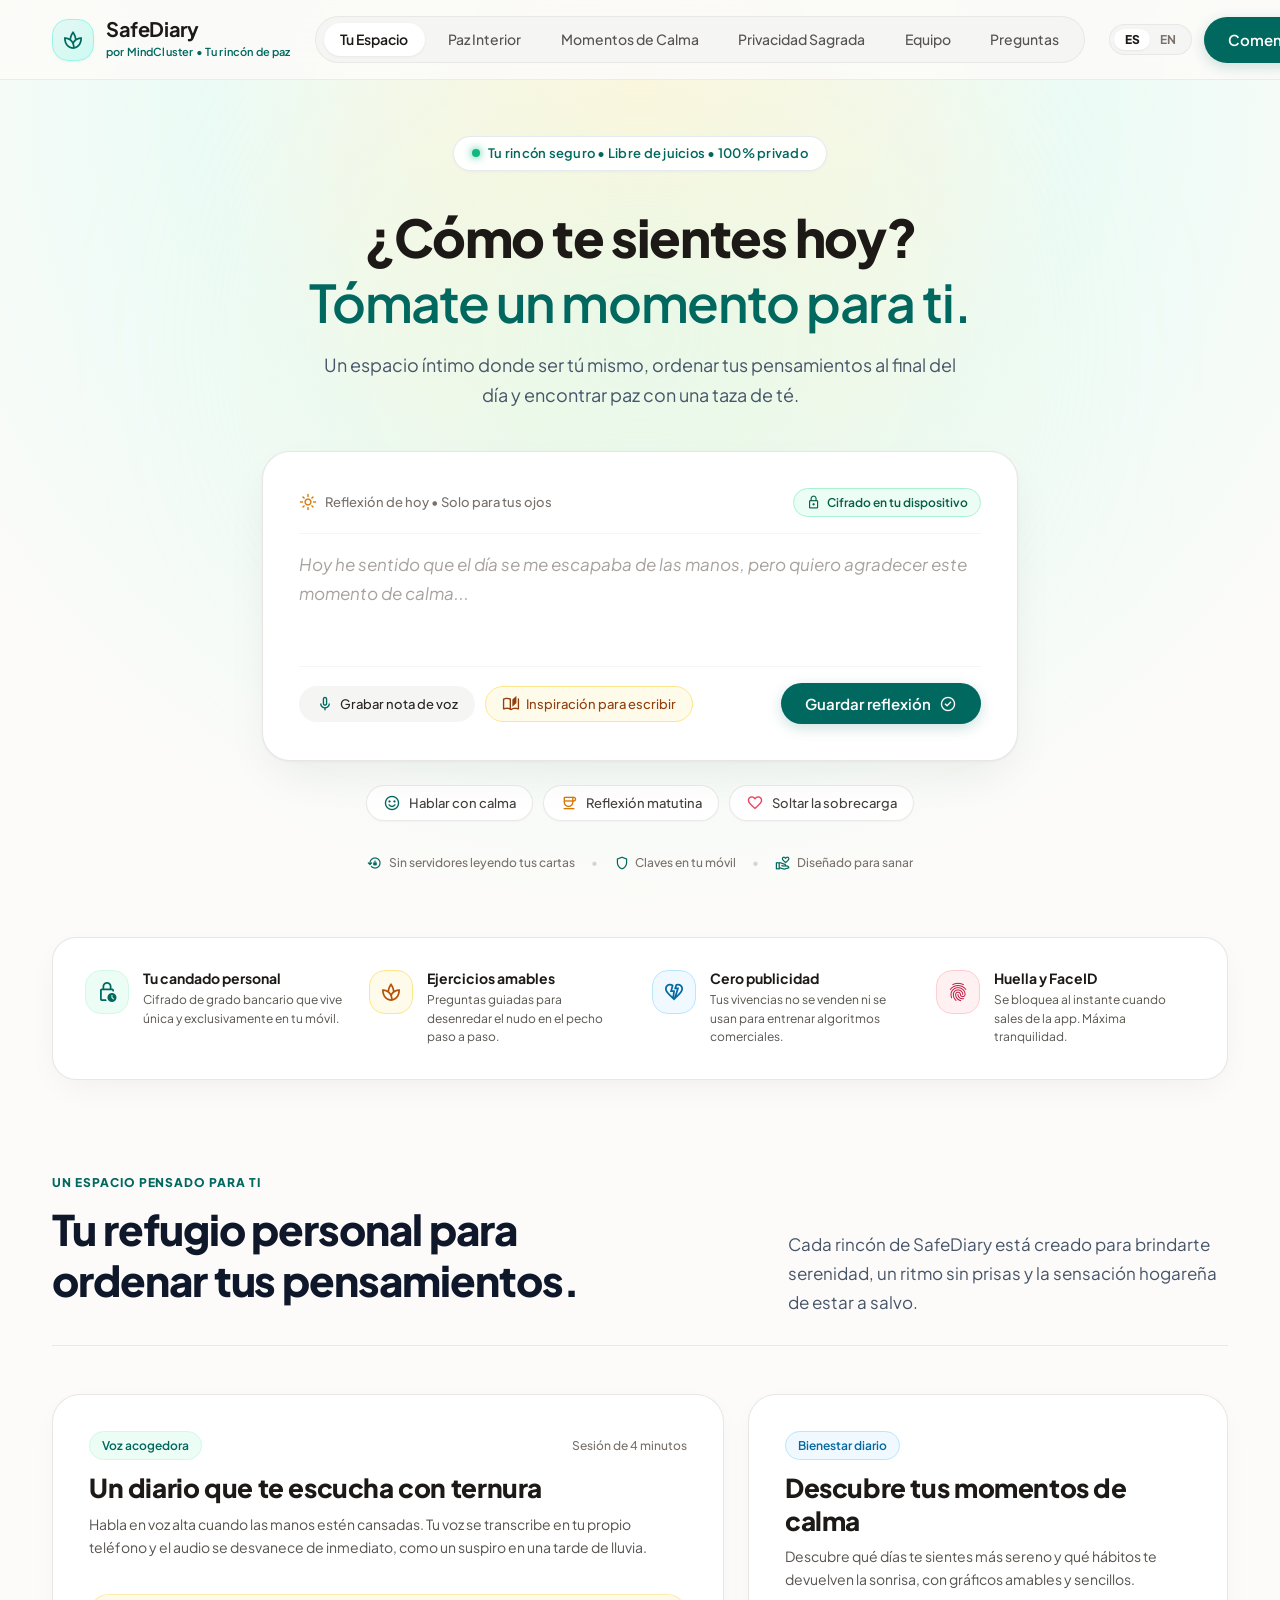
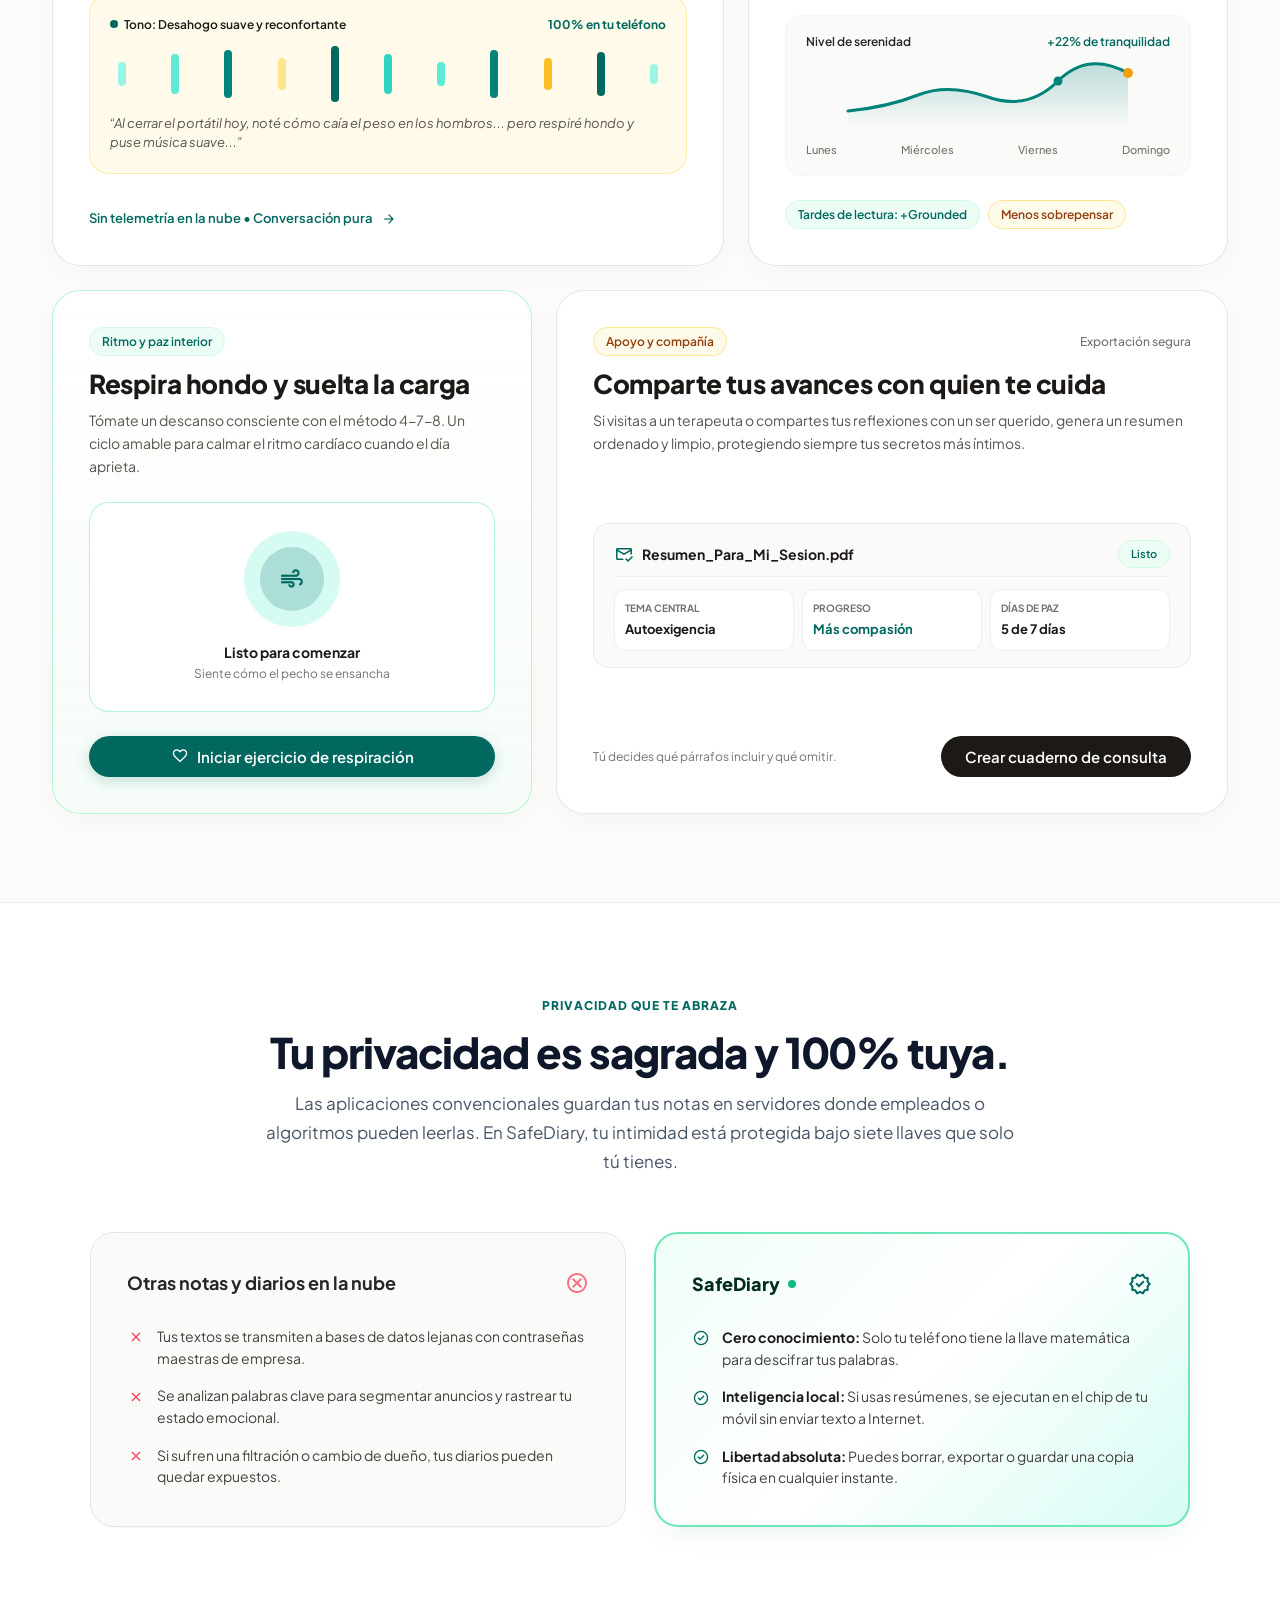
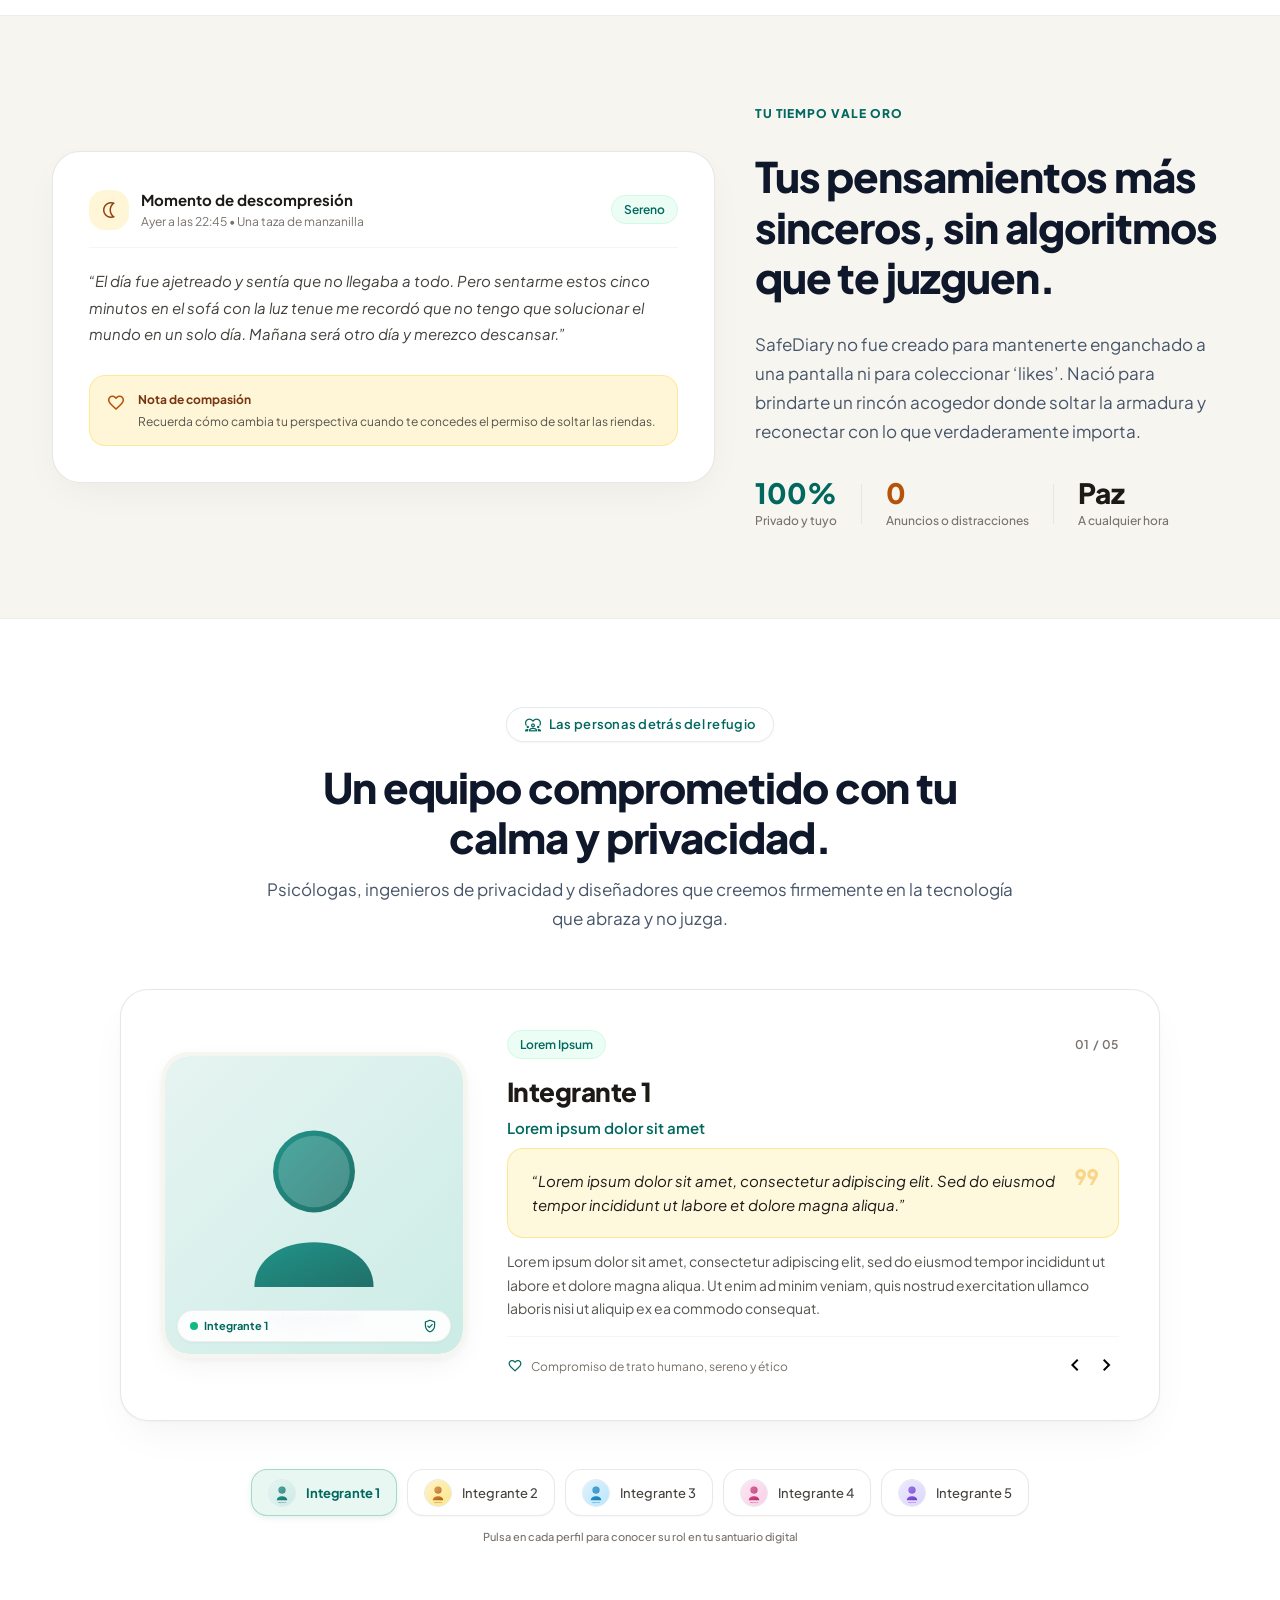
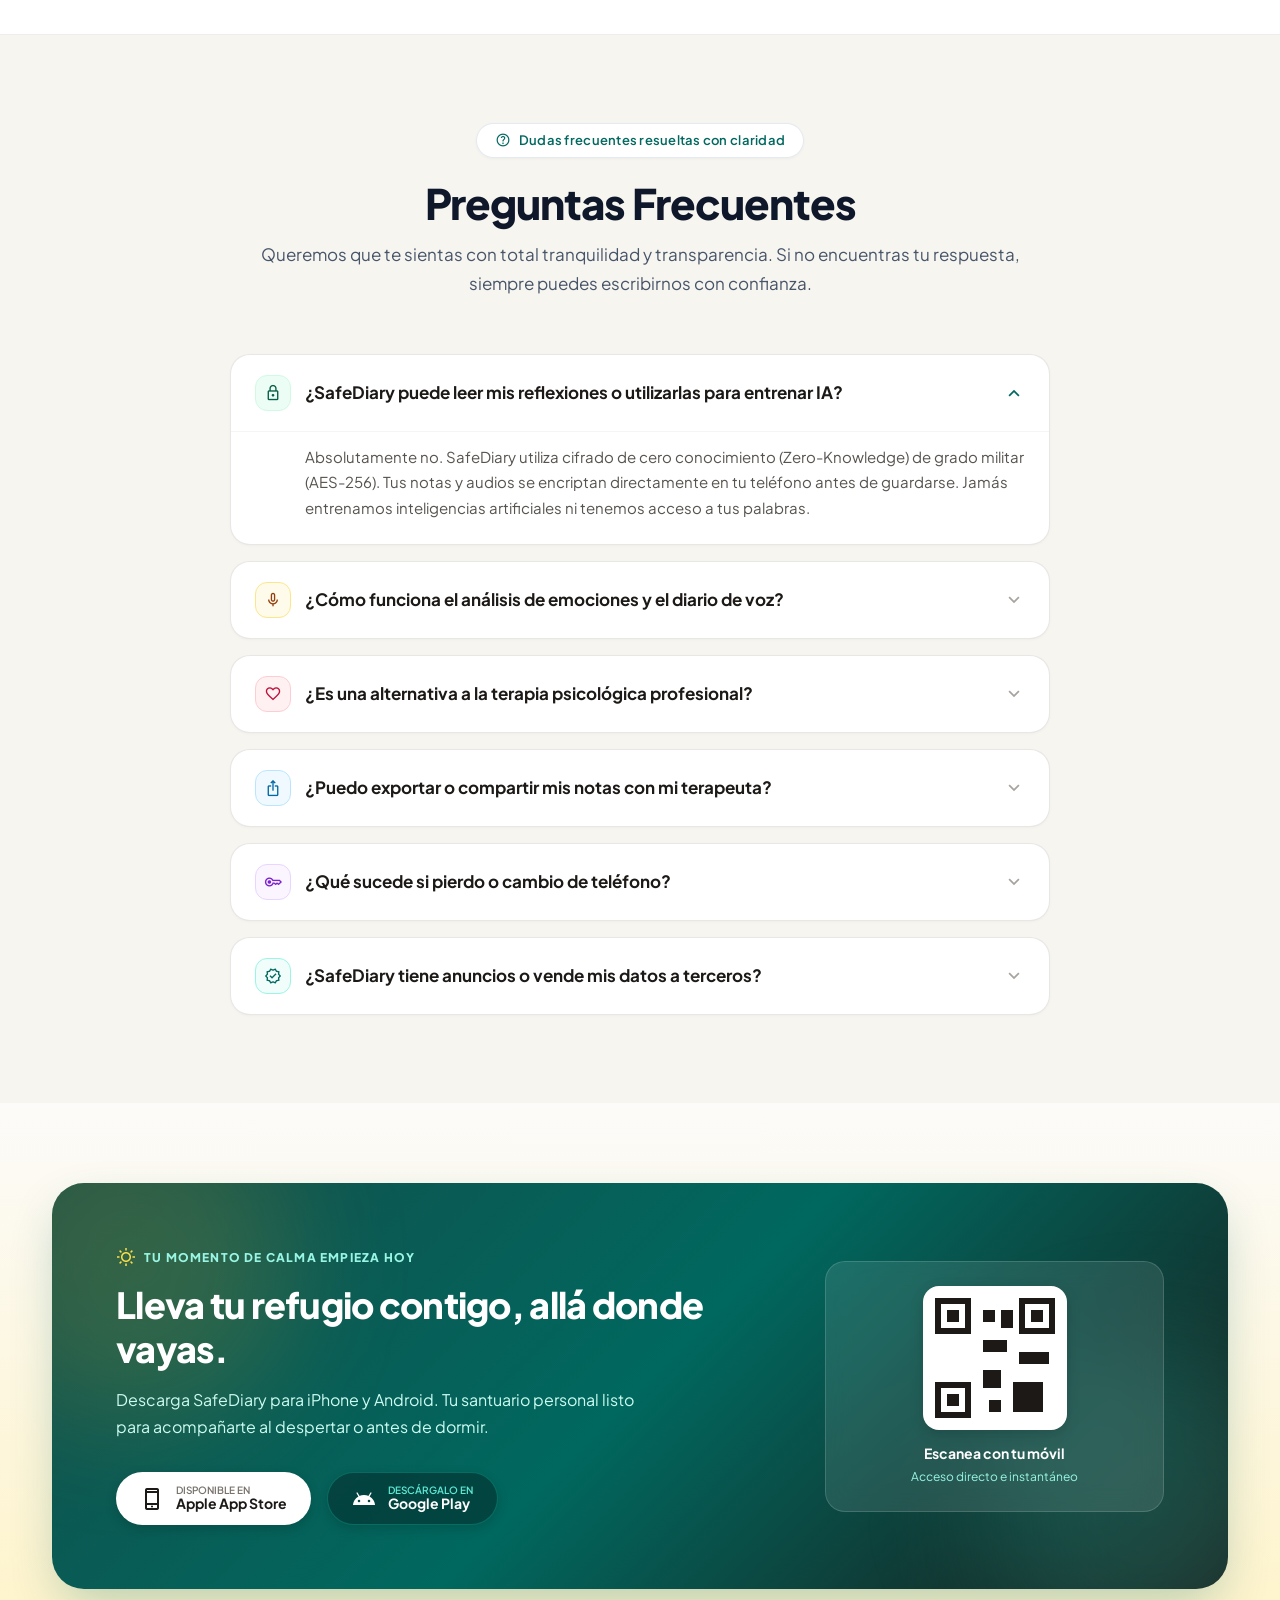
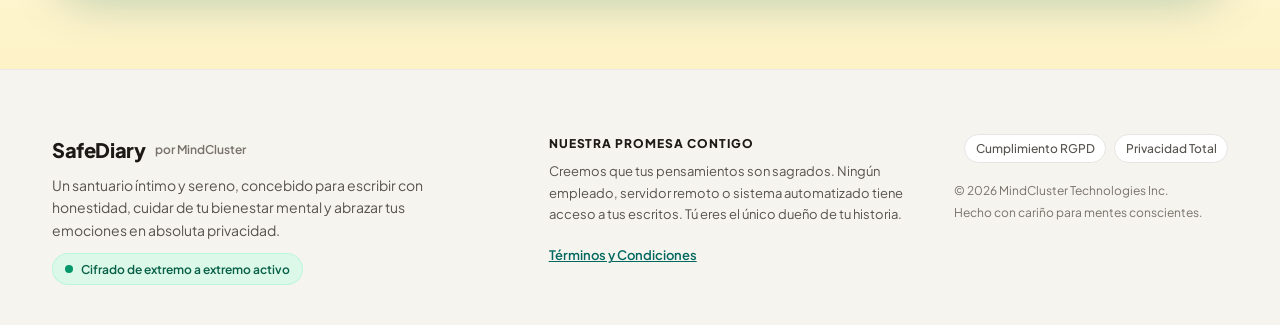
==== index.html @ 8c618b98 "fix: corregir grilla y fijado en terminos y generalizar integrantes con lorem ipsum" ====
<!DOCTYPE html>
<html lang="es">
<head>
  <meta charset="UTF-8">
  <meta name="viewport" content="width=device-width, initial-scale=1.0">
  <title>SafeDiary • Tu refugio personal y cálido de reflexión</title>
  <meta name="description" content="SafeDiary es tu diario personal íntimo, privado y seguro desarrollado por MindCluster. Reflexiona, respira con calma y cuida tu bienestar emocional sin juicios.">
  <meta name="theme-color" content="#00685f">

  <!-- Favicon -->
  <link rel="icon" type="image/svg+xml" href="assets/images/logo.svg">

  <!-- Google Fonts: Plus Jakarta Sans & Material Symbols -->
  <link rel="preconnect" href="https://fonts.googleapis.com">
  <link rel="preconnect" href="https://fonts.gstatic.com" crossorigin>
  <link href="https://fonts.googleapis.com/css2?family=Plus+Jakarta+Sans:wght@400;500;600;700;800&display=swap" rel="stylesheet">
  <link href="https://fonts.googleapis.com/css2?family=Material+Symbols+Outlined:wght,FILL@100..700,0..1&display=swap" rel="stylesheet">

  <!-- Stylesheets -->
  <link rel="stylesheet" href="assets/css/variables.css">
  <link rel="stylesheet" href="assets/css/main.css">
</head>
<body>

  <!-- Barra de navegacion compartida -->
  <div id="header-placeholder"></div>

  <main>
    <!-- Seccion principal -->
    <section class="hero" id="espacio">
      <div class="hero__aura"></div>
      <div class="container hero__content">
        <!-- Reassurance Badge -->
        <div class="badge-tag badge-tag--pulse-dot">
          <span data-i18n="heroBadge">Tu rincón seguro • Libre de juicios • 100% privado</span>
        </div>

        <h1 class="hero__title">
          <span data-i18n="heroTitlePrefix">¿Cómo te sientes hoy?</span>
          <span class="hero__title-accent" data-i18n="heroTitleAccent">Tómate un momento para ti.</span>
        </h1>

        <p class="hero__desc" data-i18n="heroSubtitle">
          Un espacio íntimo donde ser tú mismo, ordenar tus pensamientos al final del día y encontrar paz con una taza de té.
        </p>

        <!-- The Journal Notebook Card -->
        <div class="journal-card" id="journalCard">
          <div class="journal-card__header">
            <div class="journal-card__meta">
              <span class="material-symbols-outlined">light_mode</span>
              <span data-i18n="journalHeaderMeta">Reflexión de hoy • Solo para tus ojos</span>
            </div>
            <div class="journal-card__security-pill">
              <span class="material-symbols-outlined" style="font-size: 0.95rem;">lock</span>
              <span data-i18n="journalEncryptionPill">Cifrado en tu dispositivo</span>
            </div>
          </div>

          <textarea
            class="journal-card__textarea"
            id="journalPromptArea"
            rows="3"
            data-i18n-placeholder="journalPlaceholder"
            placeholder="Hoy he sentido que el día se me escapaba de las manos, pero quiero agradecer este momento de calma..."></textarea>

          <div class="journal-card__footer">
            <div class="journal-card__actions">
              <button type="button" class="action-pill-btn" id="recordVoiceBtn">
                <span class="material-symbols-outlined" id="recordIcon" style="color: var(--color-primary); font-size: 1.125rem;">mic</span>
                <span id="recordLabel" data-i18n="btnRecordVoice">Grabar nota de voz</span>
                <span class="recording-indicator" id="recordingBadge" data-i18n="btnVoiceRecording">GRABANDO</span>
              </button>

              <button type="button" class="action-pill-btn action-pill-btn--amber" id="inspirationBtn">
                <span class="material-symbols-outlined" style="font-size: 1.125rem;">auto_stories</span>
                <span data-i18n="btnInspiration">Inspiración para escribir</span>
              </button>
            </div>

            <button type="button" class="btn btn--primary" id="saveReflectionBtn">
              <span data-i18n="btnSaveReflection">Guardar reflexión</span>
              <span class="material-symbols-outlined" style="font-size: 1.125rem;">check_circle</span>
            </button>
          </div>

          <!-- Modal de confirmacion -->
          <div class="reflection-drawer" id="reflectionDrawer">
            <span class="flex items-center gap-2 font-medium">
              <span class="material-symbols-outlined" style="font-size: 1.125rem; color: #059669;">verified</span>
              <span class="drawer-message" data-i18n="reflectionSavedFeedback">Guardado con cariño en la memoria de tu dispositivo. Nadie más tiene acceso.</span>
            </span>
            <span style="font-size: 0.6875rem; color: #78716c;" data-i18n="reflectionSavedSub">Tu refugio intacto</span>
          </div>
        </div>

        <!-- Supportive Pill Suggestions -->
        <div class="supportive-pills-wrap">
          <button type="button" class="supportive-pill-btn">
            <span class="material-symbols-outlined" style="color: var(--color-primary); font-size: 1.125rem;">sentiment_satisfied</span>
            <span data-i18n="pillPrompt1">Hablar con calma</span>
          </button>
          <button type="button" class="supportive-pill-btn">
            <span class="material-symbols-outlined" style="color: #d97706; font-size: 1.125rem;">coffee</span>
            <span data-i18n="pillPrompt2">Reflexión matutina</span>
          </button>
          <button type="button" class="supportive-pill-btn">
            <span class="material-symbols-outlined" style="color: #f43f5e; font-size: 1.125rem;">favorite</span>
            <span data-i18n="pillPrompt3">Soltar la sobrecarga</span>
          </button>
        </div>

        <!-- Trust assurances -->
        <div class="trust-assurances-row">
          <span class="trust-item">
            <span class="material-symbols-outlined">lock_reset</span>
            <span data-i18n="trustPillar1">Sin servidores leyendo tus cartas</span>
          </span>
          <span style="color: #d6d3d1;">•</span>
          <span class="trust-item">
            <span class="material-symbols-outlined">shield</span>
            <span data-i18n="trustPillar2">Claves en tu móvil</span>
          </span>
          <span style="color: #d6d3d1;">•</span>
          <span class="trust-item">
            <span class="material-symbols-outlined">volunteer_activism</span>
            <span data-i18n="trustPillar3">Diseñado para sanar</span>
          </span>
        </div>
      </div>
    </section>

    <!-- Tarjetas de tranquilidad -->
    <section class="reassurance-section">
      <div class="container">
        <div class="reassurance-bar">
          <div class="reassurance-grid">
            <div class="reassurance-item">
              <div class="reassurance-icon-box reassurance-icon-box--emerald">
                <span class="material-symbols-outlined" style="font-size: 22px;">lock_clock</span>
              </div>
              <div>
                <div class="reassurance-item__title" data-i18n="reassurance1Title">Tu candado personal</div>
                <p class="reassurance-item__desc" data-i18n="reassurance1Desc">Cifrado de grado bancario que vive única y exclusivamente en tu móvil.</p>
              </div>
            </div>

            <div class="reassurance-item">
              <div class="reassurance-icon-box reassurance-icon-box--amber">
                <span class="material-symbols-outlined" style="font-size: 22px;">spa</span>
              </div>
              <div>
                <div class="reassurance-item__title" data-i18n="reassurance2Title">Ejercicios amables</div>
                <p class="reassurance-item__desc" data-i18n="reassurance2Desc">Preguntas guiadas para desenredar el nudo en el pecho paso a paso.</p>
              </div>
            </div>

            <div class="reassurance-item">
              <div class="reassurance-icon-box reassurance-icon-box--sky">
                <span class="material-symbols-outlined" style="font-size: 22px;">heart_broken</span>
              </div>
              <div>
                <div class="reassurance-item__title" data-i18n="reassurance3Title">Cero publicidad</div>
                <p class="reassurance-item__desc" data-i18n="reassurance3Desc">Tus vivencias no se venden ni se usan para entrenar algoritmos comerciales.</p>
              </div>
            </div>

            <div class="reassurance-item">
              <div class="reassurance-icon-box reassurance-icon-box--rose">
                <span class="material-symbols-outlined" style="font-size: 22px;">fingerprint</span>
              </div>
              <div>
                <div class="reassurance-item__title" data-i18n="reassurance4Title">Huella y FaceID</div>
                <p class="reassurance-item__desc" data-i18n="reassurance4Desc">Se bloquea al instante cuando sales de la app. Máxima tranquilidad.</p>
              </div>
            </div>
          </div>
        </div>
      </div>
    </section>

    <!-- Caracteristicas de paz interior y bienestar -->
    <section class="section" id="respirar">
      <div class="container">
        <!-- Section Header -->
        <div class="section-header--left">
          <div style="max-width: 620px;">
            <span class="section-category" data-i18n="bentoTag">Un espacio pensado para ti</span>
            <h2 class="section-title" data-i18n="bentoTitle">Tu refugio personal para ordenar tus pensamientos.</h2>
          </div>
          <p class="section-subtitle" style="max-width: 440px;" data-i18n="bentoSubtitle">
            Cada rincón de SafeDiary está creado para brindarte serenidad, un ritmo sin prisas y la sensación hogareña de estar a salvo.
          </p>
        </div>

        <div class="bento-grid-wrap">
          <!-- Bento Row 1: Voice & Gentle Patterns -->
          <div class="bento-row bento-row--7-5">
            <!-- Voice Reflection Card (7 cols) -->
            <div class="bento-card">
              <div>
                <div class="bento-card__badge-row">
                  <span class="bento-card__badge bento-card__badge--emerald" data-i18n="voiceTag">Voz acogedora</span>
                  <span style="font-size: 0.75rem; color: #78716c; font-weight: 500;" data-i18n="voiceSession">Sesión de 4 minutos</span>
                </div>
                <h3 class="bento-card__title" data-i18n="voiceTitle">Un diario que te escucha con ternura</h3>
                <p class="bento-card__desc" data-i18n="voiceDesc">
                  Habla en voz alta cuando las manos estén cansadas. Tu voz se transcribe en tu propio teléfono y el audio se desvanece de inmediato, como un suspiro en una tarde de lluvia.
                </p>
              </div>

              <!-- Soft waveform preview -->
              <div class="waveform-box">
                <div class="waveform-meta">
                  <span style="display: flex; align-items: center; gap: 0.35rem; font-weight: 600; color: #1c1917;">
                    <span style="width: 8px; height: 8px; border-radius: 50%; background: #00685f;"></span>
                    <span data-i18n="voiceTone">Tono: Desahogo suave y reconfortante</span>
                  </span>
                  <span style="color: #00685f; font-weight: 700;" data-i18n="voiceLocalBadge">100% en tu teléfono</span>
                </div>

                <!-- Soft cozy bars -->
                <div class="waveform-bars">
                  <span class="waveform-bar" style="height: 1.5rem; background: #99f6e4;"></span>
                  <span class="waveform-bar" style="height: 2.5rem; background: #5eead4;"></span>
                  <span class="waveform-bar" style="height: 3rem; background: #008378;"></span>
                  <span class="waveform-bar" style="height: 2rem; background: #fde68a;"></span>
                  <span class="waveform-bar" style="height: 3.5rem; background: #00685f;"></span>
                  <span class="waveform-bar" style="height: 2.5rem; background: #2dd4bf;"></span>
                  <span class="waveform-bar" style="height: 1.5rem; background: #5eead4;"></span>
                  <span class="waveform-bar" style="height: 3rem; background: #008378;"></span>
                  <span class="waveform-bar" style="height: 2rem; background: #fbbf24;"></span>
                  <span class="waveform-bar" style="height: 2.75rem; background: #00685f;"></span>
                  <span class="waveform-bar" style="height: 1.25rem; background: #99f6e4;"></span>
                </div>

                <p class="waveform-quote" data-i18n="voiceQuote">
                  “Al cerrar el portátil hoy, noté cómo caía el peso en los hombros... pero respiré hondo y puse música suave...”
                </p>
              </div>

              <div style="display: flex; align-items: center; gap: 0.5rem; font-size: 0.8125rem; font-weight: 600; color: #00685f;">
                <span data-i18n="voiceFooter">Sin telemetría en la nube • Conversación pura</span>
                <span class="material-symbols-outlined" style="font-size: 16px;">arrow_forward</span>
              </div>
            </div>

            <!-- Gentle Mood Patterns Card (5 cols) -->
            <div class="bento-card" id="bienestar">
              <div>
                <div class="bento-card__badge-row">
                  <span class="bento-card__badge bento-card__badge--sky" data-i18n="moodTag">Bienestar diario</span>
                </div>
                <h3 class="bento-card__title" data-i18n="moodTitle">Descubre tus momentos de calma</h3>
                <p class="bento-card__desc" data-i18n="moodDesc">
                  Descubre qué días te sientes más sereno y qué hábitos te devuelven la sonrisa, con gráficos amables y sencillos.
                </p>
              </div>

              <!-- Soft Chart -->
              <div class="mood-chart-box">
                <div class="mood-chart-meta">
                  <span style="color: #292524;" data-i18n="moodLevelLabel">Nivel de serenidad</span>
                  <span style="color: #00685f;" data-i18n="moodLevelValue">+22% de tranquilidad</span>
                </div>

                <svg class="w-full overflow-visible" style="height: 70px;" viewBox="0 0 280 70">
                  <defs>
                    <linearGradient id="warmGrad" x1="0" x2="0" y1="0" y2="1">
                      <stop offset="0%" stop-color="#008378" stop-opacity="0.25"></stop>
                      <stop offset="100%" stop-color="#008378" stop-opacity="0.0"></stop>
                    </linearGradient>
                  </defs>
                  <path d="M0,52 Q40,48 70,36 T140,38 T210,22 T280,14 L280,70 L0,70 Z" fill="url(#warmGrad)"></path>
                  <path d="M0,52 Q40,48 70,36 T140,38 T210,22 T280,14" fill="none" stroke="#008378" stroke-linecap="round" stroke-width="3"></path>
                  <circle cx="210" cy="22" fill="#008378" r="4.5"></circle>
                  <circle cx="280" cy="14" fill="#f59e0b" r="5"></circle>
                </svg>

                <div class="mood-days-row">
                  <span data-i18n="chartDayMon">Lunes</span>
                  <span data-i18n="chartDayWed">Miércoles</span>
                  <span data-i18n="chartDayFri">Viernes</span>
                  <span data-i18n="chartDaySun">Domingo</span>
                </div>
              </div>

              <div style="display: flex; flex-wrap: wrap; gap: 0.5rem;">
                <span class="bento-card__badge bento-card__badge--emerald" data-i18n="moodPill1">Tardes de lectura: +Grounded</span>
                <span class="bento-card__badge bento-card__badge--amber" data-i18n="moodPill2">Menos sobrepensar</span>
              </div>
            </div>
          </div>

          <!-- Bento Row 2: Breathing & Friendly Summary -->
          <div class="bento-row bento-row--5-7">
            <!-- 4-7-8 Breathing Pacer (5 cols) -->
            <div class="bento-card breathing-bento-card">
              <div>
                <span class="bento-card__badge bento-card__badge--emerald" data-i18n="breathTag">Ritmo y paz interior</span>
                <h3 class="bento-card__title" style="margin-top: 0.75rem;" data-i18n="breathTitle">Respira hondo y suelta la carga</h3>
                <p class="bento-card__desc" data-i18n="breathDesc">
                  Tómate un descanso consciente con el método 4-7-8. Un ciclo amable para calmar el ritmo cardíaco cuando el día aprieta.
                </p>
              </div>

              <!-- Cozy Breathing Orb -->
              <div class="breathing-orb-box">
                <div class="breathing-orb-outer" id="breathingOrb">
                  <div class="breathing-orb-inner">
                    <span class="material-symbols-outlined" style="font-size: 26px;">air</span>
                  </div>
                </div>
                <span style="margin-top: 0.875rem; font-size: 0.875rem; font-weight: 700; color: #1c1917;" id="breathingStateText" data-i18n="breathStateReady">Listo para comenzar</span>
                <span style="font-size: 0.75rem; color: #78716c;" id="breathingSubText" data-i18n="breathSubInhale">Siente cómo el pecho se ensancha</span>
              </div>

              <button type="button" class="btn btn--primary" id="breathingToggleBtn" style="width: 100%;">
                <span class="material-symbols-outlined" style="font-size: 18px;">favorite</span>
                <span class="btn-label" data-i18n="btnStartExercise">Iniciar ejercicio de respiración</span>
              </button>
            </div>

            <!-- Empathetic Note Sharing (7 cols) -->
            <div class="bento-card">
              <div>
                <div class="bento-card__badge-row">
                  <span class="bento-card__badge bento-card__badge--amber" data-i18n="shareTag">Apoyo y compañía</span>
                  <span style="font-size: 0.75rem; color: #78716c; font-weight: 500;" data-i18n="shareSession">Exportación segura</span>
                </div>
                <h3 class="bento-card__title" data-i18n="shareTitle">Comparte tus avances con quien te cuida</h3>
                <p class="bento-card__desc" data-i18n="shareDesc">
                  Si visitas a un terapeuta o compartes tus reflexiones con un ser querido, genera un resumen ordenado y limpio, protegiendo siempre tus secretos más íntimos.
                </p>
              </div>

              <!-- Sharing Preview Box -->
              <div class="sharing-preview-box">
                <div class="sharing-preview-header">
                  <div style="display: flex; align-items: center; gap: 0.5rem;">
                    <span class="material-symbols-outlined" style="color: var(--color-primary); font-size: 20px;">mark_email_read</span>
                    <span style="font-size: 0.875rem; font-weight: 700; color: #1c1917;" data-i18n="shareFileName">Resumen_Para_Mi_Sesion.pdf</span>
                  </div>
                  <span class="bento-card__badge bento-card__badge--emerald" style="font-size: 0.6875rem;" data-i18n="shareStatus">Listo</span>
                </div>

                <div class="sharing-metrics-grid">
                  <div class="sharing-metric-card">
                    <div style="font-size: 0.625rem; font-weight: 700; text-transform: uppercase; color: #78716c;" data-i18n="shareBox1Title">Tema central</div>
                    <div style="font-size: 0.8125rem; font-weight: 700; color: #1c1917; margin-top: 0.2rem;" data-i18n="shareBox1Value">Autoexigencia</div>
                  </div>
                  <div class="sharing-metric-card">
                    <div style="font-size: 0.625rem; font-weight: 700; text-transform: uppercase; color: #78716c;" data-i18n="shareBox2Title">Progreso</div>
                    <div style="font-size: 0.8125rem; font-weight: 700; color: #00685f; margin-top: 0.2rem;" data-i18n="shareBox2Value">Más compasión</div>
                  </div>
                  <div class="sharing-metric-card">
                    <div style="font-size: 0.625rem; font-weight: 700; text-transform: uppercase; color: #78716c;" data-i18n="shareBox3Title">Días de paz</div>
                    <div style="font-size: 0.8125rem; font-weight: 700; color: #1c1917; margin-top: 0.2rem;" data-i18n="shareBox3Value">5 de 7 días</div>
                  </div>
                </div>
              </div>

              <div style="display: flex; flex-direction: column; gap: 0.75rem;">
                <div style="display: flex; align-items: center; justify-content: space-between; flex-wrap: wrap; gap: 0.75rem;">
                  <span style="font-size: 0.75rem; color: #78716c;" data-i18n="shareFootnote">Tú decides qué párrafos incluir y qué omitir.</span>
                  <button type="button" class="btn btn--outline" style="background: #1c1917; color: white; border: none;" data-i18n="btnCreateConsultation">
                    Crear cuaderno de consulta
                  </button>
                </div>
              </div>
            </div>
          </div>
        </div>
      </div>
    </section>

    <!-- Comparativa de privacidad -->
    <section class="section section--white" id="privacidad">
      <div class="container">
        <div class="section-header">
          <span class="section-category" data-i18n="privacyTag">Privacidad que te abraza</span>
          <h2 class="section-title" data-i18n="privacyTitle">Tu privacidad es sagrada y 100% tuya.</h2>
          <p class="section-subtitle" data-i18n="privacySubtitle">
            Las aplicaciones convencionales guardan tus notas en servidores donde empleados o algoritmos pueden leerlas. En SafeDiary, tu intimidad está protegida bajo siete llaves que solo tú tienes.
          </p>
        </div>

        <div class="privacy-compare-grid">
          <!-- Apps tradicionales en la nube -->
          <div class="privacy-compare-card--cloud">
            <div class="privacy-card__header-row">
              <span class="privacy-card__header-title" data-i18n="privacyOtherTitle">Otras notas y diarios en la nube</span>
              <span class="material-symbols-outlined privacy-card__header-icon--rose">cancel</span>
            </div>
            <ul class="privacy-points-list">
              <li class="privacy-point-item">
                <span class="material-symbols-outlined privacy-point-icon--rose">close</span>
                <span data-i18n="privacyOtherPoint1">Tus textos se transmiten a bases de datos lejanas con contraseñas maestras de empresa.</span>
              </li>
              <li class="privacy-point-item">
                <span class="material-symbols-outlined privacy-point-icon--rose">close</span>
                <span data-i18n="privacyOtherPoint2">Se analizan palabras clave para segmentar anuncios y rastrear tu estado emocional.</span>
              </li>
              <li class="privacy-point-item">
                <span class="material-symbols-outlined privacy-point-icon--rose">close</span>
                <span data-i18n="privacyOtherPoint3">Si sufren una filtración o cambio de dueño, tus diarios pueden quedar expuestos.</span>
              </li>
            </ul>
          </div>

          <!-- SafeDiary Destacada -->
          <div class="privacy-compare-card--safediary">
            <div class="privacy-card__header-row">
              <div class="safediary-brand-pill">
                <span data-i18n="privacySafeTitle">SafeDiary</span>
                <span class="safediary-brand-dot"></span>
              </div>
              <span class="material-symbols-outlined privacy-card__header-icon--teal">verified</span>
            </div>
            <ul class="privacy-points-list">
              <li class="privacy-point-item">
                <span class="material-symbols-outlined privacy-point-icon--teal">check_circle</span>
                <span><strong data-i18n="privacySafePoint1Title">Cero conocimiento:</strong> <span data-i18n="privacySafePoint1Text">Solo tu teléfono tiene la llave matemática para descifrar tus palabras.</span></span>
              </li>
              <li class="privacy-point-item">
                <span class="material-symbols-outlined privacy-point-icon--teal">check_circle</span>
                <span><strong data-i18n="privacySafePoint2Title">Inteligencia local:</strong> <span data-i18n="privacySafePoint2Text">Si usas resúmenes, se ejecutan en el chip de tu móvil sin enviar texto a Internet.</span></span>
              </li>
              <li class="privacy-point-item">
                <span class="material-symbols-outlined privacy-point-icon--teal">check_circle</span>
                <span><strong data-i18n="privacySafePoint3Title">Libertad absoluta:</strong> <span data-i18n="privacySafePoint3Text">Puedes borrar, exportar o guardar una copia física en cualquier instante.</span></span>
              </li>
            </ul>
          </div>
        </div>
      </div>
    </section>

    <!-- Vista previa de la experiencia de diario -->
    <section class="section section--alt">
      <div class="container">
        <div class="story-grid">
          <!-- Sample Entry Notebook -->
          <div>
            <div class="sample-notebook-card">
              <div class="sample-notebook-header">
                <div style="display: flex; align-items: center; gap: 0.75rem;">
                  <div style="width: 2.5rem; height: 2.5rem; border-radius: 1rem; background: rgba(254, 243, 199, 0.7); display: flex; align-items: center; justify-content: center; color: #92400e;">
                    <span class="material-symbols-outlined" style="font-size: 20px;">nightlight</span>
                  </div>
                  <div>
                    <h4 style="font-size: 0.9375rem; font-weight: 700; color: #1c1917;" data-i18n="storyNoteTitle">Momento de descompresión</h4>
                    <p style="font-size: 0.75rem; color: #78716c;" data-i18n="storyNoteMeta">Ayer a las 22:45 • Una taza de manzanilla</p>
                  </div>
                </div>
                <span class="bento-card__badge bento-card__badge--emerald" data-i18n="storyNoteSerene">Sereno</span>
              </div>

              <div class="sample-notebook-body" data-i18n="storyNoteBody">
                “El día fue ajetreado y sentía que no llegaba a todo. Pero sentarme estos cinco minutos en el sofá con la luz tenue me recordó que no tengo que solucionar el mundo en un solo día. Mañana será otro día y merezco descansar.”
              </div>

              <!-- Encouragement note -->
              <div class="compassion-box">
                <span class="material-symbols-outlined" style="color: #b45309; font-size: 20px; flex-shrink: 0; margin-top: 0.15rem;">favorite</span>
                <div>
                  <div style="font-size: 0.75rem; font-weight: 700; color: #78350f;" data-i18n="storyCompassionTag">Nota de compasión</div>
                  <div style="font-size: 0.75rem; color: #57534e; margin-top: 0.15rem;" data-i18n="storyCompassionText">Recuerda cómo cambia tu perspectiva cuando te concedes el permiso de soltar las riendas.</div>
                </div>
              </div>
            </div>
          </div>

          <!-- Narrative Copy & Key Stats -->
          <div style="display: flex; flex-direction: column; gap: 1rem;">
            <span class="section-category" data-i18n="storyTag">Tu tiempo vale oro</span>
            <h2 class="section-title" data-i18n="storyTitle">Tus pensamientos más sinceros, sin algoritmos que te juzguen.</h2>
            <p class="section-subtitle" data-i18n="storySubtitle">
              SafeDiary no fue creado para mantenerte enganchado a una pantalla ni para coleccionar ‘likes’. Nació para brindarte un rincón acogedor donde soltar la armadura y reconectar con lo que verdaderamente importa.
            </p>

            <div class="story-metrics-row">
              <div>
                <div class="story-metric-num" style="color: #00685f;" data-i18n="stat1Num">100%</div>
                <div class="story-metric-label" data-i18n="stat1Label">Privado y tuyo</div>
              </div>
              <div class="story-divider"></div>
              <div>
                <div class="story-metric-num" style="color: #b45309;" data-i18n="stat2Num">0</div>
                <div class="story-metric-label" data-i18n="stat2Label">Anuncios o distracciones</div>
              </div>
              <div class="story-divider"></div>
              <div>
                <div class="story-metric-num" style="color: #1c1917;" data-i18n="stat3Num">Paz</div>
                <div class="story-metric-label" data-i18n="stat3Label">A cualquier hora</div>
              </div>
            </div>
          </div>
        </div>
      </div>
    </section>

    <!-- Equipo de desarrollo -->
    <section class="section section--white" id="equipo">
      <div class="container">
        <div class="section-header">
          <div class="badge-tag">
            <span class="material-symbols-outlined" style="font-size: 16px;">diversity_1</span>
            <span data-i18n="teamBadge">Las personas detrás del refugio</span>
          </div>
          <h2 class="section-title" data-i18n="teamTitle">Un equipo comprometido con tu calma y privacidad.</h2>
          <p class="section-subtitle" data-i18n="teamSubtitle">
            Psicólogas, ingenieros de privacidad y diseñadores que creemos firmemente en la tecnología que abraza y no juzga.
          </p>
        </div>

        <div class="team-showcase-card">
          <div class="team-grid-inner">
            <!-- 35% Image Container with Floating Badge -->
            <div class="team-portrait-box">
              <img
                src="assets/images/placeholders/member-1.svg"
                alt="Miembro del equipo"
                class="team-portrait-img"
                id="teamMemberImg">
              <div class="team-portrait-floating-badge">
                <span style="font-size: 0.6875rem; font-weight: 700; color: #00685f; display: flex; align-items: center; gap: 0.35rem;">
                  <span style="width: 8px; height: 8px; border-radius: 50%; background: #10b981;"></span>
                  <span id="teamBadgeFooter" data-i18n="teamBadgeRole">Integrante 1</span>
                </span>
                <span class="material-symbols-outlined" style="font-size: 16px; color: var(--color-primary);">verified_user</span>
              </div>
            </div>

            <!-- 65% Descriptive Details Container -->
            <div style="display: flex; flex-direction: column; justify-content: space-between; height: 100%; gap: 1rem;">
              <div>
                <div style="display: flex; align-items: center; justify-content: space-between; gap: 0.5rem; margin-bottom: 0.75rem;">
                  <span class="bento-card__badge bento-card__badge--emerald" id="teamMemberPill">Lorem Ipsum</span>
                  <span style="font-size: 0.75rem; font-weight: 600; color: #78716c; letter-spacing: 0.05em;" id="teamMemberCounter">01 / 05</span>
                </div>

                <h3 style="font-size: 1.625rem; font-weight: 800; color: #1c1917; letter-spacing: -0.02em;" id="teamMemberName">Integrante 1</h3>
                <p style="font-size: 0.9375rem; font-weight: 600; color: var(--color-primary); margin-top: 0.25rem;" id="teamMemberRole">Lorem ipsum dolor sit amet</p>

                <!-- Quote Box with Watermark -->
                <div class="team-quote-box">
                  <span class="material-symbols-outlined team-quote-watermark">format_quote</span>
                  <p style="font-size: 0.9375rem; font-style: italic; line-height: 1.6; color: #1c1917; padding-right: 2rem;" id="teamMemberQuote">
                    “Lorem ipsum dolor sit amet, consectetur adipiscing elit. Sed do eiusmod tempor incididunt ut labore et dolore magna aliqua.”
                  </p>
                </div>

                <p style="font-size: 0.875rem; color: #57534e; line-height: 1.65; margin-top: 0.75rem;" id="teamMemberBio">
                  Lorem ipsum dolor sit amet, consectetur adipiscing elit, sed do eiusmod tempor incididunt ut labore et dolore magna aliqua. Ut enim ad minim veniam, quis nostrud exercitation ullamco laboris nisi ut aliquip ex ea commodo consequat.
                </p>
              </div>

              <!-- Quick Nav Inside Card -->
              <div class="team-quick-nav-row">
                <div style="display: flex; align-items: center; gap: 0.5rem; font-size: 0.75rem; color: #78716c;">
                  <span class="material-symbols-outlined" style="font-size: 16px; color: var(--color-primary);">favorite</span>
                  <span data-i18n="teamFooterPledge">Compromiso de trato humano, sereno y ético</span>
                </div>
                <div style="display: flex; align-items: center; gap: 0.5rem;">
                  <button type="button" class="team-nav-btn" id="prevMemberBtn" aria-label="Miembro anterior">
                    <span class="material-symbols-outlined">chevron_left</span>
                  </button>
                  <button type="button" class="team-nav-btn team-nav-btn--primary" id="nextMemberBtn" aria-label="Siguiente miembro">
                    <span class="material-symbols-outlined">chevron_right</span>
                  </button>
                </div>
              </div>
            </div>
          </div>
        </div>

        <!-- Carousel Member Tabs (5 tabs with mini avatars) -->
        <div style="display: flex; flex-direction: column; align-items: center; gap: 0.75rem; margin-top: 1rem;">
          <div class="team-tab-pills-row" id="teamCarouselTabs" role="tablist" aria-label="Seleccionar perfil del equipo">
            <!-- Inyectado dinámicamente por team.js -->
          </div>
          <span style="font-size: 0.6875rem; color: #78716c; font-weight: 500;" data-i18n="teamTabsHelper">
            Pulsa en cada perfil para conocer su rol en tu santuario digital
          </span>
        </div>
      </div>
    </section>

    <!-- Preguntas frecuentes -->
    <section class="section section--alt" id="faq">
      <div class="container">
        <div class="section-header">
          <div class="badge-tag">
            <span class="material-symbols-outlined" style="font-size: 16px;">help</span>
            <span data-i18n="faqBadge">Dudas frecuentes resueltas con claridad</span>
          </div>
          <h2 class="section-title" data-i18n="faqTitle">Preguntas Frecuentes</h2>
          <p class="section-subtitle" data-i18n="faqSubtitle">
            Queremos que te sientas con total tranquilidad y transparencia. Si no encuentras tu respuesta, siempre puedes escribirnos con confianza.
          </p>
        </div>

        <div class="faq-container" id="faqContainer">
          <!-- Inyectado dinamicamente con las preguntas frecuentes -->
        </div>
      </div>
    </section>

    <!-- Llamado a la accion y descarga movil -->
    <section class="cta-section">
      <div class="container">
        <div class="cta-banner">
          <div class="cta-aura--teal"></div>
          <div class="cta-aura--amber"></div>

          <div class="cta-grid">
            <div style="display: flex; flex-direction: column; gap: 1rem;">
              <div style="display: flex; align-items: center; gap: 0.5rem;">
                <span class="material-symbols-outlined" style="color: #fde047; font-size: 20px;">wb_sunny</span>
                <span style="font-size: 0.75rem; font-weight: 800; text-transform: uppercase; letter-spacing: 0.1em; color: #99f6e4;" data-i18n="ctaTag">
                  Tu momento de calma empieza hoy
                </span>
              </div>

              <h2 style="font-size: 2.25rem; font-weight: 800; line-height: 1.2; letter-spacing: -0.02em;" data-i18n="ctaTitle">
                Lleva tu refugio contigo, allá donde vayas.
              </h2>

              <p style="font-size: 1rem; color: #ccfbf1; line-height: 1.7; max-width: 540px;" data-i18n="ctaSubtitle">
                Descarga SafeDiary para iPhone y Android. Tu santuario personal listo para acompañarte al despertar o antes de dormir.
              </p>

              <div style="display: flex; flex-wrap: wrap; gap: 1rem; padding-top: 1rem;">
                <a href="#" class="cta-app-btn cta-app-btn--apple">
                  <span class="material-symbols-outlined" style="font-size: 24px;">phone_iphone</span>
                  <div style="display: flex; flex-direction: column; text-align: left;">
                    <span style="font-size: 0.625rem; text-transform: uppercase; color: #78716c; line-height: 1;" data-i18n="ctaBtnAvailableOn">Disponible en</span>
                    <span style="font-size: 0.875rem; font-weight: 700; line-height: 1.2;" data-i18n="ctaBtnApple">Apple App Store</span>
                  </div>
                </a>

                <a href="#" class="cta-app-btn cta-app-btn--google">
                  <span class="material-symbols-outlined" style="font-size: 24px;">android</span>
                  <div style="display: flex; flex-direction: column; text-align: left;">
                    <span style="font-size: 0.625rem; text-transform: uppercase; color: #5eead4; line-height: 1;" data-i18n="ctaBtnDownloadOn">Descárgalo en</span>
                    <span style="font-size: 0.875rem; font-weight: 700; line-height: 1.2;" data-i18n="ctaBtnGoogle">Google Play</span>
                  </div>
                </a>
              </div>
            </div>

            <!-- Warm QR Card -->
            <div class="qr-card">
              <div class="qr-box">
                <svg class="w-full h-full" style="color: #1c1917;" fill="currentColor" viewBox="0 0 100 100">
                  <path d="M0,0 h30 v30 h-30 z M5,5 v20 h20 v-20 z M10,10 h10 v10 h-10 z"></path>
                  <path d="M70,0 h30 v30 h-30 z M75,5 v20 h20 v-20 z M80,10 h10 v10 h-10 z"></path>
                  <path d="M0,70 h30 v30 h-30 z M5,75 v20 h20 v-20 z M10,80 h10 v10 h-10 z"></path>
                  <rect height="10" width="10" x="40" y="10"></rect>
                  <rect height="15" width="10" x="55" y="10"></rect>
                  <rect height="10" width="20" x="40" y="35"></rect>
                  <rect height="10" width="25" x="70" y="45"></rect>
                  <rect height="15" width="15" x="40" y="60"></rect>
                  <rect height="25" width="25" x="65" y="70"></rect>
                  <rect height="10" width="10" x="45" y="85"></rect>
                </svg>
              </div>
              <span style="font-size: 0.875rem; font-weight: 700; color: white; margin-top: 0.75rem;" data-i18n="ctaQrTitle">Escanea con tu móvil</span>
              <span style="font-size: 0.75rem; color: #99f6e4; margin-top: 0.2rem;" data-i18n="ctaQrSubtitle">Acceso directo e instantáneo</span>
            </div>
          </div>
        </div>
      </div>
    </section>
  </main>

  <!-- Pie de pagina compartido -->
  <div id="footer-placeholder"></div>

  <!-- Main JavaScript App Entry (ES Module) -->
  <script type="module" src="assets/js/app.js"></script>
</body>
</html>
---- assets/css/variables.css ----
/* Tokens del sistema de diseño SafeDiary */

:root {
  /* Colors - Safe Diary Warmth Palette */
  --color-primary: #00685f;
  --color-primary-container: #008378;
  --color-primary-hover: #004e47;
  --color-primary-light: #e6f7f4;
  --color-primary-fixed: #89f5e7;
  --color-secondary: #006b5f;
  --color-secondary-container: #e6f7f4;
  --color-secondary-mint: #2dd4bf;
  --color-secondary-light: #62fae3;
  --color-tertiary: #00685c;

  /* Neutrals & Surfaces */
  --color-bg: #fcfbf9;
  --color-bg-alt: #f7f5f0;
  --color-surface: #ffffff;
  --color-surface-subtle: #f8fafc;
  --color-surface-container: #f1f5f9;
  --color-surface-container-high: #e2e8f0;

  /* Typography Colors */
  --color-text-main: #0f172a;
  --color-text-muted: #475569;
  --color-text-light: #64748b;
  --color-text-inverse: #ffffff;

  /* Emotional Accents */
  --color-mint-soft: #ecfdf5;
  --color-mint-border: #a7f3d0;
  --color-mint-text: #065f46;
  --color-sky-soft: #f0f9ff;
  --color-sky-border: #bae6fd;
  --color-sky-text: #0369a1;
  --color-amber-soft: #fffbeb;
  --color-amber-border: #fde68a;
  --color-amber-text: #92400e;
  --color-rose-soft: #fff1f2;
  --color-rose-border: #fecdd3;
  --color-rose-text: #9f1239;

  /* Borders & Dividers */
  --color-border: #e2e8f0;
  --color-border-subtle: rgba(226, 232, 240, 0.7);
  --color-border-focus: rgba(0, 104, 95, 0.4);

  /* Typography */
  --font-family: 'Plus Jakarta Sans', system-ui, -apple-system, BlinkMacSystemFont, 'Segoe UI', Roboto, sans-serif;

  /* Radii */
  --radius-sm: 0.5rem;
  --radius-md: 1rem;
  --radius-lg: 1.5rem;
  --radius-xl: 2rem;
  --radius-2xl: 2.5rem;
  --radius-full: 9999px;

  /* Shadows - Warm morning diffusion */
  --shadow-sm: 0 2px 8px -2px rgba(15, 23, 42, 0.05);
  --shadow-md: 0 10px 30px -6px rgba(15, 23, 42, 0.06), 0 2px 6px -1px rgba(15, 23, 42, 0.04);
  --shadow-lg: 0 18px 50px -12px rgba(28, 25, 23, 0.08), 0 4px 12px -2px rgba(0, 0, 0, 0.03);
  --shadow-glow: 0 0 28px rgba(0, 131, 120, 0.2);

  /* Transitions */
  --transition-fast: 0.2s cubic-bezier(0.16, 1, 0.3, 1);
  --transition-normal: 0.3s cubic-bezier(0.16, 1, 0.3, 1);
  --transition-slow: 0.5s cubic-bezier(0.16, 1, 0.3, 1);

  /* Max widths */
  --container-max-width: 1240px;
}
---- assets/css/main.css ----
@import url('variables.css');

/* Base y reset */

*, *::before, *::after {
  box-sizing: border-box;
  margin: 0;
  padding: 0;
}

html {
  scroll-behavior: smooth;
  font-size: 16px;
  -webkit-text-size-adjust: 100%;
}

body {
  font-family: var(--font-family);
  background-color: var(--color-bg);
  color: var(--color-text-main);
  line-height: 1.6;
  overflow-x: clip;
  -webkit-font-smoothing: antialiased;
  -moz-osx-font-smoothing: grayscale;
}

::selection {
  background: #ccfbf1;
  color: #0f766e;
}

a {
  color: inherit;
  text-decoration: none;
  transition: color var(--transition-fast);
}

button, input, textarea {
  font-family: inherit;
}

button {
  cursor: pointer;
  border: none;
  background: none;
}

img, svg {
  display: block;
  max-width: 100%;
}

/* Contenedores y utilidades */

.container {
  width: 100%;
  max-width: 1240px;
  margin-left: auto;
  margin-right: auto;
  padding-left: 1.25rem;
  padding-right: 1.25rem;
}

@media (min-width: 768px) {
  .container {
    padding-left: 2rem;
    padding-right: 2rem;
  }
}

.section {
  padding-top: 5.5rem;
  padding-bottom: 5.5rem;
  position: relative;
}

.section--alt {
  background-color: #f7f5f0;
}

.section--white {
  background-color: #ffffff;
  border-top: 1px solid rgba(231, 229, 228, 0.7);
  border-bottom: 1px solid rgba(231, 229, 228, 0.7);
}

.section-header {
  text-align: center;
  max-width: 760px;
  margin: 0 auto 3.5rem auto;
}

.section-header--left {
  text-align: left;
  max-width: none;
  margin: 0 0 3rem 0;
  display: flex;
  flex-direction: column;
  justify-content: space-between;
  border-bottom: 1px solid rgba(231, 229, 228, 0.8);
  padding-bottom: 1.75rem;
}

@media (min-width: 768px) {
  .section-header--left {
    flex-direction: row;
    align-items: flex-end;
    gap: 2rem;
  }
}

.badge-tag {
  display: inline-flex;
  align-items: center;
  gap: 0.5rem;
  padding: 0.375rem 1.125rem;
  border-radius: var(--radius-full);
  font-size: 0.8125rem;
  font-weight: 600;
  letter-spacing: 0.02em;
  background: rgba(255, 255, 255, 0.95);
  border: 1px solid rgba(226, 232, 240, 0.9);
  color: var(--color-primary);
  box-shadow: 0 1px 3px rgba(0, 0, 0, 0.04);
  margin-bottom: 1.25rem;
}

.badge-tag--pulse-dot::before {
  content: '';
  width: 8px;
  height: 8px;
  border-radius: 50%;
  background: #10b981;
  box-shadow: 0 0 8px #10b981;
  animation: pulse-dot 2s infinite;
}

@keyframes pulse-dot {
  0%, 100% { opacity: 1; transform: scale(1); }
  50% { opacity: 0.4; transform: scale(0.85); }
}

.section-category {
  font-size: 0.75rem;
  font-weight: 800;
  text-transform: uppercase;
  letter-spacing: 0.08em;
  color: var(--color-primary);
  display: inline-block;
  margin-bottom: 0.75rem;
}

.section-title {
  font-size: 2.125rem;
  font-weight: 800;
  line-height: 1.2;
  letter-spacing: -0.025em;
  color: var(--color-text-main);
  margin-bottom: 0.75rem;
}

@media (min-width: 768px) {
  .section-title {
    font-size: 2.625rem;
  }
}

.section-subtitle {
  font-size: 1.0625rem;
  color: var(--color-text-muted);
  line-height: 1.7;
}

/* Botones y controles */

.btn {
  display: inline-flex;
  align-items: center;
  justify-content: center;
  gap: 0.5rem;
  padding: 0.6875rem 1.5rem;
  border-radius: var(--radius-full);
  font-size: 0.9375rem;
  font-weight: 600;
  transition: all var(--transition-normal);
  text-decoration: none;
  white-space: nowrap;
}

.btn:active {
  transform: scale(0.97);
}

.btn--primary {
  background-color: var(--color-primary);
  color: var(--color-text-inverse);
  box-shadow: 0 4px 14px rgba(0, 104, 95, 0.2);
}

.btn--primary:hover {
  background-color: var(--color-primary-hover);
  box-shadow: 0 6px 20px rgba(0, 104, 95, 0.3);
  color: var(--color-text-inverse);
}

.btn--secondary {
  background-color: var(--color-secondary-container);
  color: var(--color-primary);
}

.btn--secondary:hover {
  background-color: #d1f2eb;
}

.btn--outline {
  border: 1px solid var(--color-border);
  background: var(--color-surface);
  color: var(--color-text-main);
}

.btn--outline:hover {
  border-color: var(--color-primary);
  color: var(--color-primary);
}

/* Barra de navegacion principal */

.header {
  position: fixed;
  top: 0;
  left: 0;
  right: 0;
  height: 5rem; /* 80px */
  z-index: 100;
  background: rgba(252, 251, 249, 0.88);
  backdrop-filter: blur(16px);
  -webkit-backdrop-filter: blur(16px);
  border-bottom: 1px solid rgba(231, 229, 228, 0.7);
  transition: all var(--transition-normal);
}

.header__content {
  height: 100%;
  display: flex;
  align-items: center;
  justify-content: space-between;
  gap: 1.5rem;
}

.brand {
  display: flex;
  align-items: center;
  gap: 0.75rem;
  flex-shrink: 0;
}

.brand__logo {
  width: 2.625rem;
  height: 2.625rem;
  border-radius: 1rem;
  background: linear-gradient(135deg, #e6f7f4 0%, #ccfbf1 100%);
  border: 1px solid #99f6e4;
  display: flex;
  align-items: center;
  justify-content: center;
  color: var(--color-primary);
  box-shadow: 0 1px 3px rgba(0, 0, 0, 0.04);
  transition: transform var(--transition-normal);
}

.brand:hover .brand__logo {
  transform: scale(1.05);
}

.brand__text {
  display: flex;
  flex-direction: column;
}

.brand__name {
  font-size: 1.25rem;
  font-weight: 700;
  color: #1c1917;
  letter-spacing: -0.02em;
  line-height: 1.1;
}

.brand__tagline {
  font-size: 0.6875rem;
  font-weight: 600;
  color: var(--color-primary);
  margin-top: 0.2rem;
  letter-spacing: 0.015em;
  white-space: nowrap;
}

.nav-menu {
  display: none;
  align-items: center;
  gap: 0.375rem;
  padding: 0.375rem 0.5rem;
  border-radius: var(--radius-full);
  background: rgba(245, 245, 244, 0.85);
  border: 1px solid rgba(231, 229, 228, 0.85);
  flex-shrink: 0;
}

@media (min-width: 1024px) {
  .nav-menu {
    display: flex;
  }
}

.nav-link {
  display: inline-flex;
  align-items: center;
  padding: 0.5rem 1.05rem;
  border-radius: var(--radius-full);
  font-size: 0.875rem;
  font-weight: 500;
  color: #57534e;
  white-space: nowrap !important;
  transition: all var(--transition-fast);
  line-height: 1.2;
}

.nav-link:hover, .nav-link.active {
  background: #ffffff;
  color: #1c1917;
  font-weight: 600;
  box-shadow: 0 1px 3px rgba(0, 0, 0, 0.06);
}

.header__actions {
  display: flex;
  align-items: center;
  gap: 0.75rem;
  flex-shrink: 0;
}

.lang-toggle {
  display: inline-flex;
  align-items: center;
  padding: 0.25rem;
  border-radius: var(--radius-full);
  background: rgba(245, 245, 244, 0.85);
  border: 1px solid rgba(231, 229, 228, 0.85);
}

.lang-btn {
  padding: 0.3rem 0.65rem;
  border-radius: var(--radius-full);
  font-size: 0.75rem;
  font-weight: 700;
  text-transform: uppercase;
  color: #78716c;
  transition: all var(--transition-fast);
  line-height: 1;
}

.lang-btn.active {
  background: #ffffff;
  color: #1c1917;
  font-weight: 800;
  box-shadow: 0 1px 2px rgba(0, 0, 0, 0.06);
}

.mobile-menu-btn {
  display: flex;
  align-items: center;
  justify-content: center;
  width: 2.5rem;
  height: 2.5rem;
  border-radius: var(--radius-md);
  background: var(--color-surface);
  border: 1px solid var(--color-border);
  color: var(--color-text-main);
}

@media (min-width: 1024px) {
  .mobile-menu-btn {
    display: none;
  }
}

.mobile-nav {
  display: none;
  position: fixed;
  top: 5rem;
  left: 0;
  right: 0;
  background: #ffffff;
  border-bottom: 1px solid var(--color-border);
  padding: 1.5rem;
  box-shadow: var(--shadow-lg);
  flex-direction: column;
  gap: 0.75rem;
  z-index: 99;
}

.mobile-nav.open {
  display: flex;
}

.mobile-nav .nav-link {
  padding: 0.75rem 1rem;
  font-size: 1rem;
}

/* Seccion principal */

.hero {
  padding-top: 8.5rem;
  padding-bottom: 5.5rem;
  position: relative;
  overflow: hidden;
  background: radial-gradient(circle at 50% 10%, rgba(254, 243, 199, 0.5) 0%, rgba(204, 251, 241, 0.35) 40%, transparent 75%);
}

.hero__aura {
  position: absolute;
  top: 8%;
  left: 50%;
  transform: translateX(-50%);
  width: 850px;
  height: 520px;
  background: radial-gradient(circle, rgba(204, 251, 241, 0.5) 0%, rgba(254, 243, 199, 0.3) 50%, transparent 80%);
  filter: blur(100px);
  pointer-events: none;
  z-index: 0;
}

.hero__content {
  position: relative;
  z-index: 1;
  text-align: center;
  max-width: 820px;
  margin: 0 auto;
}

.hero__title {
  font-size: 2.375rem;
  font-weight: 800;
  line-height: 1.18;
  letter-spacing: -0.025em;
  color: #1c1917;
  margin-top: 1rem;
  margin-bottom: 1rem;
}

@media (min-width: 768px) {
  .hero__title {
    font-size: 3.25rem;
  }
}

.hero__title-accent {
  color: var(--color-primary);
  display: block;
  font-weight: 600;
  margin-top: 0.25rem;
}

.hero__desc {
  font-size: 1.125rem;
  color: var(--color-text-muted);
  max-width: 640px;
  margin: 0 auto 2.5rem auto;
  line-height: 1.7;
}

/* Journal Notebook Card */
.journal-card {
  background: #ffffff;
  border-radius: 1.75rem;
  border: 1px solid rgba(231, 229, 228, 0.95);
  box-shadow: 0 18px 50px -12px rgba(28, 25, 23, 0.08), 0 1px 3px rgba(0, 0, 0, 0.04);
  padding: 1.75rem;
  text-align: left;
  transition: all var(--transition-normal);
  max-width: 760px;
  margin: 0 auto;
  position: relative;
  overflow: hidden;
}

@media (min-width: 768px) {
  .journal-card {
    padding: 2.25rem;
  }
}

.journal-card__header {
  display: flex;
  align-items: center;
  justify-content: space-between;
  flex-wrap: wrap;
  gap: 0.75rem;
  padding-bottom: 1rem;
  border-bottom: 1px solid #f5f5f4;
  margin-bottom: 1rem;
}

.journal-card__meta {
  display: flex;
  align-items: center;
  gap: 0.5rem;
  font-size: 0.8125rem;
  font-weight: 500;
  color: #78716c;
}

.journal-card__meta .material-symbols-outlined {
  font-size: 1.125rem;
  color: #d97706;
}

.journal-card__security-pill {
  display: inline-flex;
  align-items: center;
  gap: 0.35rem;
  font-size: 0.75rem;
  font-weight: 600;
  color: #065f46;
  background: #ecfdf5;
  border: 1px solid #a7f3d0;
  padding: 0.25rem 0.75rem;
  border-radius: var(--radius-full);
}

.journal-card__textarea {
  width: 100%;
  min-height: 110px;
  background: transparent;
  border: none;
  outline: none;
  resize: none;
  font-size: 1.0625rem;
  line-height: 1.7;
  color: var(--color-text-main);
}

.journal-card__textarea::placeholder {
  color: #a8a29e;
  font-style: italic;
}

.journal-card__footer {
  display: flex;
  align-items: center;
  justify-content: space-between;
  flex-wrap: wrap;
  gap: 1rem;
  padding-top: 1rem;
  border-top: 1px solid #f5f5f4;
}

.journal-card__actions {
  display: flex;
  align-items: center;
  gap: 0.6rem;
  flex-wrap: wrap;
}

.action-pill-btn {
  display: inline-flex;
  align-items: center;
  gap: 0.4rem;
  padding: 0.5rem 1rem;
  border-radius: var(--radius-full);
  font-size: 0.8125rem;
  font-weight: 500;
  background: #f5f5f4;
  color: #292524;
  border: 1px solid transparent;
  transition: all var(--transition-fast);
}

.action-pill-btn:hover {
  background: #e7e5e4;
}

.action-pill-btn--amber {
  background: #fffbeb;
  color: #92400e;
  border-color: #fde68a;
}

.action-pill-btn--amber:hover {
  background: #fef3c7;
}

.recording-indicator {
  display: none;
  align-items: center;
  gap: 0.35rem;
  background: #ffe4e6;
  color: #be123c;
  padding: 0.2rem 0.6rem;
  border-radius: var(--radius-full);
  font-size: 0.6875rem;
  font-weight: 700;
  letter-spacing: 0.05em;
  animation: pulse-badge 1.5s infinite;
}

.recording-indicator.active {
  display: inline-flex;
}

/* Modal de confirmacion de reflexion */
.reflection-drawer {
  display: none;
  margin: 1.5rem -1.75rem -1.75rem -1.75rem;
  padding: 1rem 1.75rem;
  background: rgba(236, 253, 245, 0.7);
  border-top: 1px solid #a7f3d0;
  font-size: 0.8125rem;
  color: #065f46;
  justify-content: space-between;
  align-items: center;
  animation: slide-up 0.3s ease-out;
}

@media (min-width: 768px) {
  .reflection-drawer {
    margin: 1.75rem -2.25rem -2.25rem -2.25rem;
    padding: 1.25rem 2.25rem;
  }
}

.reflection-drawer.visible {
  display: flex;
}

/* Supportive Pill Suggestions under journal */
.supportive-pills-wrap {
  display: flex;
  flex-wrap: wrap;
  align-items: center;
  justify-content: center;
  gap: 0.625rem;
  margin-top: 1.5rem;
  width: 100%;
}

.supportive-pill-btn {
  display: inline-flex;
  align-items: center;
  gap: 0.5rem;
  padding: 0.5rem 1rem;
  border-radius: var(--radius-full);
  background: rgba(255, 255, 255, 0.85);
  color: #44403c;
  font-size: 0.8125rem;
  font-weight: 500;
  border: 1px solid rgba(231, 229, 228, 0.85);
  box-shadow: 0 1px 2px rgba(0, 0, 0, 0.03);
  transition: all 0.2s ease;
}

.supportive-pill-btn:hover {
  background: #ffffff;
  border-color: #cbd5e1;
  transform: translateY(-1px);
}

.trust-assurances-row {
  display: flex;
  flex-wrap: wrap;
  align-items: center;
  justify-content: center;
  gap: 1rem;
  font-size: 0.75rem;
  color: #78716c;
  font-weight: 500;
  margin-top: 2rem;
}

.trust-item {
  display: flex;
  align-items: center;
  gap: 0.35rem;
}

.trust-item .material-symbols-outlined {
  color: var(--color-primary);
  font-size: 1rem;
}

/* Tarjetas de garantia y tranquilidad */

.reassurance-section {
  width: 100%;
  margin-top: -1.5rem;
  position: relative;
  z-index: 20;
}

.reassurance-bar {
  background: #ffffff;
  border-radius: 1.5rem;
  padding: 1.75rem;
  box-shadow: 0 10px 35px -8px rgba(28, 25, 23, 0.06);
  border: 1px solid rgba(231, 229, 228, 0.9);
}

@media (min-width: 768px) {
  .reassurance-bar {
    padding: 2rem;
  }
}

.reassurance-grid {
  display: grid;
  grid-template-columns: 1fr;
  gap: 1.5rem;
}

@media (min-width: 640px) {
  .reassurance-grid {
    grid-template-columns: repeat(2, 1fr);
  }
}

@media (min-width: 1024px) {
  .reassurance-grid {
    grid-template-columns: repeat(4, 1fr);
  }
}

.reassurance-item {
  display: flex;
  align-items: flex-start;
  gap: 0.875rem;
}

.reassurance-icon-box {
  width: 2.75rem;
  height: 2.75rem;
  border-radius: 1rem;
  display: flex;
  align-items: center;
  justify-content: center;
  flex-shrink: 0;
  border: 1px solid transparent;
}

.reassurance-icon-box--emerald {
  background: #ecfdf5;
  color: var(--color-primary);
  border-color: #d1fae5;
}

.reassurance-icon-box--amber {
  background: #fffbeb;
  color: #b45309;
  border-color: #fde68a;
}

.reassurance-icon-box--sky {
  background: #f0f9ff;
  color: #0369a1;
  border-color: #bae6fd;
}

.reassurance-icon-box--rose {
  background: #fff1f2;
  color: #be123c;
  border-color: #fecdd3;
}

.reassurance-item__title {
  font-size: 0.875rem;
  font-weight: 700;
  color: #1c1917;
  line-height: 1.25;
}

.reassurance-item__desc {
  font-size: 0.75rem;
  color: #57534e;
  line-height: 1.55;
  margin-top: 0.25rem;
}

/* Grilla bento de caracteristicas */

.bento-grid-wrap {
  display: flex;
  flex-direction: column;
  gap: 1.5rem;
}

.bento-row {
  display: grid;
  grid-template-columns: 1fr;
  gap: 1.5rem;
}

@media (min-width: 992px) {
  .bento-row--7-5 {
    grid-template-columns: 7fr 5fr;
  }
  .bento-row--5-7 {
    grid-template-columns: 5fr 7fr;
  }
}

.bento-card {
  background: #ffffff;
  border-radius: 1.75rem;
  padding: 1.75rem;
  border: 1px solid rgba(231, 229, 228, 0.9);
  box-shadow: 0 8px 30px -6px rgba(28, 25, 23, 0.04);
  display: flex;
  flex-direction: column;
  justify-content: space-between;
}

@media (min-width: 768px) {
  .bento-card {
    padding: 2.25rem;
  }
}

.bento-card__badge-row {
  display: flex;
  align-items: center;
  justify-content: space-between;
  margin-bottom: 0.75rem;
}

.bento-card__badge {
  display: inline-flex;
  align-items: center;
  gap: 0.35rem;
  padding: 0.25rem 0.75rem;
  border-radius: var(--radius-full);
  font-size: 0.75rem;
  font-weight: 600;
  border: 1px solid transparent;
}

.bento-card__badge--emerald {
  background: #ecfdf5;
  color: var(--color-primary);
  border-color: #d1fae5;
}

.bento-card__badge--sky {
  background: #f0f9ff;
  color: #0369a1;
  border-color: #bae6fd;
}

.bento-card__badge--amber {
  background: #fffbeb;
  color: #92400e;
  border-color: #fde68a;
}

.bento-card__title {
  font-size: 1.375rem;
  font-weight: 800;
  color: #1c1917;
  letter-spacing: -0.015em;
  line-height: 1.25;
}

@media (min-width: 768px) {
  .bento-card__title {
    font-size: 1.625rem;
  }
}

.bento-card__desc {
  font-size: 0.875rem;
  color: #57534e;
  line-height: 1.65;
  margin-top: 0.5rem;
}

/* Voice Card specifics */
.waveform-box {
  margin: 1.5rem 0;
  padding: 1.25rem;
  border-radius: 1.25rem;
  background: rgba(254, 243, 199, 0.4);
  border: 1px solid rgba(253, 230, 138, 0.7);
  display: flex;
  flex-direction: column;
  gap: 0.75rem;
}

.waveform-meta {
  display: flex;
  align-items: center;
  justify-content: space-between;
  font-size: 0.75rem;
  color: #57534e;
}

.waveform-bars {
  height: 3.5rem;
  width: 100%;
  display: flex;
  align-items: center;
  justify-content: space-between;
  gap: 0.35rem;
  padding: 0 0.5rem;
}

.waveform-bar {
  width: 0.5rem;
  border-radius: var(--radius-full);
}

.waveform-quote {
  font-size: 0.8125rem;
  color: #57534e;
  font-style: italic;
  line-height: 1.5;
}

/* Mood Chart specifics */
.mood-chart-box {
  margin: 1.5rem 0;
  padding: 1rem 1.25rem;
  border-radius: 1rem;
  background: #fafaf9;
  border: 1px solid #f5f5f4;
  display: flex;
  flex-direction: column;
  gap: 0.5rem;
}

.mood-chart-meta {
  display: flex;
  justify-content: space-between;
  align-items: center;
  font-size: 0.75rem;
  font-weight: 600;
}

.mood-days-row {
  display: flex;
  justify-content: space-between;
  font-size: 0.6875rem;
  color: #78716c;
  font-weight: 500;
  padding-top: 0.25rem;
}

/* 4-7-8 Breathing Orb in Bento */
.breathing-bento-card {
  background: linear-gradient(180deg, #ffffff 0%, rgba(236, 253, 245, 0.4) 100%);
  border-color: rgba(167, 243, 208, 0.8);
}

.breathing-orb-box {
  margin: 1.5rem 0;
  padding: 1.75rem;
  background: #ffffff;
  border-radius: 1.25rem;
  border: 1px solid rgba(167, 243, 208, 0.8);
  box-shadow: 0 1px 3px rgba(0, 0, 0, 0.02);
  display: flex;
  flex-direction: column;
  align-items: center;
  justify-content: center;
}

.breathing-orb-outer {
  width: 6rem;
  height: 6rem;
  border-radius: 50%;
  background: rgba(204, 251, 241, 0.8);
  display: flex;
  align-items: center;
  justify-content: center;
  animation: pulse-orb 4s cubic-bezier(0.4, 0, 0.6, 1) infinite;
}

@keyframes pulse-orb {
  0%, 100% { transform: scale(1); }
  50% { transform: scale(1.2); }
}

.breathing-orb-inner {
  width: 4rem;
  height: 4rem;
  border-radius: 50%;
  background: rgba(0, 104, 95, 0.2);
  display: flex;
  align-items: center;
  justify-content: center;
  color: var(--color-primary);
}

/* Sharing Preview Card */
.sharing-preview-box {
  margin: 1.5rem 0;
  padding: 1rem 1.25rem;
  border-radius: 1rem;
  background: #fafaf9;
  border: 1px solid rgba(231, 229, 228, 0.7);
  display: flex;
  flex-direction: column;
  gap: 0.75rem;
}

.sharing-preview-header {
  display: flex;
  align-items: center;
  justify-content: space-between;
  padding-bottom: 0.5rem;
  border-bottom: 1px solid rgba(231, 229, 228, 0.6);
}

.sharing-metrics-grid {
  display: grid;
  grid-template-columns: repeat(3, 1fr);
  gap: 0.5rem;
}

.sharing-metric-card {
  padding: 0.625rem;
  border-radius: 0.75rem;
  background: #ffffff;
  border: 1px solid rgba(231, 229, 228, 0.6);
}

/* Vista previa interactiva de la historia */

.story-grid {
  display: grid;
  grid-template-columns: 1fr;
  gap: 2.5rem;
  align-items: center;
}

@media (min-width: 992px) {
  .story-grid {
    grid-template-columns: 7fr 5fr;
  }
}

.sample-notebook-card {
  background: #ffffff;
  border-radius: 1.75rem;
  padding: 1.75rem;
  box-shadow: 0 12px 40px -10px rgba(28, 25, 23, 0.06);
  border: 1px solid rgba(231, 229, 228, 0.9);
}

@media (min-width: 768px) {
  .sample-notebook-card {
    padding: 2.25rem;
  }
}

.sample-notebook-header {
  display: flex;
  align-items: center;
  justify-content: space-between;
  padding-bottom: 1rem;
  border-bottom: 1px solid #f5f5f4;
}

.sample-notebook-body {
  padding: 1.25rem 0;
  font-size: 0.9375rem;
  line-height: 1.75;
  color: #44403c;
  font-style: italic;
}

.compassion-box {
  margin-top: 0.5rem;
  padding: 0.875rem 1rem;
  border-radius: 1rem;
  background: rgba(254, 243, 199, 0.7);
  border: 1px solid rgba(253, 230, 138, 0.8);
  display: flex;
  align-items: flex-start;
  gap: 0.75rem;
}

.story-metrics-row {
  display: flex;
  align-items: center;
  gap: 1.5rem;
  padding-top: 1rem;
}

.story-metric-num {
  font-size: 1.75rem;
  font-weight: 800;
  line-height: 1.1;
}

.story-metric-label {
  font-size: 0.75rem;
  color: #78716c;
  font-weight: 500;
  margin-top: 0.15rem;
}

.story-divider {
  width: 1px;
  height: 2.5rem;
  background-color: #e7e5e4;
}

/* Seccion de privacidad */

.privacy-compare-grid {
  display: grid;
  grid-template-columns: 1fr;
  gap: 1.5rem;
  max-width: 1100px;
  margin: 0 auto;
}

@media (min-width: 768px) {
  .privacy-compare-grid {
    grid-template-columns: 1fr 1fr;
    gap: 1.75rem;
  }
}

.privacy-compare-card--cloud {
  background: #fafaf9;
  border: 1px solid #e7e5e4;
  border-radius: 1.5rem;
  padding: 1.75rem;
  display: flex;
  flex-direction: column;
  gap: 1.25rem;
  box-shadow: 0 1px 3px rgba(0, 0, 0, 0.02);
}

@media (min-width: 768px) {
  .privacy-compare-card--cloud {
    padding: 2.25rem;
  }
}

.privacy-card__header-row {
  display: flex;
  align-items: center;
  justify-content: space-between;
  padding-bottom: 0.5rem;
}

.privacy-card__header-title {
  font-size: 1.125rem;
  font-weight: 700;
  color: #292524;
}

.privacy-card__header-icon--rose {
  color: #fb7185;
  font-size: 1.5rem;
}

.privacy-compare-card--safediary {
  background: linear-gradient(135deg, rgba(236, 253, 245, 0.8) 0%, #ffffff 50%, rgba(204, 251, 241, 0.8) 100%);
  border: 2px solid #6ee7b7;
  border-radius: 1.5rem;
  padding: 1.75rem;
  display: flex;
  flex-direction: column;
  gap: 1.25rem;
  box-shadow: 0 10px 30px -10px rgba(0, 104, 95, 0.12);
  position: relative;
  overflow: hidden;
}

@media (min-width: 768px) {
  .privacy-compare-card--safediary {
    padding: 2.25rem;
  }
}

.safediary-brand-pill {
  display: inline-flex;
  align-items: center;
  gap: 0.5rem;
  font-size: 1.125rem;
  font-weight: 800;
  color: #022c22;
}

.safediary-brand-dot {
  width: 0.5rem;
  height: 0.5rem;
  border-radius: 50%;
  background-color: #10b981;
}

.privacy-card__header-icon--teal {
  color: var(--color-primary);
  font-size: 1.5rem;
}

.privacy-points-list {
  list-style: none;
  display: flex;
  flex-direction: column;
  gap: 1rem;
}

.privacy-point-item {
  display: flex;
  align-items: flex-start;
  gap: 0.75rem;
  font-size: 0.875rem;
  line-height: 1.55;
  color: #44403c;
}

.privacy-point-item strong {
  color: #1c1917;
  font-weight: 700;
}

.privacy-point-icon--rose {
  color: #f43f5e;
  font-size: 1.125rem;
  flex-shrink: 0;
  margin-top: 0.15rem;
}

.privacy-point-icon--teal {
  color: var(--color-primary);
  font-size: 1.125rem;
  flex-shrink: 0;
  margin-top: 0.15rem;
}

/* Equipo de desarrollo */

.team-showcase-card {
  background: #ffffff;
  border-radius: 1.75rem;
  padding: 1.75rem;
  box-shadow: 0 18px 45px -12px rgba(28, 25, 23, 0.06), 0 1px 3px rgba(0, 0, 0, 0.03);
  border: 1px solid rgba(231, 229, 228, 0.9);
  position: relative;
  overflow: hidden;
  max-width: 1040px;
  margin: 0 auto;
}

@media (min-width: 768px) {
  .team-showcase-card {
    padding: 2.5rem;
  }
}

.team-grid-inner {
  display: grid;
  grid-template-columns: 1fr;
  gap: 2rem;
  align-items: center;
}

@media (min-width: 992px) {
  .team-grid-inner {
    grid-template-columns: 4fr 8fr;
    gap: 2.5rem;
  }
}

.team-portrait-box {
  position: relative;
  width: 100%;
  max-width: 320px;
  aspect-ratio: 1 / 1;
  border-radius: 1.75rem;
  overflow: hidden;
  box-shadow: var(--shadow-md);
  border: 4px solid #f7f5f0;
  margin: 0 auto;
}

.team-portrait-img {
  width: 100%;
  height: 100%;
  object-fit: cover;
  transition: transform 0.5s ease-out;
}

.team-portrait-box:hover .team-portrait-img {
  transform: scale(1.04);
}

.team-portrait-floating-badge {
  position: absolute;
  bottom: 0.75rem;
  left: 0.75rem;
  right: 0.75rem;
  display: flex;
  align-items: center;
  justify-content: space-between;
  padding: 0.375rem 0.75rem;
  border-radius: 1rem;
  background: rgba(255, 255, 255, 0.92);
  backdrop-filter: blur(8px);
  border: 1px solid rgba(231, 229, 228, 0.6);
  box-shadow: 0 1px 3px rgba(0, 0, 0, 0.04);
}

.team-quote-box {
  position: relative;
  padding: 1.25rem 1.5rem;
  border-radius: 1rem;
  background: rgba(254, 243, 199, 0.6);
  border: 1px solid rgba(253, 230, 138, 0.9);
  color: #1c1917;
  margin: 0.5rem 0;
}

.team-quote-watermark {
  position: absolute;
  top: 0.75rem;
  right: 1rem;
  font-size: 2rem;
  color: rgba(245, 158, 11, 0.4);
  pointer-events: none;
  user-select: none;
}

.team-quick-nav-row {
  display: flex;
  align-items: center;
  justify-content: space-between;
  padding-top: 1rem;
  border-top: 1px solid #f5f5f4;
}

/* 5 Tab buttons under card */
.team-tab-pills-row {
  display: flex;
  align-items: center;
  justify-content: center;
  flex-wrap: wrap;
  gap: 0.625rem;
  margin-top: 2rem;
}

.team-member-pill-btn {
  display: inline-flex;
  align-items: center;
  gap: 0.625rem;
  padding: 0.55rem 1rem;
  border-radius: 1rem;
  background: #ffffff;
  border: 1px solid rgba(231, 229, 228, 0.85);
  color: #44403c;
  font-size: 0.8125rem;
  font-weight: 500;
  box-shadow: 0 1px 2px rgba(0, 0, 0, 0.03);
  transition: all 0.2s ease;
}

.team-member-pill-btn:hover {
  border-color: #cbd5e1;
  color: #1c1917;
  transform: scale(0.98);
}

.team-member-pill-btn.active {
  background: #e8f7f2;
  border-color: rgba(5, 150, 105, 0.3);
  color: var(--color-primary);
  font-weight: 700;
  box-shadow: 0 2px 6px rgba(0, 104, 95, 0.1);
}

.team-pill-avatar {
  width: 1.75rem;
  height: 1.75rem;
  border-radius: 50%;
  object-fit: cover;
  border: 1px solid #e2e8f0;
}

/* Preguntas frecuentes */

.faq-container {
  max-width: 820px;
  margin: 0 auto;
  display: flex;
  flex-direction: column;
  gap: 1rem;
}

.faq-item {
  background: #ffffff;
  border-radius: 1.25rem;
  border: 1px solid rgba(231, 229, 228, 0.9);
  box-shadow: 0 1px 3px rgba(0, 0, 0, 0.03);
  overflow: hidden;
  transition: all 0.2s ease;
}

.faq-item:hover {
  border-color: rgba(0, 104, 95, 0.3);
  box-shadow: 0 4px 12px rgba(0, 0, 0, 0.04);
}

.faq-header {
  width: 100%;
  padding: 1.25rem 1.5rem;
  display: flex;
  align-items: center;
  justify-content: space-between;
  gap: 1rem;
  text-align: left;
  background: transparent;
  border: none;
  cursor: pointer;
  transition: background-color 0.2s;
}

.faq-header:hover {
  background-color: rgba(245, 245, 244, 0.5);
}

.faq-title-wrap {
  display: flex;
  align-items: center;
  gap: 0.875rem;
}

.faq-icon-box {
  width: 2.25rem;
  height: 2.25rem;
  border-radius: 0.75rem;
  display: flex;
  align-items: center;
  justify-content: center;
  flex-shrink: 0;
  border: 1px solid transparent;
}

.faq-icon-box .material-symbols-outlined {
  font-size: 1.125rem;
}

.faq-icon-box--emerald {
  background: #ecfdf5;
  color: #065f46;
  border-color: #d1fae5;
}

.faq-icon-box--amber {
  background: #fffbeb;
  color: #92400e;
  border-color: #fde68a;
}

.faq-icon-box--rose {
  background: #fff1f2;
  color: #be123c;
  border-color: #fecdd3;
}

.faq-icon-box--sky {
  background: #f0f9ff;
  color: #0369a1;
  border-color: #bae6fd;
}

.faq-icon-box--purple {
  background: #faf5ff;
  color: #7e22ce;
  border-color: #e9d5ff;
}

.faq-icon-box--teal {
  background: #f0fdfa;
  color: #00685f;
  border-color: #99f6e4;
}

.faq-question-text {
  font-size: 0.9375rem;
  font-weight: 700;
  color: #1c1917;
  line-height: 1.4;
}

@media (min-width: 640px) {
  .faq-question-text {
    font-size: 1.0625rem;
  }
}

.faq-chevron {
  font-size: 1.375rem;
  color: #a8a29e;
  transition: transform 0.3s ease, color 0.2s;
  flex-shrink: 0;
}

.faq-item.active .faq-chevron {
  transform: rotate(180deg);
  color: var(--color-primary);
}

.faq-content {
  max-height: 0;
  overflow: hidden;
  transition: max-height 0.35s ease, padding 0.35s ease;
  padding: 0 1.5rem;
}

.faq-item.active .faq-content {
  max-height: 350px;
  padding: 0.75rem 1.5rem 1.5rem 1.5rem;
  border-top: 1px solid #f5f5f4;
}

.faq-text {
  font-size: 0.9375rem;
  color: #57534e;
  line-height: 1.7;
  padding-left: 3.125rem;
}

@media (max-width: 640px) {
  .faq-text {
    padding-left: 0;
  }
}

/* Llamado a la accion y descarga */

.cta-section {
  padding: 5rem 0;
  background: linear-gradient(180deg, #fcfbf9 0%, #fef3c7 100%);
}

.cta-banner {
  background: linear-gradient(135deg, #134e4a 0%, #00685f 50%, #1c1917 100%);
  border-radius: 2rem;
  padding: 2.5rem;
  position: relative;
  overflow: hidden;
  box-shadow: 0 20px 50px -10px rgba(0, 104, 95, 0.3);
  color: #ffffff;
}

@media (min-width: 768px) {
  .cta-banner {
    padding: 4rem;
  }
}

.cta-aura--teal {
  position: absolute;
  right: -5rem;
  bottom: -5rem;
  width: 20rem;
  height: 20rem;
  border-radius: 50%;
  background: rgba(45, 212, 191, 0.2);
  filter: blur(60px);
  pointer-events: none;
}

.cta-aura--amber {
  position: absolute;
  left: -5rem;
  top: -5rem;
  width: 20rem;
  height: 20rem;
  border-radius: 50%;
  background: rgba(251, 191, 36, 0.15);
  filter: blur(60px);
  pointer-events: none;
}

.cta-grid {
  position: relative;
  z-index: 10;
  display: grid;
  grid-template-columns: 1fr;
  gap: 2rem;
  align-items: center;
}

@media (min-width: 992px) {
  .cta-grid {
    grid-template-columns: 8fr 4fr;
  }
}

.cta-app-btn {
  display: inline-flex;
  align-items: center;
  gap: 0.75rem;
  padding: 0.75rem 1.5rem;
  border-radius: var(--radius-full);
  font-size: 0.875rem;
  font-weight: 600;
  box-shadow: 0 4px 12px rgba(0, 0, 0, 0.15);
  transition: all 0.2s ease;
}

.cta-app-btn--apple {
  background: #ffffff;
  color: #1c1917;
}

.cta-app-btn--apple:hover {
  background: #f5f5f4;
  transform: translateY(-2px);
}

.cta-app-btn--google {
  background: rgba(4, 47, 46, 0.6);
  color: #ffffff;
  border: 1px solid rgba(13, 148, 136, 0.5);
}

.cta-app-btn--google:hover {
  background: #042f2e;
  transform: translateY(-2px);
}

.qr-card {
  display: flex;
  flex-direction: column;
  align-items: center;
  justify-content: center;
  padding: 1.5rem;
  border-radius: 1.25rem;
  background: rgba(255, 255, 255, 0.1);
  backdrop-filter: blur(12px);
  border: 1px solid rgba(255, 255, 255, 0.15);
  text-align: center;
}

.qr-box {
  width: 9rem;
  height: 9rem;
  background: #ffffff;
  padding: 0.75rem;
  border-radius: 1rem;
  display: flex;
  align-items: center;
  justify-content: center;
  box-shadow: 0 4px 14px rgba(0, 0, 0, 0.15);
}

/* Pie de pagina */

.footer {
  background: #f6f4ee;
  border-top: 1px solid rgba(231, 229, 228, 0.8);
  padding: 4rem 0 2.5rem 0;
}

.footer__grid {
  display: grid;
  grid-template-columns: 1fr;
  gap: 2.5rem;
  align-items: start;
}

@media (min-width: 992px) {
  .footer__grid {
    grid-template-columns: 5fr 4fr 3fr;
  }
}

.footer__brand-p {
  font-size: 0.875rem;
  color: #57534e;
  margin-top: 0.5rem;
  max-width: 380px;
  line-height: 1.6;
}

.footer-encryption-badge {
  display: inline-flex;
  align-items: center;
  gap: 0.5rem;
  margin-top: 0.75rem;
  padding: 0.35rem 0.75rem;
  border-radius: var(--radius-full);
  background: rgba(209, 250, 229, 0.7);
  border: 1px solid rgba(167, 243, 208, 0.6);
  font-size: 0.75rem;
  font-weight: 600;
  color: #065f46;
}

.footer-promise-box {
  display: flex;
  flex-direction: column;
  gap: 0.5rem;
}

.footer-promise-title {
  font-size: 0.75rem;
  font-weight: 800;
  text-transform: uppercase;
  letter-spacing: 0.08em;
  color: #1c1917;
}

.footer-promise-text {
  font-size: 0.8125rem;
  color: #57534e;
  line-height: 1.65;
}

.footer-badges-wrap {
  display: flex;
  flex-wrap: wrap;
  gap: 0.5rem;
}

@media (min-width: 992px) {
  .footer-badges-wrap {
    justify-content: flex-end;
  }
}

.footer-trust-chip {
  padding: 0.25rem 0.65rem;
  border-radius: var(--radius-full);
  background: #ffffff;
  border: 1px solid #e7e5e4;
  color: #57534e;
  font-size: 0.75rem;
  font-weight: 500;
}

/* Terminos y condiciones */
.terms-editorial-grid {
  display: grid;
  grid-template-columns: 1fr;
  gap: 2rem;
  align-items: start;
}

@media (min-width: 992px) {
  .terms-editorial-grid {
    grid-template-columns: 360px 1fr;
    gap: 2.5rem;
    align-items: start;
  }
}

.terms-sidebar {
  display: flex;
  flex-direction: column;
  gap: 1.25rem;
}

@media (min-width: 992px) {
  .terms-sidebar {
    position: -webkit-sticky;
    position: sticky;
    top: 6rem;
    align-self: start;
    z-index: 10;
  }
}

.terms-content-col {
  display: flex;
  flex-direction: column;
  gap: 1.5rem;
  min-width: 0;
}

.terms-sidebar-box {
  background: #ffffff;
  border-radius: 1.5rem;
  padding: 1.75rem;
  border: 1px solid rgba(231, 229, 228, 0.9);
  box-shadow: 0 4px 14px rgba(0, 0, 0, 0.03);
}

.terms-nav-item {
  display: flex;
  align-items: center;
  gap: 0.75rem;
  padding: 0.625rem 0.875rem;
  border-radius: var(--radius-full);
  color: #1c1917;
  font-size: 0.8125rem;
  font-weight: 500;
  transition: all var(--transition-fast);
}

.terms-nav-item:hover {
  background: rgba(230, 247, 244, 0.7);
  color: var(--color-primary);
}

.terms-nav-item.active {
  background: var(--color-primary);
  color: #ffffff;
  font-weight: 700;
}

.terms-nav-num {
  width: 1.5rem;
  height: 1.5rem;
  border-radius: 50%;
  background: rgba(230, 247, 244, 0.9);
  color: var(--color-primary);
  display: flex;
  align-items: center;
  justify-content: center;
  font-size: 0.75rem;
  font-weight: 700;
  flex-shrink: 0;
  transition: all var(--transition-fast);
}

.terms-nav-item.active .terms-nav-num {
  background: #ffffff;
  color: var(--color-primary);
}

.terms-philo-card {
  padding: 1.5rem;
  border-radius: 1.5rem;
  background: linear-gradient(135deg, #ecfdf5 0%, #ffffff 50%, #e6f7f4 100%);
  border: 1px solid #a7f3d0;
  box-shadow: 0 2px 8px rgba(0, 0, 0, 0.03);
}

.terms-anchor-card {
  background: #ffffff;
  border-radius: 1.5rem;
  border: 1px solid rgba(231, 229, 228, 0.9);
  box-shadow: 0 4px 14px rgba(0, 0, 0, 0.03);
  overflow: hidden;
  display: grid;
  grid-template-columns: 1fr;
}

@media (min-width: 768px) {
  .terms-anchor-card {
    grid-template-columns: 1.25fr 0.75fr;
  }
}

.terms-anchor-content {
  padding: 2rem;
  display: flex;
  flex-direction: column;
  justify-content: center;
  gap: 0.75rem;
}

.terms-anchor-media {
  position: relative;
  min-height: 200px;
  overflow: hidden;
}

.terms-anchor-media img {
  position: absolute;
  inset: 0;
  width: 100%;
  height: 100%;
  object-fit: cover;
}

.terms-card-clause {
  background: #ffffff;
  border-radius: 1.5rem;
  padding: 1.75rem 2rem;
  border: 1px solid rgba(231, 229, 228, 0.9);
  box-shadow: 0 4px 14px rgba(0, 0, 0, 0.03);
  scroll-margin-top: 6.5rem;
  display: flex;
  flex-direction: column;
  gap: 1rem;
}

.terms-clause-header {
  display: flex;
  align-items: center;
  gap: 0.875rem;
}

.terms-clause-badge {
  width: 2.5rem;
  height: 2.5rem;
  border-radius: 50%;
  background: rgba(230, 247, 244, 0.7);
  color: var(--color-primary);
  display: flex;
  align-items: center;
  justify-content: center;
  font-weight: 800;
  font-size: 1.125rem;
  flex-shrink: 0;
}

.terms-clause-tag {
  font-size: 0.6875rem;
  font-weight: 800;
  text-transform: uppercase;
  letter-spacing: 0.08em;
  color: var(--color-primary);
  display: block;
}

.terms-clause-title {
  font-size: 1.1875rem;
  font-weight: 700;
  color: #1c1917;
  letter-spacing: -0.01em;
  margin-top: 0.15rem;
}

.terms-clause-p {
  font-size: 0.9375rem;
  color: #44403c;
  line-height: 1.75;
}

.terms-crypto-box {
  padding: 1.25rem;
  border-radius: 1rem;
  background: rgba(230, 247, 244, 0.4);
  border: 1px solid #ccfbf1;
}

.terms-emergency-box {
  padding: 1.25rem;
  border-radius: 1rem;
  background: rgba(255, 255, 255, 0.95);
  box-shadow: 0 1px 3px rgba(0, 0, 0, 0.03);
  display: flex;
  flex-direction: column;
  gap: 0.75rem;
}

.terms-erase-box {
  padding: 1.25rem;
  border-radius: 1rem;
  background: #fff1f2;
  border: 1px solid #fecdd3;
  display: flex;
  flex-wrap: wrap;
  align-items: center;
  justify-content: space-between;
  gap: 1rem;
}

@media print {
  .header, #header-placeholder, .footer, #footer-placeholder, .terms-sidebar, .badge-tag {
    display: none !important;
  }
  .terms-editorial-grid {
    grid-template-columns: 1fr !important;
  }
  body {
    background: #ffffff !important;
    color: #000000 !important;
  }
}
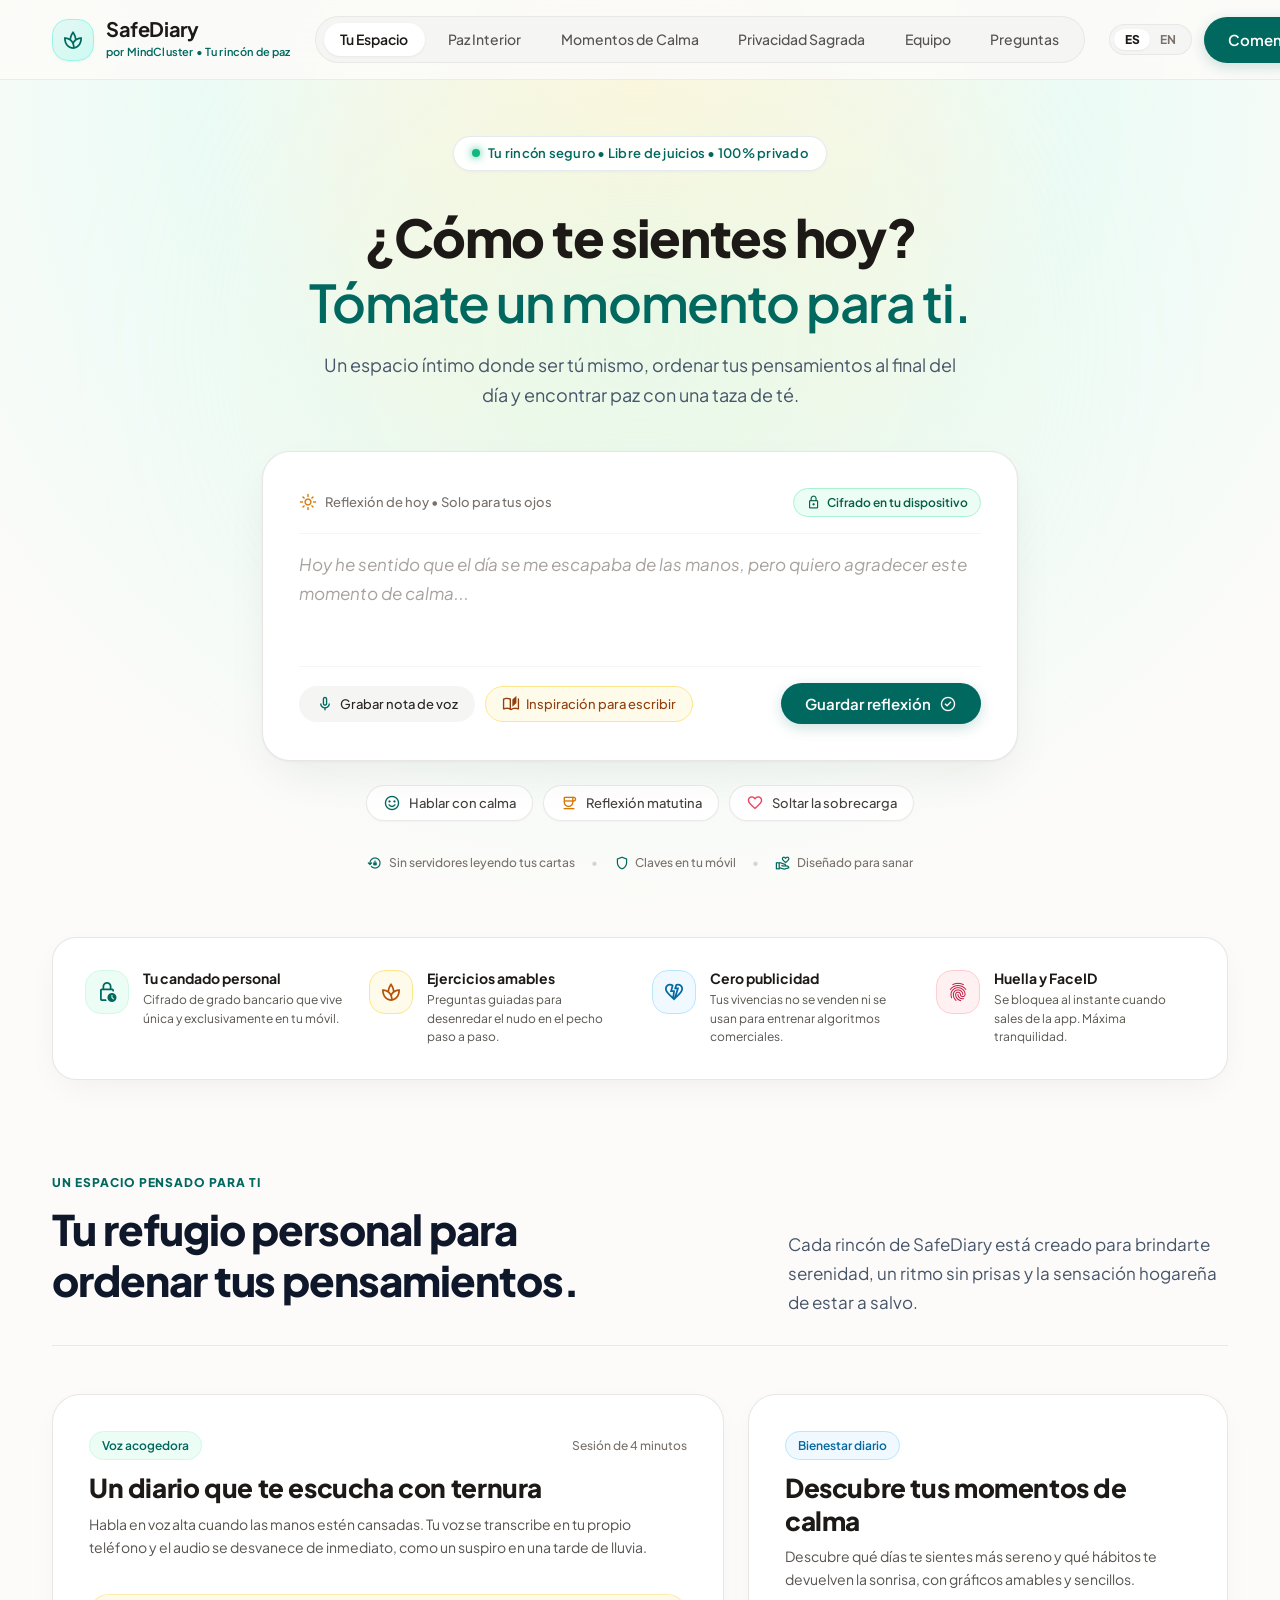
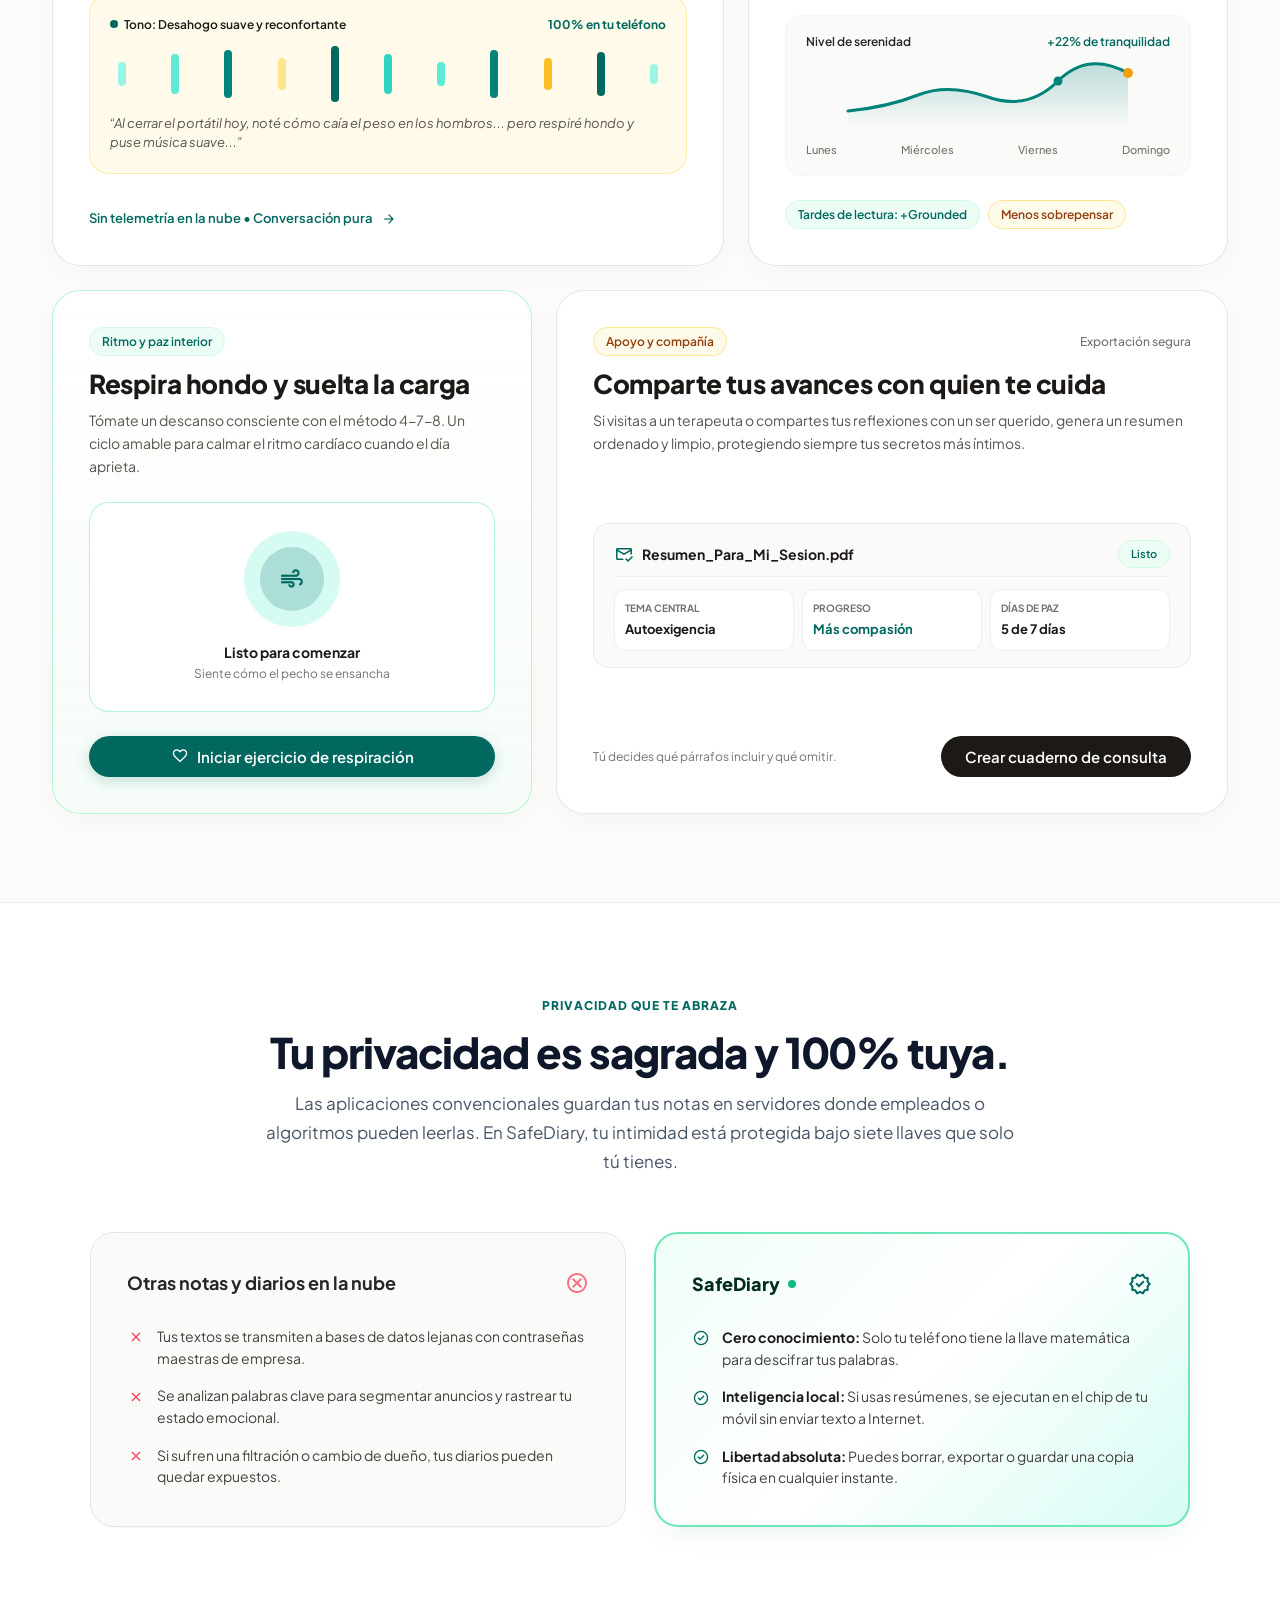
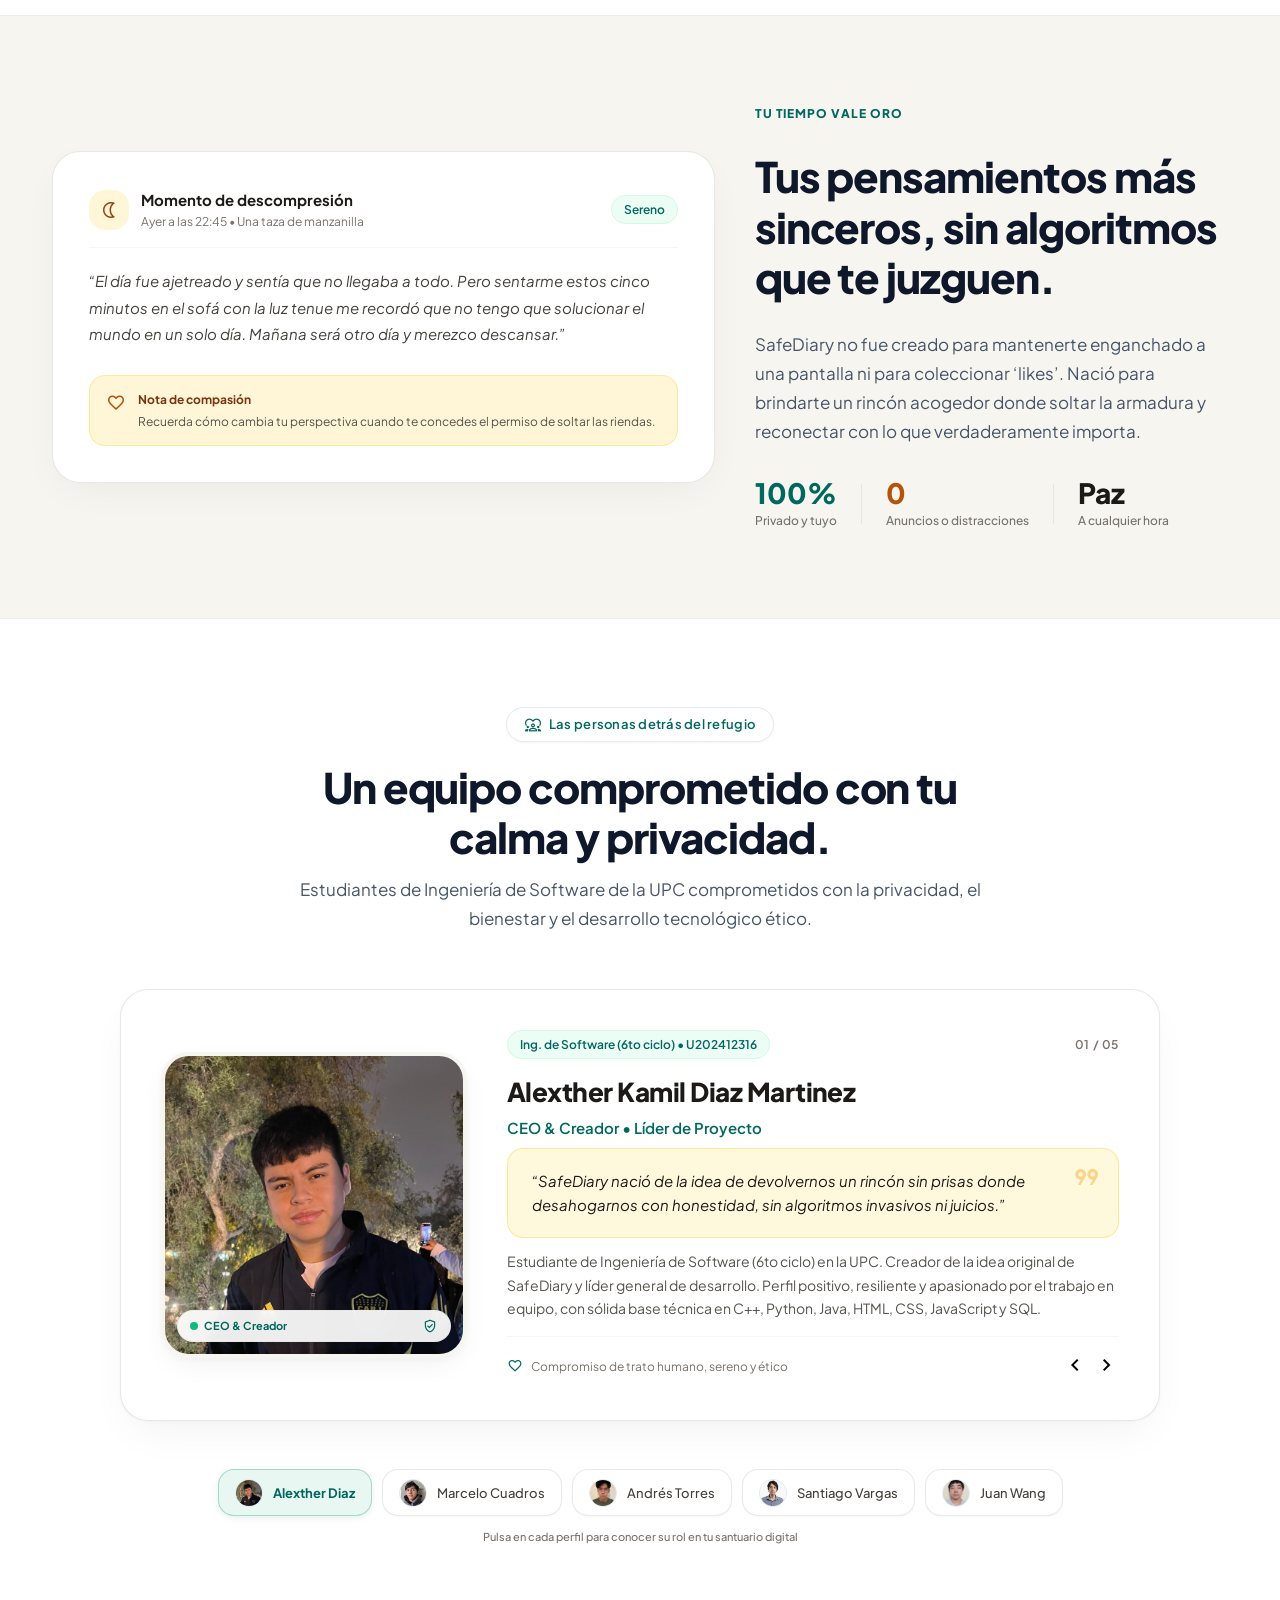
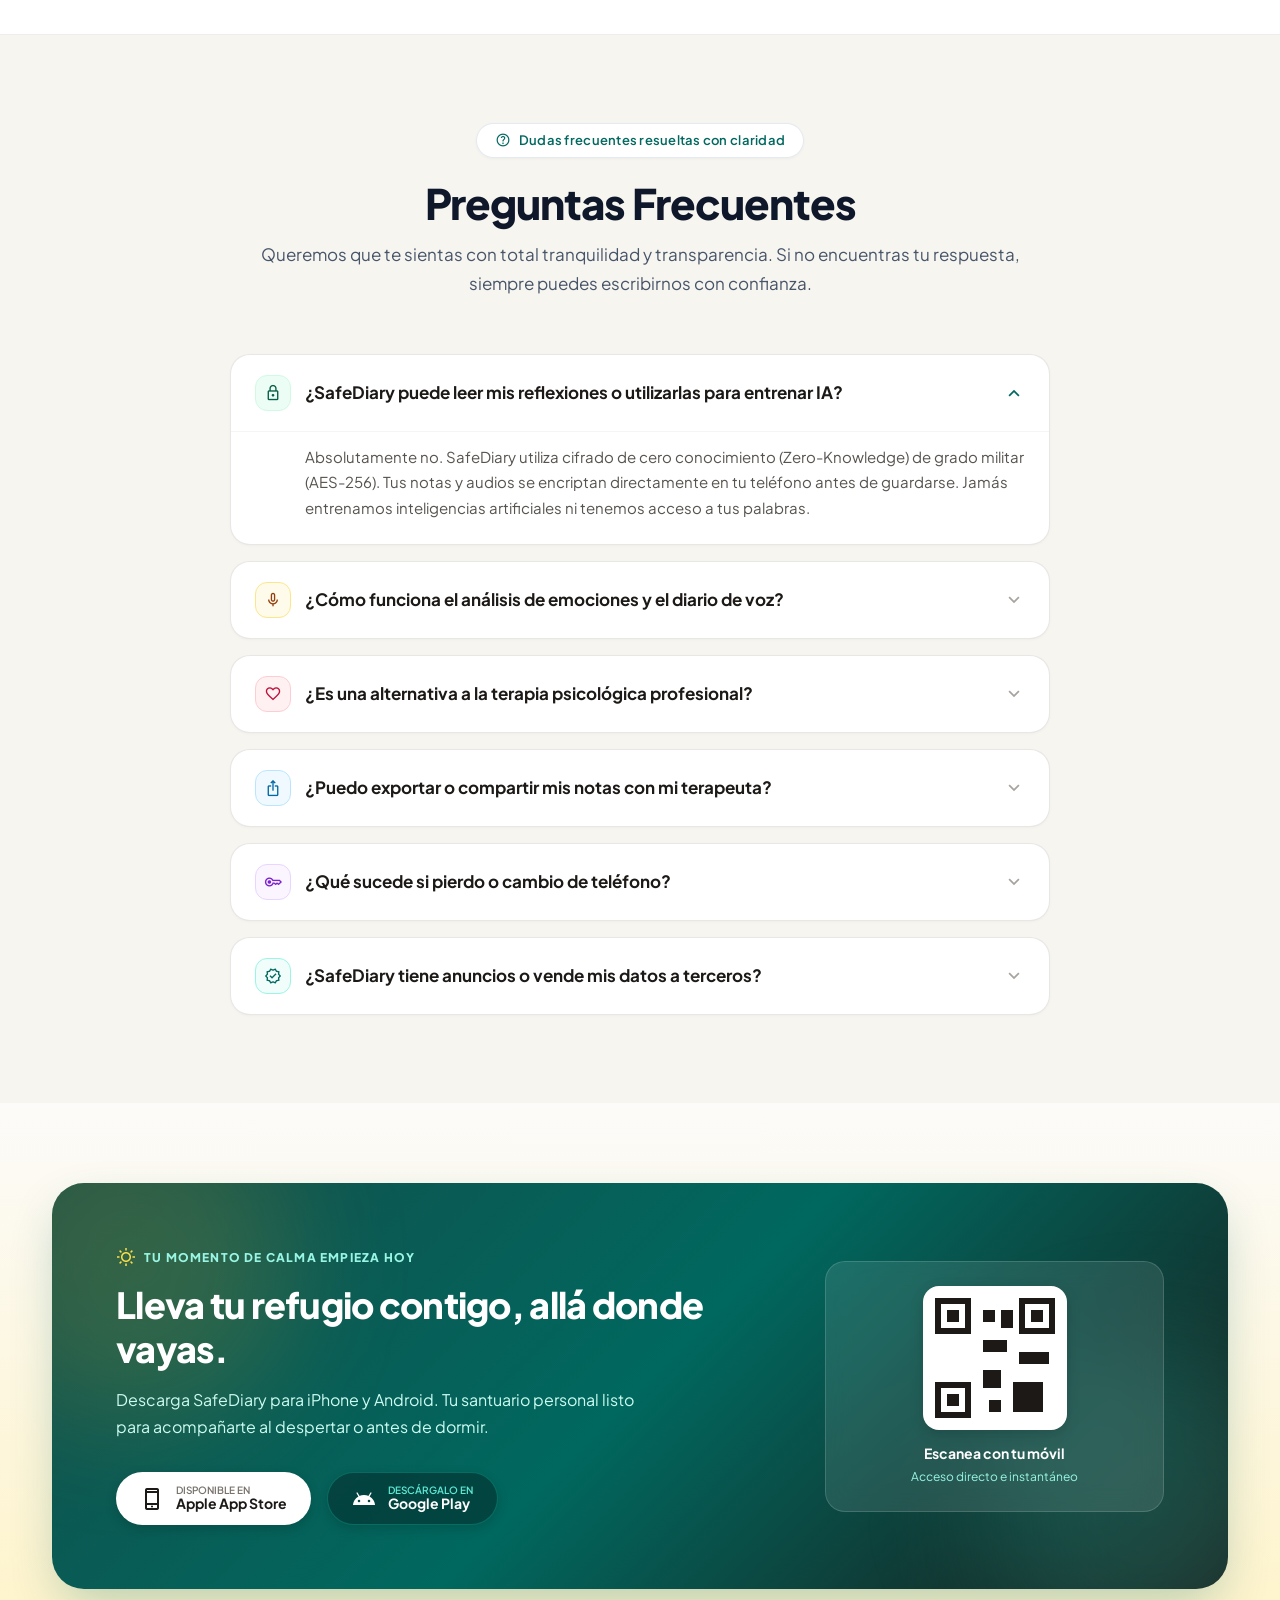
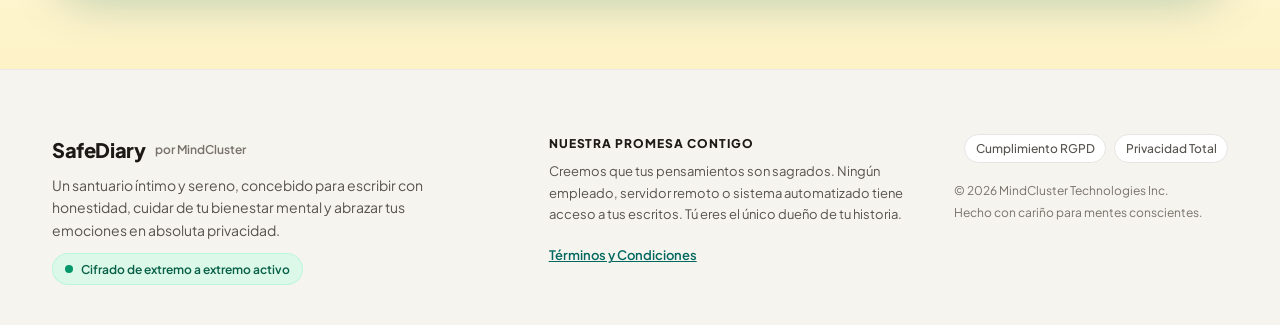
==== commit 3a2ae986: "feat: integrar perfiles reales del equipo con roles de ingenieria y fotografias" ====
--- a/index.html
+++ b/index.html
@@ -519,14 +519,14 @@
             <!-- 35% Image Container with Floating Badge -->
             <div class="team-portrait-box">
               <img
-                src="assets/images/placeholders/member-1.svg"
-                alt="Miembro del equipo"
+                src="assets/images/TeamMembers/Alexther.jpeg"
+                alt="Alexther Kamil Diaz Martinez"
                 class="team-portrait-img"
                 id="teamMemberImg">
               <div class="team-portrait-floating-badge">
                 <span style="font-size: 0.6875rem; font-weight: 700; color: #00685f; display: flex; align-items: center; gap: 0.35rem;">
                   <span style="width: 8px; height: 8px; border-radius: 50%; background: #10b981;"></span>
-                  <span id="teamBadgeFooter" data-i18n="teamBadgeRole">Integrante 1</span>
+                  <span id="teamBadgeFooter" data-i18n="teamBadgeRole">CEO & Creador</span>
                 </span>
                 <span class="material-symbols-outlined" style="font-size: 16px; color: var(--color-primary);">verified_user</span>
               </div>
@@ -536,23 +536,23 @@
             <div style="display: flex; flex-direction: column; justify-content: space-between; height: 100%; gap: 1rem;">
               <div>
                 <div style="display: flex; align-items: center; justify-content: space-between; gap: 0.5rem; margin-bottom: 0.75rem;">
-                  <span class="bento-card__badge bento-card__badge--emerald" id="teamMemberPill">Lorem Ipsum</span>
+                  <span class="bento-card__badge bento-card__badge--emerald" id="teamMemberPill">Ing. de Software (6to ciclo) • U202412316</span>
                   <span style="font-size: 0.75rem; font-weight: 600; color: #78716c; letter-spacing: 0.05em;" id="teamMemberCounter">01 / 05</span>
                 </div>
 
-                <h3 style="font-size: 1.625rem; font-weight: 800; color: #1c1917; letter-spacing: -0.02em;" id="teamMemberName">Integrante 1</h3>
-                <p style="font-size: 0.9375rem; font-weight: 600; color: var(--color-primary); margin-top: 0.25rem;" id="teamMemberRole">Lorem ipsum dolor sit amet</p>
+                <h3 style="font-size: 1.625rem; font-weight: 800; color: #1c1917; letter-spacing: -0.02em;" id="teamMemberName">Alexther Kamil Diaz Martinez</h3>
+                <p style="font-size: 0.9375rem; font-weight: 600; color: var(--color-primary); margin-top: 0.25rem;" id="teamMemberRole">CEO & Creador • Líder de Proyecto</p>
 
                 <!-- Quote Box with Watermark -->
                 <div class="team-quote-box">
                   <span class="material-symbols-outlined team-quote-watermark">format_quote</span>
                   <p style="font-size: 0.9375rem; font-style: italic; line-height: 1.6; color: #1c1917; padding-right: 2rem;" id="teamMemberQuote">
-                    “Lorem ipsum dolor sit amet, consectetur adipiscing elit. Sed do eiusmod tempor incididunt ut labore et dolore magna aliqua.”
+                    “SafeDiary nació de la idea de devolvernos un rincón sin prisas donde desahogarnos con honestidad, sin algoritmos invasivos ni juicios.”
                   </p>
                 </div>
 
                 <p style="font-size: 0.875rem; color: #57534e; line-height: 1.65; margin-top: 0.75rem;" id="teamMemberBio">
-                  Lorem ipsum dolor sit amet, consectetur adipiscing elit, sed do eiusmod tempor incididunt ut labore et dolore magna aliqua. Ut enim ad minim veniam, quis nostrud exercitation ullamco laboris nisi ut aliquip ex ea commodo consequat.
+                  Estudiante de Ingeniería de Software (6to ciclo) en la UPC. Creador de la idea original de SafeDiary y líder general de desarrollo. Perfil positivo, resiliente y apasionado por el trabajo en equipo, con sólida base técnica en C++, Python, Java, HTML, CSS, JavaScript y SQL.
                 </p>
               </div>
 
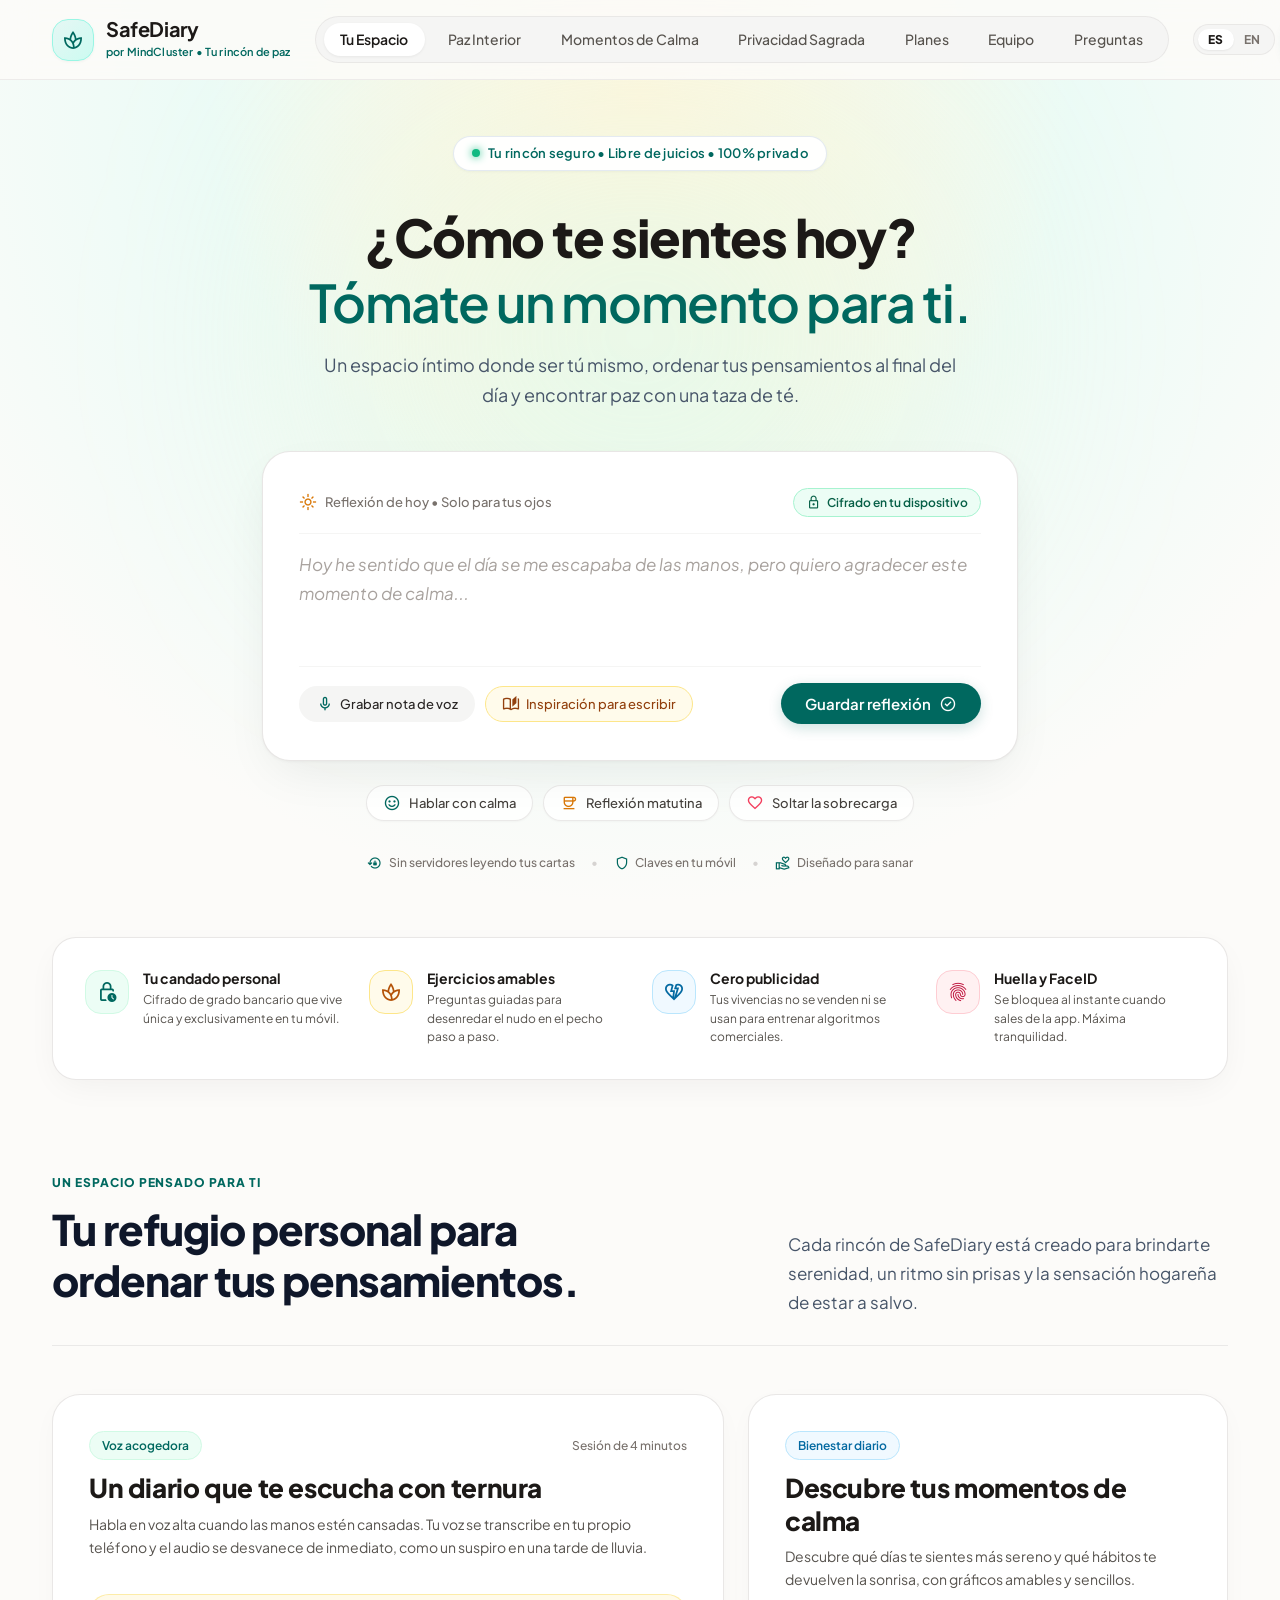
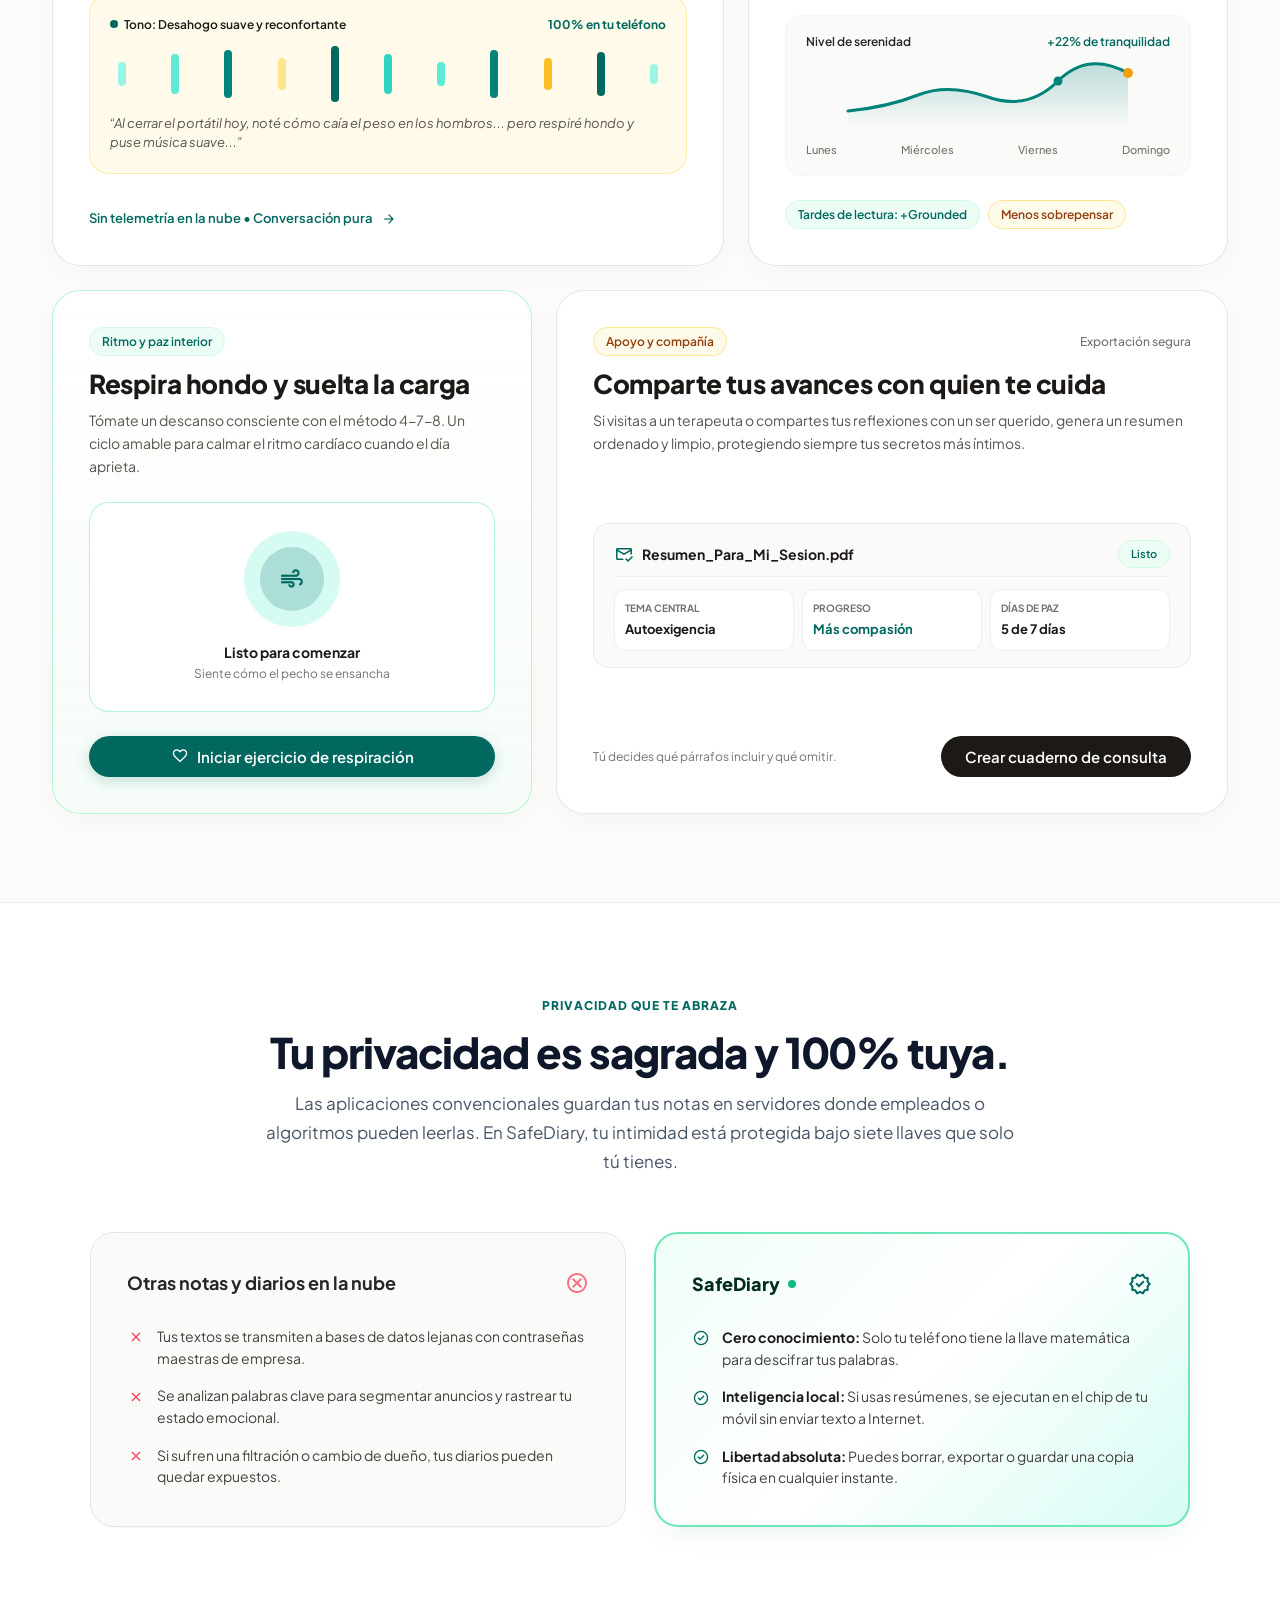
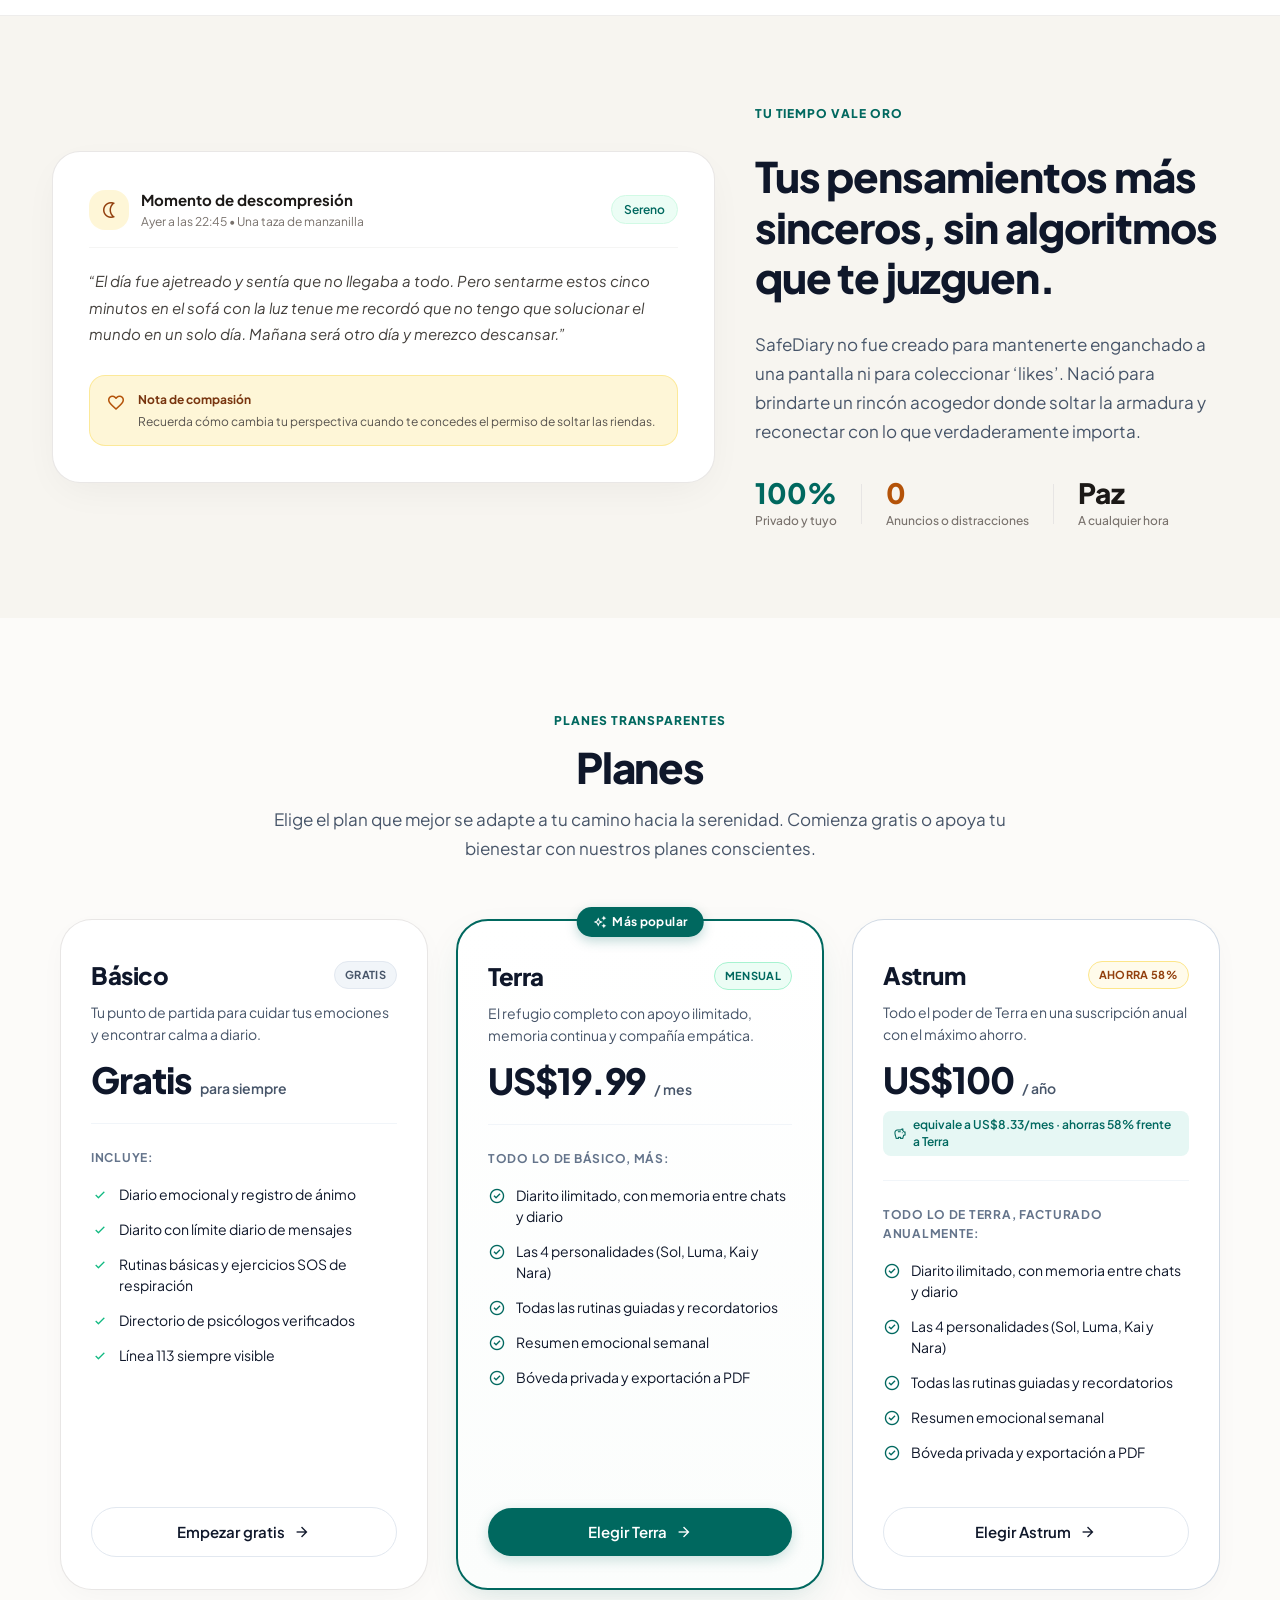
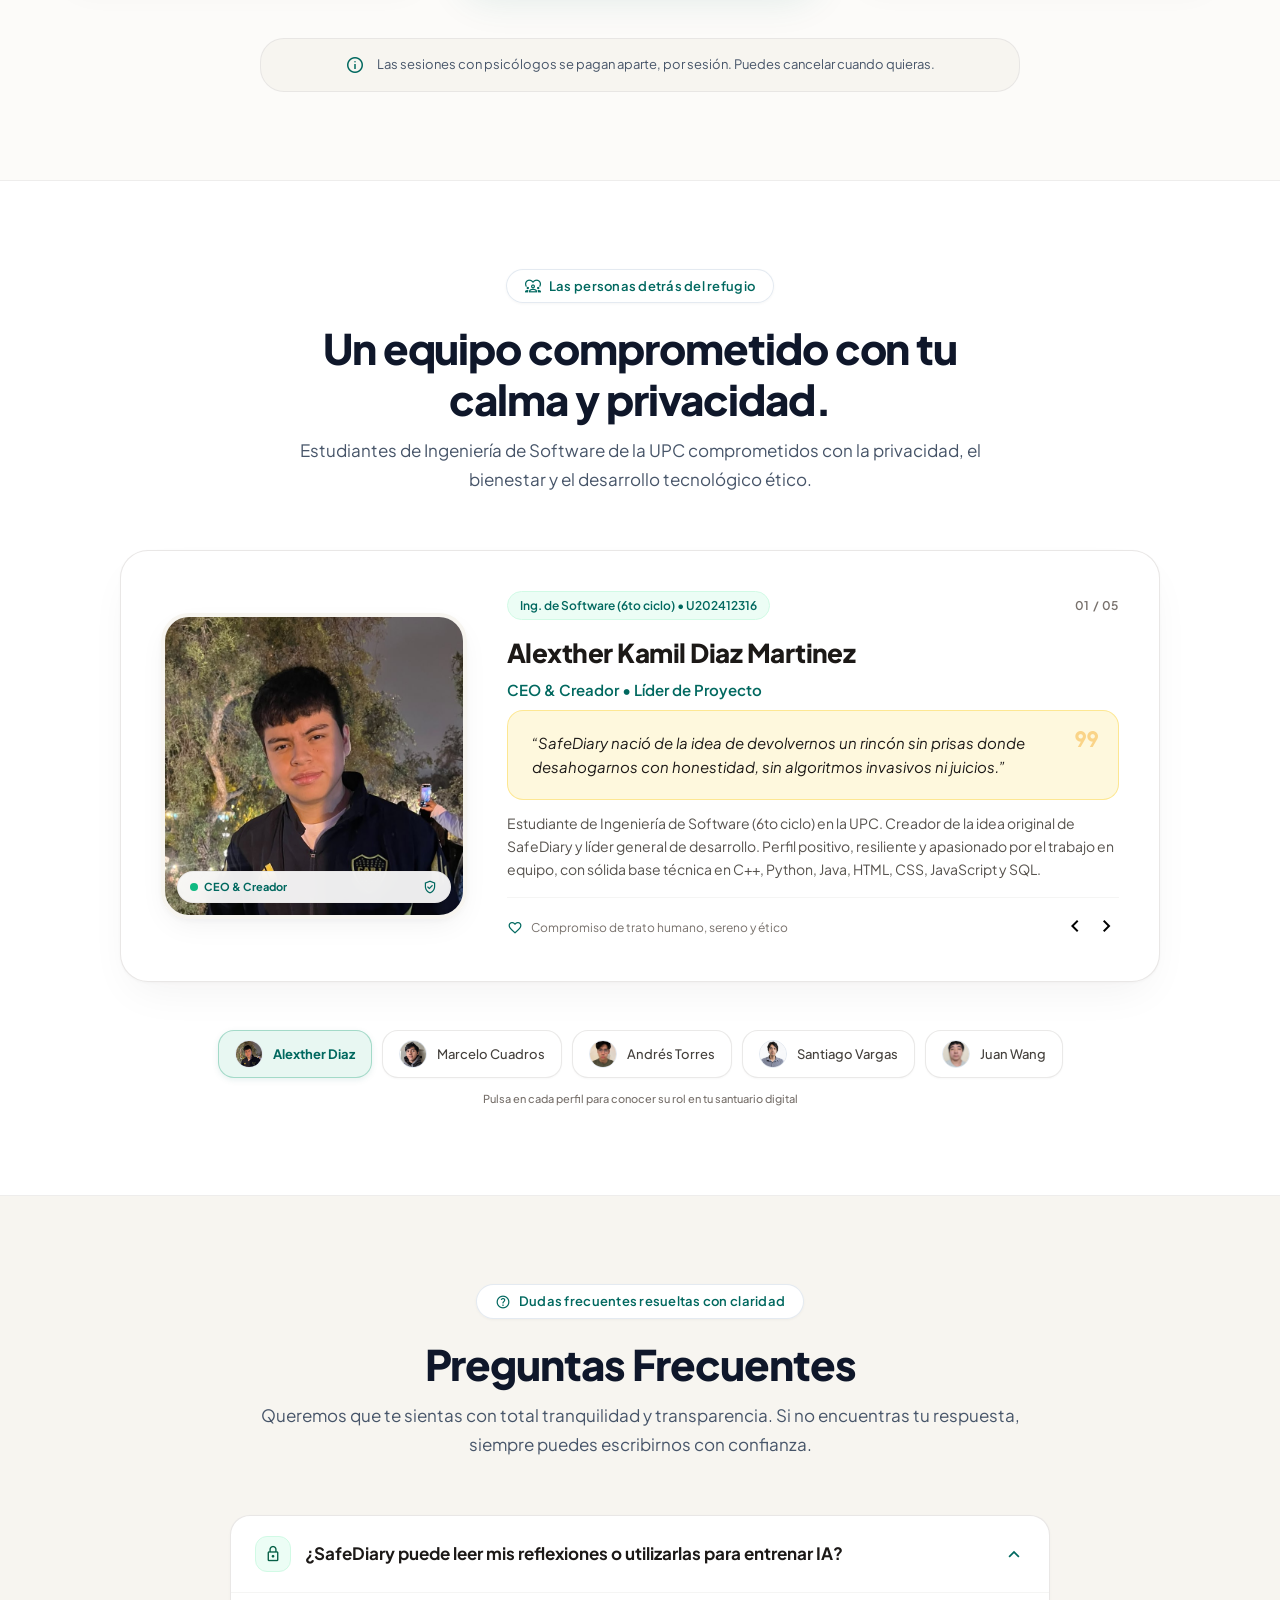
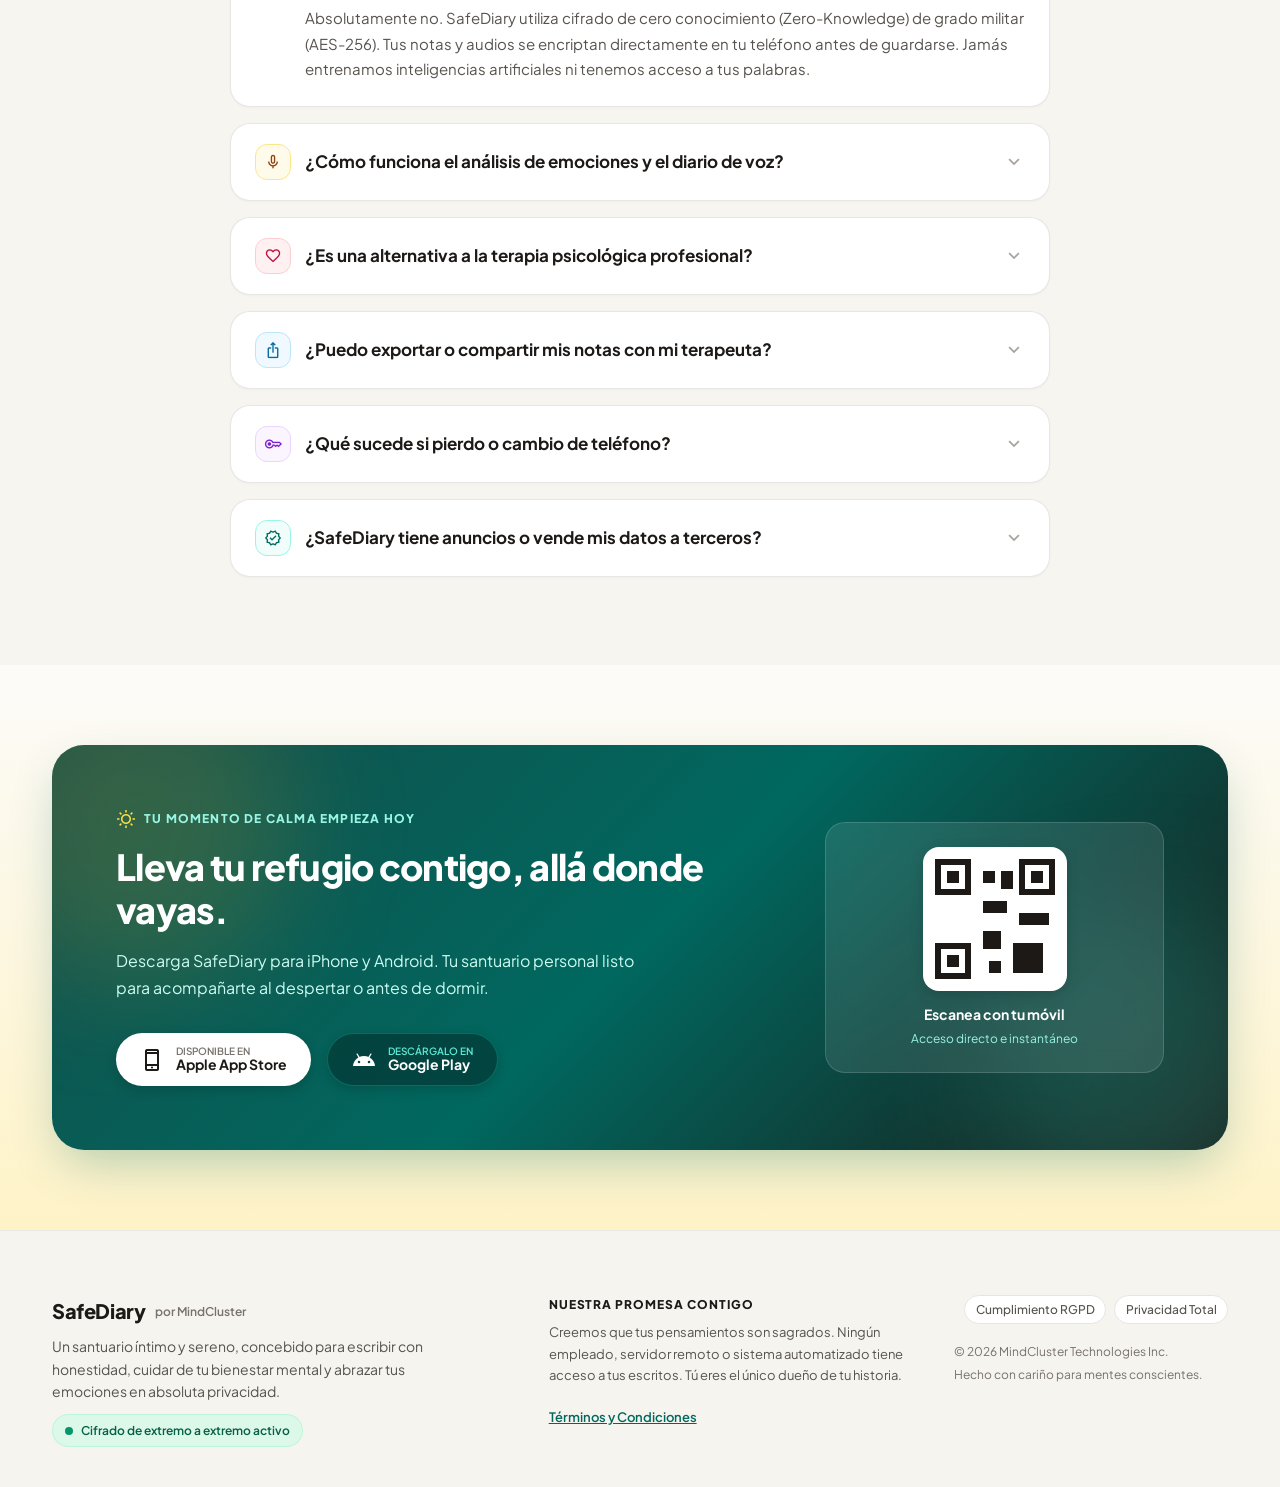
==== commit 3eeb6f74: "feat: add pricing plans section" ====
--- a/index.html
+++ b/index.html
@@ -500,6 +500,188 @@
       </div>
     </section>
 
+    <!-- Seccion de planes y precios (US-020) -->
+    <section class="section" id="planes">
+      <div class="container">
+        <div class="section-header">
+          <span class="section-category" data-i18n="pricingTag">Planes transparentes</span>
+          <h2 class="section-title" data-i18n="pricingTitle">Planes</h2>
+          <p class="section-subtitle" data-i18n="pricingSubtitle">
+            Elige el plan que mejor se adapte a tu camino hacia la serenidad. Comienza gratis o apoya tu bienestar con nuestros planes conscientes.
+          </p>
+        </div>
+
+        <div class="pricing-grid">
+          <!-- Tarjeta 1: Básico (Gratis) -->
+          <div class="pricing-card">
+            <div class="pricing-card__header">
+              <div class="pricing-card__type">
+                <h3 class="pricing-card__name" data-i18n="planBasicName">Básico</h3>
+                <span class="pricing-card__badge pricing-card__badge--free" data-i18n="planBasicBadge">Gratis</span>
+              </div>
+              <p class="pricing-card__desc" data-i18n="planBasicDesc">
+                Tu punto de partida para cuidar tus emociones y encontrar calma a diario.
+              </p>
+              <div class="pricing-card__price-wrap">
+                <span class="pricing-card__price" data-i18n="planBasicPrice">Gratis</span>
+                <span class="pricing-card__period" data-i18n="planBasicPeriod">para siempre</span>
+              </div>
+            </div>
+
+            <div class="pricing-card__body">
+              <span class="pricing-card__features-title" data-i18n="planBasicIncludes">Incluye:</span>
+              <ul class="pricing-features-list">
+                <li class="pricing-feature-item">
+                  <span class="material-symbols-outlined pricing-feature-icon">check</span>
+                  <span data-i18n="planBasicFeat1">Diario emocional y registro de ánimo</span>
+                </li>
+                <li class="pricing-feature-item">
+                  <span class="material-symbols-outlined pricing-feature-icon">check</span>
+                  <span data-i18n="planBasicFeat2">Diarito con límite diario de mensajes</span>
+                </li>
+                <li class="pricing-feature-item">
+                  <span class="material-symbols-outlined pricing-feature-icon">check</span>
+                  <span data-i18n="planBasicFeat3">Rutinas básicas y ejercicios SOS de respiración</span>
+                </li>
+                <li class="pricing-feature-item">
+                  <span class="material-symbols-outlined pricing-feature-icon">check</span>
+                  <span data-i18n="planBasicFeat4">Directorio de psicólogos verificados</span>
+                </li>
+                <li class="pricing-feature-item">
+                  <span class="material-symbols-outlined pricing-feature-icon">check</span>
+                  <span data-i18n="planBasicFeat5">Línea 113 siempre visible</span>
+                </li>
+              </ul>
+            </div>
+
+            <div class="pricing-card__footer">
+              <a href="#espacio?plan=basico" class="btn btn--outline pricing-cta-btn">
+                <span data-i18n="planBasicCta">Empezar gratis</span>
+                <span class="material-symbols-outlined" style="font-size: 18px;">arrow_forward</span>
+              </a>
+            </div>
+          </div>
+
+          <!-- Tarjeta 2: Terra (Más popular - Destacada) -->
+          <div class="pricing-card pricing-card--popular">
+            <div class="pricing-card__ribbon">
+              <span class="material-symbols-outlined" style="font-size: 14px;">auto_awesome</span>
+              <span data-i18n="planTerraBadge">Más popular</span>
+            </div>
+
+            <div class="pricing-card__header">
+              <div class="pricing-card__type">
+                <h3 class="pricing-card__name" data-i18n="planTerraName">Terra</h3>
+                <span class="pricing-card__badge pricing-card__badge--emerald" data-i18n="planTerraBilling">Mensual</span>
+              </div>
+              <p class="pricing-card__desc" data-i18n="planTerraDesc">
+                El refugio completo con apoyo ilimitado, memoria continua y compañía empática.
+              </p>
+              <div class="pricing-card__price-wrap">
+                <span class="pricing-card__price" data-i18n="planTerraPrice">US$19.99</span>
+                <span class="pricing-card__period" data-i18n="planTerraPeriod">/ mes</span>
+              </div>
+            </div>
+
+            <div class="pricing-card__body">
+              <span class="pricing-card__features-title" data-i18n="planTerraIncludes">Todo lo de Básico, más:</span>
+              <ul class="pricing-features-list">
+                <li class="pricing-feature-item">
+                  <span class="material-symbols-outlined pricing-feature-icon pricing-feature-icon--primary">check_circle</span>
+                  <span data-i18n="planTerraFeat1">Diarito ilimitado, con memoria entre chats y diario</span>
+                </li>
+                <li class="pricing-feature-item">
+                  <span class="material-symbols-outlined pricing-feature-icon pricing-feature-icon--primary">check_circle</span>
+                  <span data-i18n="planTerraFeat2">Las 4 personalidades (Sol, Luma, Kai y Nara)</span>
+                </li>
+                <li class="pricing-feature-item">
+                  <span class="material-symbols-outlined pricing-feature-icon pricing-feature-icon--primary">check_circle</span>
+                  <span data-i18n="planTerraFeat3">Todas las rutinas guiadas y recordatorios</span>
+                </li>
+                <li class="pricing-feature-item">
+                  <span class="material-symbols-outlined pricing-feature-icon pricing-feature-icon--primary">check_circle</span>
+                  <span data-i18n="planTerraFeat4">Resumen emocional semanal</span>
+                </li>
+                <li class="pricing-feature-item">
+                  <span class="material-symbols-outlined pricing-feature-icon pricing-feature-icon--primary">check_circle</span>
+                  <span data-i18n="planTerraFeat5">Bóveda privada y exportación a PDF</span>
+                </li>
+              </ul>
+            </div>
+
+            <div class="pricing-card__footer">
+              <a href="#espacio?plan=terra" class="btn btn--primary pricing-cta-btn">
+                <span data-i18n="planTerraCta">Elegir Terra</span>
+                <span class="material-symbols-outlined" style="font-size: 18px;">arrow_forward</span>
+              </a>
+            </div>
+          </div>
+
+          <!-- Tarjeta 3: Astrum (Anual con ahorro) -->
+          <div class="pricing-card pricing-card--astrum">
+            <div class="pricing-card__header">
+              <div class="pricing-card__type">
+                <h3 class="pricing-card__name" data-i18n="planAstrumName">Astrum</h3>
+                <span class="pricing-card__badge pricing-card__badge--amber" data-i18n="planAstrumBadge">Ahorra 58%</span>
+              </div>
+              <p class="pricing-card__desc" data-i18n="planAstrumDesc">
+                Todo el poder de Terra en una suscripción anual con la máxima tranquilidad.
+              </p>
+              <div class="pricing-card__price-wrap">
+                <span class="pricing-card__price" data-i18n="planAstrumPrice">US$100</span>
+                <span class="pricing-card__period" data-i18n="planAstrumPeriod">/ año</span>
+              </div>
+              <div class="pricing-card__note">
+                <span class="material-symbols-outlined" style="font-size: 14px; color: var(--color-primary);">savings</span>
+                <span data-i18n="planAstrumNote">equivale a US$8.33/mes · ahorras 58% frente a Terra</span>
+              </div>
+            </div>
+
+            <div class="pricing-card__body">
+              <span class="pricing-card__features-title" data-i18n="planAstrumIncludes">Todo lo de Terra, facturado anualmente:</span>
+              <ul class="pricing-features-list">
+                <li class="pricing-feature-item">
+                  <span class="material-symbols-outlined pricing-feature-icon pricing-feature-icon--primary">check_circle</span>
+                  <span data-i18n="planAstrumFeat1">Diarito ilimitado, con memoria entre chats y diario</span>
+                </li>
+                <li class="pricing-feature-item">
+                  <span class="material-symbols-outlined pricing-feature-icon pricing-feature-icon--primary">check_circle</span>
+                  <span data-i18n="planAstrumFeat2">Las 4 personalidades (Sol, Luma, Kai y Nara)</span>
+                </li>
+                <li class="pricing-feature-item">
+                  <span class="material-symbols-outlined pricing-feature-icon pricing-feature-icon--primary">check_circle</span>
+                  <span data-i18n="planAstrumFeat3">Todas las rutinas guiadas y recordatorios</span>
+                </li>
+                <li class="pricing-feature-item">
+                  <span class="material-symbols-outlined pricing-feature-icon pricing-feature-icon--primary">check_circle</span>
+                  <span data-i18n="planAstrumFeat4">Resumen emocional semanal</span>
+                </li>
+                <li class="pricing-feature-item">
+                  <span class="material-symbols-outlined pricing-feature-icon pricing-feature-icon--primary">check_circle</span>
+                  <span data-i18n="planAstrumFeat5">Bóveda privada y exportación a PDF</span>
+                </li>
+              </ul>
+            </div>
+
+            <div class="pricing-card__footer">
+              <a href="#espacio?plan=astrum" class="btn btn--outline pricing-cta-btn">
+                <span data-i18n="planAstrumCta">Elegir Astrum</span>
+                <span class="material-symbols-outlined" style="font-size: 18px;">arrow_forward</span>
+              </a>
+            </div>
+          </div>
+        </div>
+
+        <!-- Nota al pie de los planes -->
+        <div class="pricing-disclaimer">
+          <span class="material-symbols-outlined pricing-disclaimer__icon">info</span>
+          <p class="pricing-disclaimer__text" data-i18n="pricingDisclaimer">
+            Las sesiones con psicólogos se pagan aparte, por sesión. Puedes cancelar cuando quieras.
+          </p>
+        </div>
+      </div>
+    </section>
+
     <!-- Equipo de desarrollo -->
     <section class="section section--white" id="equipo">
       <div class="container">
--- a/assets/css/main.css
+++ b/assets/css/main.css
@@ -1240,6 +1240,271 @@
   margin-top: 0.15rem;
 }
 
+/* ==========================================================================
+   Sección de Planes y Precios (US-020)
+   ========================================================================== */
+
+#planes {
+  scroll-margin-top: 5rem;
+}
+
+.pricing-grid {
+  display: grid;
+  grid-template-columns: 1fr;
+  gap: 2rem;
+  align-items: stretch;
+  max-width: 1160px;
+  margin: 0 auto;
+}
+
+@media (min-width: 992px) {
+  .pricing-grid {
+    grid-template-columns: repeat(3, 1fr);
+    gap: 1.75rem;
+  }
+}
+
+.pricing-card {
+  position: relative;
+  background: var(--color-surface);
+  border-radius: var(--radius-xl);
+  border: 1px solid rgba(231, 229, 228, 0.95);
+  padding: 2.25rem 1.875rem 2rem 1.875rem;
+  box-shadow: 0 8px 30px -6px rgba(28, 25, 23, 0.04);
+  display: flex;
+  flex-direction: column;
+  justify-content: space-between;
+  transition: transform var(--transition-normal), box-shadow var(--transition-normal), border-color var(--transition-normal);
+}
+
+.pricing-card:hover {
+  transform: translateY(-4px);
+  box-shadow: 0 16px 36px -8px rgba(28, 25, 23, 0.08);
+}
+
+/* Tarjeta destacada: Terra (Más popular) */
+.pricing-card--popular {
+  border: 2px solid var(--color-primary);
+  box-shadow: 0 16px 40px -8px rgba(0, 104, 95, 0.12), 0 4px 12px -2px rgba(0, 104, 95, 0.04);
+  background: linear-gradient(180deg, #ffffff 0%, #fbfdfc 100%);
+}
+
+.pricing-card--popular:hover {
+  transform: translateY(-4px);
+  box-shadow: 0 22px 48px -10px rgba(0, 104, 95, 0.18);
+  border-color: var(--color-primary-hover);
+}
+
+.pricing-card__ribbon {
+  position: absolute;
+  top: -0.875rem;
+  left: 50%;
+  transform: translateX(-50%);
+  background: var(--color-primary);
+  color: #ffffff;
+  font-size: 0.75rem;
+  font-weight: 700;
+  letter-spacing: 0.03em;
+  padding: 0.35rem 1rem;
+  border-radius: var(--radius-full);
+  display: inline-flex;
+  align-items: center;
+  gap: 0.35rem;
+  box-shadow: 0 4px 12px rgba(0, 104, 95, 0.25);
+  white-space: nowrap;
+}
+
+/* Tarjeta Astrum */
+.pricing-card--astrum {
+  border-color: rgba(203, 213, 225, 0.9);
+}
+
+.pricing-card__header {
+  margin-bottom: 1.5rem;
+  border-bottom: 1px solid rgba(241, 245, 249, 0.95);
+  padding-bottom: 1.5rem;
+}
+
+.pricing-card__type {
+  display: flex;
+  align-items: center;
+  justify-content: space-between;
+  gap: 0.5rem;
+  margin-bottom: 0.5rem;
+}
+
+.pricing-card__name {
+  font-size: 1.5rem;
+  font-weight: 800;
+  color: var(--color-text-main);
+  letter-spacing: -0.02em;
+}
+
+.pricing-card__badge {
+  display: inline-flex;
+  align-items: center;
+  gap: 0.25rem;
+  padding: 0.25rem 0.625rem;
+  border-radius: var(--radius-full);
+  font-size: 0.6875rem;
+  font-weight: 700;
+  letter-spacing: 0.03em;
+  text-transform: uppercase;
+}
+
+.pricing-card__badge--free {
+  background: #f1f5f9;
+  color: #475569;
+  border: 1px solid #e2e8f0;
+}
+
+.pricing-card__badge--emerald {
+  background: #ecfdf5;
+  color: var(--color-primary);
+  border: 1px solid #a7f3d0;
+}
+
+.pricing-card__badge--amber {
+  background: #fffbeb;
+  color: #92400e;
+  border: 1px solid #fde68a;
+}
+
+.pricing-card__desc {
+  font-size: 0.875rem;
+  color: var(--color-text-muted);
+  line-height: 1.55;
+  min-height: 2.75rem;
+  margin-bottom: 1rem;
+}
+
+.pricing-card__price-wrap {
+  display: flex;
+  align-items: baseline;
+  gap: 0.5rem;
+  margin-top: 0.5rem;
+}
+
+.pricing-card__price {
+  font-size: 2.25rem;
+  font-weight: 800;
+  color: var(--color-text-main);
+  letter-spacing: -0.03em;
+  line-height: 1;
+}
+
+.pricing-card__period {
+  font-size: 0.875rem;
+  font-weight: 600;
+  color: var(--color-text-muted);
+}
+
+.pricing-card__note {
+  display: inline-flex;
+  align-items: center;
+  gap: 0.35rem;
+  font-size: 0.75rem;
+  font-weight: 600;
+  color: var(--color-primary);
+  background: #e6f7f4;
+  padding: 0.35rem 0.625rem;
+  border-radius: var(--radius-sm);
+  margin-top: 0.75rem;
+  line-height: 1.4;
+}
+
+.pricing-card__body {
+  flex-grow: 1;
+  margin-bottom: 1.75rem;
+}
+
+.pricing-card__features-title {
+  display: block;
+  font-size: 0.75rem;
+  font-weight: 700;
+  text-transform: uppercase;
+  letter-spacing: 0.06em;
+  color: var(--color-text-light);
+  margin-bottom: 1rem;
+}
+
+.pricing-features-list {
+  list-style: none;
+  padding: 0;
+  margin: 0;
+  display: flex;
+  flex-direction: column;
+  gap: 0.875rem;
+}
+
+.pricing-feature-item {
+  display: flex;
+  align-items: flex-start;
+  gap: 0.625rem;
+  font-size: 0.875rem;
+  color: var(--color-text-main);
+  line-height: 1.5;
+}
+
+.pricing-feature-icon {
+  font-size: 1.125rem;
+  color: #10b981;
+  flex-shrink: 0;
+  margin-top: 0.125rem;
+}
+
+.pricing-feature-icon--primary {
+  color: var(--color-primary);
+}
+
+.pricing-card__footer {
+  margin-top: auto;
+  padding-top: 1rem;
+}
+
+.pricing-cta-btn {
+  width: 100%;
+  padding: 0.75rem 1.25rem;
+  font-size: 0.9375rem;
+  border-radius: var(--radius-full);
+}
+
+.pricing-disclaimer {
+  max-width: 760px;
+  margin: 3rem auto 0 auto;
+  padding: 1rem 1.5rem;
+  background: #f7f5f0;
+  border: 1px solid rgba(231, 229, 228, 0.9);
+  border-radius: var(--radius-lg);
+  display: flex;
+  align-items: center;
+  justify-content: center;
+  gap: 0.75rem;
+  text-align: center;
+}
+
+.pricing-disclaimer__icon {
+  font-size: 1.25rem;
+  color: var(--color-primary);
+  flex-shrink: 0;
+}
+
+.pricing-disclaimer__text {
+  font-size: 0.8125rem;
+  color: var(--color-text-muted);
+  line-height: 1.5;
+  margin: 0;
+}
+
+@media (max-width: 640px) {
+  .pricing-disclaimer {
+    flex-direction: column;
+    text-align: center;
+    gap: 0.5rem;
+    padding: 1rem;
+  }
+}
+
 /* Equipo de desarrollo */
 
 .team-showcase-card {
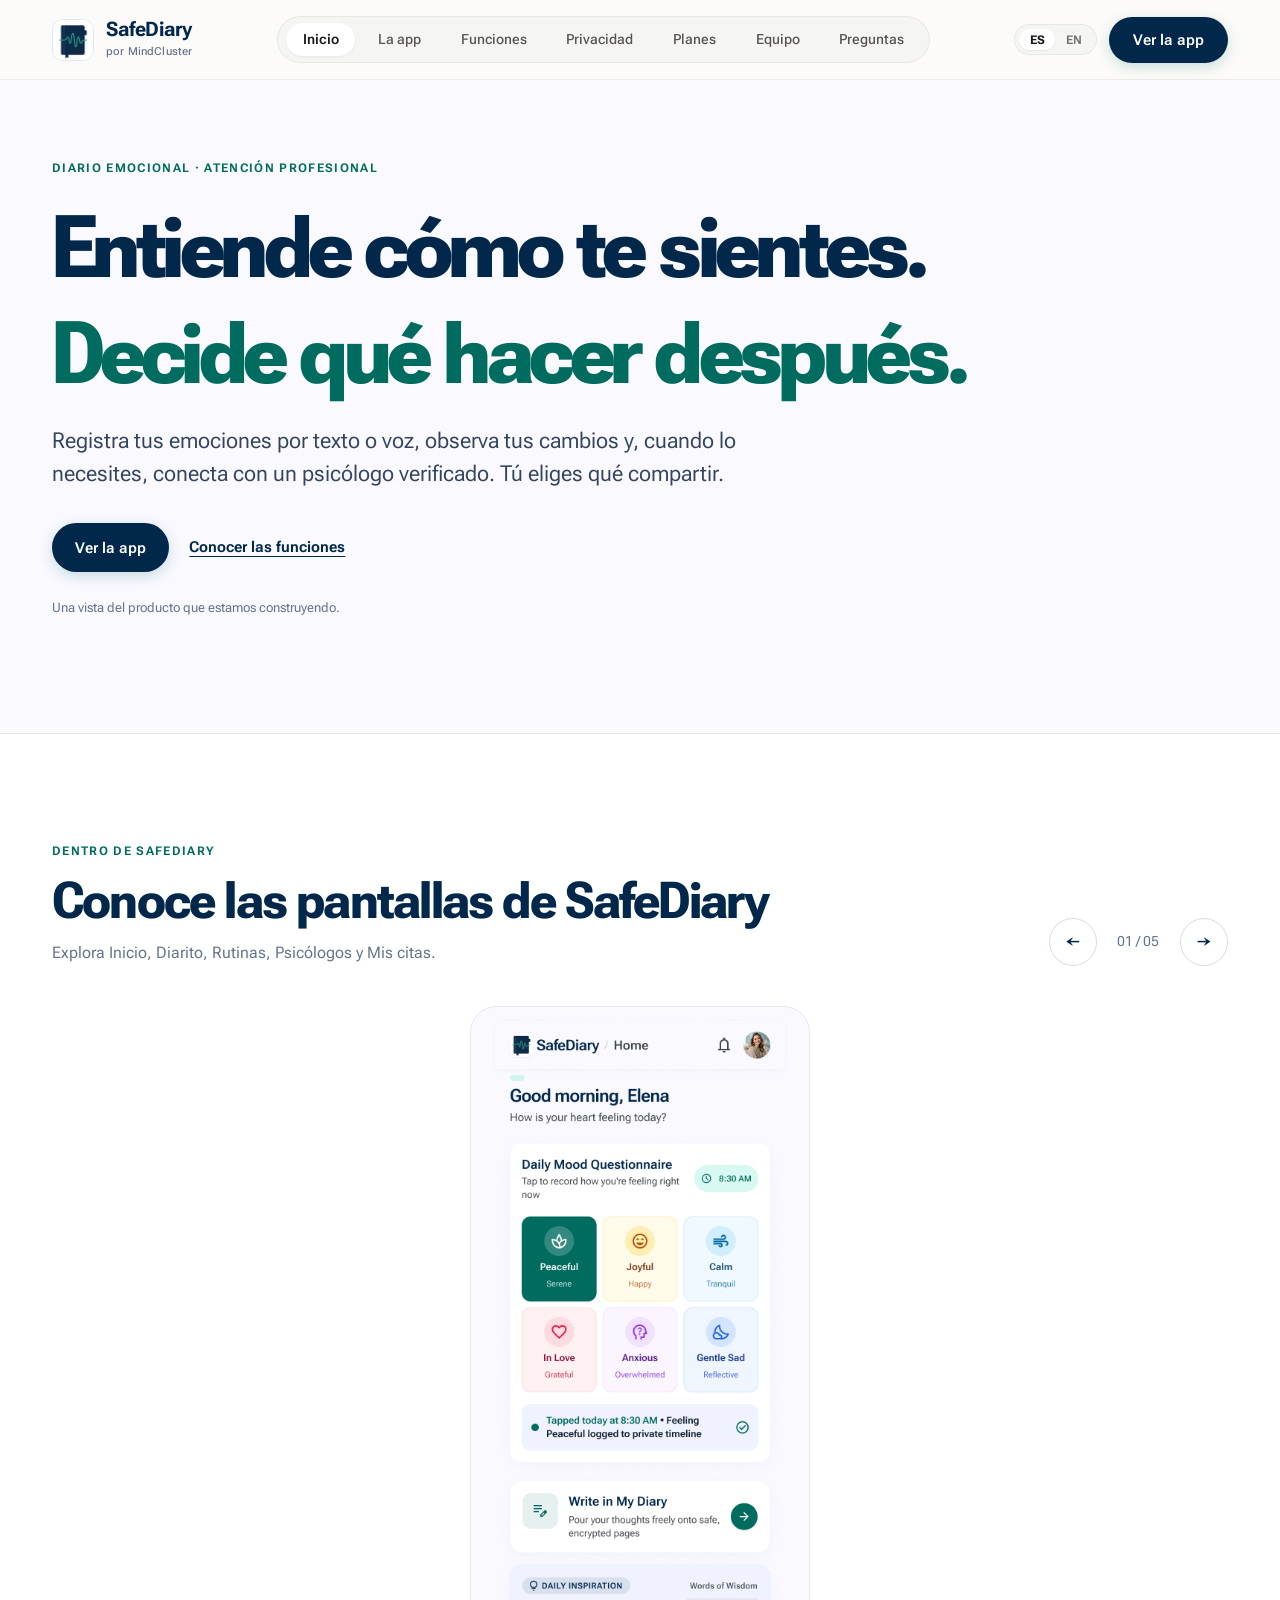
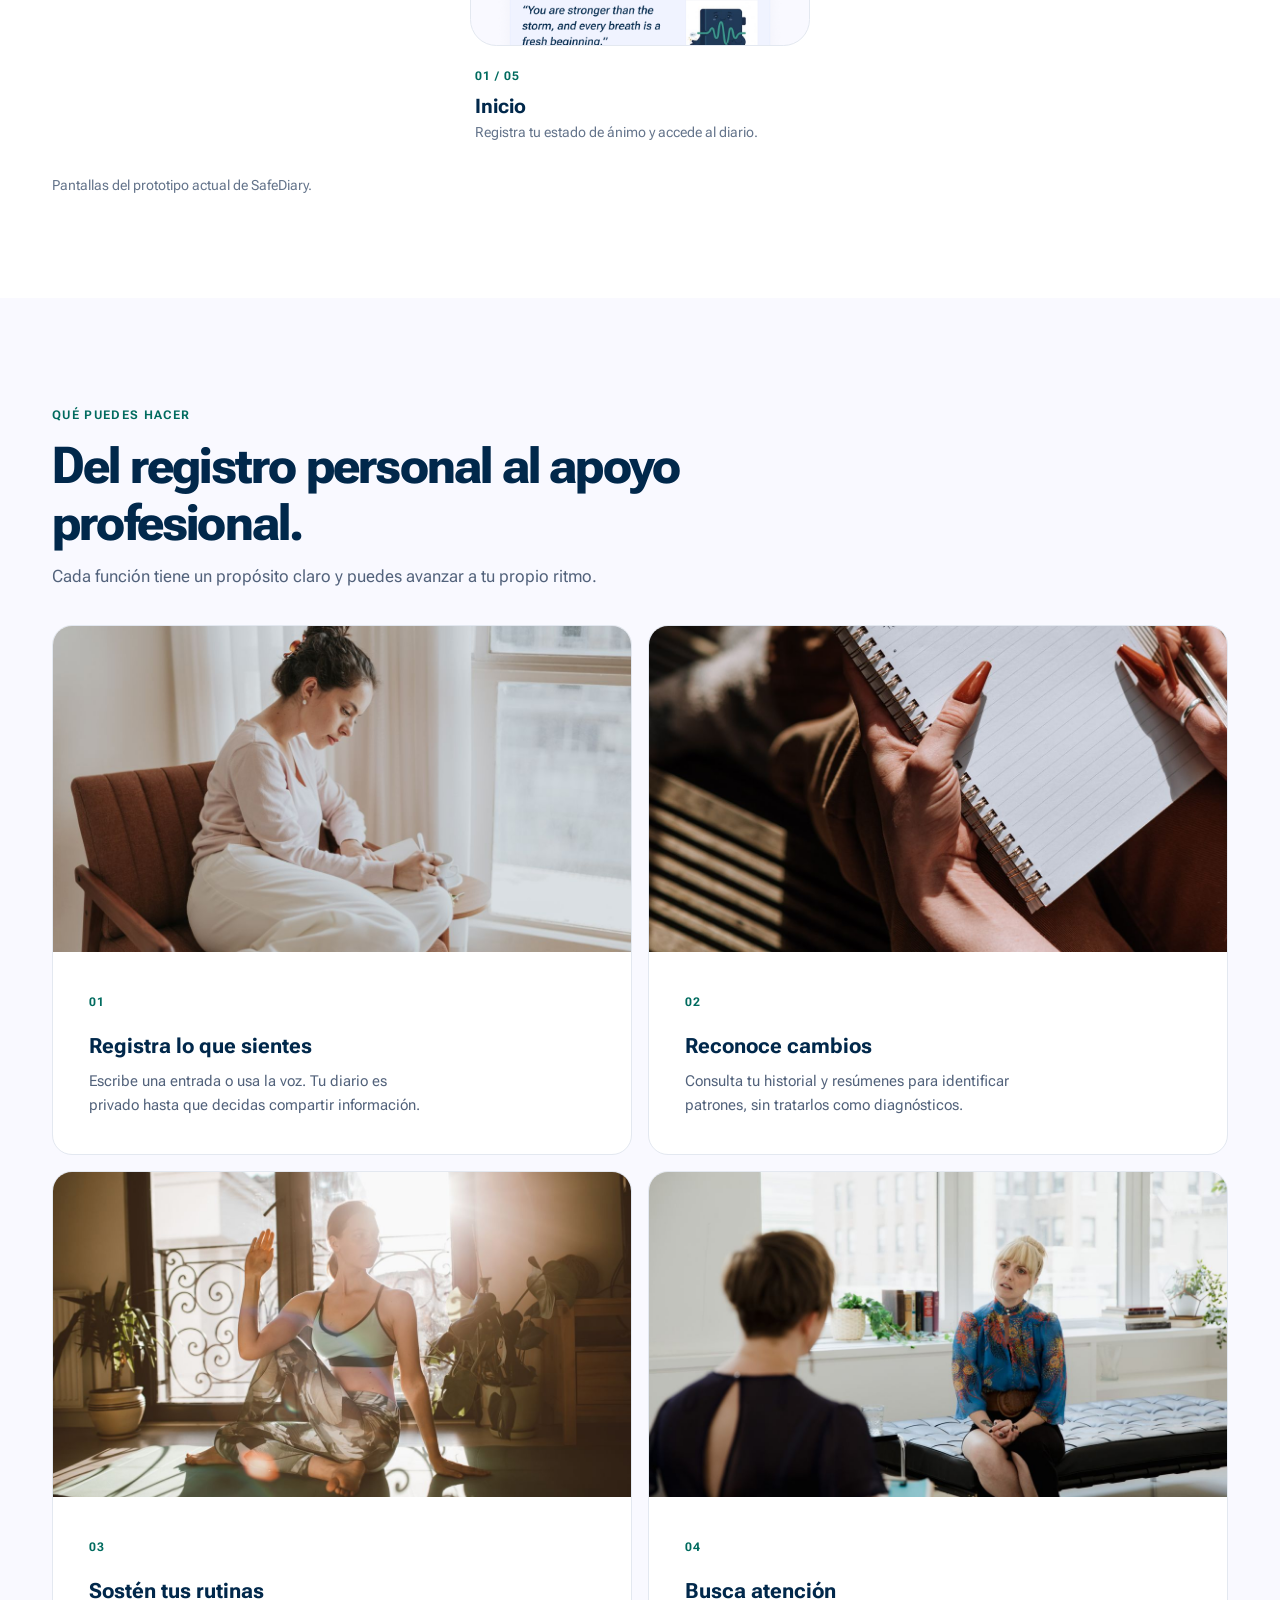
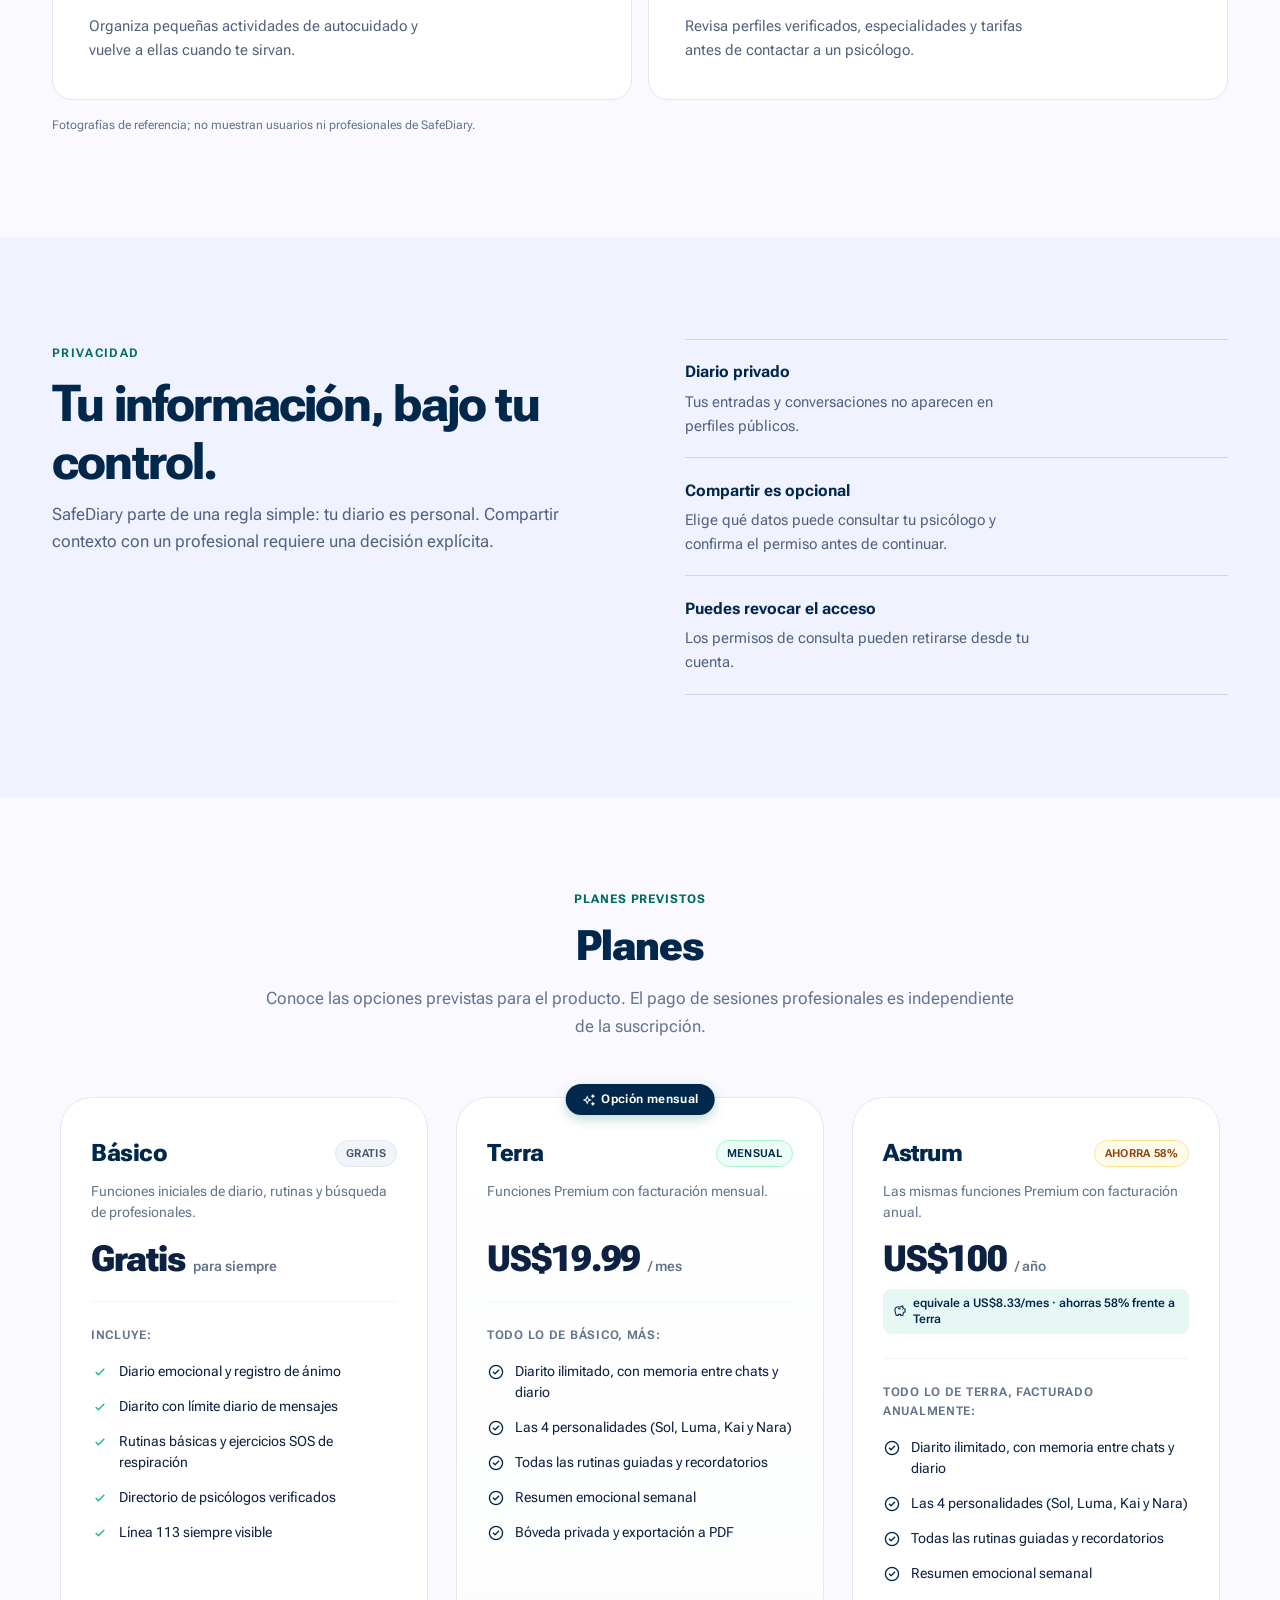
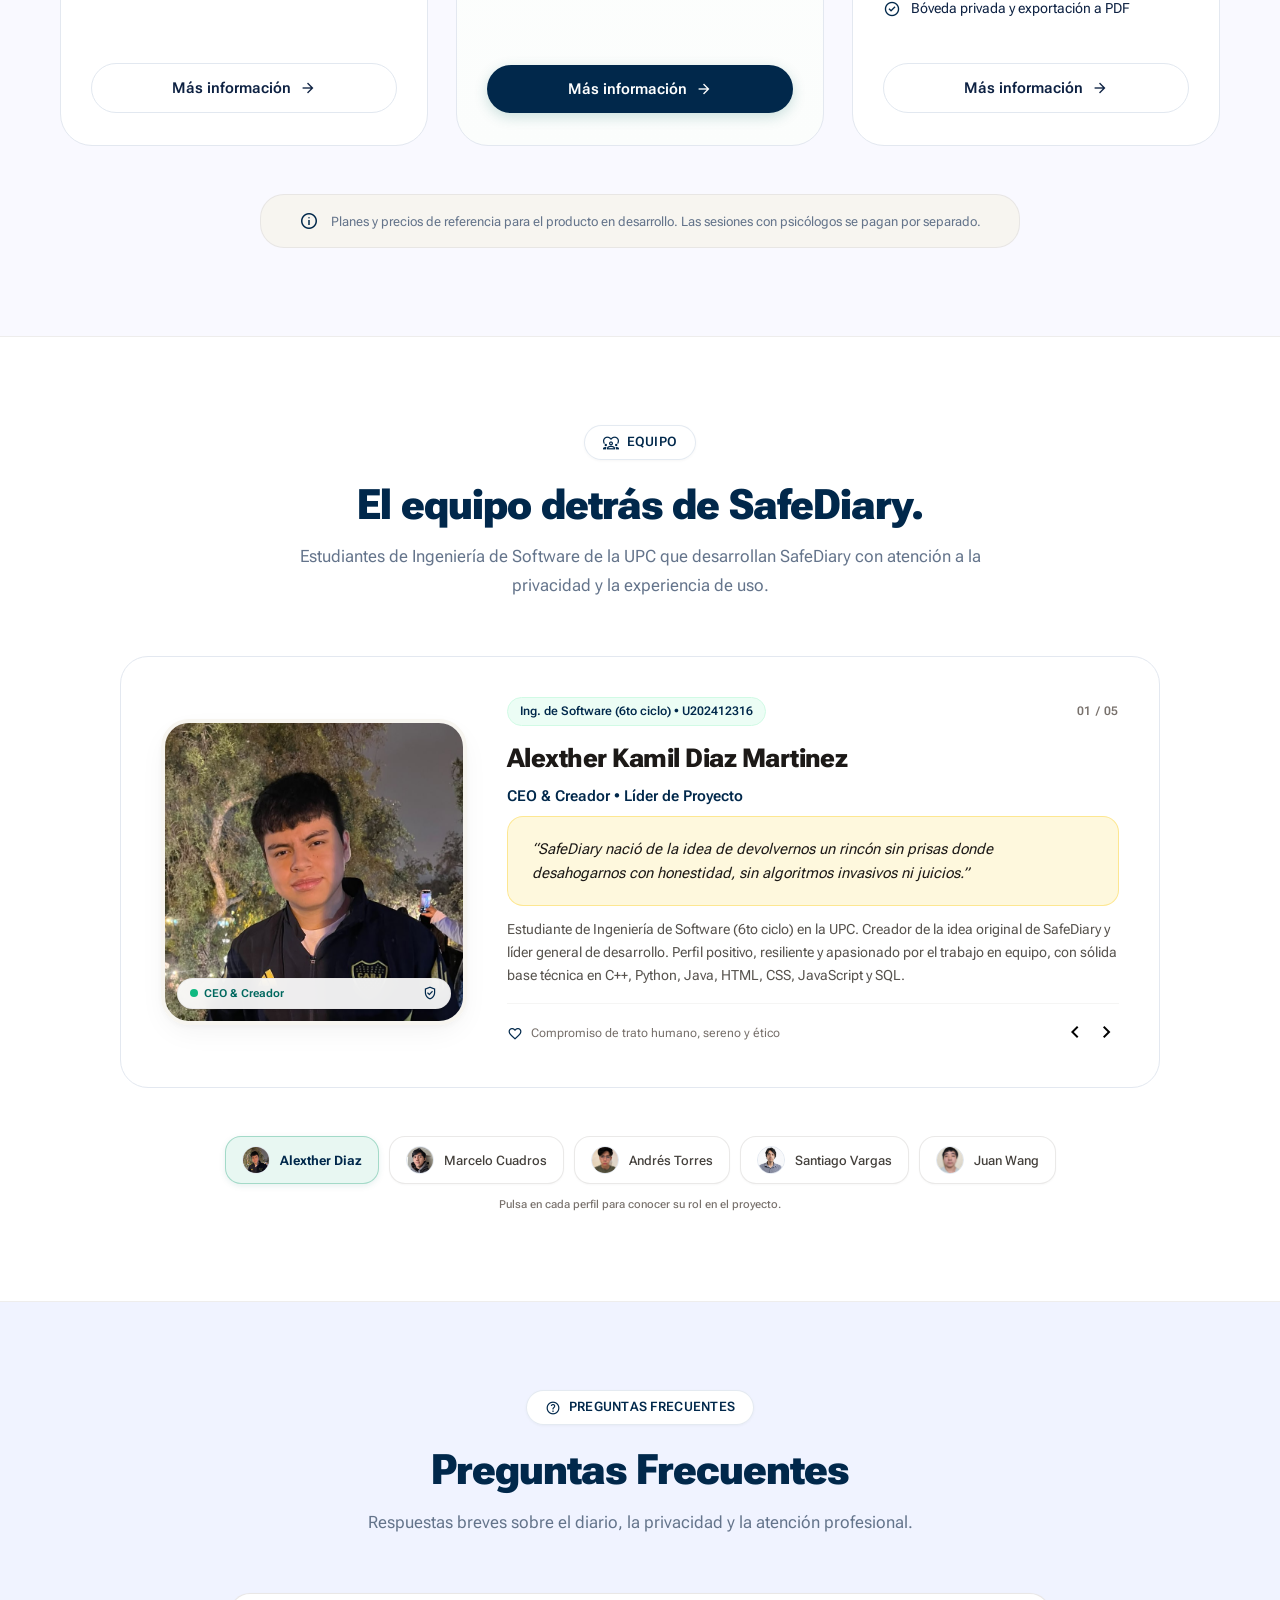
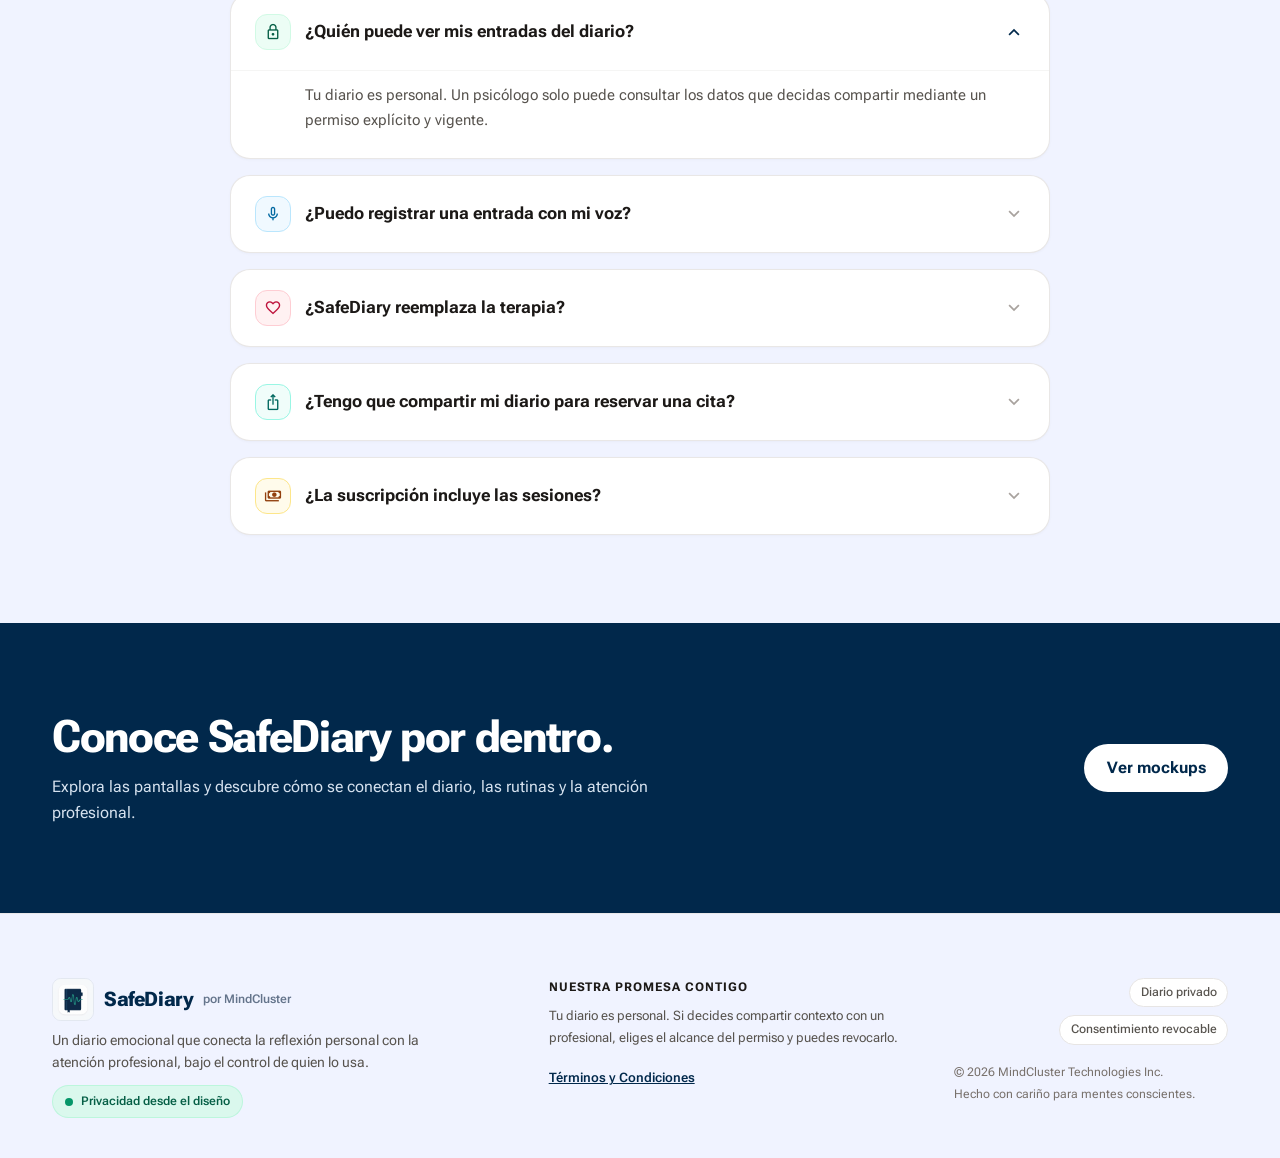
==== commit a5cdb7ec: "feat: refresh landing and interactive screen carousel" ====
--- a/index.html
+++ b/index.html
@@ -3,22 +3,23 @@
 <head>
   <meta charset="UTF-8">
   <meta name="viewport" content="width=device-width, initial-scale=1.0">
-  <title>SafeDiary • Tu refugio personal y cálido de reflexión</title>
-  <meta name="description" content="SafeDiary es tu diario personal íntimo, privado y seguro desarrollado por MindCluster. Reflexiona, respira con calma y cuida tu bienestar emocional sin juicios.">
-  <meta name="theme-color" content="#00685f">
+  <title>SafeDiary — Diario emocional y atención profesional</title>
+  <meta name="description" content="Registra emociones, explora tus cambios y conoce psicólogos verificados. En SafeDiary tú decides qué información compartir.">
+  <meta name="theme-color" content="#01284B">
 
   <!-- Favicon -->
-  <link rel="icon" type="image/svg+xml" href="assets/images/logo.svg">
-
-  <!-- Google Fonts: Plus Jakarta Sans & Material Symbols -->
+  <link rel="icon" type="image/jpeg" href="assets/images/safediary-logo.jpeg">
+
+  <!-- Tipografía de SafeDiary e iconos de la interfaz -->
   <link rel="preconnect" href="https://fonts.googleapis.com">
   <link rel="preconnect" href="https://fonts.gstatic.com" crossorigin>
-  <link href="https://fonts.googleapis.com/css2?family=Plus+Jakarta+Sans:wght@400;500;600;700;800&display=swap" rel="stylesheet">
+  <link href="https://fonts.googleapis.com/css2?family=Roboto+Flex:wght@400;500;600;700;800&display=swap" rel="stylesheet">
   <link href="https://fonts.googleapis.com/css2?family=Material+Symbols+Outlined:wght,FILL@100..700,0..1&display=swap" rel="stylesheet">
 
   <!-- Stylesheets -->
   <link rel="stylesheet" href="assets/css/variables.css">
   <link rel="stylesheet" href="assets/css/main.css">
+  <link rel="stylesheet" href="assets/css/landing-refresh.css">
 </head>
 <body>
 
@@ -28,486 +29,131 @@
   <main>
     <!-- Seccion principal -->
     <section class="hero" id="espacio">
-      <div class="hero__aura"></div>
       <div class="container hero__content">
-        <!-- Reassurance Badge -->
-        <div class="badge-tag badge-tag--pulse-dot">
-          <span data-i18n="heroBadge">Tu rincón seguro • Libre de juicios • 100% privado</span>
-        </div>
-
+        <span class="hero__eyebrow" data-i18n="heroBadge">DIARIO EMOCIONAL · ATENCIÓN PROFESIONAL</span>
         <h1 class="hero__title">
-          <span data-i18n="heroTitlePrefix">¿Cómo te sientes hoy?</span>
-          <span class="hero__title-accent" data-i18n="heroTitleAccent">Tómate un momento para ti.</span>
+          <span data-i18n="heroTitlePrefix">Entiende cómo te sientes.</span>
+          <span class="hero__title-accent" data-i18n="heroTitleAccent">Decide qué hacer después.</span>
         </h1>
-
         <p class="hero__desc" data-i18n="heroSubtitle">
-          Un espacio íntimo donde ser tú mismo, ordenar tus pensamientos al final del día y encontrar paz con una taza de té.
+          Registra tus emociones por texto o voz, observa tus cambios y, cuando lo necesites, conecta con un psicólogo verificado. Tú eliges qué compartir.
         </p>
-
-        <!-- The Journal Notebook Card -->
-        <div class="journal-card" id="journalCard">
-          <div class="journal-card__header">
-            <div class="journal-card__meta">
-              <span class="material-symbols-outlined">light_mode</span>
-              <span data-i18n="journalHeaderMeta">Reflexión de hoy • Solo para tus ojos</span>
-            </div>
-            <div class="journal-card__security-pill">
-              <span class="material-symbols-outlined" style="font-size: 0.95rem;">lock</span>
-              <span data-i18n="journalEncryptionPill">Cifrado en tu dispositivo</span>
-            </div>
-          </div>
-
-          <textarea
-            class="journal-card__textarea"
-            id="journalPromptArea"
-            rows="3"
-            data-i18n-placeholder="journalPlaceholder"
-            placeholder="Hoy he sentido que el día se me escapaba de las manos, pero quiero agradecer este momento de calma..."></textarea>
-
-          <div class="journal-card__footer">
-            <div class="journal-card__actions">
-              <button type="button" class="action-pill-btn" id="recordVoiceBtn">
-                <span class="material-symbols-outlined" id="recordIcon" style="color: var(--color-primary); font-size: 1.125rem;">mic</span>
-                <span id="recordLabel" data-i18n="btnRecordVoice">Grabar nota de voz</span>
-                <span class="recording-indicator" id="recordingBadge" data-i18n="btnVoiceRecording">GRABANDO</span>
-              </button>
-
-              <button type="button" class="action-pill-btn action-pill-btn--amber" id="inspirationBtn">
-                <span class="material-symbols-outlined" style="font-size: 1.125rem;">auto_stories</span>
-                <span data-i18n="btnInspiration">Inspiración para escribir</span>
-              </button>
-            </div>
-
-            <button type="button" class="btn btn--primary" id="saveReflectionBtn">
-              <span data-i18n="btnSaveReflection">Guardar reflexión</span>
-              <span class="material-symbols-outlined" style="font-size: 1.125rem;">check_circle</span>
-            </button>
-          </div>
-
-          <!-- Modal de confirmacion -->
-          <div class="reflection-drawer" id="reflectionDrawer">
-            <span class="flex items-center gap-2 font-medium">
-              <span class="material-symbols-outlined" style="font-size: 1.125rem; color: #059669;">verified</span>
-              <span class="drawer-message" data-i18n="reflectionSavedFeedback">Guardado con cariño en la memoria de tu dispositivo. Nadie más tiene acceso.</span>
-            </span>
-            <span style="font-size: 0.6875rem; color: #78716c;" data-i18n="reflectionSavedSub">Tu refugio intacto</span>
-          </div>
-        </div>
-
-        <!-- Supportive Pill Suggestions -->
-        <div class="supportive-pills-wrap">
-          <button type="button" class="supportive-pill-btn">
-            <span class="material-symbols-outlined" style="color: var(--color-primary); font-size: 1.125rem;">sentiment_satisfied</span>
-            <span data-i18n="pillPrompt1">Hablar con calma</span>
-          </button>
-          <button type="button" class="supportive-pill-btn">
-            <span class="material-symbols-outlined" style="color: #d97706; font-size: 1.125rem;">coffee</span>
-            <span data-i18n="pillPrompt2">Reflexión matutina</span>
-          </button>
-          <button type="button" class="supportive-pill-btn">
-            <span class="material-symbols-outlined" style="color: #f43f5e; font-size: 1.125rem;">favorite</span>
-            <span data-i18n="pillPrompt3">Soltar la sobrecarga</span>
-          </button>
-        </div>
-
-        <!-- Trust assurances -->
-        <div class="trust-assurances-row">
-          <span class="trust-item">
-            <span class="material-symbols-outlined">lock_reset</span>
-            <span data-i18n="trustPillar1">Sin servidores leyendo tus cartas</span>
-          </span>
-          <span style="color: #d6d3d1;">•</span>
-          <span class="trust-item">
-            <span class="material-symbols-outlined">shield</span>
-            <span data-i18n="trustPillar2">Claves en tu móvil</span>
-          </span>
-          <span style="color: #d6d3d1;">•</span>
-          <span class="trust-item">
-            <span class="material-symbols-outlined">volunteer_activism</span>
-            <span data-i18n="trustPillar3">Diseñado para sanar</span>
-          </span>
-        </div>
-      </div>
-    </section>
-
-    <!-- Tarjetas de tranquilidad -->
-    <section class="reassurance-section">
+        <div class="hero__actions">
+          <a href="#app" class="btn btn--primary" data-i18n="btnSeeApp">Ver la app</a>
+          <a href="#respirar" class="hero__text-link" data-i18n="heroSecondaryAction">Conocer las funciones</a>
+        </div>
+        <p class="hero__note" data-i18n="heroPrototypeNote">Una vista del producto que estamos construyendo.</p>
+      </div>
+    </section>
+
+    <section class="app-preview" id="app" aria-labelledby="appPreviewTitle">
       <div class="container">
-        <div class="reassurance-bar">
-          <div class="reassurance-grid">
-            <div class="reassurance-item">
-              <div class="reassurance-icon-box reassurance-icon-box--emerald">
-                <span class="material-symbols-outlined" style="font-size: 22px;">lock_clock</span>
-              </div>
-              <div>
-                <div class="reassurance-item__title" data-i18n="reassurance1Title">Tu candado personal</div>
-                <p class="reassurance-item__desc" data-i18n="reassurance1Desc">Cifrado de grado bancario que vive única y exclusivamente en tu móvil.</p>
-              </div>
-            </div>
-
-            <div class="reassurance-item">
-              <div class="reassurance-icon-box reassurance-icon-box--amber">
-                <span class="material-symbols-outlined" style="font-size: 22px;">spa</span>
-              </div>
-              <div>
-                <div class="reassurance-item__title" data-i18n="reassurance2Title">Ejercicios amables</div>
-                <p class="reassurance-item__desc" data-i18n="reassurance2Desc">Preguntas guiadas para desenredar el nudo en el pecho paso a paso.</p>
-              </div>
-            </div>
-
-            <div class="reassurance-item">
-              <div class="reassurance-icon-box reassurance-icon-box--sky">
-                <span class="material-symbols-outlined" style="font-size: 22px;">heart_broken</span>
-              </div>
-              <div>
-                <div class="reassurance-item__title" data-i18n="reassurance3Title">Cero publicidad</div>
-                <p class="reassurance-item__desc" data-i18n="reassurance3Desc">Tus vivencias no se venden ni se usan para entrenar algoritmos comerciales.</p>
-              </div>
-            </div>
-
-            <div class="reassurance-item">
-              <div class="reassurance-icon-box reassurance-icon-box--rose">
-                <span class="material-symbols-outlined" style="font-size: 22px;">fingerprint</span>
-              </div>
-              <div>
-                <div class="reassurance-item__title" data-i18n="reassurance4Title">Huella y FaceID</div>
-                <p class="reassurance-item__desc" data-i18n="reassurance4Desc">Se bloquea al instante cuando sales de la app. Máxima tranquilidad.</p>
-              </div>
-            </div>
-          </div>
-        </div>
-      </div>
-    </section>
-
-    <!-- Caracteristicas de paz interior y bienestar -->
-    <section class="section" id="respirar">
+        <div class="app-preview__header">
+          <div>
+            <span class="app-preview__eyebrow" data-i18n="previewEyebrow">DENTRO DE SAFEDIARY</span>
+            <h2 id="appPreviewTitle" data-i18n="previewTitle">Conoce las pantallas de SafeDiary</h2>
+            <p data-i18n="previewDescription">Explora Inicio, Diarito, Rutinas, Psicólogos y Mis citas.</p>
+          </div>
+          <div class="app-preview__controls">
+            <button type="button" class="app-preview__arrow" id="previewPrev" aria-label="Pantalla anterior">←</button>
+            <span class="app-preview__count" id="previewCount" aria-live="polite">01 / 05</span>
+            <button type="button" class="app-preview__arrow" id="previewNext" aria-label="Pantalla siguiente">→</button>
+          </div>
+        </div>
+        <div class="app-preview__track" id="previewTrack" role="region" aria-roledescription="carrusel" aria-label="Pantallas de SafeDiary" tabindex="0">
+          <article class="app-preview__slide">
+            <div class="app-preview__phone"><img src="assets/images/mockups/inicio.png" alt="Inicio de SafeDiary con cuestionario de ánimo y acceso al diario" loading="lazy" decoding="async"></div>
+            <div class="app-preview__caption"><span>01 / 05</span><h3 data-i18n="previewHomeTitle">Inicio</h3><p data-i18n="previewHomeDesc">Registra tu estado de ánimo y accede al diario.</p></div>
+          </article>
+          <article class="app-preview__slide">
+            <div class="app-preview__phone"><img src="assets/images/mockups/diarito.png" alt="Chat de Diarito con sugerencias para iniciar una conversación" loading="lazy" decoding="async"></div>
+            <div class="app-preview__caption"><span>02 / 05</span><h3 data-i18n="previewDiaritoTitle">Diarito</h3><p data-i18n="previewDiaritoDesc">Inicia una conversación de apoyo reflexivo.</p></div>
+          </article>
+          <article class="app-preview__slide">
+            <div class="app-preview__phone"><img src="assets/images/mockups/rutinas.png" alt="Pantalla de Rutinas con ejercicios de alivio inmediato y hábitos diarios" loading="lazy" decoding="async"></div>
+            <div class="app-preview__caption"><span>03 / 05</span><h3 data-i18n="previewRoutinesTitle">Rutinas</h3><p data-i18n="previewRoutinesDesc">Organiza hábitos y ejercicios breves.</p></div>
+          </article>
+          <article class="app-preview__slide">
+            <div class="app-preview__phone"><img src="assets/images/mockups/psicologos.png" alt="Directorio de psicólogos con especialidad, disponibilidad y tarifa" loading="lazy" decoding="async"></div>
+            <div class="app-preview__caption"><span>04 / 05</span><h3 data-i18n="previewCareTitle">Psicólogos</h3><p data-i18n="previewCareDesc">Consulta perfiles, disponibilidad y tarifas.</p></div>
+          </article>
+          <article class="app-preview__slide">
+            <div class="app-preview__phone"><img src="assets/images/mockups/mis-citas.png" alt="Mis citas con próximas sesiones y conversaciones activas" loading="lazy" decoding="async"></div>
+            <div class="app-preview__caption"><span>05 / 05</span><h3 data-i18n="previewAppointmentsTitle">Mis citas</h3><p data-i18n="previewAppointmentsDesc">Revisa citas confirmadas y conversaciones activas.</p></div>
+          </article>
+        </div>
+        <p class="app-preview__disclaimer" data-i18n="previewDisclaimer">Pantallas del prototipo actual de SafeDiary.</p>
+      </div>
+    </section>
+
+    <!-- Funciones de la aplicación -->
+    <section class="feature-section" id="respirar">
       <div class="container">
-        <!-- Section Header -->
-        <div class="section-header--left">
-          <div style="max-width: 620px;">
-            <span class="section-category" data-i18n="bentoTag">Un espacio pensado para ti</span>
-            <h2 class="section-title" data-i18n="bentoTitle">Tu refugio personal para ordenar tus pensamientos.</h2>
-          </div>
-          <p class="section-subtitle" style="max-width: 440px;" data-i18n="bentoSubtitle">
-            Cada rincón de SafeDiary está creado para brindarte serenidad, un ritmo sin prisas y la sensación hogareña de estar a salvo.
-          </p>
-        </div>
-
-        <div class="bento-grid-wrap">
-          <!-- Bento Row 1: Voice & Gentle Patterns -->
-          <div class="bento-row bento-row--7-5">
-            <!-- Voice Reflection Card (7 cols) -->
-            <div class="bento-card">
-              <div>
-                <div class="bento-card__badge-row">
-                  <span class="bento-card__badge bento-card__badge--emerald" data-i18n="voiceTag">Voz acogedora</span>
-                  <span style="font-size: 0.75rem; color: #78716c; font-weight: 500;" data-i18n="voiceSession">Sesión de 4 minutos</span>
-                </div>
-                <h3 class="bento-card__title" data-i18n="voiceTitle">Un diario que te escucha con ternura</h3>
-                <p class="bento-card__desc" data-i18n="voiceDesc">
-                  Habla en voz alta cuando las manos estén cansadas. Tu voz se transcribe en tu propio teléfono y el audio se desvanece de inmediato, como un suspiro en una tarde de lluvia.
-                </p>
-              </div>
-
-              <!-- Soft waveform preview -->
-              <div class="waveform-box">
-                <div class="waveform-meta">
-                  <span style="display: flex; align-items: center; gap: 0.35rem; font-weight: 600; color: #1c1917;">
-                    <span style="width: 8px; height: 8px; border-radius: 50%; background: #00685f;"></span>
-                    <span data-i18n="voiceTone">Tono: Desahogo suave y reconfortante</span>
-                  </span>
-                  <span style="color: #00685f; font-weight: 700;" data-i18n="voiceLocalBadge">100% en tu teléfono</span>
-                </div>
-
-                <!-- Soft cozy bars -->
-                <div class="waveform-bars">
-                  <span class="waveform-bar" style="height: 1.5rem; background: #99f6e4;"></span>
-                  <span class="waveform-bar" style="height: 2.5rem; background: #5eead4;"></span>
-                  <span class="waveform-bar" style="height: 3rem; background: #008378;"></span>
-                  <span class="waveform-bar" style="height: 2rem; background: #fde68a;"></span>
-                  <span class="waveform-bar" style="height: 3.5rem; background: #00685f;"></span>
-                  <span class="waveform-bar" style="height: 2.5rem; background: #2dd4bf;"></span>
-                  <span class="waveform-bar" style="height: 1.5rem; background: #5eead4;"></span>
-                  <span class="waveform-bar" style="height: 3rem; background: #008378;"></span>
-                  <span class="waveform-bar" style="height: 2rem; background: #fbbf24;"></span>
-                  <span class="waveform-bar" style="height: 2.75rem; background: #00685f;"></span>
-                  <span class="waveform-bar" style="height: 1.25rem; background: #99f6e4;"></span>
-                </div>
-
-                <p class="waveform-quote" data-i18n="voiceQuote">
-                  “Al cerrar el portátil hoy, noté cómo caía el peso en los hombros... pero respiré hondo y puse música suave...”
-                </p>
-              </div>
-
-              <div style="display: flex; align-items: center; gap: 0.5rem; font-size: 0.8125rem; font-weight: 600; color: #00685f;">
-                <span data-i18n="voiceFooter">Sin telemetría en la nube • Conversación pura</span>
-                <span class="material-symbols-outlined" style="font-size: 16px;">arrow_forward</span>
-              </div>
-            </div>
-
-            <!-- Gentle Mood Patterns Card (5 cols) -->
-            <div class="bento-card" id="bienestar">
-              <div>
-                <div class="bento-card__badge-row">
-                  <span class="bento-card__badge bento-card__badge--sky" data-i18n="moodTag">Bienestar diario</span>
-                </div>
-                <h3 class="bento-card__title" data-i18n="moodTitle">Descubre tus momentos de calma</h3>
-                <p class="bento-card__desc" data-i18n="moodDesc">
-                  Descubre qué días te sientes más sereno y qué hábitos te devuelven la sonrisa, con gráficos amables y sencillos.
-                </p>
-              </div>
-
-              <!-- Soft Chart -->
-              <div class="mood-chart-box">
-                <div class="mood-chart-meta">
-                  <span style="color: #292524;" data-i18n="moodLevelLabel">Nivel de serenidad</span>
-                  <span style="color: #00685f;" data-i18n="moodLevelValue">+22% de tranquilidad</span>
-                </div>
-
-                <svg class="w-full overflow-visible" style="height: 70px;" viewBox="0 0 280 70">
-                  <defs>
-                    <linearGradient id="warmGrad" x1="0" x2="0" y1="0" y2="1">
-                      <stop offset="0%" stop-color="#008378" stop-opacity="0.25"></stop>
-                      <stop offset="100%" stop-color="#008378" stop-opacity="0.0"></stop>
-                    </linearGradient>
-                  </defs>
-                  <path d="M0,52 Q40,48 70,36 T140,38 T210,22 T280,14 L280,70 L0,70 Z" fill="url(#warmGrad)"></path>
-                  <path d="M0,52 Q40,48 70,36 T140,38 T210,22 T280,14" fill="none" stroke="#008378" stroke-linecap="round" stroke-width="3"></path>
-                  <circle cx="210" cy="22" fill="#008378" r="4.5"></circle>
-                  <circle cx="280" cy="14" fill="#f59e0b" r="5"></circle>
-                </svg>
-
-                <div class="mood-days-row">
-                  <span data-i18n="chartDayMon">Lunes</span>
-                  <span data-i18n="chartDayWed">Miércoles</span>
-                  <span data-i18n="chartDayFri">Viernes</span>
-                  <span data-i18n="chartDaySun">Domingo</span>
-                </div>
-              </div>
-
-              <div style="display: flex; flex-wrap: wrap; gap: 0.5rem;">
-                <span class="bento-card__badge bento-card__badge--emerald" data-i18n="moodPill1">Tardes de lectura: +Grounded</span>
-                <span class="bento-card__badge bento-card__badge--amber" data-i18n="moodPill2">Menos sobrepensar</span>
-              </div>
-            </div>
-          </div>
-
-          <!-- Bento Row 2: Breathing & Friendly Summary -->
-          <div class="bento-row bento-row--5-7">
-            <!-- 4-7-8 Breathing Pacer (5 cols) -->
-            <div class="bento-card breathing-bento-card">
-              <div>
-                <span class="bento-card__badge bento-card__badge--emerald" data-i18n="breathTag">Ritmo y paz interior</span>
-                <h3 class="bento-card__title" style="margin-top: 0.75rem;" data-i18n="breathTitle">Respira hondo y suelta la carga</h3>
-                <p class="bento-card__desc" data-i18n="breathDesc">
-                  Tómate un descanso consciente con el método 4-7-8. Un ciclo amable para calmar el ritmo cardíaco cuando el día aprieta.
-                </p>
-              </div>
-
-              <!-- Cozy Breathing Orb -->
-              <div class="breathing-orb-box">
-                <div class="breathing-orb-outer" id="breathingOrb">
-                  <div class="breathing-orb-inner">
-                    <span class="material-symbols-outlined" style="font-size: 26px;">air</span>
-                  </div>
-                </div>
-                <span style="margin-top: 0.875rem; font-size: 0.875rem; font-weight: 700; color: #1c1917;" id="breathingStateText" data-i18n="breathStateReady">Listo para comenzar</span>
-                <span style="font-size: 0.75rem; color: #78716c;" id="breathingSubText" data-i18n="breathSubInhale">Siente cómo el pecho se ensancha</span>
-              </div>
-
-              <button type="button" class="btn btn--primary" id="breathingToggleBtn" style="width: 100%;">
-                <span class="material-symbols-outlined" style="font-size: 18px;">favorite</span>
-                <span class="btn-label" data-i18n="btnStartExercise">Iniciar ejercicio de respiración</span>
-              </button>
-            </div>
-
-            <!-- Empathetic Note Sharing (7 cols) -->
-            <div class="bento-card">
-              <div>
-                <div class="bento-card__badge-row">
-                  <span class="bento-card__badge bento-card__badge--amber" data-i18n="shareTag">Apoyo y compañía</span>
-                  <span style="font-size: 0.75rem; color: #78716c; font-weight: 500;" data-i18n="shareSession">Exportación segura</span>
-                </div>
-                <h3 class="bento-card__title" data-i18n="shareTitle">Comparte tus avances con quien te cuida</h3>
-                <p class="bento-card__desc" data-i18n="shareDesc">
-                  Si visitas a un terapeuta o compartes tus reflexiones con un ser querido, genera un resumen ordenado y limpio, protegiendo siempre tus secretos más íntimos.
-                </p>
-              </div>
-
-              <!-- Sharing Preview Box -->
-              <div class="sharing-preview-box">
-                <div class="sharing-preview-header">
-                  <div style="display: flex; align-items: center; gap: 0.5rem;">
-                    <span class="material-symbols-outlined" style="color: var(--color-primary); font-size: 20px;">mark_email_read</span>
-                    <span style="font-size: 0.875rem; font-weight: 700; color: #1c1917;" data-i18n="shareFileName">Resumen_Para_Mi_Sesion.pdf</span>
-                  </div>
-                  <span class="bento-card__badge bento-card__badge--emerald" style="font-size: 0.6875rem;" data-i18n="shareStatus">Listo</span>
-                </div>
-
-                <div class="sharing-metrics-grid">
-                  <div class="sharing-metric-card">
-                    <div style="font-size: 0.625rem; font-weight: 700; text-transform: uppercase; color: #78716c;" data-i18n="shareBox1Title">Tema central</div>
-                    <div style="font-size: 0.8125rem; font-weight: 700; color: #1c1917; margin-top: 0.2rem;" data-i18n="shareBox1Value">Autoexigencia</div>
-                  </div>
-                  <div class="sharing-metric-card">
-                    <div style="font-size: 0.625rem; font-weight: 700; text-transform: uppercase; color: #78716c;" data-i18n="shareBox2Title">Progreso</div>
-                    <div style="font-size: 0.8125rem; font-weight: 700; color: #00685f; margin-top: 0.2rem;" data-i18n="shareBox2Value">Más compasión</div>
-                  </div>
-                  <div class="sharing-metric-card">
-                    <div style="font-size: 0.625rem; font-weight: 700; text-transform: uppercase; color: #78716c;" data-i18n="shareBox3Title">Días de paz</div>
-                    <div style="font-size: 0.8125rem; font-weight: 700; color: #1c1917; margin-top: 0.2rem;" data-i18n="shareBox3Value">5 de 7 días</div>
-                  </div>
-                </div>
-              </div>
-
-              <div style="display: flex; flex-direction: column; gap: 0.75rem;">
-                <div style="display: flex; align-items: center; justify-content: space-between; flex-wrap: wrap; gap: 0.75rem;">
-                  <span style="font-size: 0.75rem; color: #78716c;" data-i18n="shareFootnote">Tú decides qué párrafos incluir y qué omitir.</span>
-                  <button type="button" class="btn btn--outline" style="background: #1c1917; color: white; border: none;" data-i18n="btnCreateConsultation">
-                    Crear cuaderno de consulta
-                  </button>
-                </div>
-              </div>
-            </div>
-          </div>
-        </div>
-      </div>
-    </section>
-
-    <!-- Comparativa de privacidad -->
-    <section class="section section--white" id="privacidad">
-      <div class="container">
-        <div class="section-header">
-          <span class="section-category" data-i18n="privacyTag">Privacidad que te abraza</span>
-          <h2 class="section-title" data-i18n="privacyTitle">Tu privacidad es sagrada y 100% tuya.</h2>
-          <p class="section-subtitle" data-i18n="privacySubtitle">
-            Las aplicaciones convencionales guardan tus notas en servidores donde empleados o algoritmos pueden leerlas. En SafeDiary, tu intimidad está protegida bajo siete llaves que solo tú tienes.
-          </p>
-        </div>
-
-        <div class="privacy-compare-grid">
-          <!-- Apps tradicionales en la nube -->
-          <div class="privacy-compare-card--cloud">
-            <div class="privacy-card__header-row">
-              <span class="privacy-card__header-title" data-i18n="privacyOtherTitle">Otras notas y diarios en la nube</span>
-              <span class="material-symbols-outlined privacy-card__header-icon--rose">cancel</span>
-            </div>
-            <ul class="privacy-points-list">
-              <li class="privacy-point-item">
-                <span class="material-symbols-outlined privacy-point-icon--rose">close</span>
-                <span data-i18n="privacyOtherPoint1">Tus textos se transmiten a bases de datos lejanas con contraseñas maestras de empresa.</span>
-              </li>
-              <li class="privacy-point-item">
-                <span class="material-symbols-outlined privacy-point-icon--rose">close</span>
-                <span data-i18n="privacyOtherPoint2">Se analizan palabras clave para segmentar anuncios y rastrear tu estado emocional.</span>
-              </li>
-              <li class="privacy-point-item">
-                <span class="material-symbols-outlined privacy-point-icon--rose">close</span>
-                <span data-i18n="privacyOtherPoint3">Si sufren una filtración o cambio de dueño, tus diarios pueden quedar expuestos.</span>
-              </li>
-            </ul>
-          </div>
-
-          <!-- SafeDiary Destacada -->
-          <div class="privacy-compare-card--safediary">
-            <div class="privacy-card__header-row">
-              <div class="safediary-brand-pill">
-                <span data-i18n="privacySafeTitle">SafeDiary</span>
-                <span class="safediary-brand-dot"></span>
-              </div>
-              <span class="material-symbols-outlined privacy-card__header-icon--teal">verified</span>
-            </div>
-            <ul class="privacy-points-list">
-              <li class="privacy-point-item">
-                <span class="material-symbols-outlined privacy-point-icon--teal">check_circle</span>
-                <span><strong data-i18n="privacySafePoint1Title">Cero conocimiento:</strong> <span data-i18n="privacySafePoint1Text">Solo tu teléfono tiene la llave matemática para descifrar tus palabras.</span></span>
-              </li>
-              <li class="privacy-point-item">
-                <span class="material-symbols-outlined privacy-point-icon--teal">check_circle</span>
-                <span><strong data-i18n="privacySafePoint2Title">Inteligencia local:</strong> <span data-i18n="privacySafePoint2Text">Si usas resúmenes, se ejecutan en el chip de tu móvil sin enviar texto a Internet.</span></span>
-              </li>
-              <li class="privacy-point-item">
-                <span class="material-symbols-outlined privacy-point-icon--teal">check_circle</span>
-                <span><strong data-i18n="privacySafePoint3Title">Libertad absoluta:</strong> <span data-i18n="privacySafePoint3Text">Puedes borrar, exportar o guardar una copia física en cualquier instante.</span></span>
-              </li>
-            </ul>
-          </div>
-        </div>
-      </div>
-    </section>
-
-    <!-- Vista previa de la experiencia de diario -->
-    <section class="section section--alt">
-      <div class="container">
-        <div class="story-grid">
-          <!-- Sample Entry Notebook -->
-          <div>
-            <div class="sample-notebook-card">
-              <div class="sample-notebook-header">
-                <div style="display: flex; align-items: center; gap: 0.75rem;">
-                  <div style="width: 2.5rem; height: 2.5rem; border-radius: 1rem; background: rgba(254, 243, 199, 0.7); display: flex; align-items: center; justify-content: center; color: #92400e;">
-                    <span class="material-symbols-outlined" style="font-size: 20px;">nightlight</span>
-                  </div>
-                  <div>
-                    <h4 style="font-size: 0.9375rem; font-weight: 700; color: #1c1917;" data-i18n="storyNoteTitle">Momento de descompresión</h4>
-                    <p style="font-size: 0.75rem; color: #78716c;" data-i18n="storyNoteMeta">Ayer a las 22:45 • Una taza de manzanilla</p>
-                  </div>
-                </div>
-                <span class="bento-card__badge bento-card__badge--emerald" data-i18n="storyNoteSerene">Sereno</span>
-              </div>
-
-              <div class="sample-notebook-body" data-i18n="storyNoteBody">
-                “El día fue ajetreado y sentía que no llegaba a todo. Pero sentarme estos cinco minutos en el sofá con la luz tenue me recordó que no tengo que solucionar el mundo en un solo día. Mañana será otro día y merezco descansar.”
-              </div>
-
-              <!-- Encouragement note -->
-              <div class="compassion-box">
-                <span class="material-symbols-outlined" style="color: #b45309; font-size: 20px; flex-shrink: 0; margin-top: 0.15rem;">favorite</span>
-                <div>
-                  <div style="font-size: 0.75rem; font-weight: 700; color: #78350f;" data-i18n="storyCompassionTag">Nota de compasión</div>
-                  <div style="font-size: 0.75rem; color: #57534e; margin-top: 0.15rem;" data-i18n="storyCompassionText">Recuerda cómo cambia tu perspectiva cuando te concedes el permiso de soltar las riendas.</div>
-                </div>
-              </div>
-            </div>
-          </div>
-
-          <!-- Narrative Copy & Key Stats -->
-          <div style="display: flex; flex-direction: column; gap: 1rem;">
-            <span class="section-category" data-i18n="storyTag">Tu tiempo vale oro</span>
-            <h2 class="section-title" data-i18n="storyTitle">Tus pensamientos más sinceros, sin algoritmos que te juzguen.</h2>
-            <p class="section-subtitle" data-i18n="storySubtitle">
-              SafeDiary no fue creado para mantenerte enganchado a una pantalla ni para coleccionar ‘likes’. Nació para brindarte un rincón acogedor donde soltar la armadura y reconectar con lo que verdaderamente importa.
-            </p>
-
-            <div class="story-metrics-row">
-              <div>
-                <div class="story-metric-num" style="color: #00685f;" data-i18n="stat1Num">100%</div>
-                <div class="story-metric-label" data-i18n="stat1Label">Privado y tuyo</div>
-              </div>
-              <div class="story-divider"></div>
-              <div>
-                <div class="story-metric-num" style="color: #b45309;" data-i18n="stat2Num">0</div>
-                <div class="story-metric-label" data-i18n="stat2Label">Anuncios o distracciones</div>
-              </div>
-              <div class="story-divider"></div>
-              <div>
-                <div class="story-metric-num" style="color: #1c1917;" data-i18n="stat3Num">Paz</div>
-                <div class="story-metric-label" data-i18n="stat3Label">A cualquier hora</div>
-              </div>
-            </div>
-          </div>
-        </div>
-      </div>
-    </section>
-
+        <div class="feature-section__intro">
+          <span class="app-preview__eyebrow" data-i18n="featuresEyebrow">QUÉ PUEDES HACER</span>
+          <h2 data-i18n="featuresTitle">Del registro personal al apoyo profesional.</h2>
+          <p data-i18n="featuresDescription">Cada función tiene un propósito claro y puedes avanzar a tu propio ritmo.</p>
+        </div>
+        <div class="feature-grid">
+          <article class="feature-card">
+            <img class="feature-card__image" src="assets/images/features/diario.jpg" alt="Persona escribiendo en un cuaderno junto a una ventana" data-i18n-alt="featureDiaryAlt" loading="lazy" decoding="async" width="1200" height="800">
+            <div class="feature-card__body">
+              <span class="feature-card__number">01</span>
+              <h3 data-i18n="featureDiaryTitle">Registra lo que sientes</h3>
+              <p data-i18n="featureDiaryDesc">Escribe una entrada o usa la voz. Tu diario es privado hasta que decidas compartir información.</p>
+            </div>
+          </article>
+          <article class="feature-card">
+            <img class="feature-card__image" src="assets/images/features/reflexion.jpg" alt="Manos sosteniendo un cuaderno abierto para revisar notas" data-i18n-alt="featureInsightsAlt" loading="lazy" decoding="async" width="1200" height="1800">
+            <div class="feature-card__body">
+              <span class="feature-card__number">02</span>
+              <h3 data-i18n="featureInsightsTitle">Reconoce cambios</h3>
+              <p data-i18n="featureInsightsDesc">Consulta tu historial y resúmenes para identificar patrones, sin tratarlos como diagnósticos.</p>
+            </div>
+          </article>
+          <article class="feature-card">
+            <img class="feature-card__image" src="assets/images/features/rutinas.jpg" alt="Persona haciendo estiramientos en casa con luz natural" data-i18n-alt="featureRoutinesAlt" loading="lazy" decoding="async" width="1200" height="800">
+            <div class="feature-card__body">
+              <span class="feature-card__number">03</span>
+              <h3 data-i18n="featureRoutinesTitle">Sostén tus rutinas</h3>
+              <p data-i18n="featureRoutinesDesc">Organiza pequeñas actividades de autocuidado y vuelve a ellas cuando te sirvan.</p>
+            </div>
+          </article>
+          <article class="feature-card">
+            <img class="feature-card__image" src="assets/images/features/atencion.jpg" alt="Dos personas conversando en un espacio de consulta" data-i18n-alt="featureCareAlt" loading="lazy" decoding="async" width="1200" height="800">
+            <div class="feature-card__body">
+              <span class="feature-card__number">04</span>
+              <h3 data-i18n="featureCareTitle">Busca atención</h3>
+              <p data-i18n="featureCareDesc">Revisa perfiles verificados, especialidades y tarifas antes de contactar a un psicólogo.</p>
+            </div>
+          </article>
+        </div>
+        <p class="feature-section__image-note" data-i18n="featureImageNote">Fotografías de referencia; no muestran usuarios ni profesionales de SafeDiary.</p>
+      </div>
+    </section>
+
+    <section class="privacy-section" id="privacidad">
+      <div class="container privacy-section__grid">
+        <div class="privacy-section__intro">
+          <span class="app-preview__eyebrow" data-i18n="privacyTag">PRIVACIDAD</span>
+          <h2 data-i18n="privacyTitle">Tu información, bajo tu control.</h2>
+          <p data-i18n="privacySubtitle">SafeDiary parte de una regla simple: tu diario es personal. Compartir contexto con un profesional requiere una decisión explícita.</p>
+        </div>
+        <div class="privacy-list">
+          <div><strong data-i18n="privacyPrinciple1Title">Diario privado</strong><p data-i18n="privacyPrinciple1Desc">Tus entradas y conversaciones no aparecen en perfiles públicos.</p></div>
+          <div><strong data-i18n="privacyPrinciple2Title">Compartir es opcional</strong><p data-i18n="privacyPrinciple2Desc">Elige qué datos puede consultar tu psicólogo y confirma el permiso antes de continuar.</p></div>
+          <div><strong data-i18n="privacyPrinciple3Title">Puedes revocar el acceso</strong><p data-i18n="privacyPrinciple3Desc">Los permisos de consulta pueden retirarse desde tu cuenta.</p></div>
+        </div>
+      </div>
+    </section>
     <!-- Seccion de planes y precios (US-020) -->
     <section class="section" id="planes">
       <div class="container">
         <div class="section-header">
-          <span class="section-category" data-i18n="pricingTag">Planes transparentes</span>
+          <span class="section-category" data-i18n="pricingTag">Planes previstos</span>
           <h2 class="section-title" data-i18n="pricingTitle">Planes</h2>
           <p class="section-subtitle" data-i18n="pricingSubtitle">
-            Elige el plan que mejor se adapte a tu camino hacia la serenidad. Comienza gratis o apoya tu bienestar con nuestros planes conscientes.
+            Conoce las opciones previstas para el producto. El pago de sesiones profesionales es independiente de la suscripción.
           </p>
         </div>
 
@@ -520,7 +166,7 @@
                 <span class="pricing-card__badge pricing-card__badge--free" data-i18n="planBasicBadge">Gratis</span>
               </div>
               <p class="pricing-card__desc" data-i18n="planBasicDesc">
-                Tu punto de partida para cuidar tus emociones y encontrar calma a diario.
+                Funciones iniciales de diario, rutinas y búsqueda de profesionales.
               </p>
               <div class="pricing-card__price-wrap">
                 <span class="pricing-card__price" data-i18n="planBasicPrice">Gratis</span>
@@ -555,8 +201,8 @@
             </div>
 
             <div class="pricing-card__footer">
-              <a href="#espacio?plan=basico" class="btn btn--outline pricing-cta-btn">
-                <span data-i18n="planBasicCta">Empezar gratis</span>
+              <a href="#faq" class="btn btn--outline pricing-cta-btn">
+                <span data-i18n="planBasicCta">Más información</span>
                 <span class="material-symbols-outlined" style="font-size: 18px;">arrow_forward</span>
               </a>
             </div>
@@ -566,7 +212,7 @@
           <div class="pricing-card pricing-card--popular">
             <div class="pricing-card__ribbon">
               <span class="material-symbols-outlined" style="font-size: 14px;">auto_awesome</span>
-              <span data-i18n="planTerraBadge">Más popular</span>
+              <span data-i18n="planTerraBadge">Opción mensual</span>
             </div>
 
             <div class="pricing-card__header">
@@ -575,7 +221,7 @@
                 <span class="pricing-card__badge pricing-card__badge--emerald" data-i18n="planTerraBilling">Mensual</span>
               </div>
               <p class="pricing-card__desc" data-i18n="planTerraDesc">
-                El refugio completo con apoyo ilimitado, memoria continua y compañía empática.
+                Funciones Premium con facturación mensual.
               </p>
               <div class="pricing-card__price-wrap">
                 <span class="pricing-card__price" data-i18n="planTerraPrice">US$19.99</span>
@@ -610,8 +256,8 @@
             </div>
 
             <div class="pricing-card__footer">
-              <a href="#espacio?plan=terra" class="btn btn--primary pricing-cta-btn">
-                <span data-i18n="planTerraCta">Elegir Terra</span>
+              <a href="#faq" class="btn btn--primary pricing-cta-btn">
+                <span data-i18n="planTerraCta">Más información</span>
                 <span class="material-symbols-outlined" style="font-size: 18px;">arrow_forward</span>
               </a>
             </div>
@@ -625,7 +271,7 @@
                 <span class="pricing-card__badge pricing-card__badge--amber" data-i18n="planAstrumBadge">Ahorra 58%</span>
               </div>
               <p class="pricing-card__desc" data-i18n="planAstrumDesc">
-                Todo el poder de Terra en una suscripción anual con la máxima tranquilidad.
+                Las mismas funciones Premium con facturación anual.
               </p>
               <div class="pricing-card__price-wrap">
                 <span class="pricing-card__price" data-i18n="planAstrumPrice">US$100</span>
@@ -664,8 +310,8 @@
             </div>
 
             <div class="pricing-card__footer">
-              <a href="#espacio?plan=astrum" class="btn btn--outline pricing-cta-btn">
-                <span data-i18n="planAstrumCta">Elegir Astrum</span>
+              <a href="#faq" class="btn btn--outline pricing-cta-btn">
+                <span data-i18n="planAstrumCta">Más información</span>
                 <span class="material-symbols-outlined" style="font-size: 18px;">arrow_forward</span>
               </a>
             </div>
@@ -676,7 +322,7 @@
         <div class="pricing-disclaimer">
           <span class="material-symbols-outlined pricing-disclaimer__icon">info</span>
           <p class="pricing-disclaimer__text" data-i18n="pricingDisclaimer">
-            Las sesiones con psicólogos se pagan aparte, por sesión. Puedes cancelar cuando quieras.
+            Planes y precios de referencia para el producto en desarrollo. Las sesiones con psicólogos se pagan por separado.
           </p>
         </div>
       </div>
@@ -688,11 +334,11 @@
         <div class="section-header">
           <div class="badge-tag">
             <span class="material-symbols-outlined" style="font-size: 16px;">diversity_1</span>
-            <span data-i18n="teamBadge">Las personas detrás del refugio</span>
-          </div>
-          <h2 class="section-title" data-i18n="teamTitle">Un equipo comprometido con tu calma y privacidad.</h2>
+            <span data-i18n="teamBadge">EQUIPO</span>
+          </div>
+          <h2 class="section-title" data-i18n="teamTitle">El equipo detrás de SafeDiary.</h2>
           <p class="section-subtitle" data-i18n="teamSubtitle">
-            Psicólogas, ingenieros de privacidad y diseñadores que creemos firmemente en la tecnología que abraza y no juzga.
+            Estudiantes de Ingeniería de Software de la UPC que desarrollan SafeDiary con atención a la privacidad y la experiencia de uso.
           </p>
         </div>
 
@@ -763,7 +409,7 @@
             <!-- Inyectado dinámicamente por team.js -->
           </div>
           <span style="font-size: 0.6875rem; color: #78716c; font-weight: 500;" data-i18n="teamTabsHelper">
-            Pulsa en cada perfil para conocer su rol en tu santuario digital
+            Pulsa en cada perfil para conocer su rol en el proyecto.
           </span>
         </div>
       </div>
@@ -775,11 +421,11 @@
         <div class="section-header">
           <div class="badge-tag">
             <span class="material-symbols-outlined" style="font-size: 16px;">help</span>
-            <span data-i18n="faqBadge">Dudas frecuentes resueltas con claridad</span>
+            <span data-i18n="faqBadge">PREGUNTAS FRECUENTES</span>
           </div>
           <h2 class="section-title" data-i18n="faqTitle">Preguntas Frecuentes</h2>
           <p class="section-subtitle" data-i18n="faqSubtitle">
-            Queremos que te sientas con total tranquilidad y transparencia. Si no encuentras tu respuesta, siempre puedes escribirnos con confianza.
+            Respuestas breves sobre el diario, la privacidad y la atención profesional.
           </p>
         </div>
 
@@ -789,70 +435,13 @@
       </div>
     </section>
 
-    <!-- Llamado a la accion y descarga movil -->
-    <section class="cta-section">
-      <div class="container">
-        <div class="cta-banner">
-          <div class="cta-aura--teal"></div>
-          <div class="cta-aura--amber"></div>
-
-          <div class="cta-grid">
-            <div style="display: flex; flex-direction: column; gap: 1rem;">
-              <div style="display: flex; align-items: center; gap: 0.5rem;">
-                <span class="material-symbols-outlined" style="color: #fde047; font-size: 20px;">wb_sunny</span>
-                <span style="font-size: 0.75rem; font-weight: 800; text-transform: uppercase; letter-spacing: 0.1em; color: #99f6e4;" data-i18n="ctaTag">
-                  Tu momento de calma empieza hoy
-                </span>
-              </div>
-
-              <h2 style="font-size: 2.25rem; font-weight: 800; line-height: 1.2; letter-spacing: -0.02em;" data-i18n="ctaTitle">
-                Lleva tu refugio contigo, allá donde vayas.
-              </h2>
-
-              <p style="font-size: 1rem; color: #ccfbf1; line-height: 1.7; max-width: 540px;" data-i18n="ctaSubtitle">
-                Descarga SafeDiary para iPhone y Android. Tu santuario personal listo para acompañarte al despertar o antes de dormir.
-              </p>
-
-              <div style="display: flex; flex-wrap: wrap; gap: 1rem; padding-top: 1rem;">
-                <a href="#" class="cta-app-btn cta-app-btn--apple">
-                  <span class="material-symbols-outlined" style="font-size: 24px;">phone_iphone</span>
-                  <div style="display: flex; flex-direction: column; text-align: left;">
-                    <span style="font-size: 0.625rem; text-transform: uppercase; color: #78716c; line-height: 1;" data-i18n="ctaBtnAvailableOn">Disponible en</span>
-                    <span style="font-size: 0.875rem; font-weight: 700; line-height: 1.2;" data-i18n="ctaBtnApple">Apple App Store</span>
-                  </div>
-                </a>
-
-                <a href="#" class="cta-app-btn cta-app-btn--google">
-                  <span class="material-symbols-outlined" style="font-size: 24px;">android</span>
-                  <div style="display: flex; flex-direction: column; text-align: left;">
-                    <span style="font-size: 0.625rem; text-transform: uppercase; color: #5eead4; line-height: 1;" data-i18n="ctaBtnDownloadOn">Descárgalo en</span>
-                    <span style="font-size: 0.875rem; font-weight: 700; line-height: 1.2;" data-i18n="ctaBtnGoogle">Google Play</span>
-                  </div>
-                </a>
-              </div>
-            </div>
-
-            <!-- Warm QR Card -->
-            <div class="qr-card">
-              <div class="qr-box">
-                <svg class="w-full h-full" style="color: #1c1917;" fill="currentColor" viewBox="0 0 100 100">
-                  <path d="M0,0 h30 v30 h-30 z M5,5 v20 h20 v-20 z M10,10 h10 v10 h-10 z"></path>
-                  <path d="M70,0 h30 v30 h-30 z M75,5 v20 h20 v-20 z M80,10 h10 v10 h-10 z"></path>
-                  <path d="M0,70 h30 v30 h-30 z M5,75 v20 h20 v-20 z M10,80 h10 v10 h-10 z"></path>
-                  <rect height="10" width="10" x="40" y="10"></rect>
-                  <rect height="15" width="10" x="55" y="10"></rect>
-                  <rect height="10" width="20" x="40" y="35"></rect>
-                  <rect height="10" width="25" x="70" y="45"></rect>
-                  <rect height="15" width="15" x="40" y="60"></rect>
-                  <rect height="25" width="25" x="65" y="70"></rect>
-                  <rect height="10" width="10" x="45" y="85"></rect>
-                </svg>
-              </div>
-              <span style="font-size: 0.875rem; font-weight: 700; color: white; margin-top: 0.75rem;" data-i18n="ctaQrTitle">Escanea con tu móvil</span>
-              <span style="font-size: 0.75rem; color: #99f6e4; margin-top: 0.2rem;" data-i18n="ctaQrSubtitle">Acceso directo e instantáneo</span>
-            </div>
-          </div>
-        </div>
+    <section class="closing-cta">
+      <div class="container closing-cta__inner">
+        <div>
+          <h2 data-i18n="closingTitle">Conoce SafeDiary por dentro.</h2>
+          <p data-i18n="closingDescription">Explora las pantallas y descubre cómo se conectan el diario, las rutinas y la atención profesional.</p>
+        </div>
+        <a href="#app" data-i18n="closingAction">Ver mockups</a>
       </div>
     </section>
   </main>
@@ -860,6 +449,8 @@
   <!-- Pie de pagina compartido -->
   <div id="footer-placeholder"></div>
 
+  <!-- El carrusel también funciona al abrir este HTML como archivo local. -->
+  <script defer src="assets/js/components/mockups.js"></script>
   <!-- Main JavaScript App Entry (ES Module) -->
   <script type="module" src="assets/js/app.js"></script>
 </body>
--- a/assets/css/landing-refresh.css
+++ b/assets/css/landing-refresh.css
@@ -0,0 +1,476 @@
+/* Ajustes de marca y presentación pública, sobre la hoja histórica. */
+:root {
+  --font-family: 'Roboto Flex', system-ui, sans-serif;
+  --color-primary: #01284b;
+  --color-primary-hover: #01365f;
+  --color-bg: #f9f9ff;
+  --color-bg-alt: #f0f3ff;
+  --color-text-main: #0d2142;
+  --color-text-muted: #64748b;
+}
+
+body {
+  background: var(--color-bg);
+}
+
+.brand__logo {
+  overflow: hidden;
+  border: 1px solid #e3e8f0;
+  border-radius: 0.65rem;
+  background: #fff;
+  box-shadow: none;
+}
+
+.brand__logo img {
+  width: 100%;
+  height: 100%;
+  object-fit: cover;
+  transform: scale(1.42);
+}
+
+.brand__name {
+  color: #01284b;
+}
+
+.brand__tagline {
+  color: #64748b;
+  font-weight: 500;
+}
+
+.hero {
+  padding-top: clamp(8rem, 12vw, 12rem);
+  padding-bottom: clamp(5rem, 9vw, 8rem);
+  background: #f9f9ff;
+  border-bottom: 1px solid #e3e8f0;
+}
+
+.hero__content {
+  max-width: 1240px;
+  text-align: left;
+}
+
+.hero__eyebrow,
+.app-preview__eyebrow {
+  display: inline-block;
+  color: #006b5f;
+  font-size: 0.76rem;
+  font-weight: 700;
+  letter-spacing: 0.11em;
+}
+
+.hero__title {
+  max-width: 980px;
+  margin: 1.45rem 0 1.55rem;
+  color: #01284b;
+  font-size: clamp(3.1rem, 6.8vw, 6.1rem);
+  font-weight: 700;
+  line-height: 1.05;
+  letter-spacing: -0.052em;
+}
+
+.hero__title-accent {
+  color: #006b5f;
+  font-weight: 700;
+  margin-top: 0.16em;
+}
+
+.hero__desc {
+  max-width: 730px;
+  margin: 0 0 2rem;
+  font-size: clamp(1.08rem, 2vw, 1.35rem);
+  line-height: 1.55;
+  color: #34445f;
+}
+
+.hero__actions {
+  display: flex;
+  flex-wrap: wrap;
+  align-items: center;
+  gap: 1.25rem;
+}
+
+.hero__actions .btn {
+  min-height: 3.1rem;
+  padding: 0.8rem 1.45rem;
+}
+
+.hero__text-link {
+  color: #01284b;
+  font-size: 0.95rem;
+  font-weight: 650;
+  text-decoration: underline;
+  text-underline-offset: 0.25rem;
+}
+
+.hero__text-link:hover {
+  color: #006b5f;
+}
+
+.hero__note {
+  margin-top: 1.55rem;
+  color: #64748b;
+  font-size: 0.82rem;
+}
+
+.app-preview {
+  padding: clamp(4.5rem, 8vw, 7rem) 0;
+  background: #fff;
+}
+
+.app-preview__header {
+  display: flex;
+  justify-content: space-between;
+  align-items: end;
+  gap: 2rem;
+  margin-bottom: 2.25rem;
+}
+
+.app-preview__header h2 {
+  margin: 0.6rem 0 0.65rem;
+  color: #01284b;
+  font-size: clamp(2.1rem, 4vw, 3.5rem);
+  font-weight: 700;
+  line-height: 1.12;
+  letter-spacing: -0.035em;
+}
+
+.app-preview__header p {
+  max-width: 610px;
+  color: #64748b;
+  font-size: 1.02rem;
+  line-height: 1.6;
+}
+
+.app-preview__controls {
+  display: flex;
+  align-items: center;
+  flex-shrink: 0;
+  gap: 0.6rem;
+}
+
+.app-preview__arrow {
+  width: 3rem;
+  height: 3rem;
+  border: 1px solid #d5dce8;
+  border-radius: 50%;
+  color: #01284b;
+  background: #fff;
+  font-size: 1.2rem;
+  transition: background-color 0.2s, border-color 0.2s;
+}
+
+.app-preview__arrow:hover:not(:disabled) {
+  background: #f0f3ff;
+  border-color: #01284b;
+}
+
+.app-preview__arrow:disabled {
+  color: #a4afc0;
+  cursor: default;
+}
+
+.app-preview__count {
+  min-width: 4rem;
+  color: #64748b;
+  font-size: 0.85rem;
+  font-variant-numeric: tabular-nums;
+  text-align: center;
+}
+
+.app-preview__track {
+  display: flex;
+  width: min(100%, 340px);
+  gap: 0;
+  overflow-x: auto;
+  margin-inline: auto;
+  scroll-snap-type: x mandatory;
+  overscroll-behavior-inline: contain;
+  padding: 0.25rem 0 1rem;
+  scrollbar-width: thin;
+  scrollbar-color: #d5dce8 transparent;
+}
+
+.app-preview__slide {
+  flex: 0 0 100%;
+  scroll-snap-align: start;
+}
+
+.app-preview__phone {
+  display: grid;
+  place-items: center;
+  width: 100%;
+  height: 640px;
+  overflow: hidden;
+  padding: 0.55rem;
+  border: 1px solid #e3e8f0;
+  border-radius: 1.65rem;
+  background: #f9f9ff;
+}
+
+.app-preview__phone img {
+  max-width: 100%;
+  max-height: 100%;
+  width: auto;
+  height: auto;
+  object-fit: contain;
+  border-radius: 1.1rem;
+}
+
+.app-preview__caption {
+  padding: 1rem 0.3rem 0;
+}
+
+.app-preview__caption span {
+  color: #006b5f;
+  font-size: 0.72rem;
+  font-weight: 700;
+  letter-spacing: 0.09em;
+}
+
+.app-preview__caption h3 {
+  margin: 0.35rem 0 0.2rem;
+  color: #01284b;
+  font-size: 1.25rem;
+  line-height: 1.3;
+}
+
+.app-preview__caption p,
+.app-preview__disclaimer {
+  color: #64748b;
+  font-size: 0.87rem;
+  line-height: 1.5;
+}
+
+.app-preview__disclaimer {
+  margin-top: 1rem;
+}
+
+.feature-section,
+.privacy-section {
+  padding: clamp(4.5rem, 8vw, 7rem) 0;
+}
+
+.feature-section__intro {
+  max-width: 760px;
+  margin-bottom: 2.25rem;
+}
+
+.feature-section__intro h2,
+.privacy-section__intro h2 {
+  margin: 0.65rem 0 0.7rem;
+  color: #01284b;
+  font-size: clamp(2.1rem, 4vw, 3.5rem);
+  font-weight: 700;
+  line-height: 1.12;
+  letter-spacing: -0.035em;
+}
+
+.feature-section__intro p,
+.privacy-section__intro p {
+  color: #52627b;
+  font-size: 1.05rem;
+  line-height: 1.6;
+}
+
+.feature-grid {
+  display: grid;
+  grid-template-columns: repeat(2, minmax(0, 1fr));
+  gap: 1rem;
+}
+
+.feature-card {
+  overflow: hidden;
+  border: 1px solid #e3e8f0;
+  border-radius: 1.25rem;
+  background: #fff;
+}
+
+.feature-card__image {
+  width: 100%;
+  height: auto;
+  aspect-ratio: 16 / 9;
+  object-fit: cover;
+}
+
+.feature-card:nth-child(2) .feature-card__image {
+  object-position: center bottom;
+}
+
+.feature-card__body {
+  padding: clamp(1.4rem, 3vw, 2.25rem);
+}
+
+.feature-card__number {
+  color: #006b5f;
+  font-size: 0.76rem;
+  font-weight: 700;
+  letter-spacing: 0.1em;
+}
+
+.feature-card h3 {
+  margin: 1.25rem 0 0.55rem;
+  color: #01284b;
+  font-size: 1.3rem;
+  line-height: 1.3;
+}
+
+.feature-card p,
+.privacy-list p {
+  max-width: 43ch;
+  color: #52627b;
+  font-size: 0.95rem;
+  line-height: 1.6;
+}
+
+.feature-section__image-note {
+  margin-top: 1rem;
+  color: #64748b;
+  font-size: 0.78rem;
+  line-height: 1.5;
+}
+
+.privacy-section {
+  background: #f0f3ff;
+}
+
+.privacy-section__grid {
+  display: grid;
+  grid-template-columns: minmax(0, 1fr) minmax(0, 1fr);
+  gap: clamp(2rem, 7vw, 7rem);
+  align-items: start;
+}
+
+.privacy-list {
+  border-top: 1px solid #cbd6e6;
+}
+
+.privacy-list > div {
+  padding: 1.2rem 0;
+  border-bottom: 1px solid #cbd6e6;
+}
+
+.privacy-list strong {
+  display: block;
+  margin-bottom: 0.25rem;
+  color: #01284b;
+  font-size: 1.02rem;
+}
+
+.closing-cta {
+  padding: 5.5rem 0;
+  background: #01284b;
+  color: #fff;
+}
+
+.closing-cta__inner {
+  display: flex;
+  align-items: center;
+  justify-content: space-between;
+  gap: 2rem;
+}
+
+.closing-cta h2 {
+  max-width: 600px;
+  font-size: clamp(2rem, 3.5vw, 3.25rem);
+  line-height: 1.15;
+  letter-spacing: -0.03em;
+}
+
+.closing-cta p {
+  max-width: 620px;
+  margin-top: 0.75rem;
+  color: #d6e2ef;
+  line-height: 1.6;
+}
+
+.closing-cta a {
+  display: inline-flex;
+  align-items: center;
+  justify-content: center;
+  min-height: 3rem;
+  padding: 0.7rem 1.4rem;
+  border-radius: 999px;
+  background: #fff;
+  color: #01284b;
+  font-weight: 700;
+  white-space: nowrap;
+}
+
+.footer-brand {
+  display: flex;
+  align-items: center;
+  gap: 0.6rem;
+}
+
+.footer-brand img {
+  width: 2.65rem;
+  height: 2.65rem;
+  border: 1px solid #e3e8f0;
+  border-radius: 0.55rem;
+  object-fit: cover;
+}
+
+.footer {
+  background: #f0f3ff;
+}
+
+.section--alt {
+  background: #f0f3ff;
+}
+
+.section-title,
+.pricing-card__name {
+  color: #01284b;
+}
+
+.section-category {
+  color: #006b5f;
+}
+
+.pricing-card,
+.team-showcase-card {
+  border: 1px solid #e3e8f0;
+  box-shadow: none;
+}
+
+.team-quote-watermark {
+  display: none;
+}
+
+:focus-visible {
+  outline: 3px solid #5366d6;
+  outline-offset: 3px;
+}
+
+@media (max-width: 700px) {
+  .app-preview__header {
+    align-items: start;
+    flex-direction: column;
+    gap: 1.35rem;
+  }
+
+  .app-preview__phone {
+    height: min(610px, 72vh);
+  }
+
+  .feature-grid,
+  .privacy-section__grid {
+    grid-template-columns: 1fr;
+  }
+
+  .closing-cta__inner {
+    align-items: start;
+    flex-direction: column;
+  }
+}
+
+@media (prefers-reduced-motion: reduce) {
+  html {
+    scroll-behavior: auto;
+  }
+
+  .app-preview__arrow,
+  .brand__logo {
+    transition: none;
+  }
+}
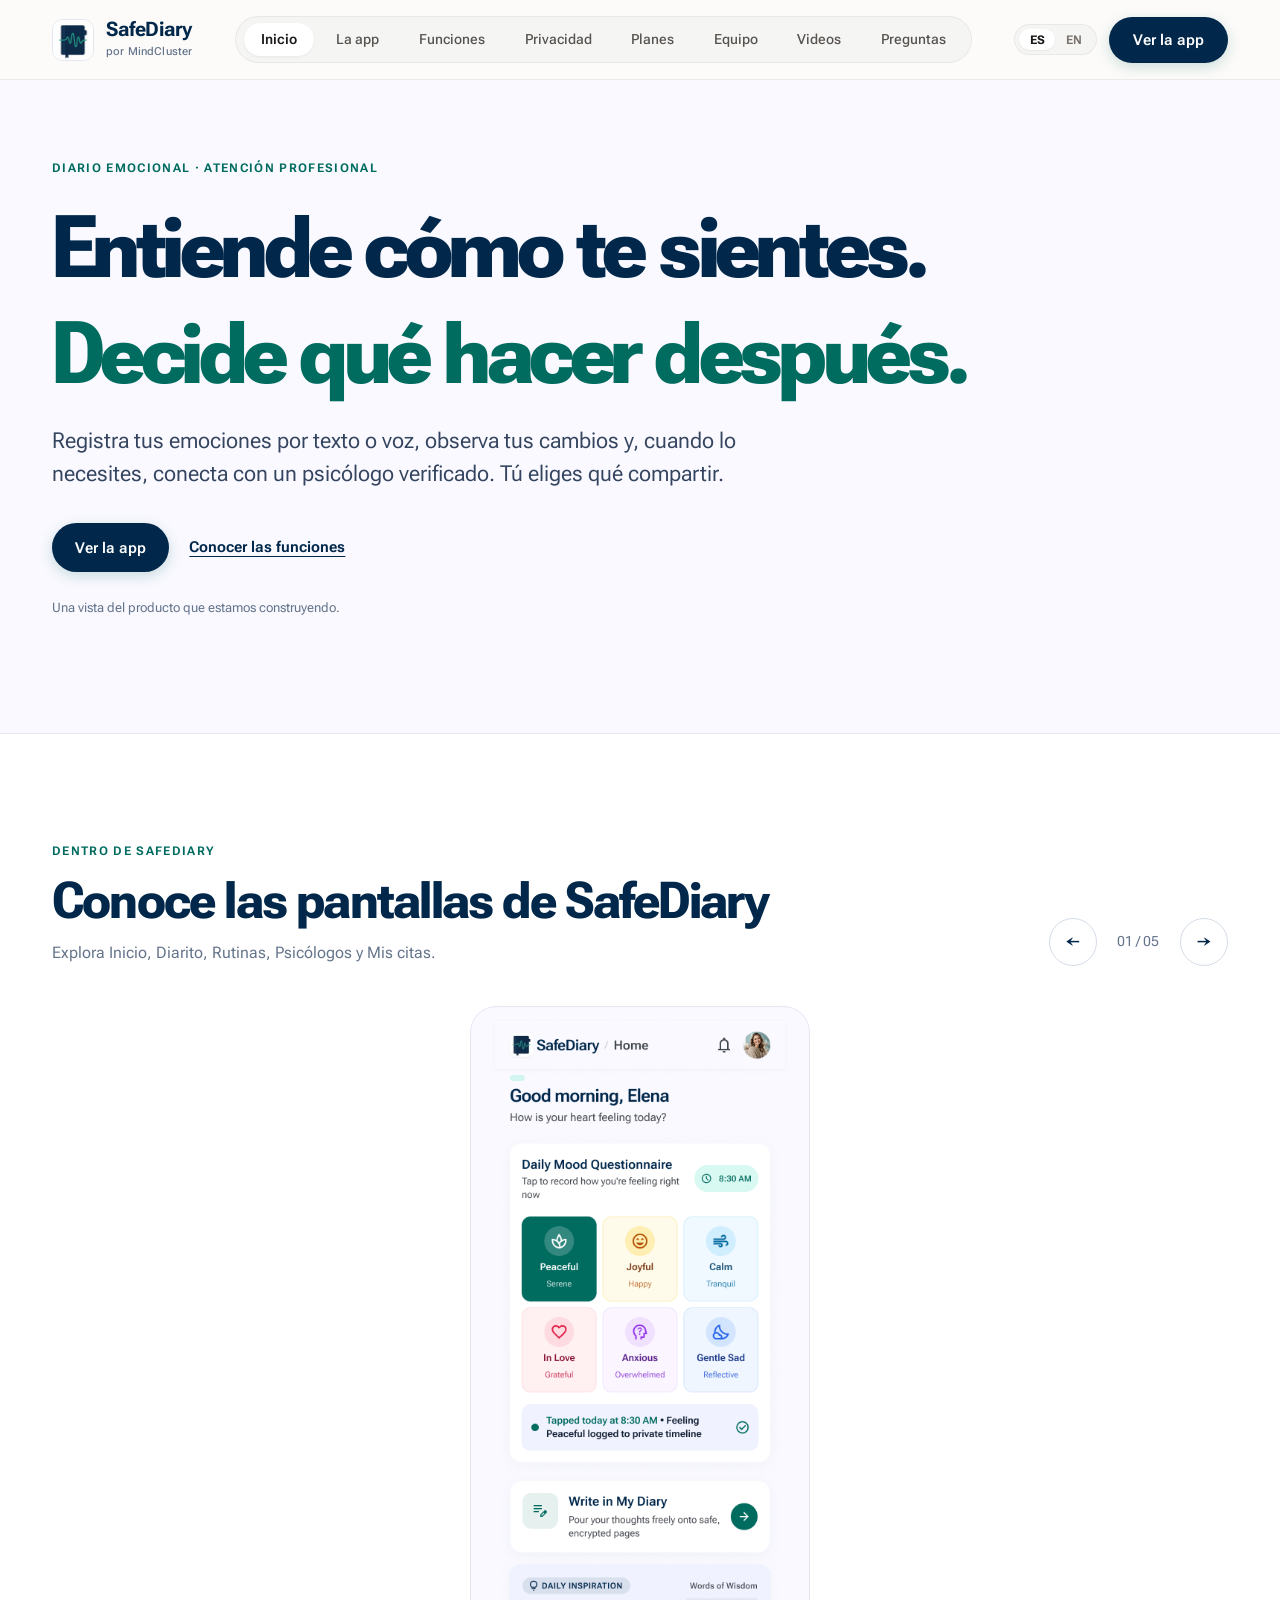
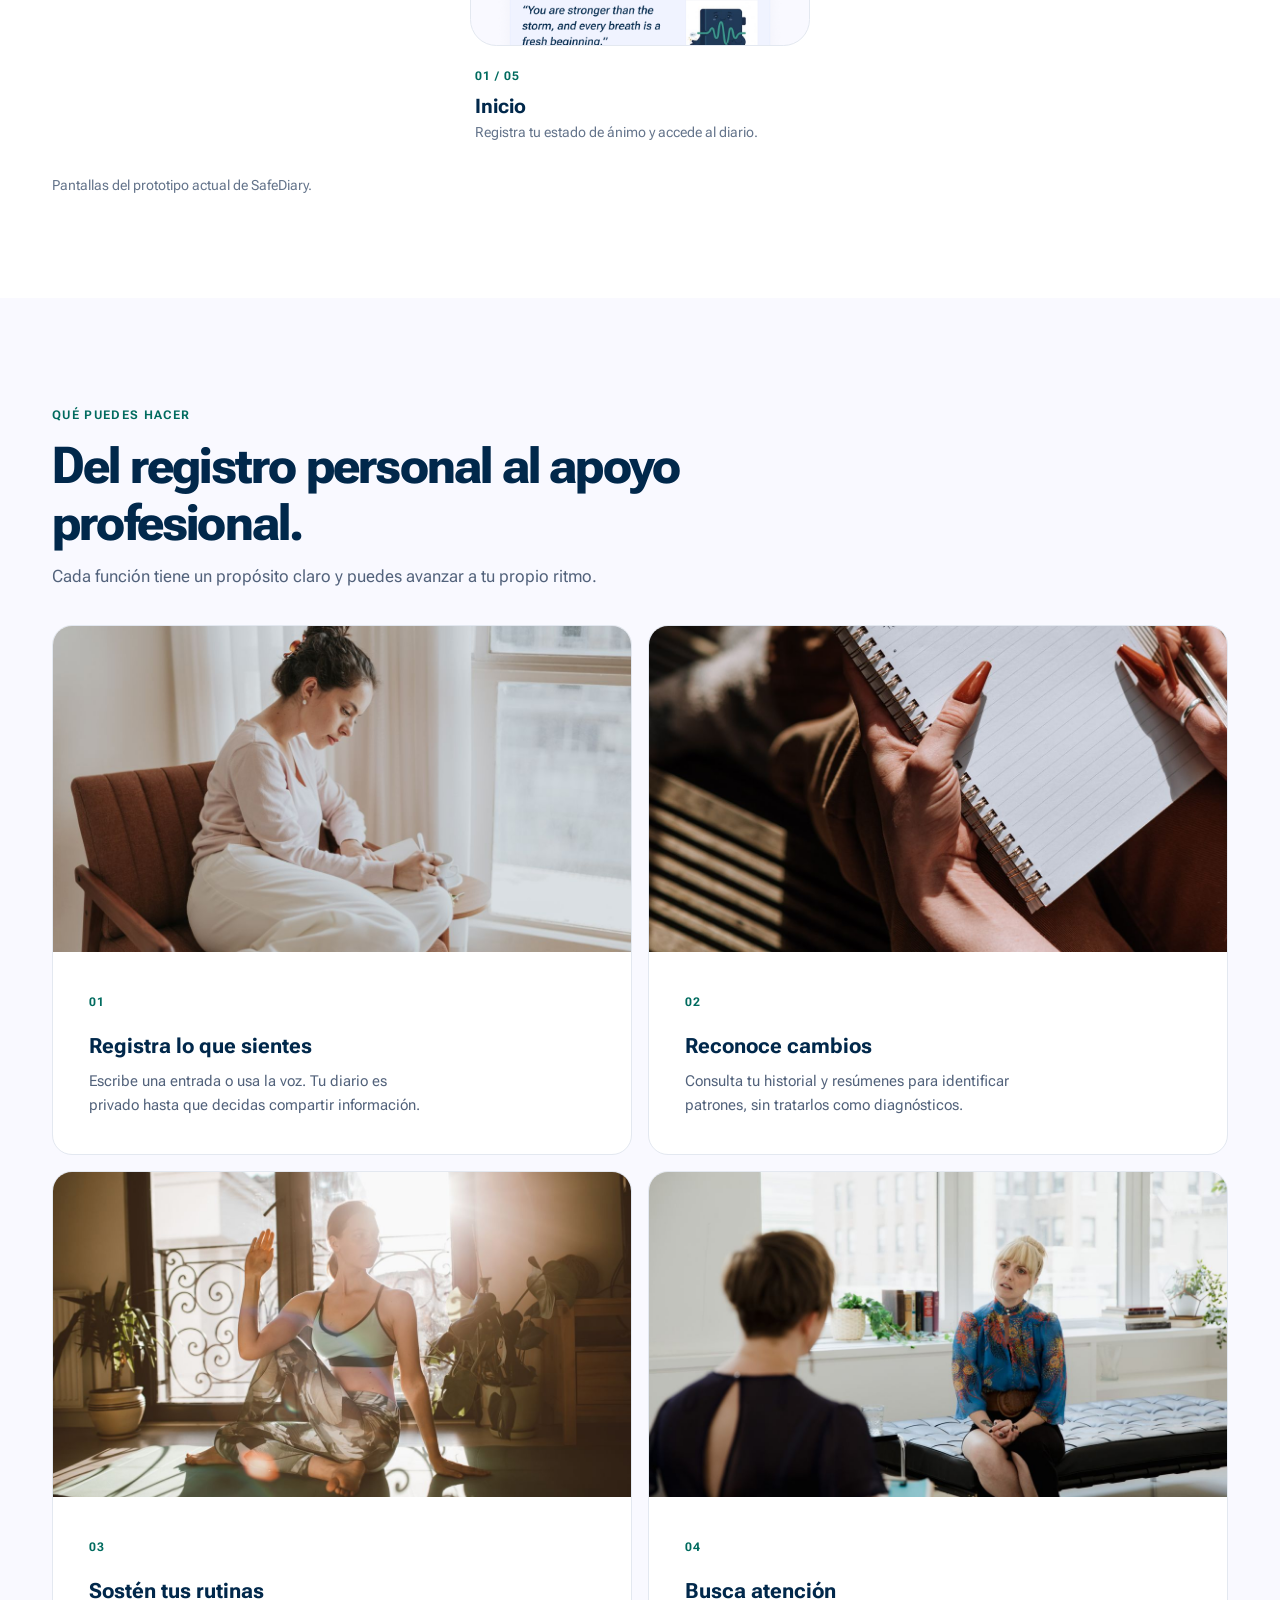
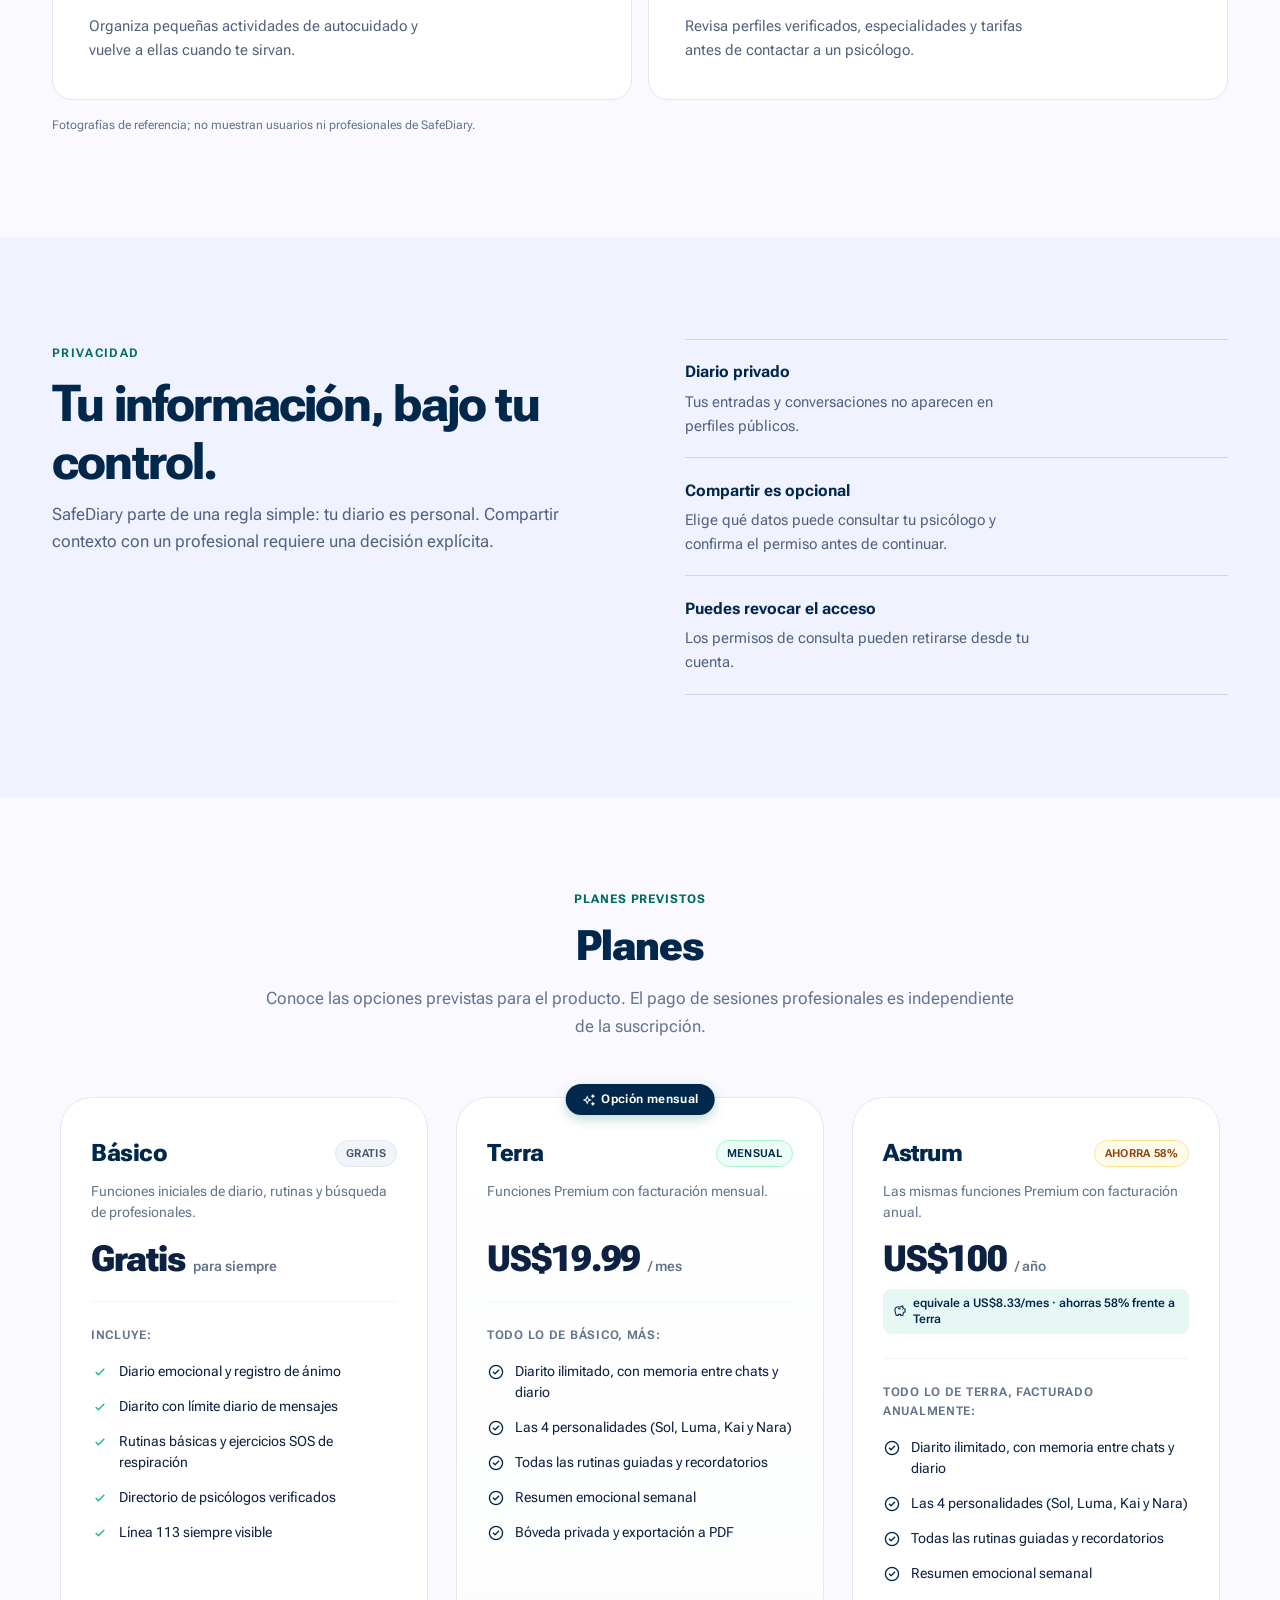
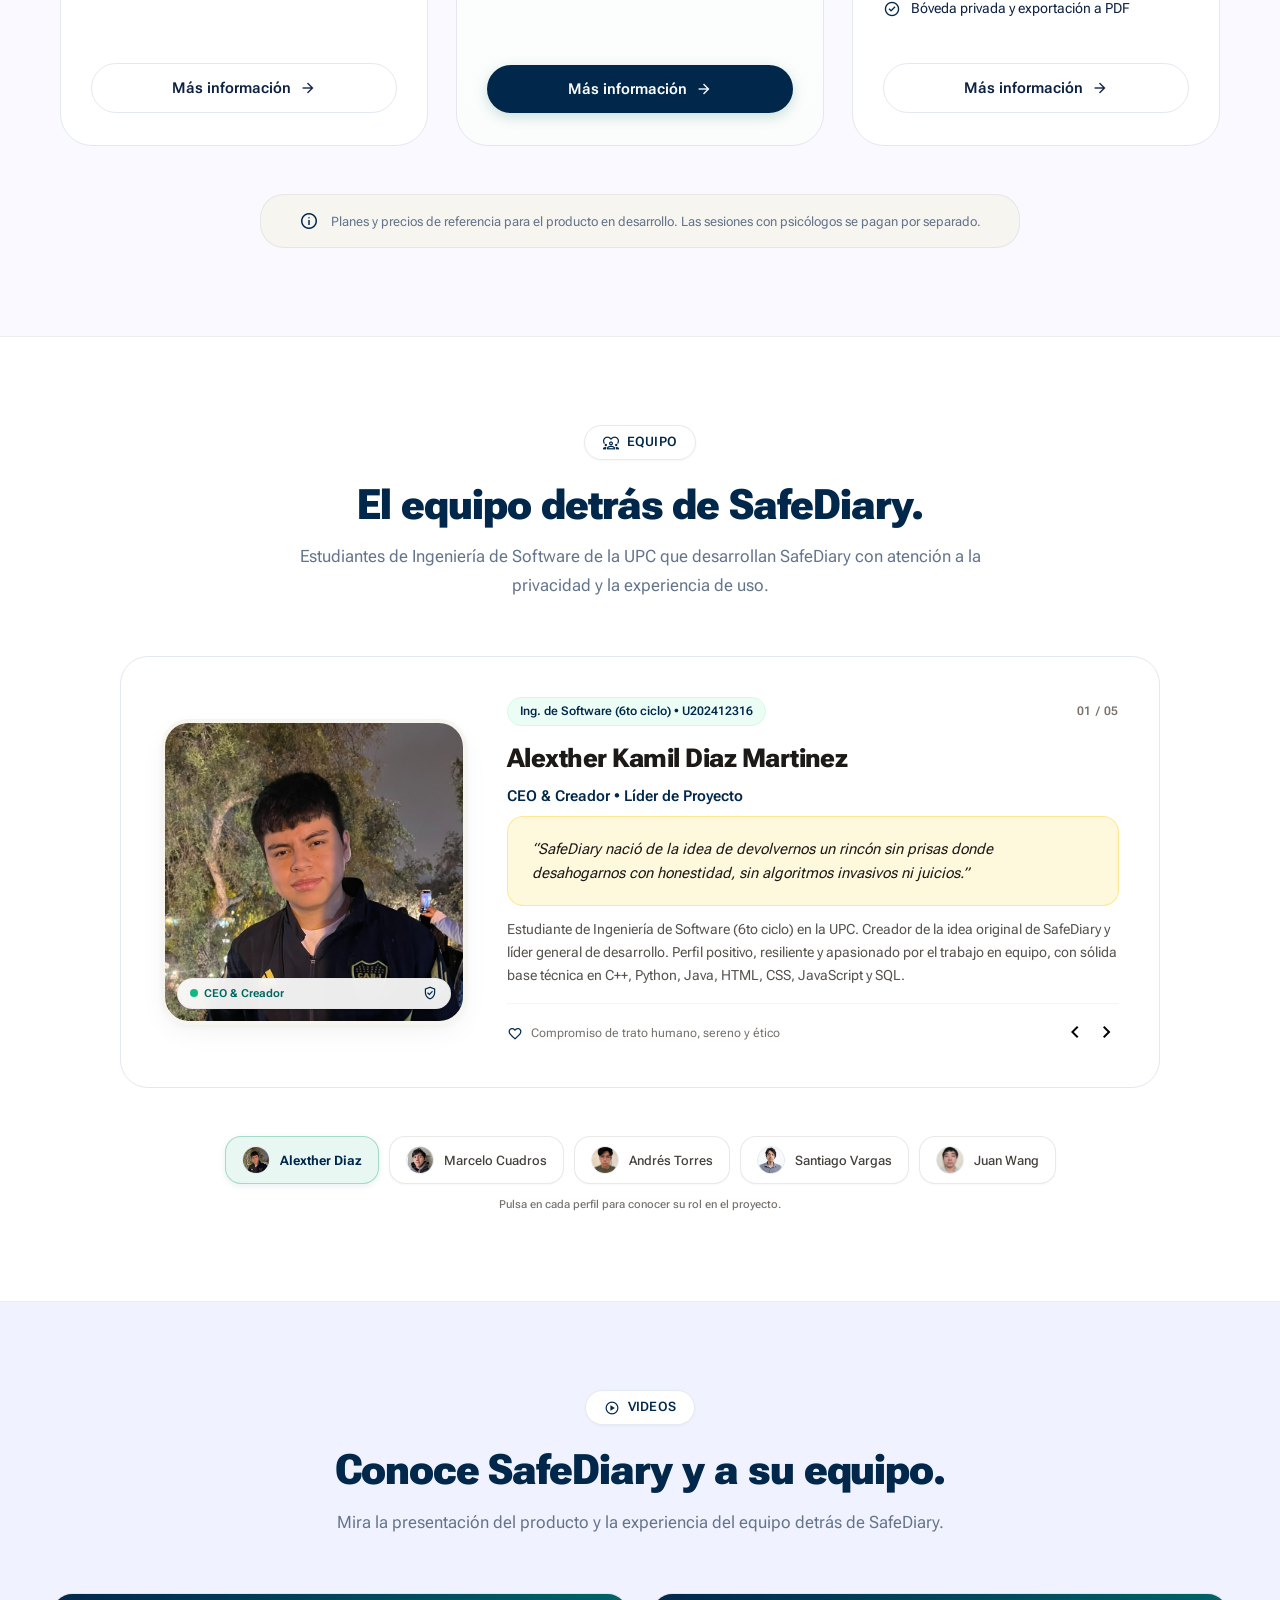
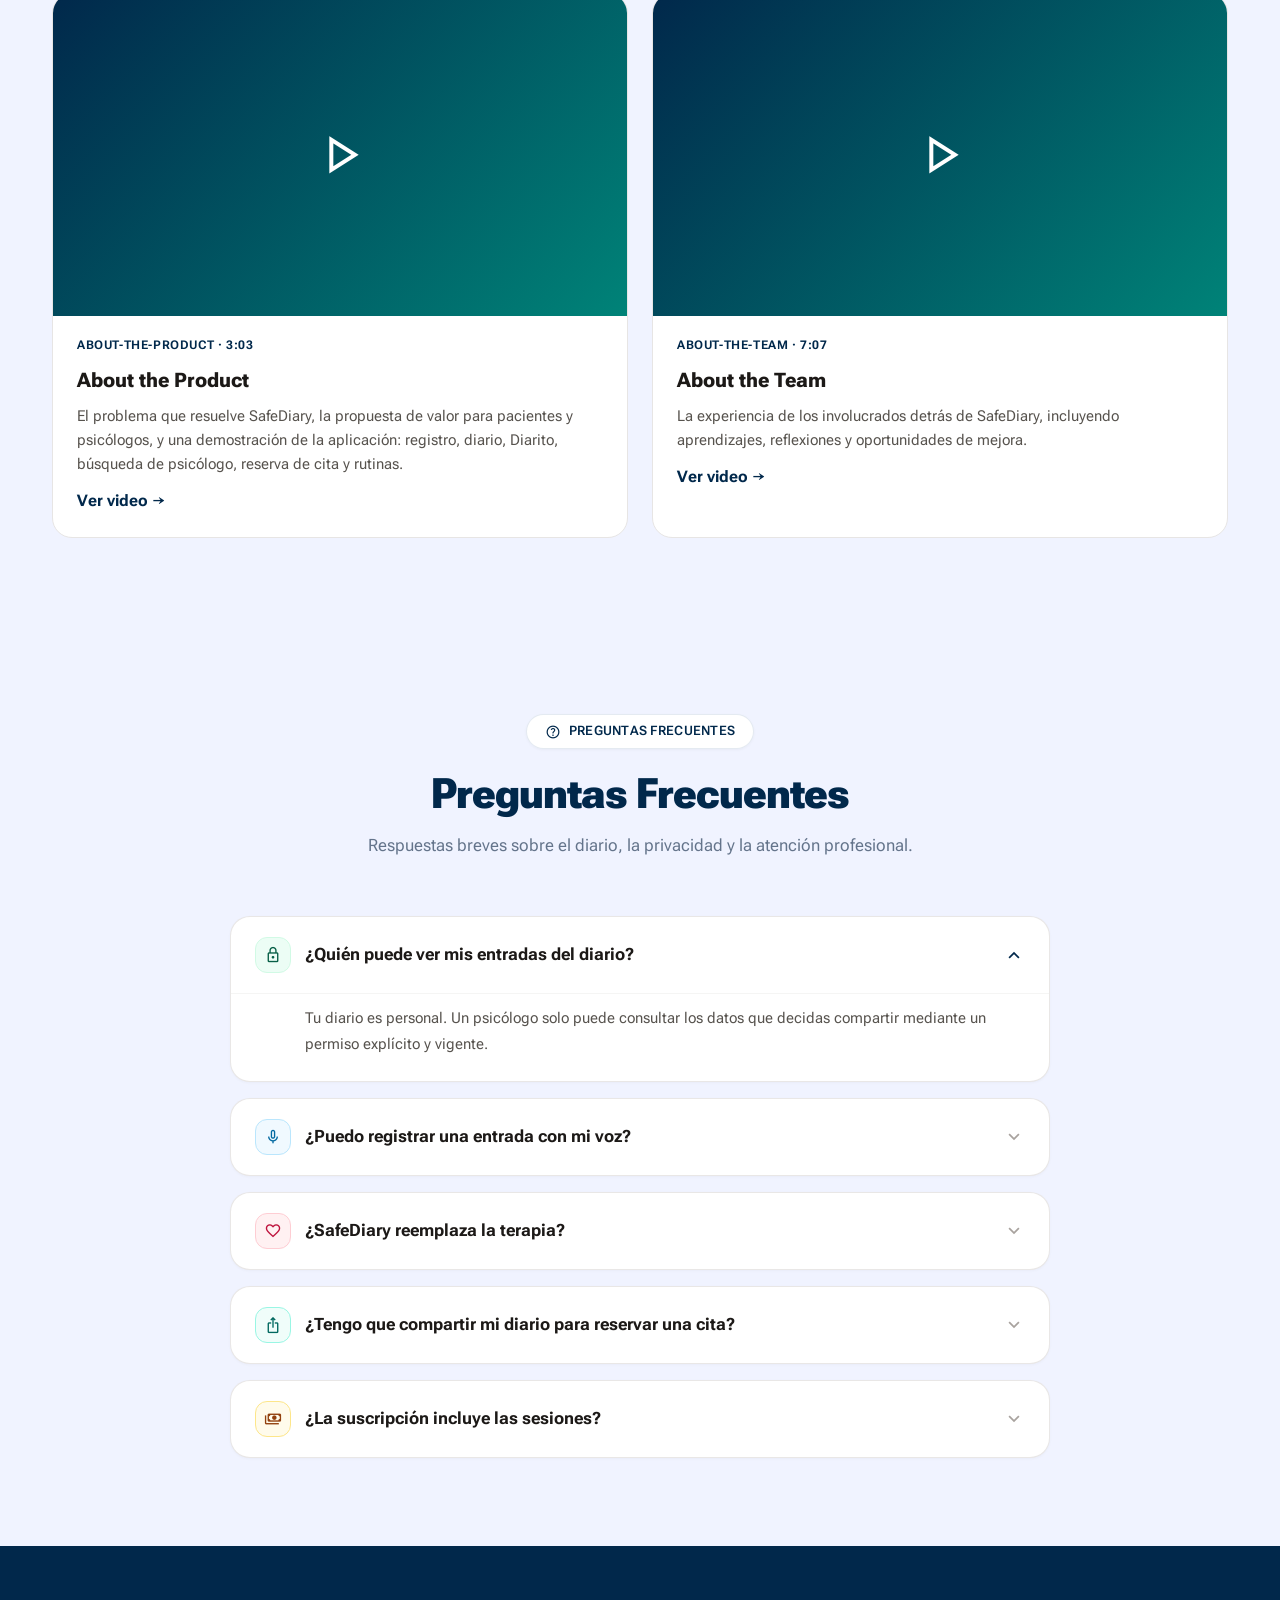
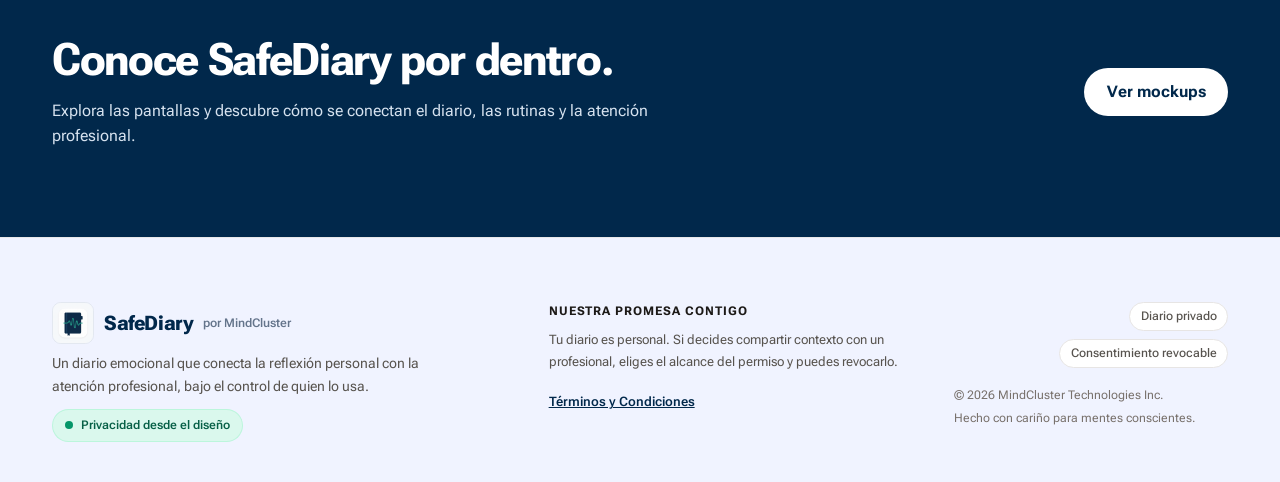
==== commit 1528d562: "feat: add About-the-Product and About-the-Team videos section" ====
--- a/index.html
+++ b/index.html
@@ -415,6 +415,41 @@
       </div>
     </section>
 
+    <!-- Videos About-the-Product y About-the-Team -->
+    <section class="section section--alt" id="videos">
+      <div class="container">
+        <div class="section-header">
+          <div class="badge-tag">
+            <span class="material-symbols-outlined" style="font-size: 16px;">play_circle</span>
+            <span data-i18n="videosBadge">VIDEOS</span>
+          </div>
+          <h2 class="section-title" data-i18n="videosTitle">Conoce SafeDiary y a su equipo.</h2>
+          <p class="section-subtitle" data-i18n="videosSubtitle">Mira la presentación del producto y la experiencia del equipo detrás de SafeDiary.</p>
+        </div>
+
+        <div class="video-grid">
+          <a class="video-card" href="https://upcedupe-my.sharepoint.com/:v:/g/personal/u202416706_upc_edu_pe/IQCPOYuPyTOlRaF7NKb_1XQ-ATV8uLyLPWzo1TkCDMhMzv4?nav=eyJyZWZlcnJhbEluZm8iOnsicmVmZXJyYWxBcHAiOiJPbmVEcml2ZUZvckJ1c2luZXNzIiwicmVmZXJyYWxBcHBQbGF0Zm9ybSI6IldlYiIsInJlZmVycmFsTW9kZSI6InZpZXciLCJyZWZlcnJhbFZpZXciOiJNeUZpbGVzTGlua0NvcHkifX0&amp;e=3NuoWw" target="_blank" rel="noopener noreferrer">
+            <span class="video-card__play material-symbols-outlined" aria-hidden="true">play_arrow</span>
+            <div class="video-card__body">
+              <span class="video-card__meta">About-the-Product · 3:03</span>
+              <h3 data-i18n="videoProductTitle">About the Product</h3>
+              <p data-i18n="videoProductDesc">El problema que resuelve SafeDiary, la propuesta de valor para pacientes y psicólogos, y una demostración de la aplicación: registro, diario, Diarito, búsqueda de psicólogo, reserva de cita y rutinas.</p>
+              <span class="video-card__cta" data-i18n="videoWatch">Ver video →</span>
+            </div>
+          </a>
+          <a class="video-card" href="https://upcedupe-my.sharepoint.com/:v:/g/personal/u202416706_upc_edu_pe/IQCgiPAv72SeRbzI9Ugdqj9iAUHn_EXumDTcq7MNsRgqSLk?nav=eyJyZWZlcnJhbEluZm8iOnsicmVmZXJyYWxBcHAiOiJPbmVEcml2ZUZvckJ1c2luZXNzIiwicmVmZXJyYWxBcHBQbGF0Zm9ybSI6IldlYiIsInJlZmVycmFsTW9kZSI6InZpZXciLCJyZWZlcnJhbFZpZXciOiJNeUZpbGVzTGlua0NvcHkifX0&amp;e=LvZaTk" target="_blank" rel="noopener noreferrer">
+            <span class="video-card__play material-symbols-outlined" aria-hidden="true">play_arrow</span>
+            <div class="video-card__body">
+              <span class="video-card__meta">About-the-Team · 7:07</span>
+              <h3 data-i18n="videoTeamTitle">About the Team</h3>
+              <p data-i18n="videoTeamDesc">La experiencia de los involucrados detrás de SafeDiary, incluyendo aprendizajes, reflexiones y oportunidades de mejora.</p>
+              <span class="video-card__cta" data-i18n="videoWatch">Ver video →</span>
+            </div>
+          </a>
+        </div>
+      </div>
+    </section>
+
     <!-- Preguntas frecuentes -->
     <section class="section section--alt" id="faq">
       <div class="container">
--- a/assets/css/landing-refresh.css
+++ b/assets/css/landing-refresh.css
@@ -474,3 +474,52 @@
     transition: none;
   }
 }
+
+/* Videos About-the-Product / About-the-Team */
+.video-grid {
+  display: grid;
+  grid-template-columns: repeat(auto-fit, minmax(280px, 1fr));
+  gap: 1.5rem;
+  margin-top: 2rem;
+}
+.video-card {
+  display: flex;
+  flex-direction: column;
+  background: #fff;
+  border: 1px solid #e7e5e4;
+  border-radius: 1.25rem;
+  overflow: hidden;
+  text-decoration: none;
+  color: inherit;
+  transition: transform 0.2s ease, box-shadow 0.2s ease;
+}
+.video-card:hover,
+.video-card:focus-visible {
+  transform: translateY(-3px);
+  box-shadow: 0 12px 30px rgba(0, 104, 95, 0.12);
+}
+.video-card__play {
+  display: flex;
+  align-items: center;
+  justify-content: center;
+  aspect-ratio: 16 / 9;
+  font-size: 64px;
+  color: #fff;
+  background: linear-gradient(135deg, var(--color-primary), var(--color-primary-container));
+}
+.video-card__body {
+  display: flex;
+  flex-direction: column;
+  gap: 0.5rem;
+  padding: 1.25rem 1.5rem 1.5rem;
+}
+.video-card__meta {
+  font-size: 0.75rem;
+  font-weight: 700;
+  letter-spacing: 0.05em;
+  color: var(--color-primary);
+  text-transform: uppercase;
+}
+.video-card__body h3 { font-size: 1.25rem; font-weight: 800; color: #1c1917; }
+.video-card__body p { font-size: 0.9375rem; line-height: 1.6; color: #57534e; }
+.video-card__cta { margin-top: 0.25rem; font-weight: 700; color: var(--color-primary); }
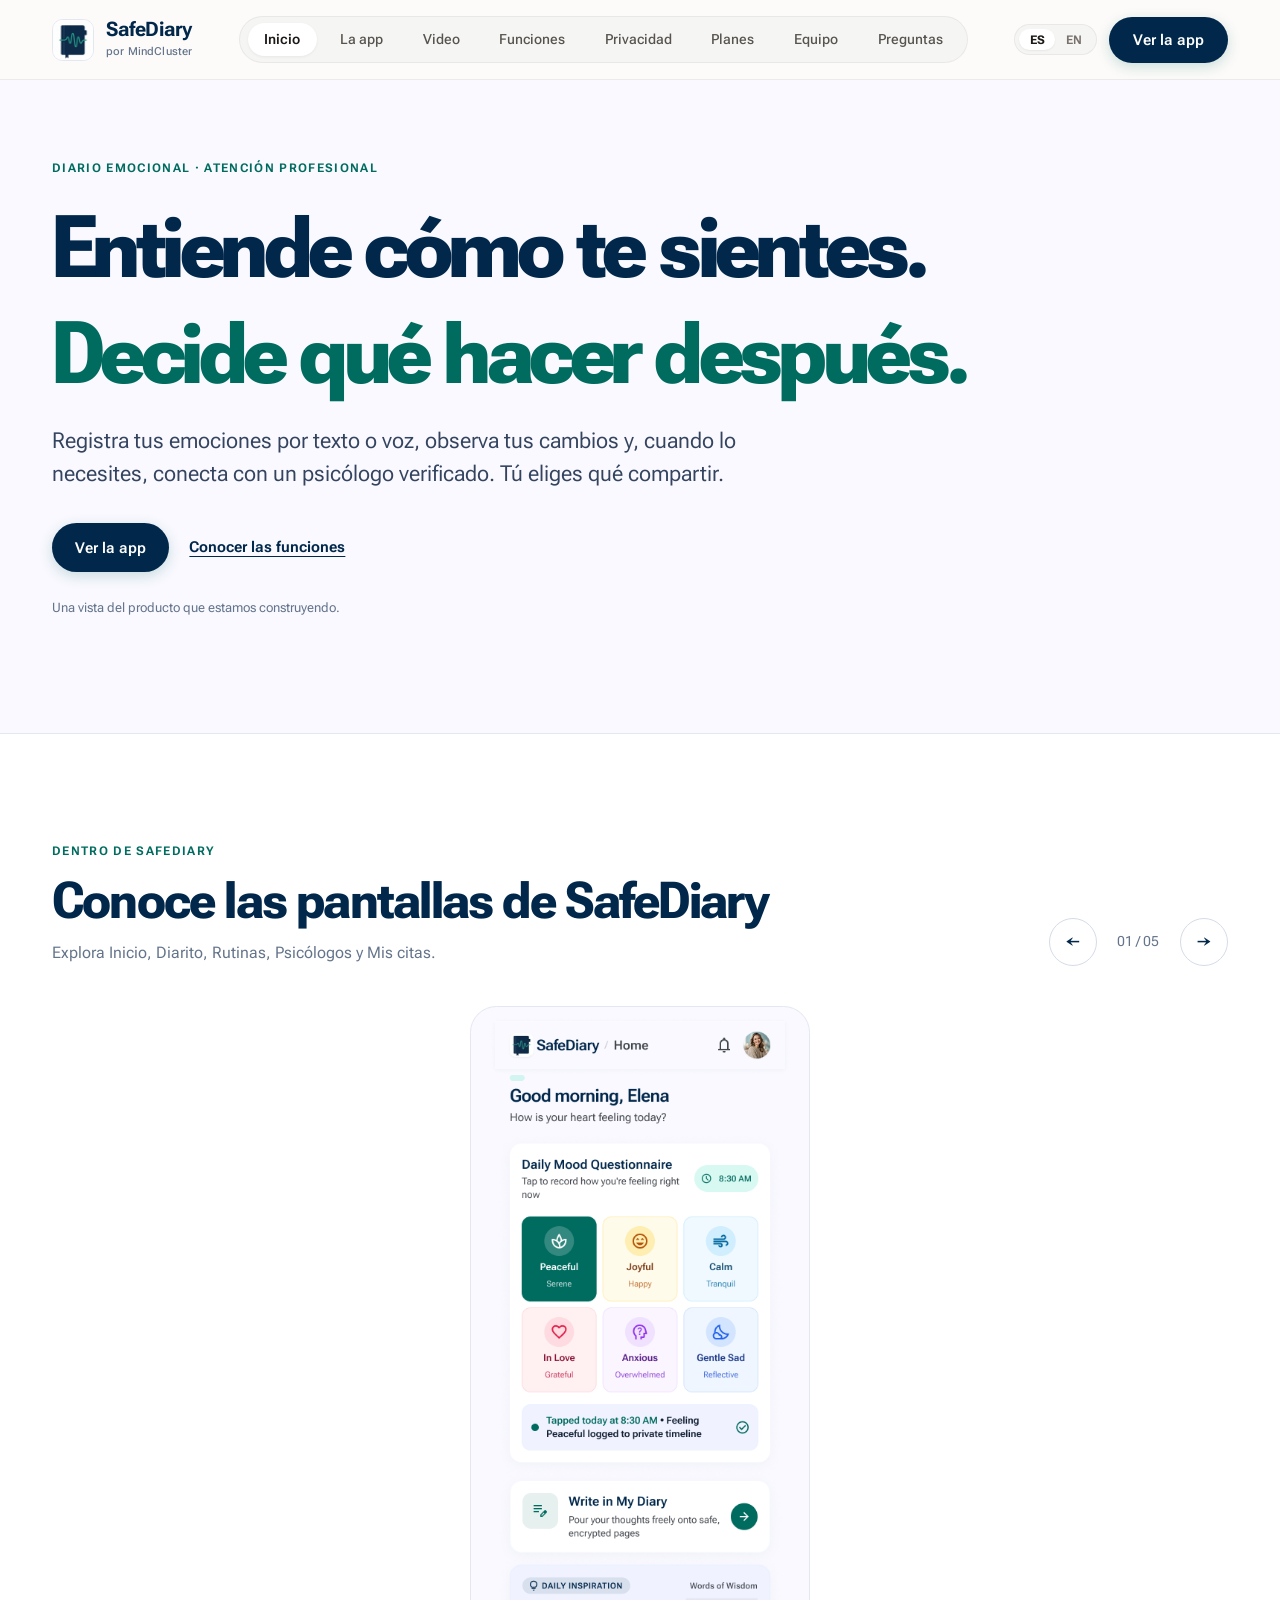
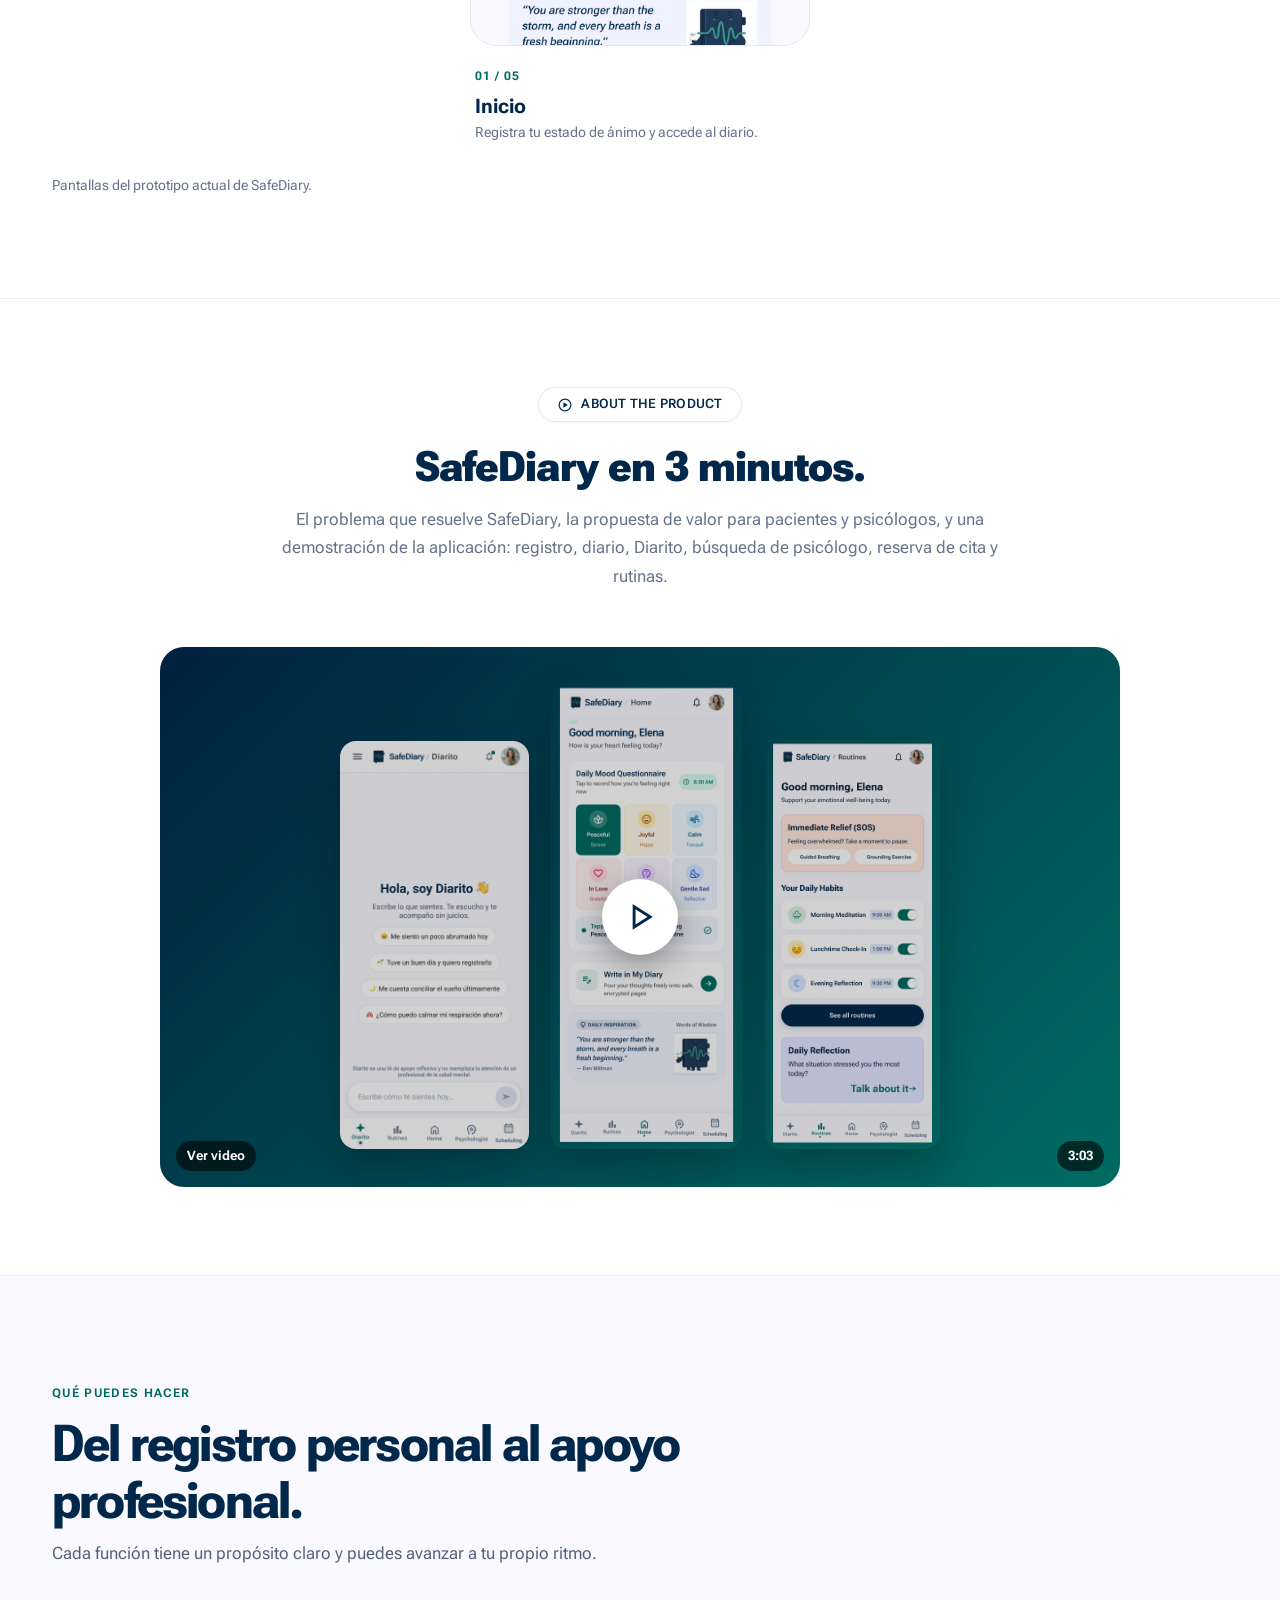
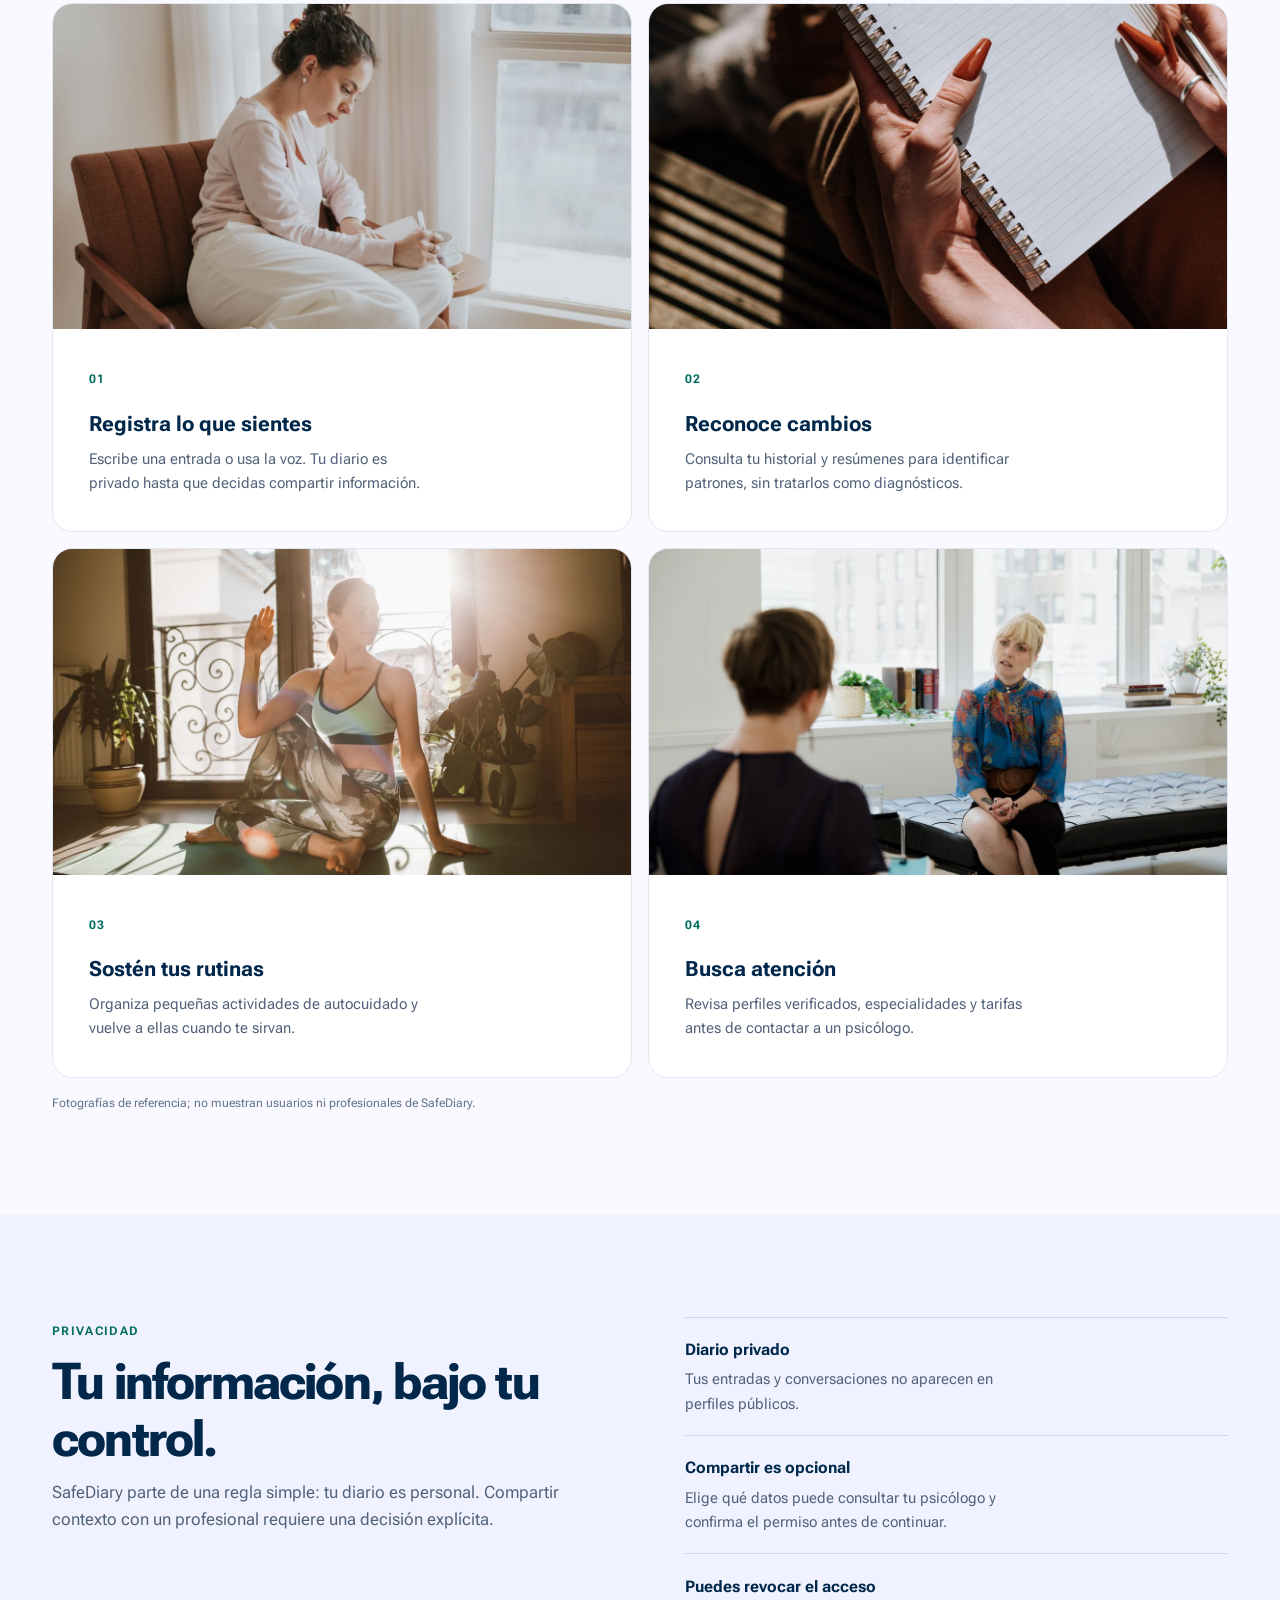
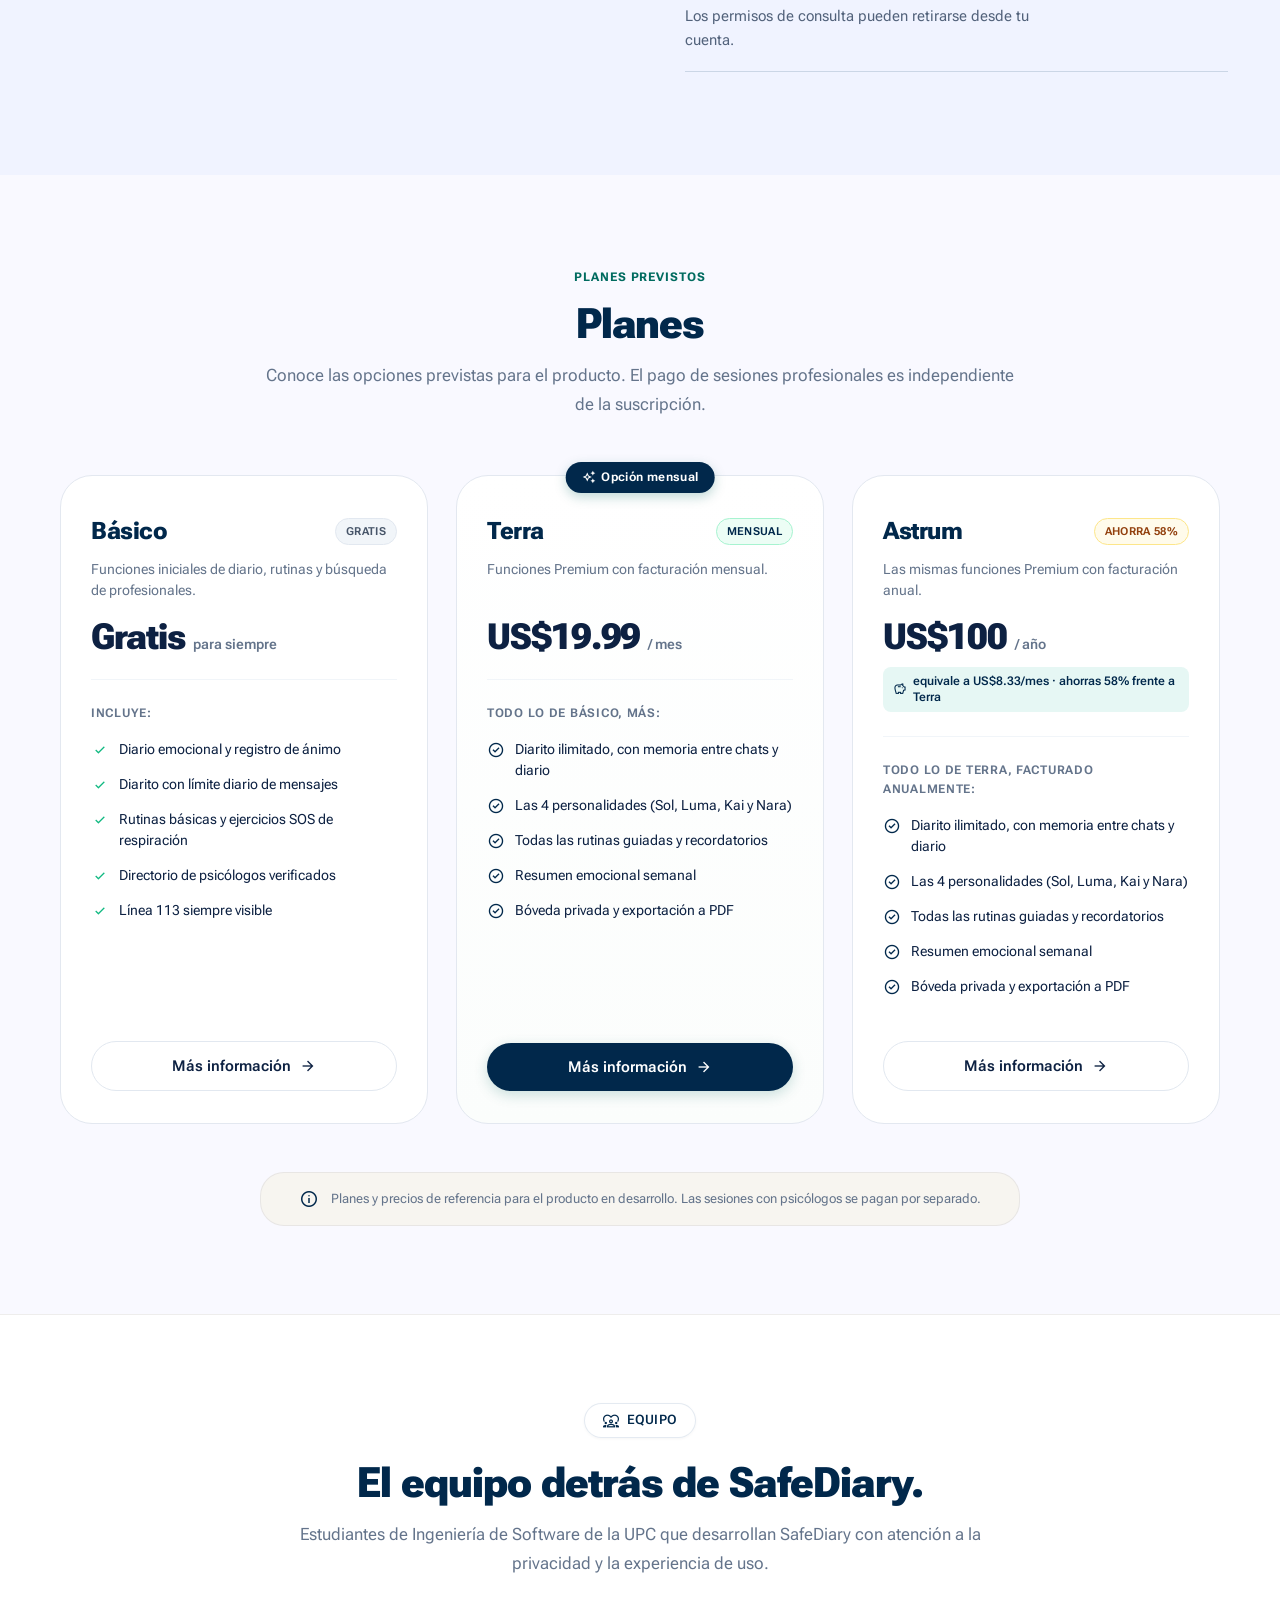
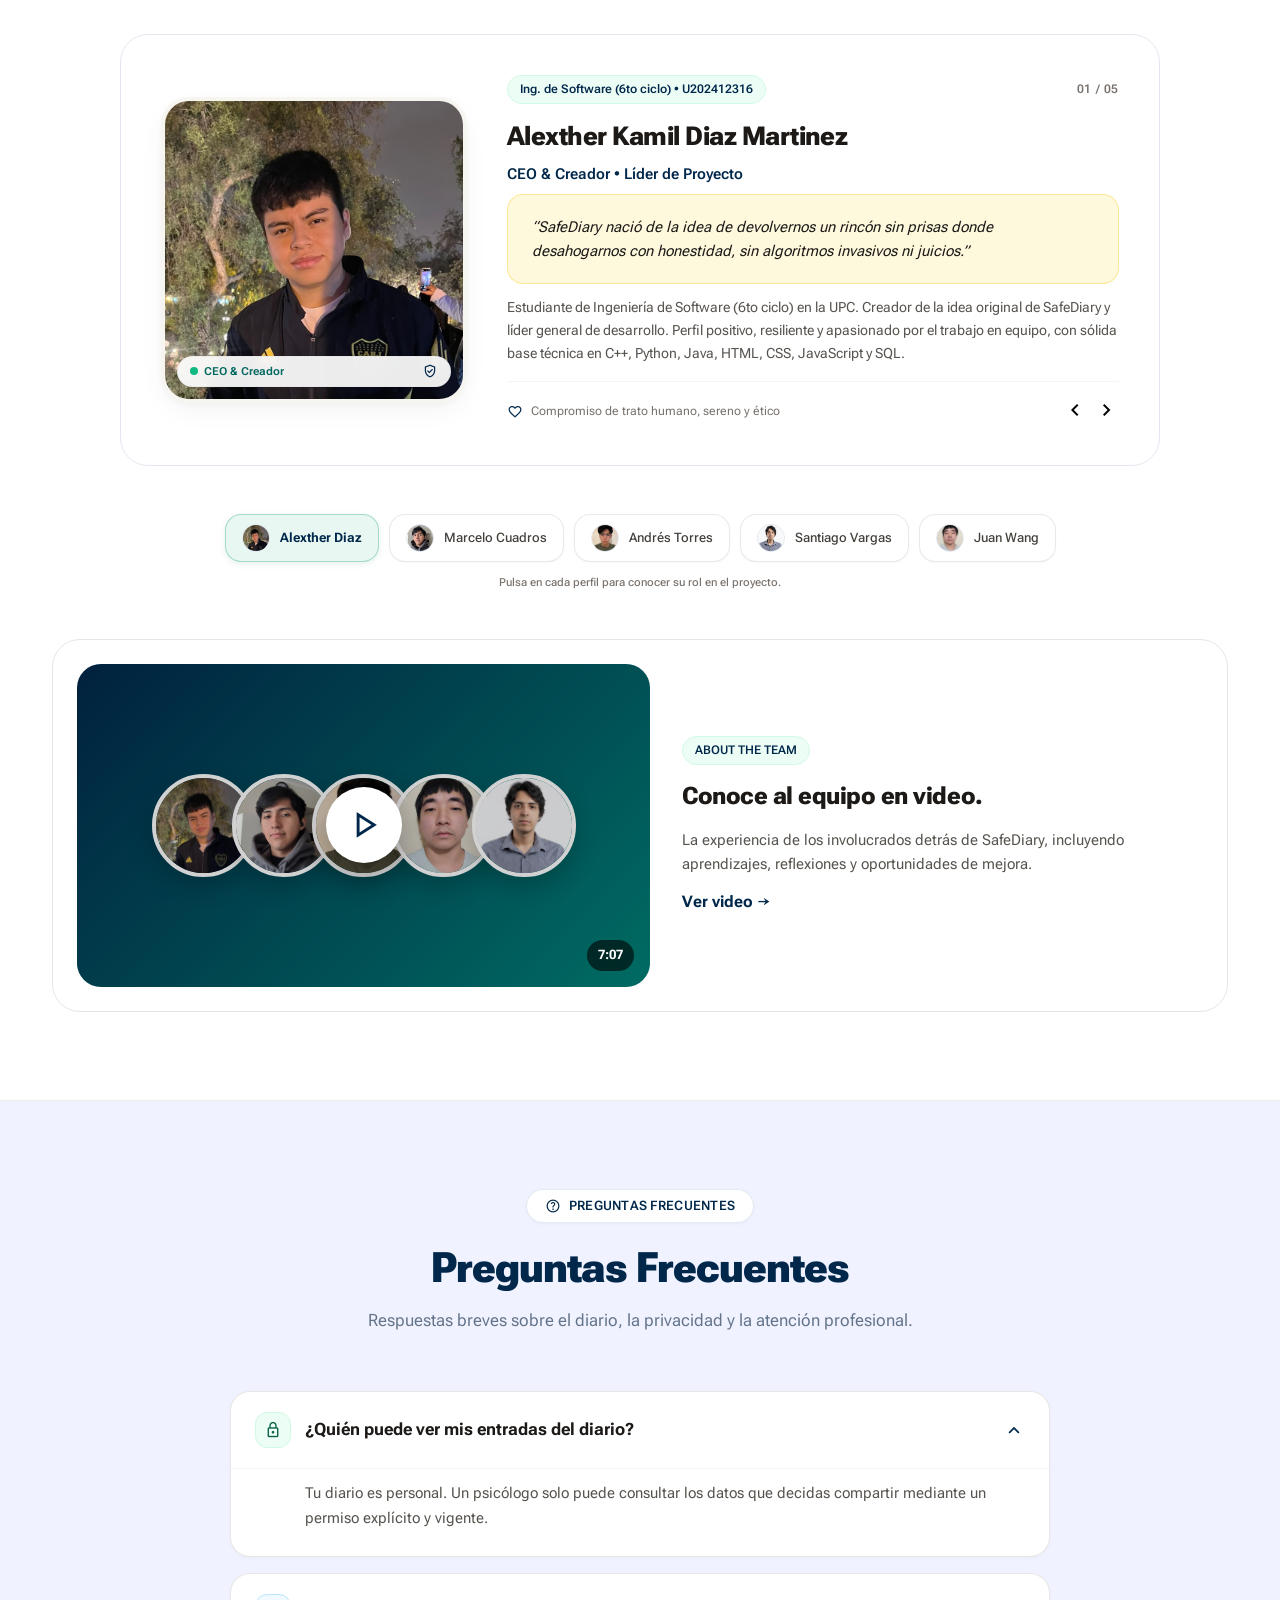
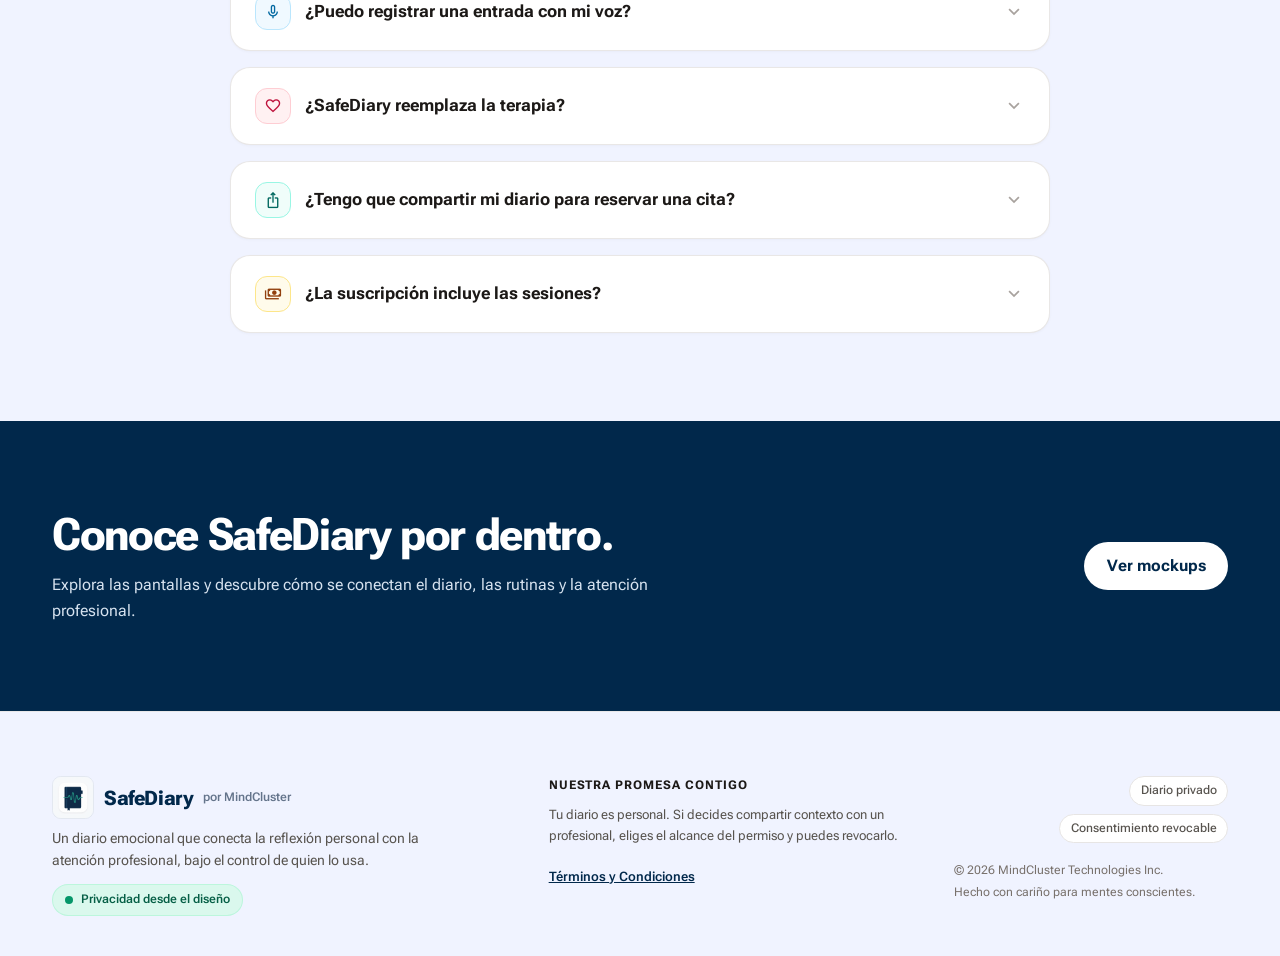
==== commit 2c98d525: "feat: split About-the-Product and About-the-Team into separate sections with video previews" ====
--- a/index.html
+++ b/index.html
@@ -86,6 +86,31 @@
       </div>
     </section>
 
+    <!-- Video About-the-Product -->
+    <section class="section section--white about-video" id="about-product">
+      <div class="container">
+        <div class="section-header">
+          <div class="badge-tag">
+            <span class="material-symbols-outlined" style="font-size: 16px;">play_circle</span>
+            <span data-i18n="aboutProductBadge">ABOUT THE PRODUCT</span>
+          </div>
+          <h2 class="section-title" data-i18n="aboutProductTitle">SafeDiary en 3 minutos.</h2>
+          <p class="section-subtitle" data-i18n="aboutProductDesc">El problema que resuelve SafeDiary, la propuesta de valor para pacientes y psicólogos, y una demostración de la aplicación: registro, diario, Diarito, búsqueda de psicólogo, reserva de cita y rutinas.</p>
+        </div>
+
+        <a class="video-preview video-preview--product" href="https://upcedupe-my.sharepoint.com/:v:/g/personal/u202416706_upc_edu_pe/IQCPOYuPyTOlRaF7NKb_1XQ-ATV8uLyLPWzo1TkCDMhMzv4?nav=eyJyZWZlcnJhbEluZm8iOnsicmVmZXJyYWxBcHAiOiJPbmVEcml2ZUZvckJ1c2luZXNzIiwicmVmZXJyYWxBcHBQbGF0Zm9ybSI6IldlYiIsInJlZmVycmFsTW9kZSI6InZpZXciLCJyZWZlcnJhbFZpZXciOiJNeUZpbGVzTGlua0NvcHkifX0&amp;e=3NuoWw" target="_blank" rel="noopener noreferrer" aria-label="Ver video About the Product">
+          <div class="video-preview__phones" aria-hidden="true">
+            <img src="assets/images/mockups/diarito.png" alt="">
+            <img src="assets/images/mockups/inicio.png" alt="">
+            <img src="assets/images/mockups/rutinas.png" alt="">
+          </div>
+          <span class="video-preview__play material-symbols-outlined" aria-hidden="true">play_arrow</span>
+          <span class="video-preview__duration">3:03</span>
+          <span class="video-preview__label" data-i18n="videoWatch">Ver video</span>
+        </a>
+      </div>
+    </section>
+
     <!-- Funciones de la aplicación -->
     <section class="feature-section" id="respirar">
       <div class="container">
@@ -412,40 +437,26 @@
             Pulsa en cada perfil para conocer su rol en el proyecto.
           </span>
         </div>
-      </div>
-    </section>
-
-    <!-- Videos About-the-Product y About-the-Team -->
-    <section class="section section--alt" id="videos">
-      <div class="container">
-        <div class="section-header">
-          <div class="badge-tag">
-            <span class="material-symbols-outlined" style="font-size: 16px;">play_circle</span>
-            <span data-i18n="videosBadge">VIDEOS</span>
-          </div>
-          <h2 class="section-title" data-i18n="videosTitle">Conoce SafeDiary y a su equipo.</h2>
-          <p class="section-subtitle" data-i18n="videosSubtitle">Mira la presentación del producto y la experiencia del equipo detrás de SafeDiary.</p>
-        </div>
-
-        <div class="video-grid">
-          <a class="video-card" href="https://upcedupe-my.sharepoint.com/:v:/g/personal/u202416706_upc_edu_pe/IQCPOYuPyTOlRaF7NKb_1XQ-ATV8uLyLPWzo1TkCDMhMzv4?nav=eyJyZWZlcnJhbEluZm8iOnsicmVmZXJyYWxBcHAiOiJPbmVEcml2ZUZvckJ1c2luZXNzIiwicmVmZXJyYWxBcHBQbGF0Zm9ybSI6IldlYiIsInJlZmVycmFsTW9kZSI6InZpZXciLCJyZWZlcnJhbFZpZXciOiJNeUZpbGVzTGlua0NvcHkifX0&amp;e=3NuoWw" target="_blank" rel="noopener noreferrer">
-            <span class="video-card__play material-symbols-outlined" aria-hidden="true">play_arrow</span>
-            <div class="video-card__body">
-              <span class="video-card__meta">About-the-Product · 3:03</span>
-              <h3 data-i18n="videoProductTitle">About the Product</h3>
-              <p data-i18n="videoProductDesc">El problema que resuelve SafeDiary, la propuesta de valor para pacientes y psicólogos, y una demostración de la aplicación: registro, diario, Diarito, búsqueda de psicólogo, reserva de cita y rutinas.</p>
-              <span class="video-card__cta" data-i18n="videoWatch">Ver video →</span>
-            </div>
+
+        <!-- Video About-the-Team -->
+        <div class="about-team-video" id="about-team">
+          <a class="video-preview video-preview--team" href="https://upcedupe-my.sharepoint.com/:v:/g/personal/u202416706_upc_edu_pe/IQCgiPAv72SeRbzI9Ugdqj9iAUHn_EXumDTcq7MNsRgqSLk?nav=eyJyZWZlcnJhbEluZm8iOnsicmVmZXJyYWxBcHAiOiJPbmVEcml2ZUZvckJ1c2luZXNzIiwicmVmZXJyYWxBcHBQbGF0Zm9ybSI6IldlYiIsInJlZmVycmFsTW9kZSI6InZpZXciLCJyZWZlcnJhbFZpZXciOiJNeUZpbGVzTGlua0NvcHkifX0&amp;e=LvZaTk" target="_blank" rel="noopener noreferrer" aria-label="Ver video About the Team">
+            <div class="video-preview__avatars" aria-hidden="true">
+            <img src="assets/images/TeamMembers/Alexther.jpeg" alt="">
+            <img src="assets/images/TeamMembers/Marcelo.png" alt="">
+            <img src="assets/images/TeamMembers/andres.jpeg" alt="">
+            <img src="assets/images/TeamMembers/juan.png" alt="">
+            <img src="assets/images/TeamMembers/santiago.png" alt="">
+            </div>
+            <span class="video-preview__play material-symbols-outlined" aria-hidden="true">play_arrow</span>
+            <span class="video-preview__duration">7:07</span>
           </a>
-          <a class="video-card" href="https://upcedupe-my.sharepoint.com/:v:/g/personal/u202416706_upc_edu_pe/IQCgiPAv72SeRbzI9Ugdqj9iAUHn_EXumDTcq7MNsRgqSLk?nav=eyJyZWZlcnJhbEluZm8iOnsicmVmZXJyYWxBcHAiOiJPbmVEcml2ZUZvckJ1c2luZXNzIiwicmVmZXJyYWxBcHBQbGF0Zm9ybSI6IldlYiIsInJlZmVycmFsTW9kZSI6InZpZXciLCJyZWZlcnJhbFZpZXciOiJNeUZpbGVzTGlua0NvcHkifX0&amp;e=LvZaTk" target="_blank" rel="noopener noreferrer">
-            <span class="video-card__play material-symbols-outlined" aria-hidden="true">play_arrow</span>
-            <div class="video-card__body">
-              <span class="video-card__meta">About-the-Team · 7:07</span>
-              <h3 data-i18n="videoTeamTitle">About the Team</h3>
-              <p data-i18n="videoTeamDesc">La experiencia de los involucrados detrás de SafeDiary, incluyendo aprendizajes, reflexiones y oportunidades de mejora.</p>
-              <span class="video-card__cta" data-i18n="videoWatch">Ver video →</span>
-            </div>
-          </a>
+          <div class="about-team-video__text">
+            <span class="bento-card__badge bento-card__badge--emerald" data-i18n="aboutTeamBadge">ABOUT THE TEAM</span>
+            <h3 data-i18n="aboutTeamTitle">Conoce al equipo en video.</h3>
+            <p data-i18n="aboutTeamDesc">La experiencia de los involucrados detrás de SafeDiary, incluyendo aprendizajes, reflexiones y oportunidades de mejora.</p>
+            <a class="about-team-video__cta" href="https://upcedupe-my.sharepoint.com/:v:/g/personal/u202416706_upc_edu_pe/IQCgiPAv72SeRbzI9Ugdqj9iAUHn_EXumDTcq7MNsRgqSLk?nav=eyJyZWZlcnJhbEluZm8iOnsicmVmZXJyYWxBcHAiOiJPbmVEcml2ZUZvckJ1c2luZXNzIiwicmVmZXJyYWxBcHBQbGF0Zm9ybSI6IldlYiIsInJlZmVycmFsTW9kZSI6InZpZXciLCJyZWZlcnJhbFZpZXciOiJNeUZpbGVzTGlua0NvcHkifX0&amp;e=LvZaTk" target="_blank" rel="noopener noreferrer" data-i18n="videoWatch">Ver video</a>
+          </div>
         </div>
       </div>
     </section>
--- a/assets/css/landing-refresh.css
+++ b/assets/css/landing-refresh.css
@@ -475,51 +475,107 @@
   }
 }
 
-/* Videos About-the-Product / About-the-Team */
-.video-grid {
-  display: grid;
-  grid-template-columns: repeat(auto-fit, minmax(280px, 1fr));
-  gap: 1.5rem;
-  margin-top: 2rem;
-}
-.video-card {
-  display: flex;
-  flex-direction: column;
-  background: #fff;
-  border: 1px solid #e7e5e4;
-  border-radius: 1.25rem;
-  overflow: hidden;
-  text-decoration: none;
-  color: inherit;
-  transition: transform 0.2s ease, box-shadow 0.2s ease;
-}
-.video-card:hover,
-.video-card:focus-visible {
-  transform: translateY(-3px);
-  box-shadow: 0 12px 30px rgba(0, 104, 95, 0.12);
-}
-.video-card__play {
+/* About-the-Product / About-the-Team video previews */
+.video-preview {
+  position: relative;
   display: flex;
   align-items: center;
   justify-content: center;
   aspect-ratio: 16 / 9;
-  font-size: 64px;
+  border-radius: 1.5rem;
+  overflow: hidden;
+  background: linear-gradient(135deg, var(--color-primary), var(--color-primary-container));
+  text-decoration: none;
+  isolation: isolate;
+}
+.video-preview--product { max-width: 960px; margin: 2rem auto 0; }
+.video-preview::after {
+  content: "";
+  position: absolute;
+  inset: 0;
+  background: rgba(0, 0, 0, 0.18);
+  transition: background 0.2s ease;
+  z-index: 1;
+}
+.video-preview:hover::after,
+.video-preview:focus-visible::after { background: rgba(0, 0, 0, 0.32); }
+.video-preview__phones {
+  display: flex;
+  align-items: flex-end;
+  justify-content: center;
+  gap: 4%;
+  height: 86%;
+}
+.video-preview__phones img {
+  height: 88%;
+  width: auto;
+  border-radius: 1rem;
+  box-shadow: 0 18px 40px rgba(0, 0, 0, 0.25);
+}
+.video-preview__phones img:nth-child(2) { height: 100%; }
+.video-preview__avatars {
+  display: flex;
+  align-items: center;
+  justify-content: center;
+}
+.video-preview__avatars img {
+  width: clamp(56px, 18%, 120px);
+  aspect-ratio: 1;
+  object-fit: cover;
+  border-radius: 50%;
+  border: 4px solid #fff;
+  margin-left: -4%;
+  box-shadow: 0 10px 24px rgba(0, 0, 0, 0.2);
+}
+.video-preview__avatars img:first-child { margin-left: 0; }
+.video-preview__play {
+  position: absolute;
+  z-index: 2;
+  display: flex;
+  align-items: center;
+  justify-content: center;
+  width: 76px;
+  height: 76px;
+  border-radius: 50%;
+  background: #fff;
+  color: var(--color-primary);
+  font-size: 44px;
+  box-shadow: 0 10px 30px rgba(0, 0, 0, 0.3);
+  transition: transform 0.2s ease;
+}
+.video-preview:hover .video-preview__play { transform: scale(1.08); }
+.video-preview__duration,
+.video-preview__label {
+  position: absolute;
+  z-index: 2;
+  bottom: 1rem;
+  padding: 0.3rem 0.7rem;
+  border-radius: 999px;
+  background: rgba(0, 0, 0, 0.6);
   color: #fff;
-  background: linear-gradient(135deg, var(--color-primary), var(--color-primary-container));
-}
-.video-card__body {
-  display: flex;
-  flex-direction: column;
-  gap: 0.5rem;
-  padding: 1.25rem 1.5rem 1.5rem;
-}
-.video-card__meta {
-  font-size: 0.75rem;
-  font-weight: 700;
-  letter-spacing: 0.05em;
-  color: var(--color-primary);
-  text-transform: uppercase;
-}
-.video-card__body h3 { font-size: 1.25rem; font-weight: 800; color: #1c1917; }
-.video-card__body p { font-size: 0.9375rem; line-height: 1.6; color: #57534e; }
-.video-card__cta { margin-top: 0.25rem; font-weight: 700; color: var(--color-primary); }
+  font-size: 0.8125rem;
+  font-weight: 700;
+}
+.video-preview__duration { right: 1rem; }
+.video-preview__label { left: 1rem; }
+.about-team-video {
+  display: grid;
+  grid-template-columns: minmax(0, 1.1fr) minmax(0, 1fr);
+  gap: 2rem;
+  align-items: center;
+  margin-top: 3rem;
+  padding: 1.5rem;
+  border: 1px solid #e7e5e4;
+  border-radius: 1.75rem;
+  background: #fff;
+}
+.about-team-video__text { display: flex; flex-direction: column; align-items: flex-start; gap: 0.75rem; }
+.about-team-video__text h3 { font-size: 1.5rem; font-weight: 800; color: #1c1917; letter-spacing: -0.02em; }
+.about-team-video__text p { font-size: 0.9375rem; line-height: 1.65; color: #57534e; }
+.about-team-video__cta { font-weight: 700; color: var(--color-primary); text-decoration: none; }
+.about-team-video__cta::after { content: " →"; }
+@media (max-width: 768px) {
+  .about-team-video { grid-template-columns: 1fr; padding: 1rem; }
+  .video-preview__play { width: 56px; height: 56px; font-size: 32px; }
+  .video-preview__phones img { border-radius: 0.6rem; }
+}
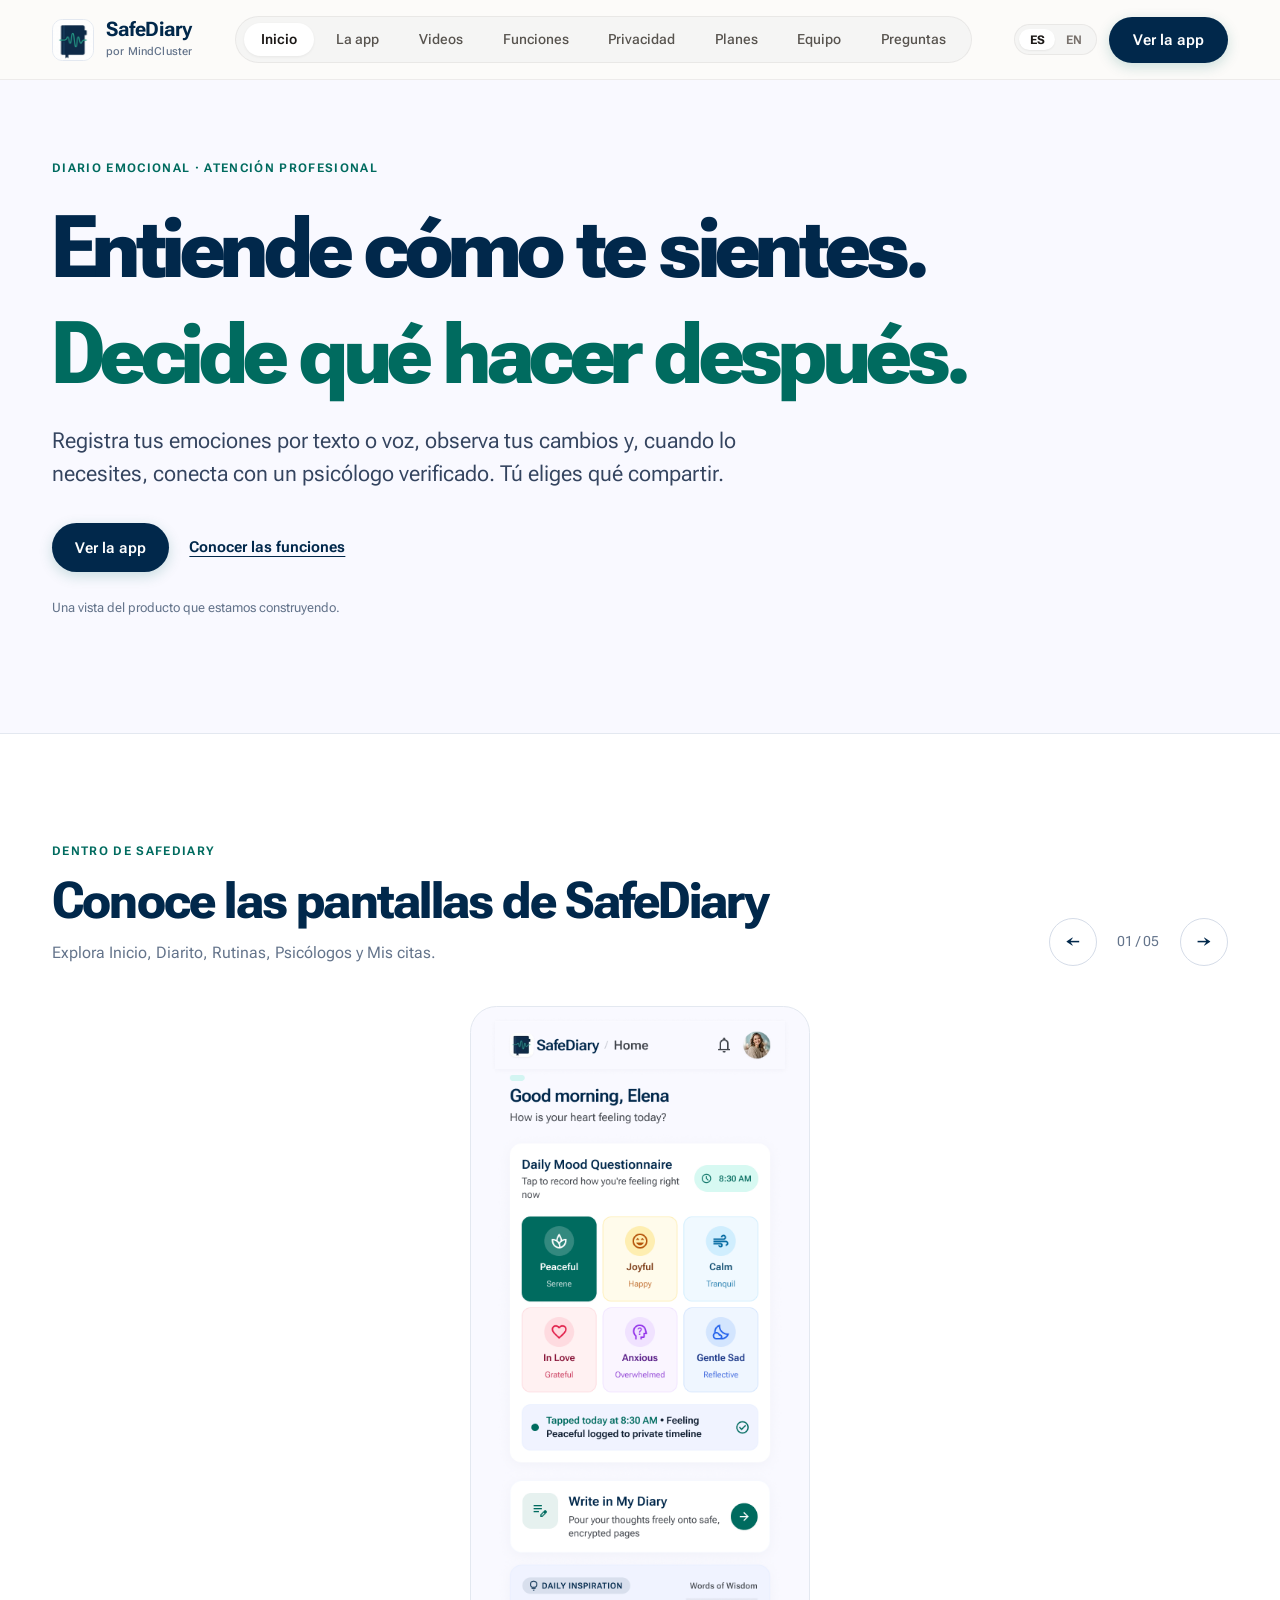
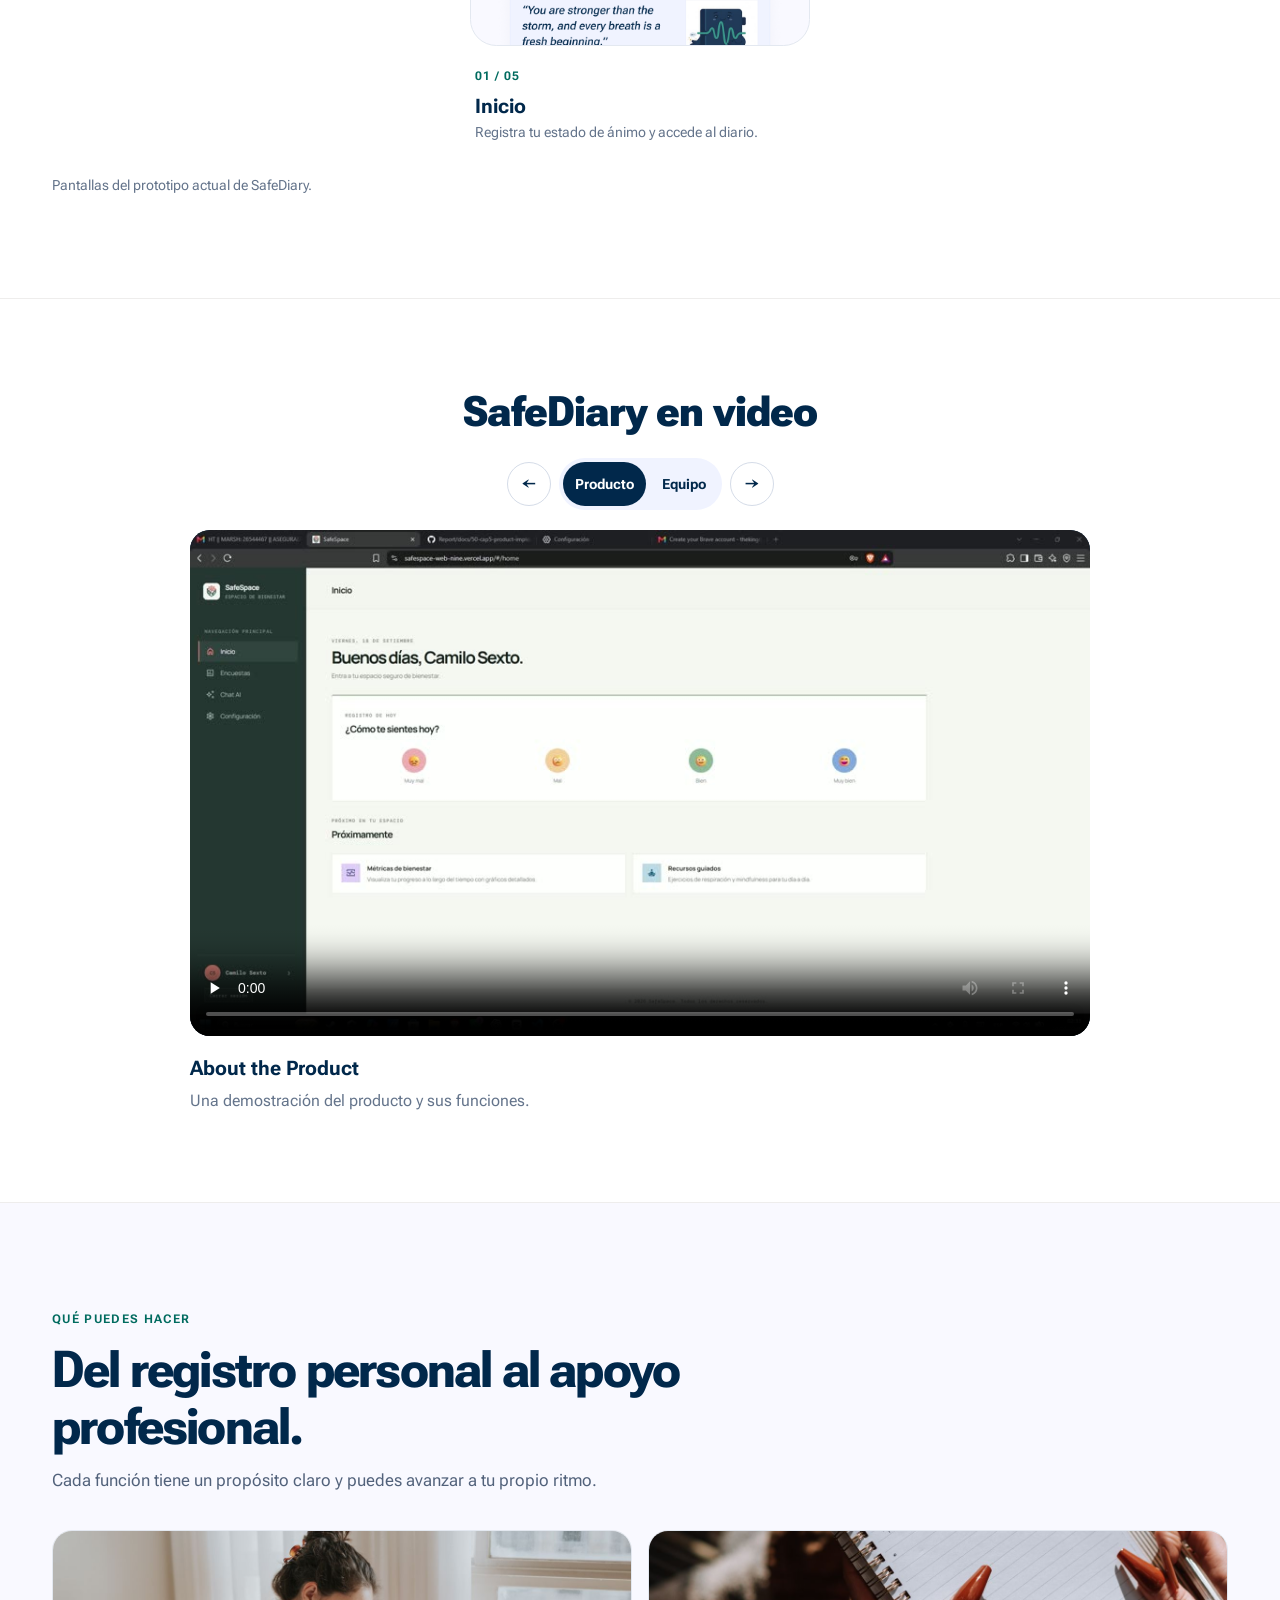
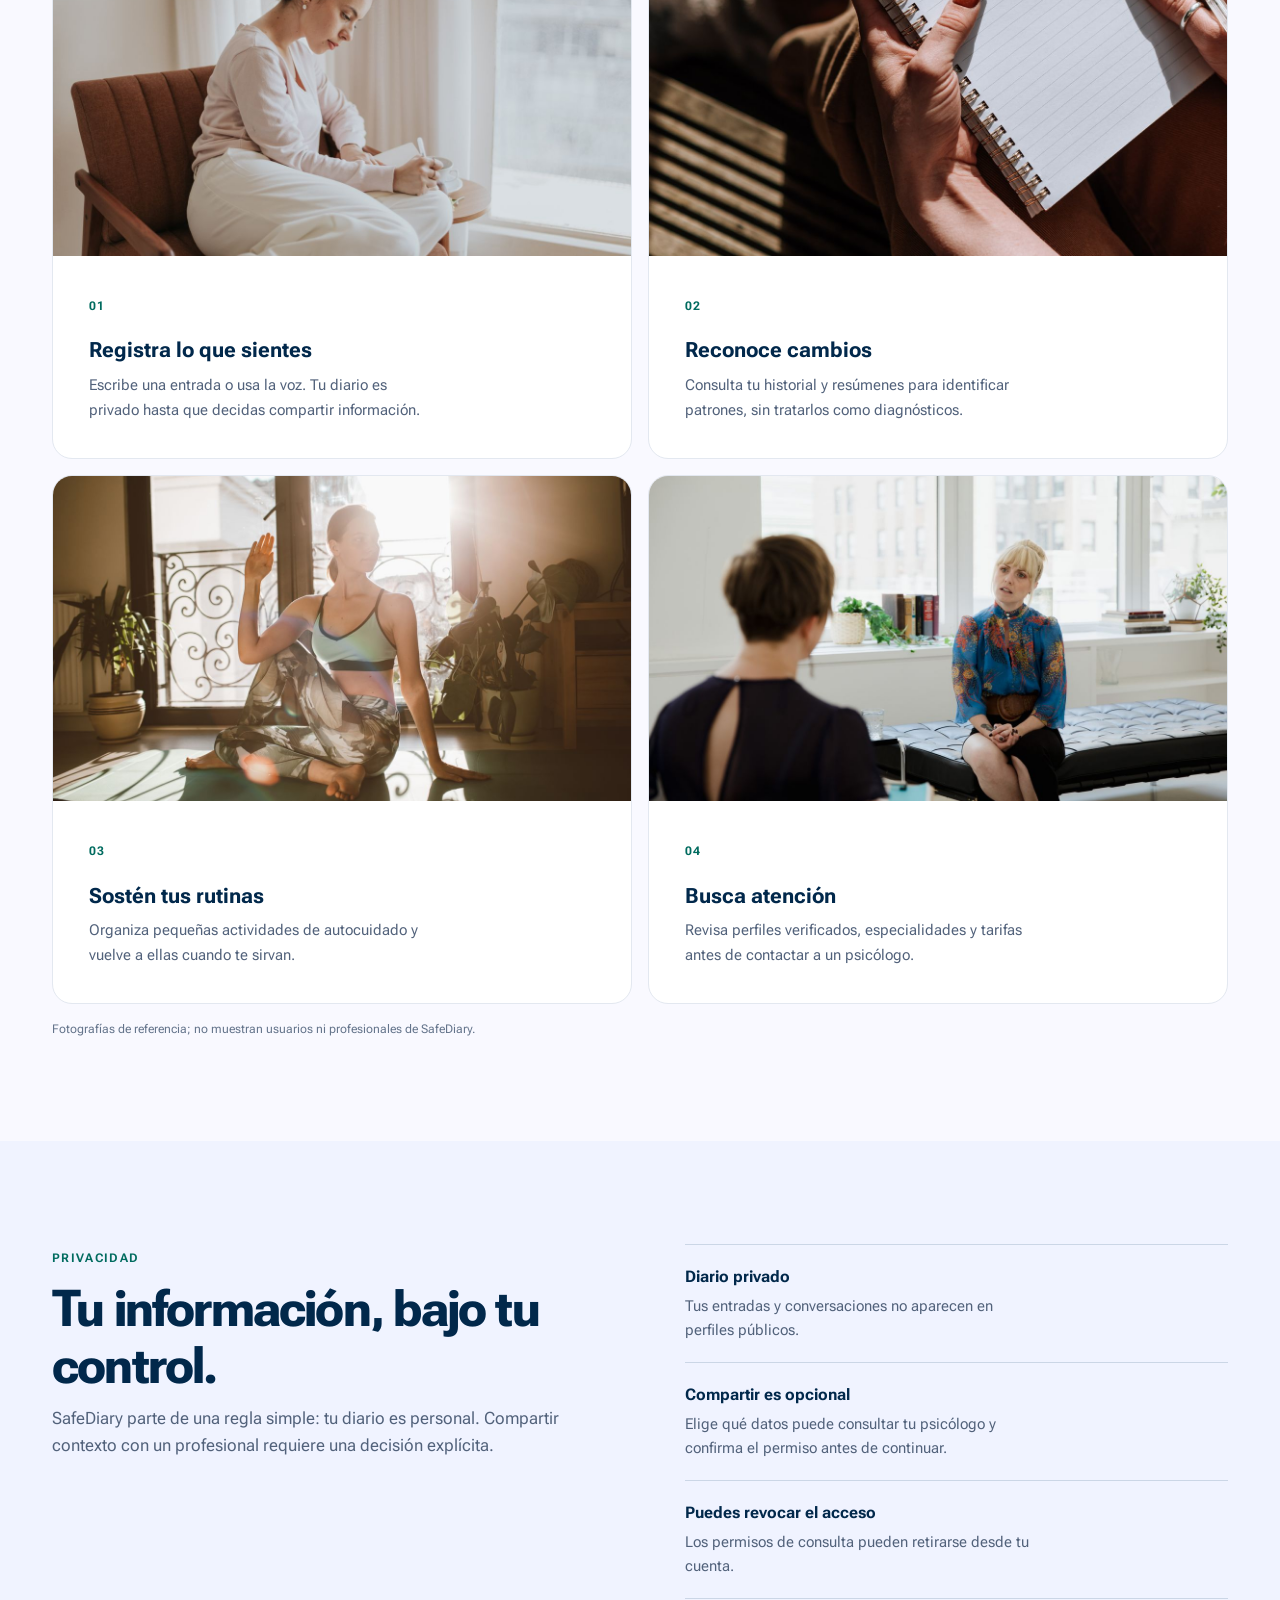
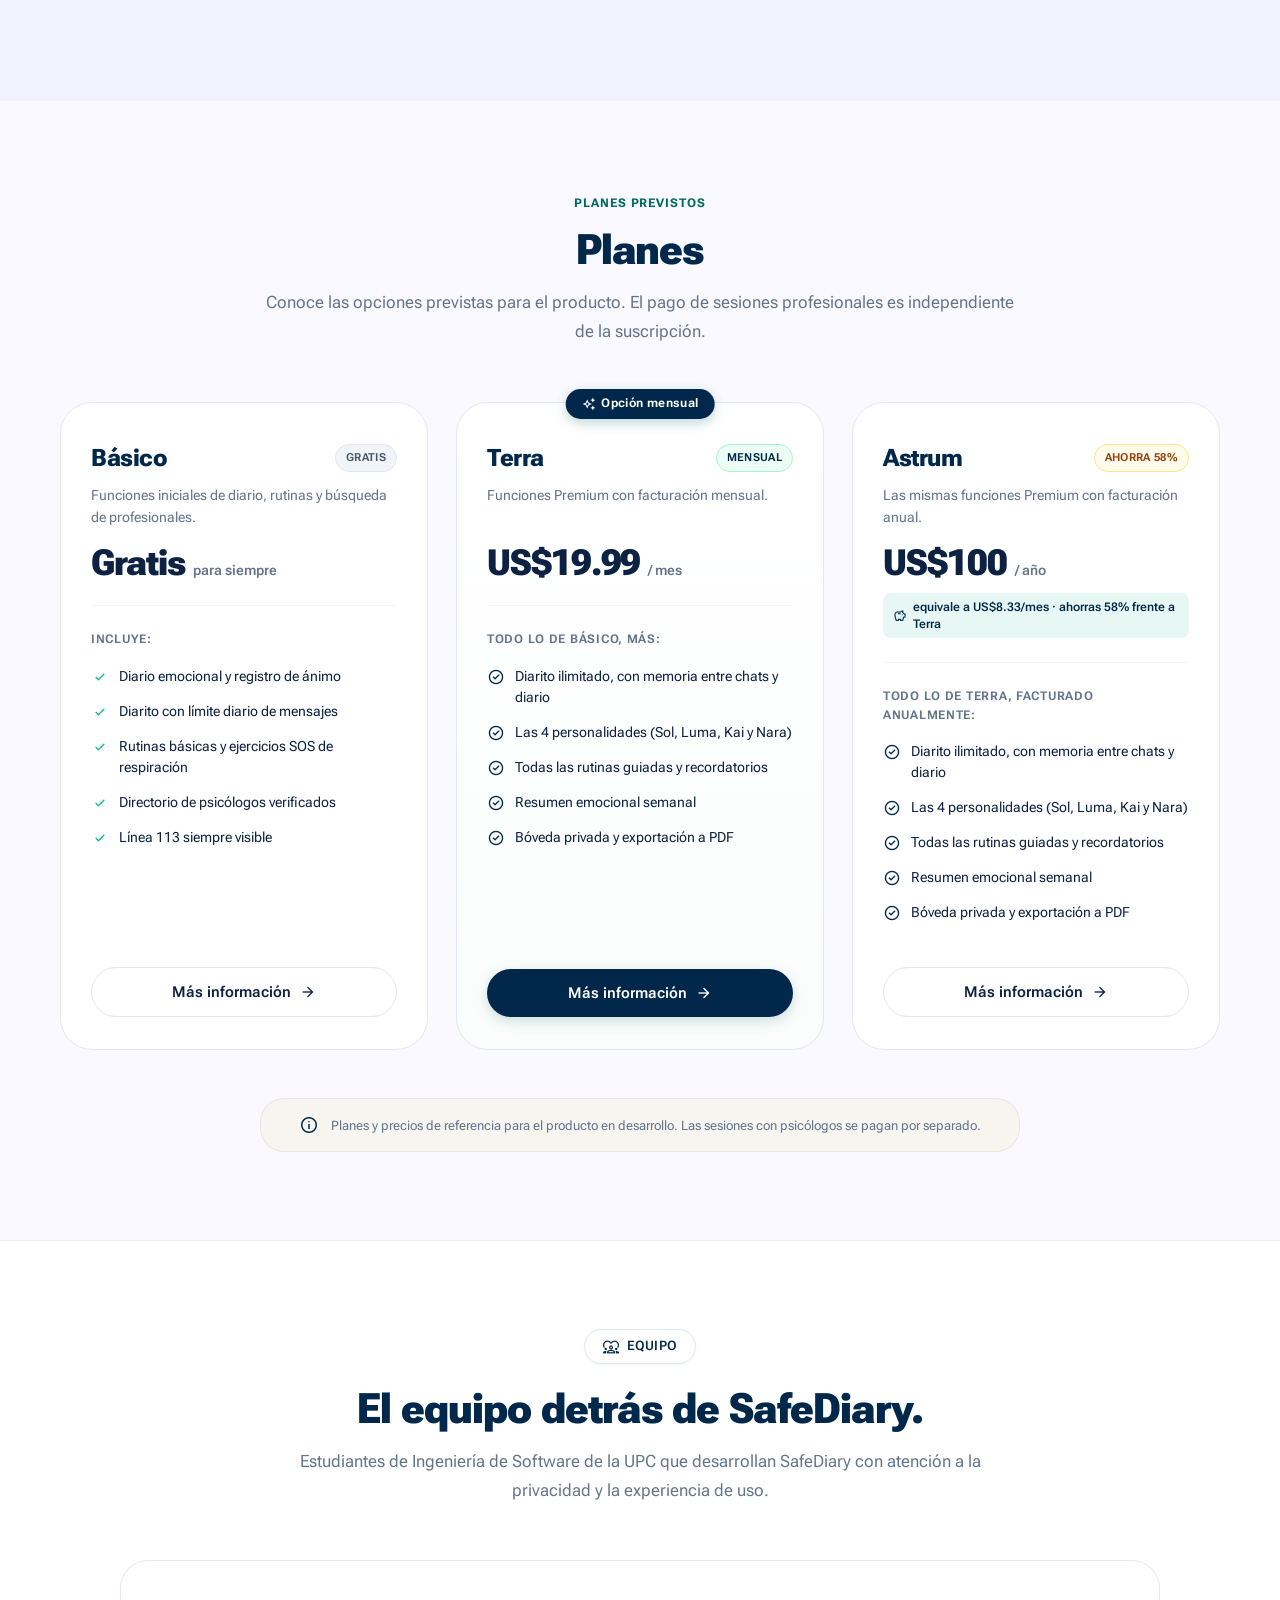
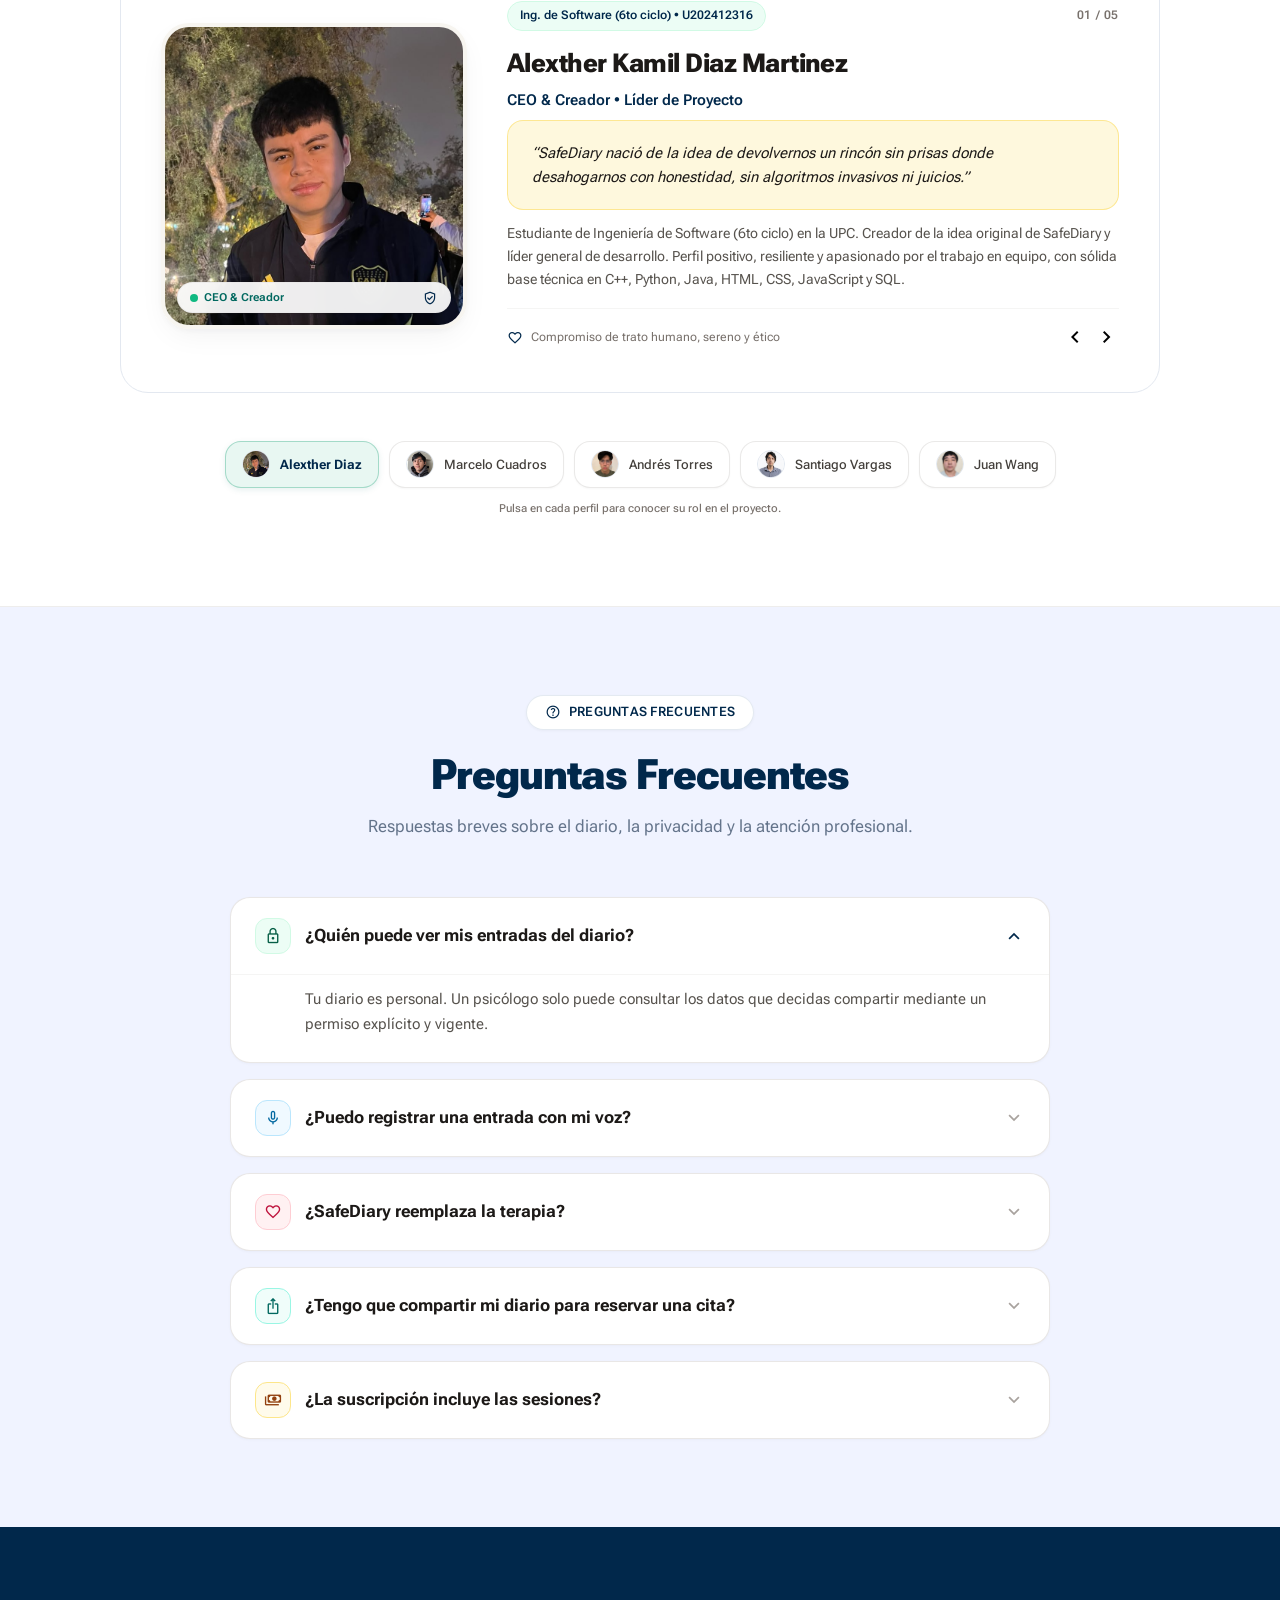
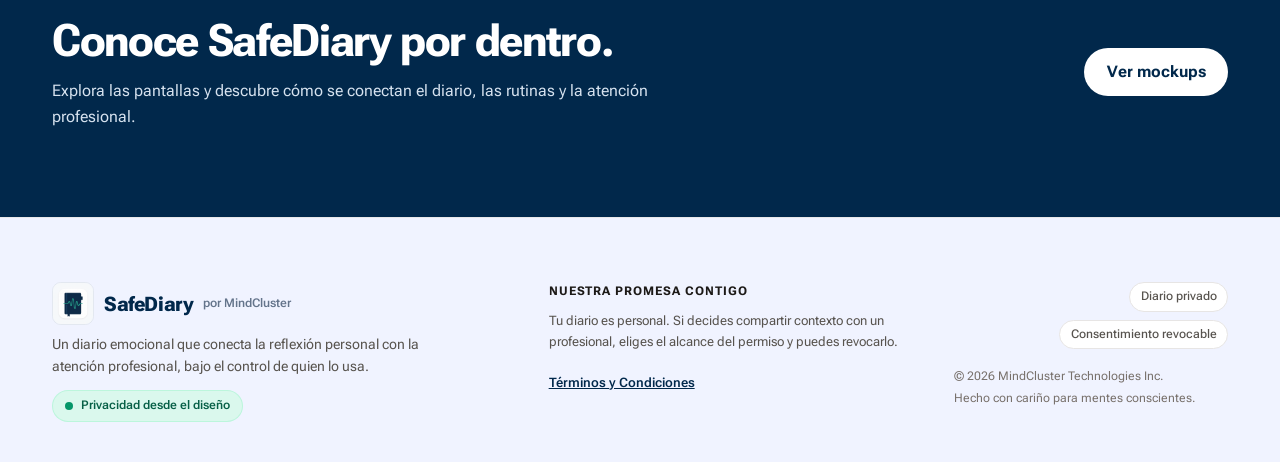
==== commit da4038a2: "feat: add self-hosted About videos carousel" ====
--- a/index.html
+++ b/index.html
@@ -86,28 +86,45 @@
       </div>
     </section>
 
-    <!-- Video About-the-Product -->
-    <section class="section section--white about-video" id="about-product">
+    <section class="section section--white video-carousel" id="about-product" aria-labelledby="videoCarouselTitle">
       <div class="container">
-        <div class="section-header">
-          <div class="badge-tag">
-            <span class="material-symbols-outlined" style="font-size: 16px;">play_circle</span>
-            <span data-i18n="aboutProductBadge">ABOUT THE PRODUCT</span>
-          </div>
-          <h2 class="section-title" data-i18n="aboutProductTitle">SafeDiary en 3 minutos.</h2>
-          <p class="section-subtitle" data-i18n="aboutProductDesc">El problema que resuelve SafeDiary, la propuesta de valor para pacientes y psicólogos, y una demostración de la aplicación: registro, diario, Diarito, búsqueda de psicólogo, reserva de cita y rutinas.</p>
-        </div>
-
-        <a class="video-preview video-preview--product" href="https://upcedupe-my.sharepoint.com/:v:/g/personal/u202416706_upc_edu_pe/IQCPOYuPyTOlRaF7NKb_1XQ-ATV8uLyLPWzo1TkCDMhMzv4?nav=eyJyZWZlcnJhbEluZm8iOnsicmVmZXJyYWxBcHAiOiJPbmVEcml2ZUZvckJ1c2luZXNzIiwicmVmZXJyYWxBcHBQbGF0Zm9ybSI6IldlYiIsInJlZmVycmFsTW9kZSI6InZpZXciLCJyZWZlcnJhbFZpZXciOiJNeUZpbGVzTGlua0NvcHkifX0&amp;e=3NuoWw" target="_blank" rel="noopener noreferrer" aria-label="Ver video About the Product">
-          <div class="video-preview__phones" aria-hidden="true">
-            <img src="assets/images/mockups/diarito.png" alt="">
-            <img src="assets/images/mockups/inicio.png" alt="">
-            <img src="assets/images/mockups/rutinas.png" alt="">
-          </div>
-          <span class="video-preview__play material-symbols-outlined" aria-hidden="true">play_arrow</span>
-          <span class="video-preview__duration">3:03</span>
-          <span class="video-preview__label" data-i18n="videoWatch">Ver video</span>
-        </a>
+        <div class="video-carousel__inner" id="about-team">
+          <h2 class="section-title video-carousel__title" id="videoCarouselTitle" data-i18n="videoCarouselTitle">SafeDiary en video</h2>
+
+          <div class="video-carousel__navigation" hidden>
+            <button type="button" class="app-preview__arrow video-carousel__arrow" data-video-step="-1" aria-labelledby="previousVideoLabel">
+              <span aria-hidden="true">←</span>
+              <span class="video-carousel__sr-only" id="previousVideoLabel" data-i18n="videoPrevious">Video anterior</span>
+            </button>
+            <div class="video-carousel__tabs" role="tablist" aria-labelledby="videoCarouselTitle">
+              <button type="button" role="tab" id="productVideoTab" aria-controls="productVideoPanel" aria-selected="true" data-i18n="videoProductTab">Producto</button>
+              <button type="button" role="tab" id="teamVideoTab" aria-controls="teamVideoPanel" aria-selected="false" tabindex="-1" data-i18n="videoTeamTab">Equipo</button>
+            </div>
+            <button type="button" class="app-preview__arrow video-carousel__arrow" data-video-step="1" aria-labelledby="nextVideoLabel">
+              <span aria-hidden="true">→</span>
+              <span class="video-carousel__sr-only" id="nextVideoLabel" data-i18n="videoNext">Video siguiente</span>
+            </button>
+          </div>
+          <p class="video-carousel__sr-only" role="status" lang="en"></p>
+
+          <div class="video-carousel__slide" id="productVideoPanel" role="tabpanel" aria-labelledby="productVideoTab">
+            <video controls playsinline preload="none" width="1920" height="1080" poster="assets/videos/about-the-product.jpg" aria-labelledby="productVideoTitle">
+              <source src="assets/videos/about-the-product.mp4" type="video/mp4">
+              <p data-i18n="videoFallback">Tu navegador no admite la reproducción de este video.</p>
+            </video>
+            <h3 id="productVideoTitle" lang="en">About the Product</h3>
+            <p data-i18n="aboutProductDesc">Una demostración del producto y sus funciones.</p>
+          </div>
+
+          <div class="video-carousel__slide" id="teamVideoPanel" role="tabpanel" aria-labelledby="teamVideoTab">
+            <video controls playsinline preload="none" width="1280" height="720" poster="assets/videos/about-the-team.jpg" aria-labelledby="teamVideoTitle">
+              <source src="assets/videos/about-the-team.mp4" type="video/mp4">
+              <p data-i18n="videoFallback">Tu navegador no admite la reproducción de este video.</p>
+            </video>
+            <h3 id="teamVideoTitle" lang="en">About the Team</h3>
+            <p data-i18n="aboutTeamDesc">El equipo de MindCluster comparte sus aprendizajes durante el desarrollo de SafeDiary.</p>
+          </div>
+        </div>
       </div>
     </section>
 
@@ -437,27 +454,6 @@
             Pulsa en cada perfil para conocer su rol en el proyecto.
           </span>
         </div>
-
-        <!-- Video About-the-Team -->
-        <div class="about-team-video" id="about-team">
-          <a class="video-preview video-preview--team" href="https://upcedupe-my.sharepoint.com/:v:/g/personal/u202416706_upc_edu_pe/IQCgiPAv72SeRbzI9Ugdqj9iAUHn_EXumDTcq7MNsRgqSLk?nav=eyJyZWZlcnJhbEluZm8iOnsicmVmZXJyYWxBcHAiOiJPbmVEcml2ZUZvckJ1c2luZXNzIiwicmVmZXJyYWxBcHBQbGF0Zm9ybSI6IldlYiIsInJlZmVycmFsTW9kZSI6InZpZXciLCJyZWZlcnJhbFZpZXciOiJNeUZpbGVzTGlua0NvcHkifX0&amp;e=LvZaTk" target="_blank" rel="noopener noreferrer" aria-label="Ver video About the Team">
-            <div class="video-preview__avatars" aria-hidden="true">
-            <img src="assets/images/TeamMembers/Alexther.jpeg" alt="">
-            <img src="assets/images/TeamMembers/Marcelo.png" alt="">
-            <img src="assets/images/TeamMembers/andres.jpeg" alt="">
-            <img src="assets/images/TeamMembers/juan.png" alt="">
-            <img src="assets/images/TeamMembers/santiago.png" alt="">
-            </div>
-            <span class="video-preview__play material-symbols-outlined" aria-hidden="true">play_arrow</span>
-            <span class="video-preview__duration">7:07</span>
-          </a>
-          <div class="about-team-video__text">
-            <span class="bento-card__badge bento-card__badge--emerald" data-i18n="aboutTeamBadge">ABOUT THE TEAM</span>
-            <h3 data-i18n="aboutTeamTitle">Conoce al equipo en video.</h3>
-            <p data-i18n="aboutTeamDesc">La experiencia de los involucrados detrás de SafeDiary, incluyendo aprendizajes, reflexiones y oportunidades de mejora.</p>
-            <a class="about-team-video__cta" href="https://upcedupe-my.sharepoint.com/:v:/g/personal/u202416706_upc_edu_pe/IQCgiPAv72SeRbzI9Ugdqj9iAUHn_EXumDTcq7MNsRgqSLk?nav=eyJyZWZlcnJhbEluZm8iOnsicmVmZXJyYWxBcHAiOiJPbmVEcml2ZUZvckJ1c2luZXNzIiwicmVmZXJyYWxBcHBQbGF0Zm9ybSI6IldlYiIsInJlZmVycmFsTW9kZSI6InZpZXciLCJyZWZlcnJhbFZpZXciOiJNeUZpbGVzTGlua0NvcHkifX0&amp;e=LvZaTk" target="_blank" rel="noopener noreferrer" data-i18n="videoWatch">Ver video</a>
-          </div>
-        </div>
       </div>
     </section>
 
@@ -497,6 +493,7 @@
 
   <!-- El carrusel también funciona al abrir este HTML como archivo local. -->
   <script defer src="assets/js/components/mockups.js"></script>
+  <script defer src="assets/js/components/videos.js"></script>
   <!-- Main JavaScript App Entry (ES Module) -->
   <script type="module" src="assets/js/app.js"></script>
 </body>
--- a/assets/css/main.css
+++ b/assets/css/main.css
@@ -305,7 +305,7 @@
   flex-shrink: 0;
 }
 
-@media (min-width: 1024px) {
+@media (min-width: 1240px) {
   .nav-menu {
     display: flex;
   }
@@ -377,8 +377,23 @@
   color: var(--color-text-main);
 }
 
-@media (min-width: 1024px) {
+@media (min-width: 1240px) {
   .mobile-menu-btn {
+    display: none;
+  }
+}
+
+@media (max-width: 480px) {
+  .header__content,
+  .header__actions {
+    gap: 0.5rem;
+  }
+
+  .lang-btn {
+    padding-inline: 0.5rem;
+  }
+
+  #headerCtaBtn {
     display: none;
   }
 }
--- a/assets/css/landing-refresh.css
+++ b/assets/css/landing-refresh.css
@@ -475,107 +475,90 @@
   }
 }
 
-/* About-the-Product / About-the-Team video previews */
-.video-preview {
-  position: relative;
+.video-carousel,
+.video-carousel__inner {
+  scroll-margin-top: 5rem;
+}
+
+.video-carousel__inner {
+  max-width: 900px;
+  margin-inline: auto;
+}
+
+.video-carousel__title {
+  margin-bottom: 1.25rem;
+  text-align: center;
+}
+
+.video-carousel__navigation:not([hidden]) {
   display: flex;
   align-items: center;
   justify-content: center;
+  gap: 0.5rem;
+  margin-bottom: 1.25rem;
+}
+
+.video-carousel__arrow {
+  flex: 0 0 2.75rem;
+  width: 2.75rem;
+  height: 2.75rem;
+}
+
+.video-carousel__tabs {
+  display: flex;
+  gap: 0.25rem;
+  padding: 0.25rem;
+  border-radius: 999px;
+  background: var(--color-bg-alt);
+}
+
+.video-carousel__tabs button {
+  min-height: 2.75rem;
+  padding: 0.5rem 0.75rem;
+  border-radius: 999px;
+  color: var(--color-primary);
+  font-size: 0.875rem;
+  font-weight: 700;
+}
+
+.video-carousel__tabs button:hover {
+  background: #fff;
+}
+
+.video-carousel__tabs button[aria-selected="true"] {
+  background: var(--color-primary);
+  color: #fff;
+}
+
+.video-carousel__slide:not([hidden]) + .video-carousel__slide:not([hidden]) {
+  margin-top: 2rem;
+}
+
+.video-carousel__slide video {
+  display: block;
+  width: 100%;
+  height: auto;
   aspect-ratio: 16 / 9;
-  border-radius: 1.5rem;
+  border-radius: clamp(0.65rem, 2vw, 1.25rem);
+  background: var(--color-primary);
+}
+
+.video-carousel__slide h3 {
+  margin-top: 1rem;
+  color: var(--color-primary);
+  font-size: 1.25rem;
+}
+
+.video-carousel__slide p {
+  margin-top: 0.25rem;
+  color: var(--color-text-muted);
+}
+
+.video-carousel__sr-only {
+  position: absolute;
+  width: 1px;
+  height: 1px;
   overflow: hidden;
-  background: linear-gradient(135deg, var(--color-primary), var(--color-primary-container));
-  text-decoration: none;
-  isolation: isolate;
-}
-.video-preview--product { max-width: 960px; margin: 2rem auto 0; }
-.video-preview::after {
-  content: "";
-  position: absolute;
-  inset: 0;
-  background: rgba(0, 0, 0, 0.18);
-  transition: background 0.2s ease;
-  z-index: 1;
-}
-.video-preview:hover::after,
-.video-preview:focus-visible::after { background: rgba(0, 0, 0, 0.32); }
-.video-preview__phones {
-  display: flex;
-  align-items: flex-end;
-  justify-content: center;
-  gap: 4%;
-  height: 86%;
-}
-.video-preview__phones img {
-  height: 88%;
-  width: auto;
-  border-radius: 1rem;
-  box-shadow: 0 18px 40px rgba(0, 0, 0, 0.25);
-}
-.video-preview__phones img:nth-child(2) { height: 100%; }
-.video-preview__avatars {
-  display: flex;
-  align-items: center;
-  justify-content: center;
-}
-.video-preview__avatars img {
-  width: clamp(56px, 18%, 120px);
-  aspect-ratio: 1;
-  object-fit: cover;
-  border-radius: 50%;
-  border: 4px solid #fff;
-  margin-left: -4%;
-  box-shadow: 0 10px 24px rgba(0, 0, 0, 0.2);
-}
-.video-preview__avatars img:first-child { margin-left: 0; }
-.video-preview__play {
-  position: absolute;
-  z-index: 2;
-  display: flex;
-  align-items: center;
-  justify-content: center;
-  width: 76px;
-  height: 76px;
-  border-radius: 50%;
-  background: #fff;
-  color: var(--color-primary);
-  font-size: 44px;
-  box-shadow: 0 10px 30px rgba(0, 0, 0, 0.3);
-  transition: transform 0.2s ease;
-}
-.video-preview:hover .video-preview__play { transform: scale(1.08); }
-.video-preview__duration,
-.video-preview__label {
-  position: absolute;
-  z-index: 2;
-  bottom: 1rem;
-  padding: 0.3rem 0.7rem;
-  border-radius: 999px;
-  background: rgba(0, 0, 0, 0.6);
-  color: #fff;
-  font-size: 0.8125rem;
-  font-weight: 700;
-}
-.video-preview__duration { right: 1rem; }
-.video-preview__label { left: 1rem; }
-.about-team-video {
-  display: grid;
-  grid-template-columns: minmax(0, 1.1fr) minmax(0, 1fr);
-  gap: 2rem;
-  align-items: center;
-  margin-top: 3rem;
-  padding: 1.5rem;
-  border: 1px solid #e7e5e4;
-  border-radius: 1.75rem;
-  background: #fff;
-}
-.about-team-video__text { display: flex; flex-direction: column; align-items: flex-start; gap: 0.75rem; }
-.about-team-video__text h3 { font-size: 1.5rem; font-weight: 800; color: #1c1917; letter-spacing: -0.02em; }
-.about-team-video__text p { font-size: 0.9375rem; line-height: 1.65; color: #57534e; }
-.about-team-video__cta { font-weight: 700; color: var(--color-primary); text-decoration: none; }
-.about-team-video__cta::after { content: " →"; }
-@media (max-width: 768px) {
-  .about-team-video { grid-template-columns: 1fr; padding: 1rem; }
-  .video-preview__play { width: 56px; height: 56px; font-size: 32px; }
-  .video-preview__phones img { border-radius: 0.6rem; }
-}
+  clip-path: inset(50%);
+  white-space: nowrap;
+}
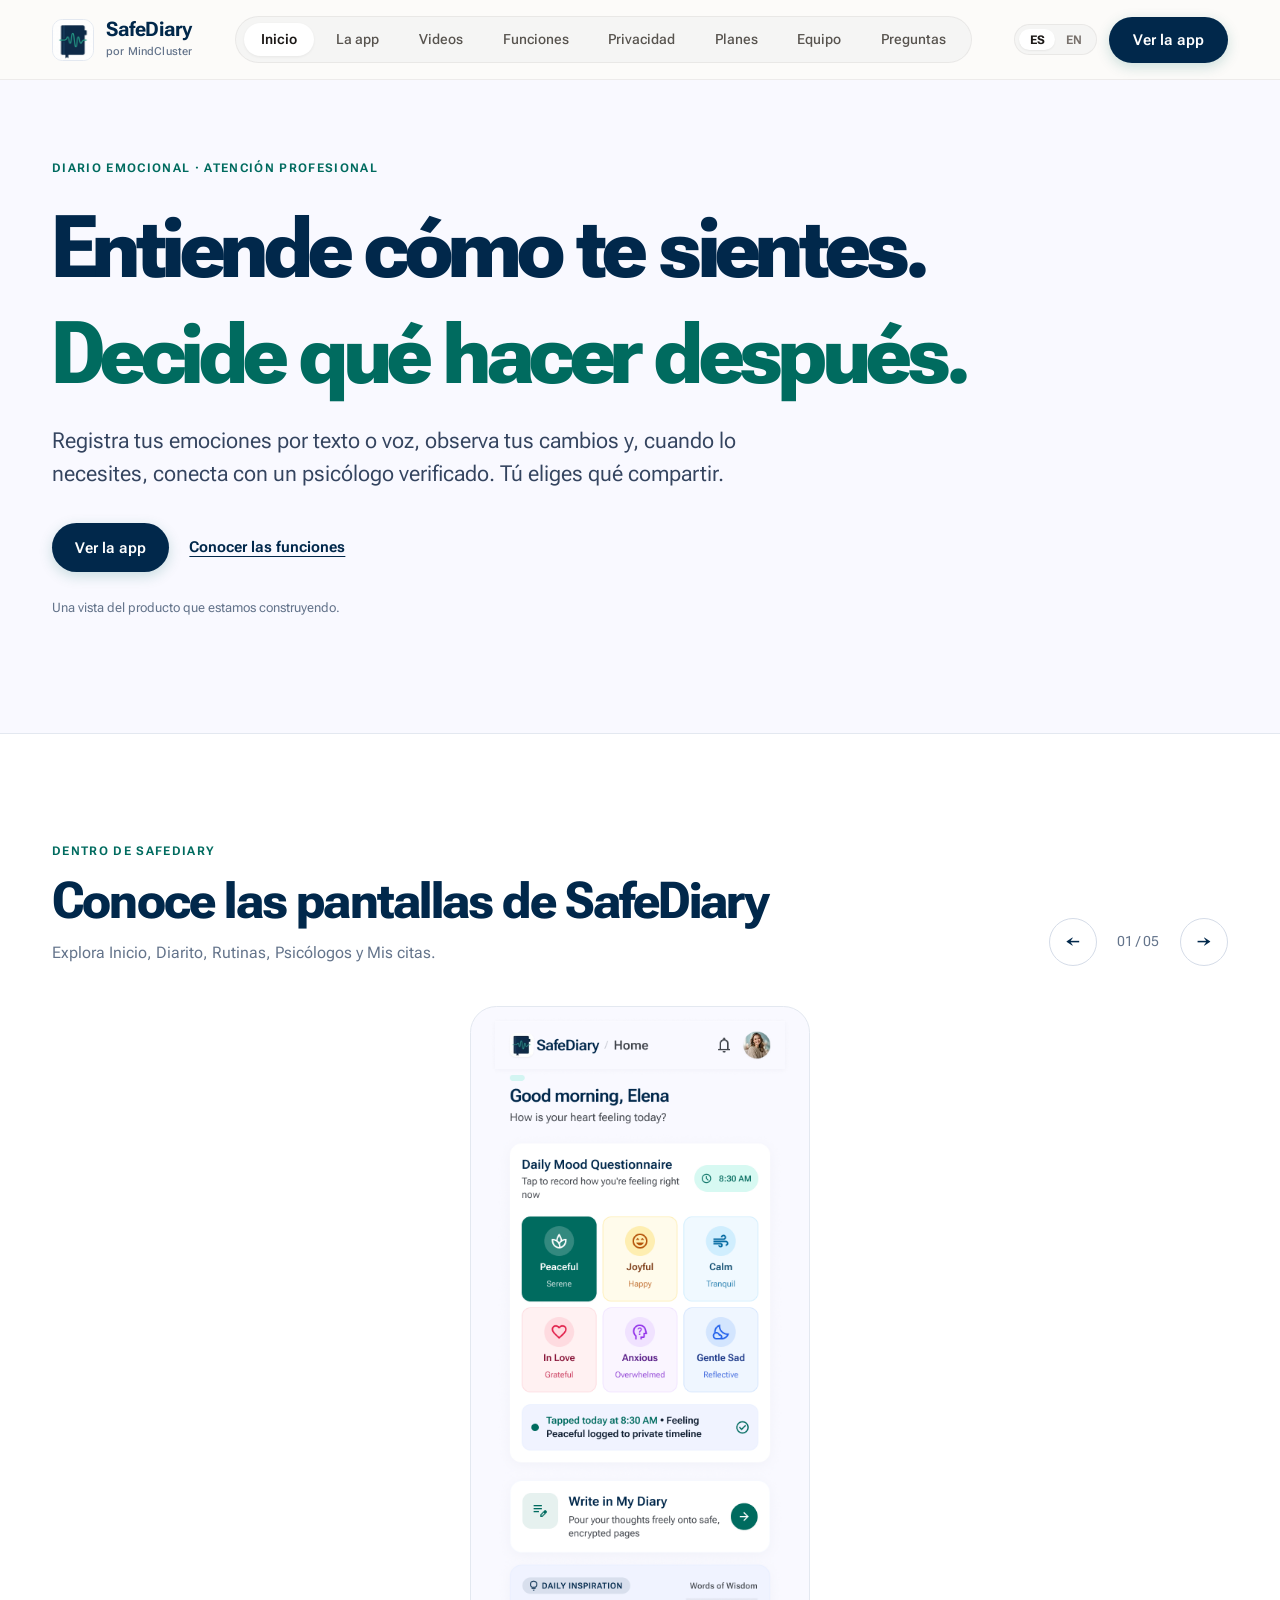
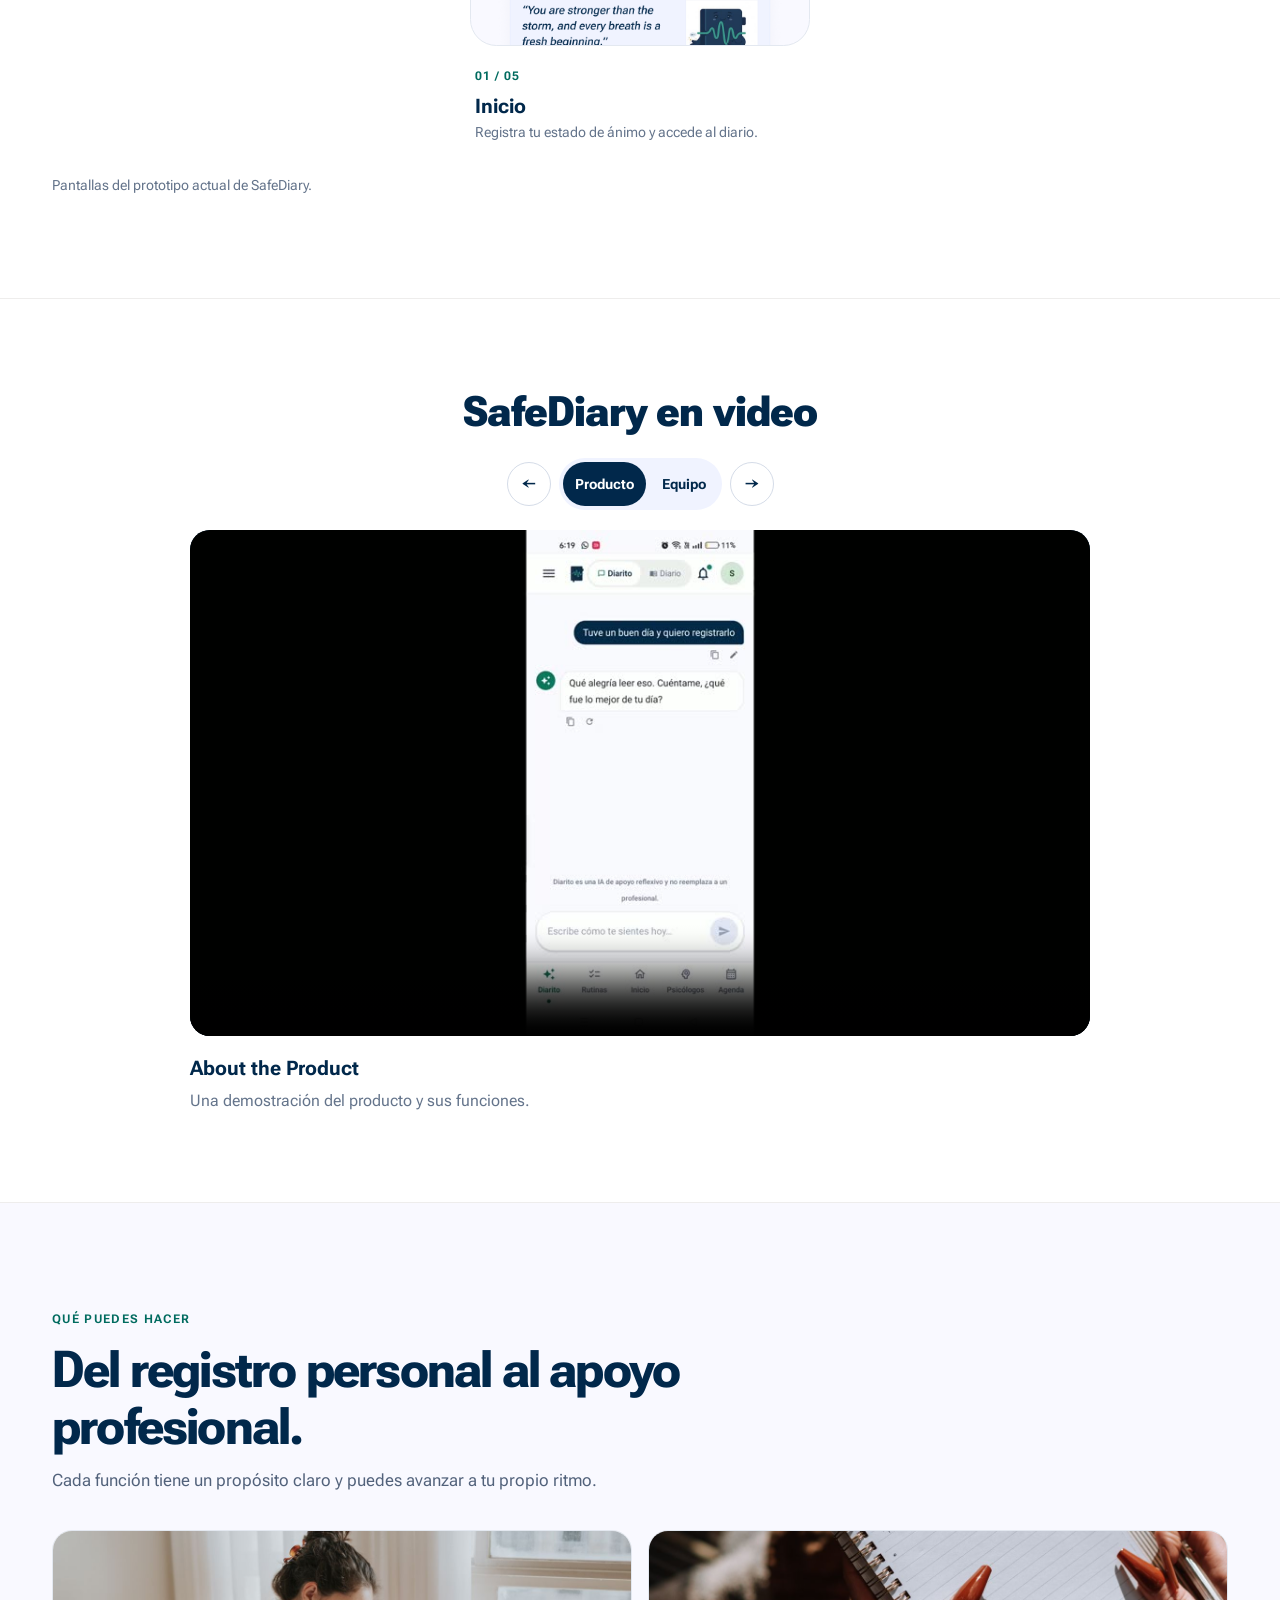
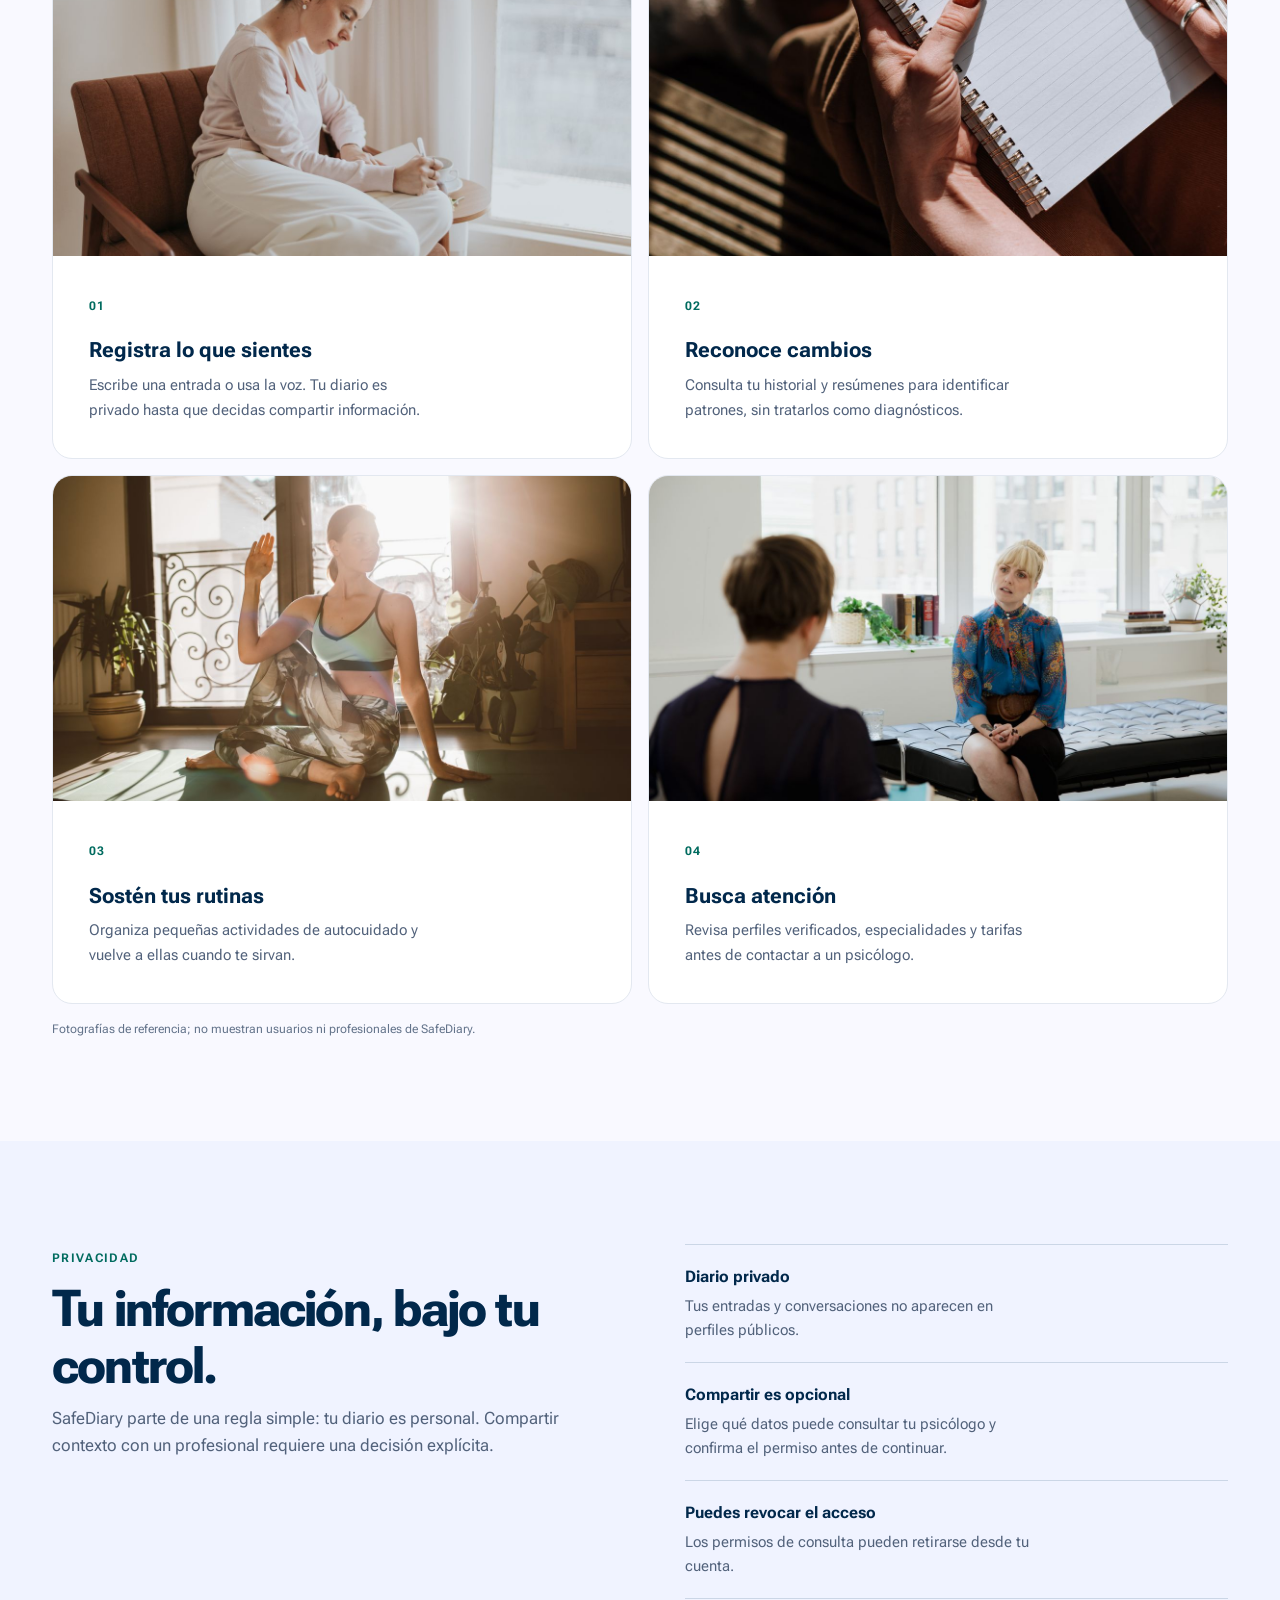
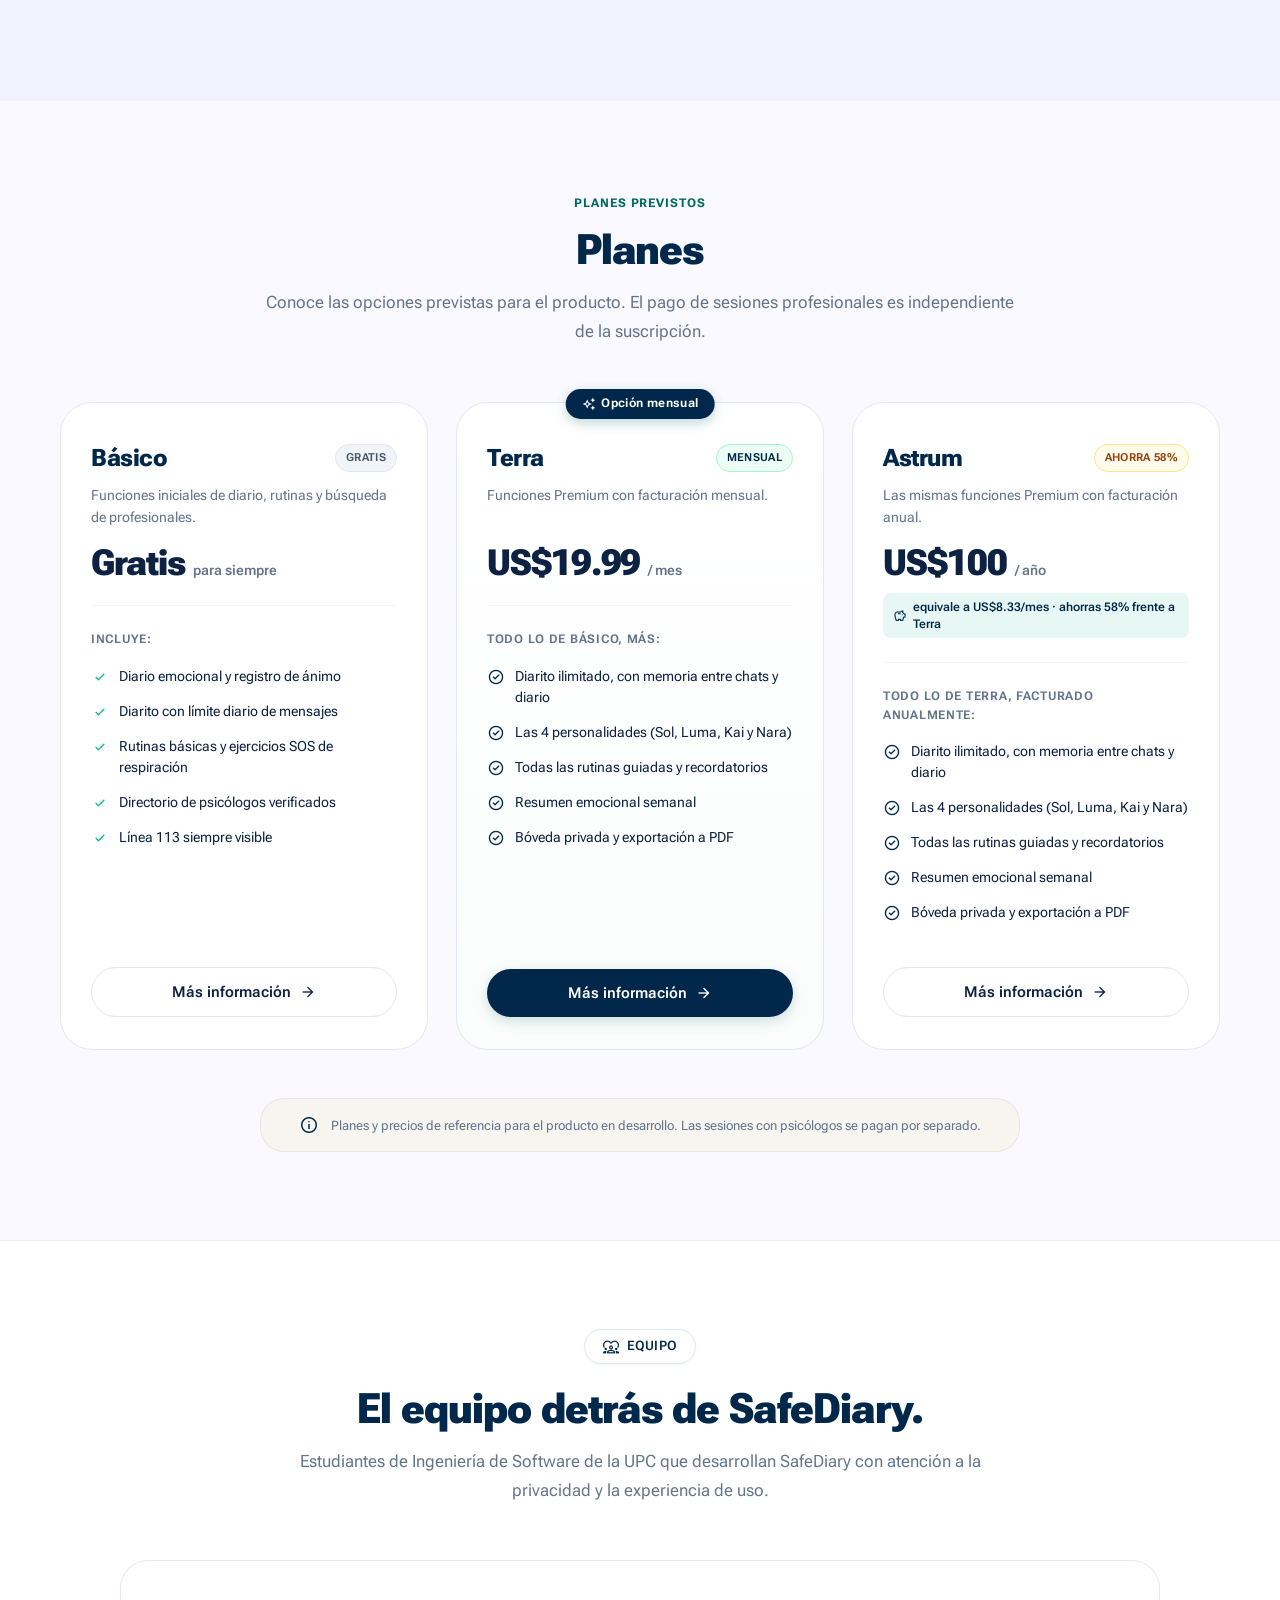
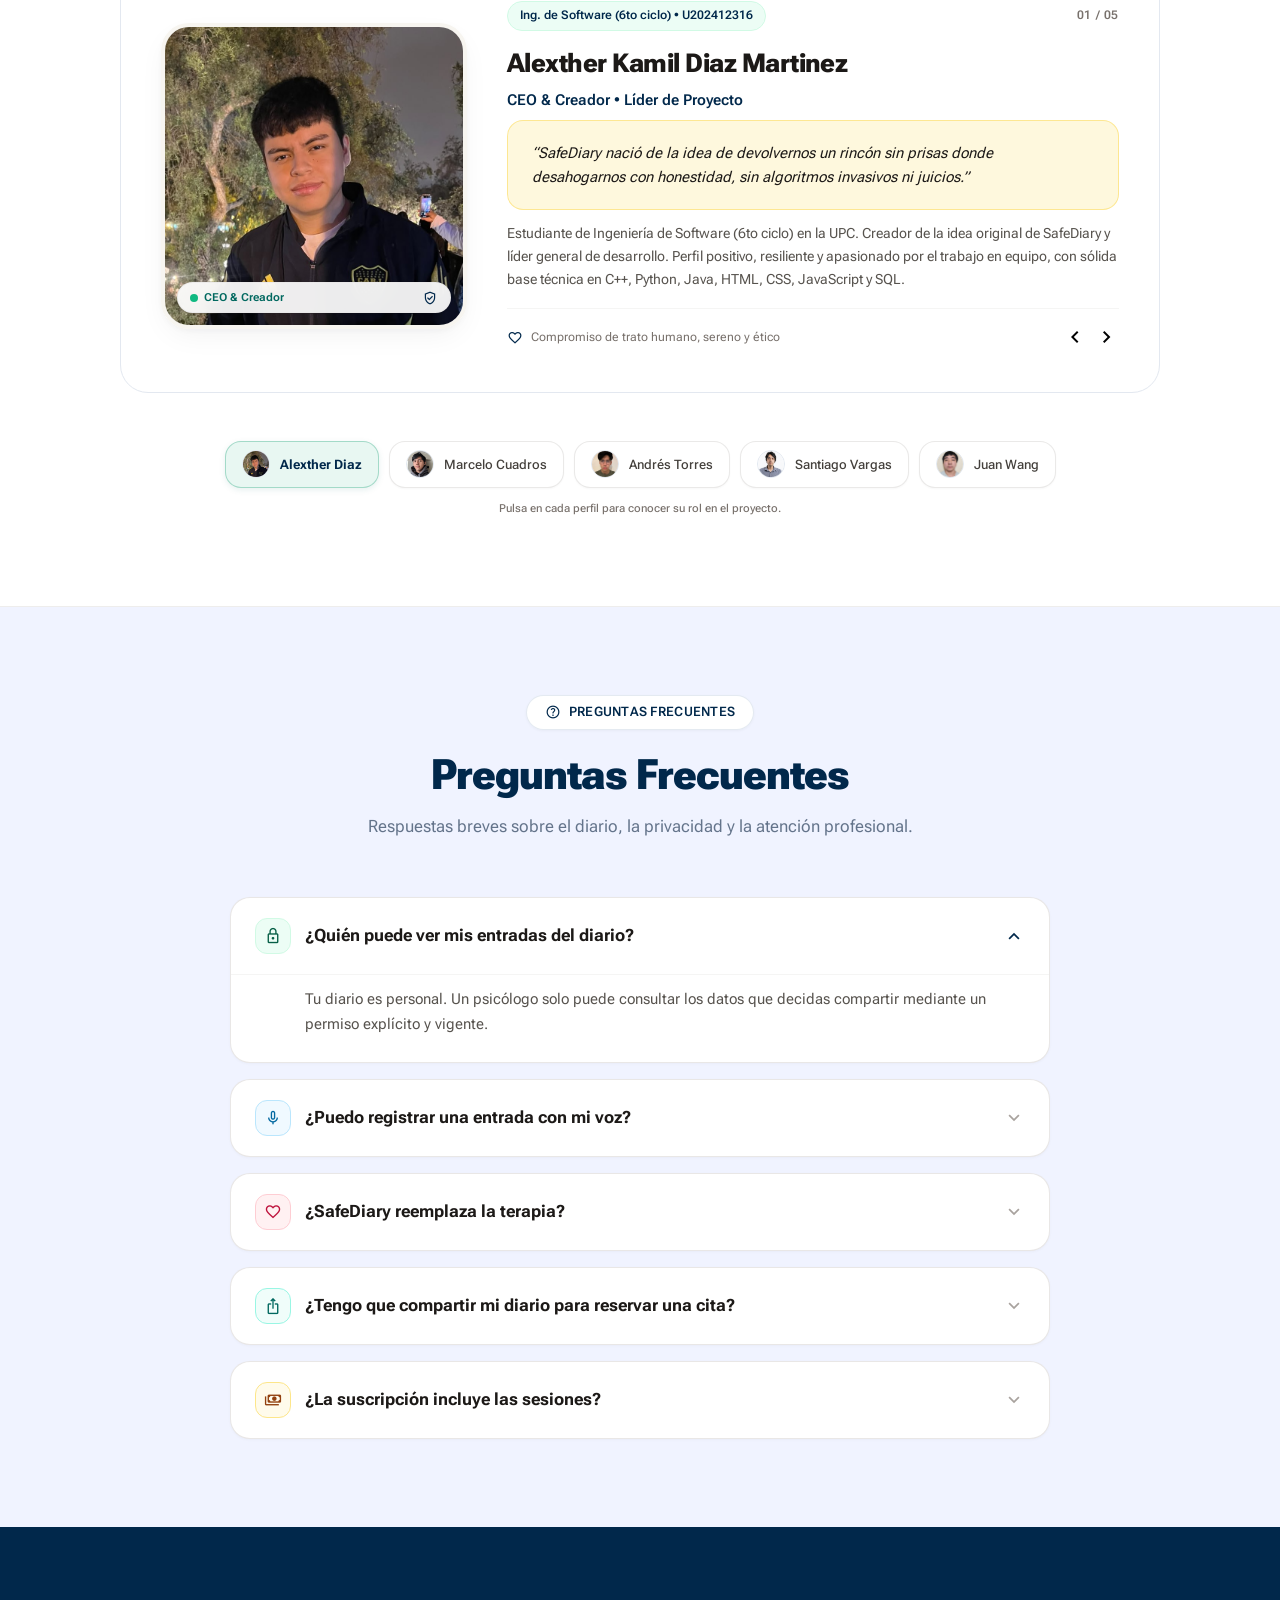
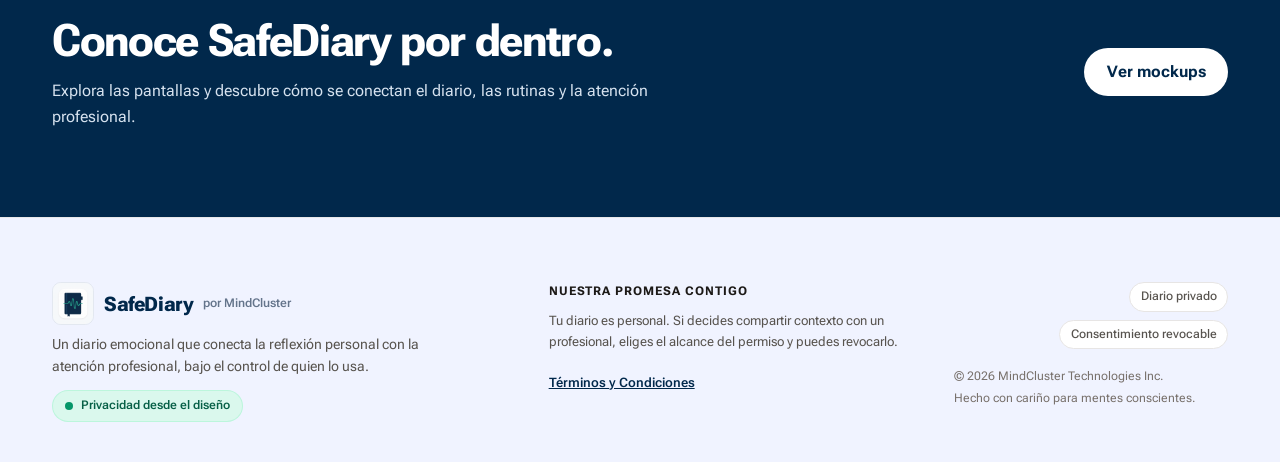
==== commit 4a55c73c: "fix: replace About the Product video" ====
--- a/index.html
+++ b/index.html
@@ -108,8 +108,8 @@
           <p class="video-carousel__sr-only" role="status" lang="en"></p>
 
           <div class="video-carousel__slide" id="productVideoPanel" role="tabpanel" aria-labelledby="productVideoTab">
-            <video controls playsinline preload="none" width="1920" height="1080" poster="assets/videos/about-the-product.jpg" aria-labelledby="productVideoTitle">
-              <source src="assets/videos/about-the-product.mp4" type="video/mp4">
+            <video controls playsinline preload="none" width="1920" height="1080" poster="assets/videos/about-the-product.jpg?v=2" aria-labelledby="productVideoTitle">
+              <source src="assets/videos/about-the-product.mp4?v=2" type="video/mp4">
               <p data-i18n="videoFallback">Tu navegador no admite la reproducción de este video.</p>
             </video>
             <h3 id="productVideoTitle" lang="en">About the Product</h3>
